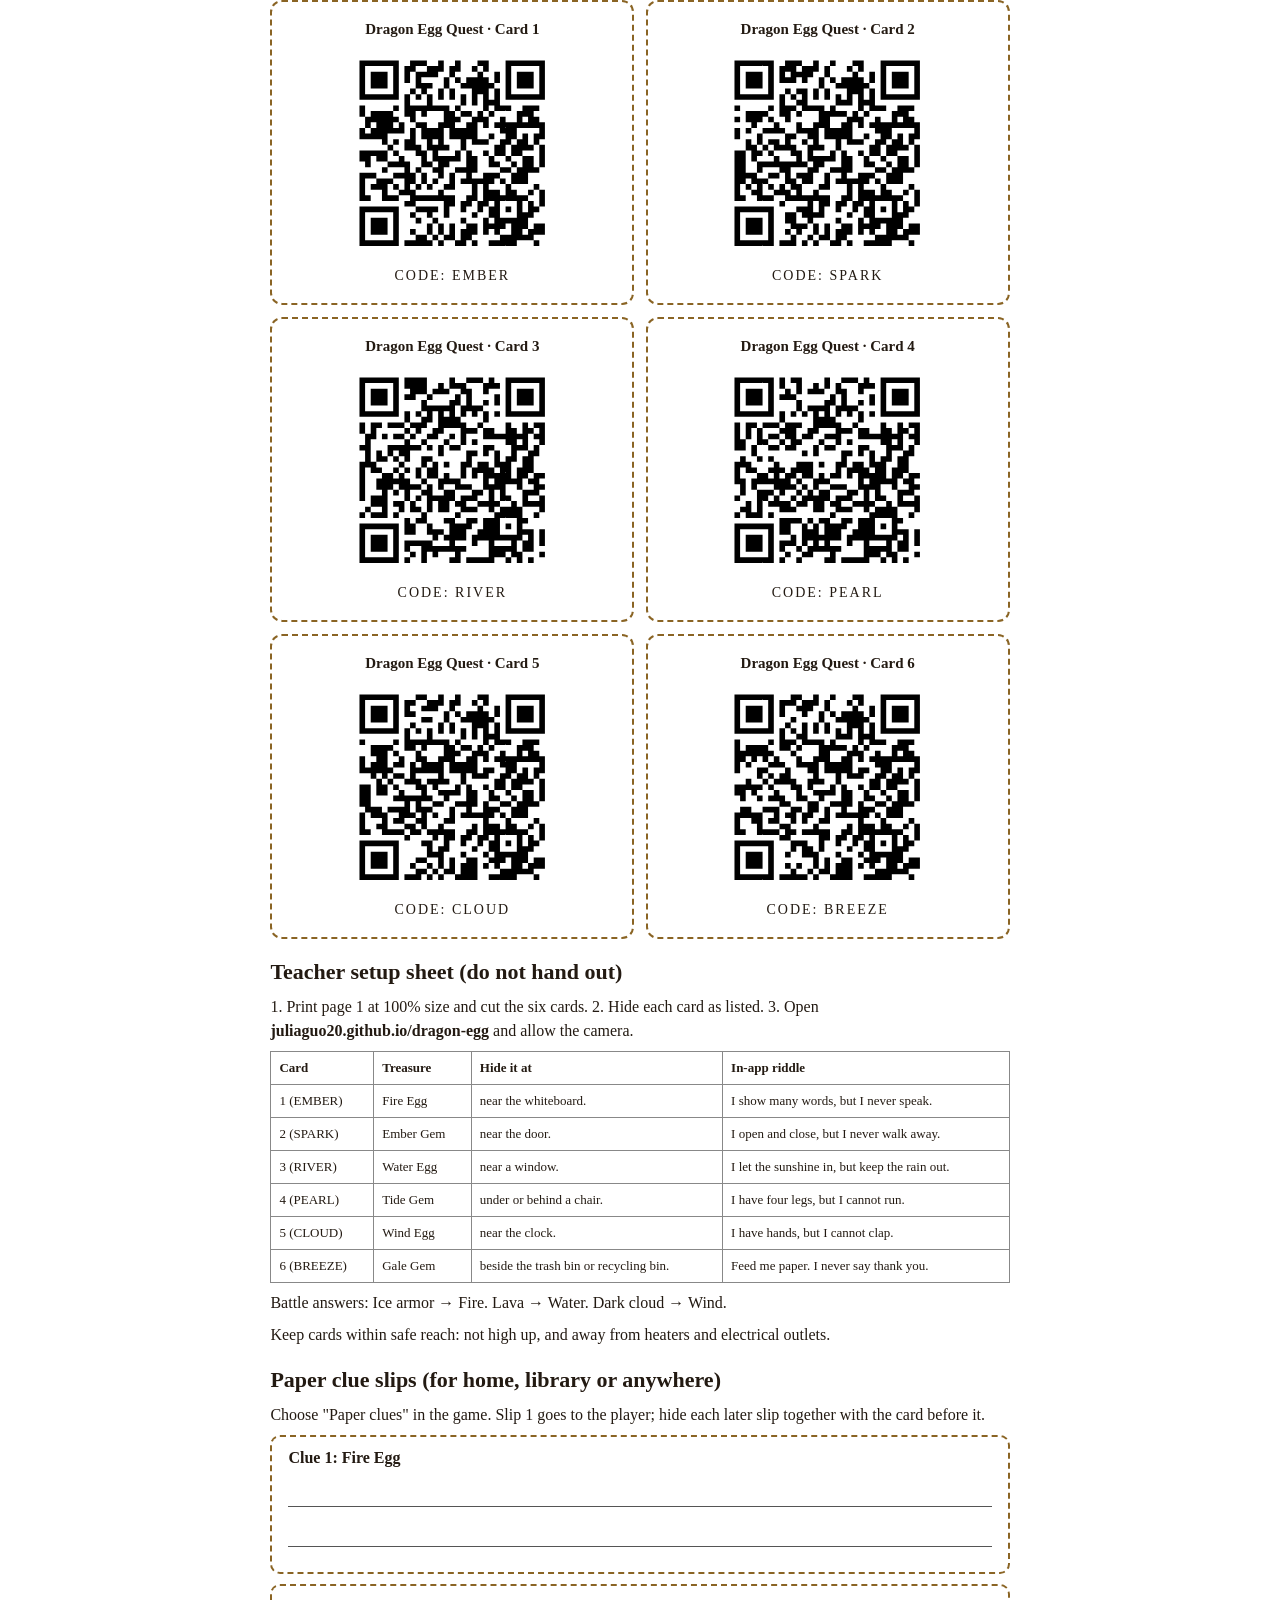
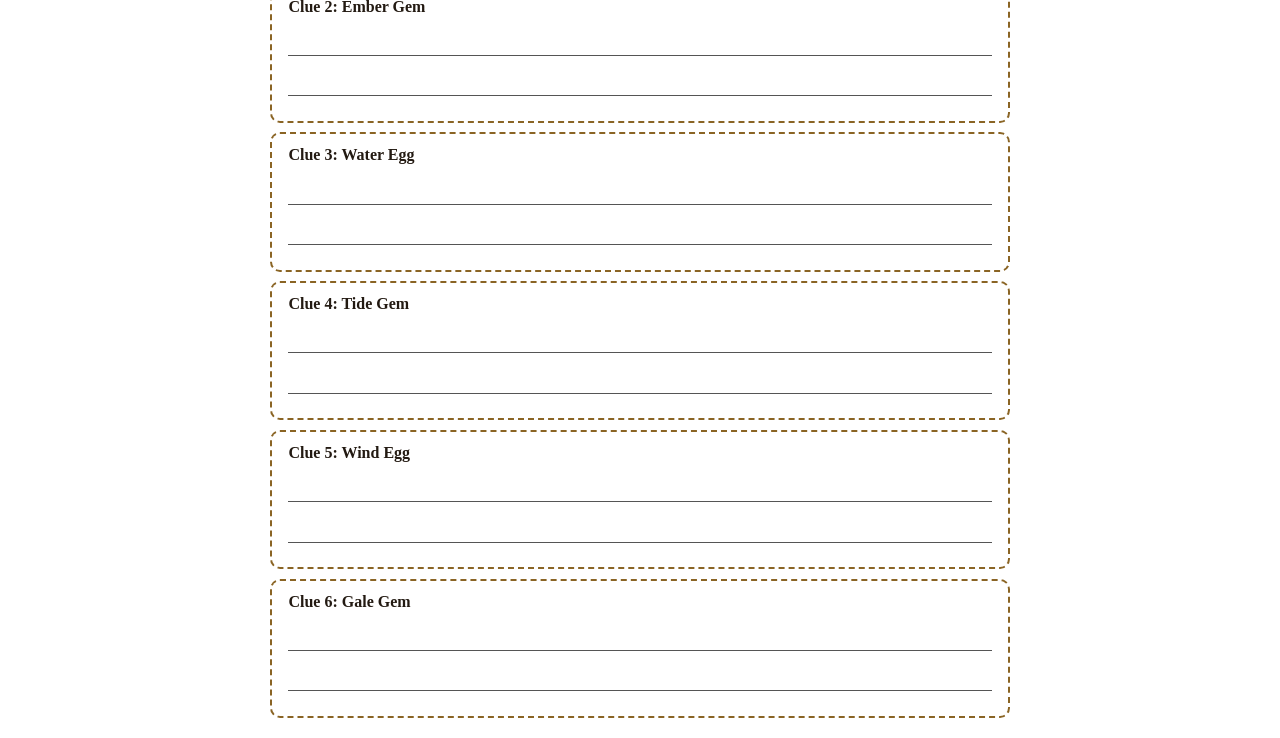
==== cards.html @ 5ba1cb43 "Full Dragon Egg Quest: QR treasure hunt, three dragons, gems, battle and finale Co-Authored-By: Clau" ====
<!doctype html><html lang="en"><meta charset="utf-8"><meta name="viewport" content="width=device-width,initial-scale=1"><title>Dragon Egg Quest – printable cards</title>
<style>@page{size:letter;margin:.4in}*{box-sizing:border-box;margin:0}body{font-family:Georgia,serif;color:#231a12}
section{break-after:page;width:7.7in;margin:0 auto 20px}section:last-child{break-after:auto}
.grid{display:grid;grid-template-columns:1fr 1fr;gap:.12in}.card{border:2px dashed #8a6424;border-radius:12px;height:3.18in;display:flex;flex-direction:column;align-items:center;justify-content:center;break-inside:avoid}
.card svg{width:2.4in;height:2.4in}.card b{font-size:15px}.card span{font-size:14px;letter-spacing:2px}
h1{font-size:22px;margin-bottom:10px}p{margin:8px 0;line-height:1.5}table{width:100%;border-collapse:collapse;font-size:13px}td,th{border:1px solid #888;padding:8px;text-align:left;vertical-align:top}
.slip{border:2px dashed #8a6424;border-radius:10px;padding:12px 16px;height:1.45in;margin-bottom:.1in}.line{border-bottom:1px solid #555;height:.42in}</style>
<section><div class="grid"><div class="card"><b>Dragon Egg Quest · Card 1</b><svg version="1.1" xmlns="http://www.w3.org/2000/svg" viewBox="0 0 164 164"  preserveAspectRatio="xMinYMin meet"><rect width="100%" height="100%" fill="white" cx="0" cy="0"/><path d="M16,16l4,0 0,4 -4,0 0,-4z M20,16l4,0 0,4 -4,0 0,-4z M24,16l4,0 0,4 -4,0 0,-4z M28,16l4,0 0,4 -4,0 0,-4z M32,16l4,0 0,4 -4,0 0,-4z M36,16l4,0 0,4 -4,0 0,-4z M40,16l4,0 0,4 -4,0 0,-4z M52,16l4,0 0,4 -4,0 0,-4z M56,16l4,0 0,4 -4,0 0,-4z M60,16l4,0 0,4 -4,0 0,-4z M72,16l4,0 0,4 -4,0 0,-4z M84,16l4,0 0,4 -4,0 0,-4z M100,16l4,0 0,4 -4,0 0,-4z M104,16l4,0 0,4 -4,0 0,-4z M120,16l4,0 0,4 -4,0 0,-4z M124,16l4,0 0,4 -4,0 0,-4z M128,16l4,0 0,4 -4,0 0,-4z M132,16l4,0 0,4 -4,0 0,-4z M136,16l4,0 0,4 -4,0 0,-4z M140,16l4,0 0,4 -4,0 0,-4z M144,16l4,0 0,4 -4,0 0,-4z M16,20l4,0 0,4 -4,0 0,-4z M40,20l4,0 0,4 -4,0 0,-4z M48,20l4,0 0,4 -4,0 0,-4z M52,20l4,0 0,4 -4,0 0,-4z M64,20l4,0 0,4 -4,0 0,-4z M68,20l4,0 0,4 -4,0 0,-4z M72,20l4,0 0,4 -4,0 0,-4z M80,20l4,0 0,4 -4,0 0,-4z M84,20l4,0 0,4 -4,0 0,-4z M96,20l4,0 0,4 -4,0 0,-4z M104,20l4,0 0,4 -4,0 0,-4z M120,20l4,0 0,4 -4,0 0,-4z M144,20l4,0 0,4 -4,0 0,-4z M16,24l4,0 0,4 -4,0 0,-4z M24,24l4,0 0,4 -4,0 0,-4z M28,24l4,0 0,4 -4,0 0,-4z M32,24l4,0 0,4 -4,0 0,-4z M40,24l4,0 0,4 -4,0 0,-4z M48,24l4,0 0,4 -4,0 0,-4z M56,24l4,0 0,4 -4,0 0,-4z M60,24l4,0 0,4 -4,0 0,-4z M64,24l4,0 0,4 -4,0 0,-4z M68,24l4,0 0,4 -4,0 0,-4z M80,24l4,0 0,4 -4,0 0,-4z M100,24l4,0 0,4 -4,0 0,-4z M112,24l4,0 0,4 -4,0 0,-4z M120,24l4,0 0,4 -4,0 0,-4z M128,24l4,0 0,4 -4,0 0,-4z M132,24l4,0 0,4 -4,0 0,-4z M136,24l4,0 0,4 -4,0 0,-4z M144,24l4,0 0,4 -4,0 0,-4z M16,28l4,0 0,4 -4,0 0,-4z M24,28l4,0 0,4 -4,0 0,-4z M28,28l4,0 0,4 -4,0 0,-4z M32,28l4,0 0,4 -4,0 0,-4z M40,28l4,0 0,4 -4,0 0,-4z M48,28l4,0 0,4 -4,0 0,-4z M56,28l4,0 0,4 -4,0 0,-4z M76,28l4,0 0,4 -4,0 0,-4z M84,28l4,0 0,4 -4,0 0,-4z M92,28l4,0 0,4 -4,0 0,-4z M96,28l4,0 0,4 -4,0 0,-4z M100,28l4,0 0,4 -4,0 0,-4z M104,28l4,0 0,4 -4,0 0,-4z M112,28l4,0 0,4 -4,0 0,-4z M120,28l4,0 0,4 -4,0 0,-4z M128,28l4,0 0,4 -4,0 0,-4z M132,28l4,0 0,4 -4,0 0,-4z M136,28l4,0 0,4 -4,0 0,-4z M144,28l4,0 0,4 -4,0 0,-4z M16,32l4,0 0,4 -4,0 0,-4z M24,32l4,0 0,4 -4,0 0,-4z M28,32l4,0 0,4 -4,0 0,-4z M32,32l4,0 0,4 -4,0 0,-4z M40,32l4,0 0,4 -4,0 0,-4z M56,32l4,0 0,4 -4,0 0,-4z M60,32l4,0 0,4 -4,0 0,-4z M64,32l4,0 0,4 -4,0 0,-4z M76,32l4,0 0,4 -4,0 0,-4z M88,32l4,0 0,4 -4,0 0,-4z M92,32l4,0 0,4 -4,0 0,-4z M96,32l4,0 0,4 -4,0 0,-4z M100,32l4,0 0,4 -4,0 0,-4z M104,32l4,0 0,4 -4,0 0,-4z M108,32l4,0 0,4 -4,0 0,-4z M120,32l4,0 0,4 -4,0 0,-4z M128,32l4,0 0,4 -4,0 0,-4z M132,32l4,0 0,4 -4,0 0,-4z M136,32l4,0 0,4 -4,0 0,-4z M144,32l4,0 0,4 -4,0 0,-4z M16,36l4,0 0,4 -4,0 0,-4z M40,36l4,0 0,4 -4,0 0,-4z M52,36l4,0 0,4 -4,0 0,-4z M60,36l4,0 0,4 -4,0 0,-4z M72,36l4,0 0,4 -4,0 0,-4z M80,36l4,0 0,4 -4,0 0,-4z M96,36l4,0 0,4 -4,0 0,-4z M100,36l4,0 0,4 -4,0 0,-4z M104,36l4,0 0,4 -4,0 0,-4z M112,36l4,0 0,4 -4,0 0,-4z M120,36l4,0 0,4 -4,0 0,-4z M144,36l4,0 0,4 -4,0 0,-4z M16,40l4,0 0,4 -4,0 0,-4z M20,40l4,0 0,4 -4,0 0,-4z M24,40l4,0 0,4 -4,0 0,-4z M28,40l4,0 0,4 -4,0 0,-4z M32,40l4,0 0,4 -4,0 0,-4z M36,40l4,0 0,4 -4,0 0,-4z M40,40l4,0 0,4 -4,0 0,-4z M48,40l4,0 0,4 -4,0 0,-4z M56,40l4,0 0,4 -4,0 0,-4z M64,40l4,0 0,4 -4,0 0,-4z M72,40l4,0 0,4 -4,0 0,-4z M80,40l4,0 0,4 -4,0 0,-4z M88,40l4,0 0,4 -4,0 0,-4z M96,40l4,0 0,4 -4,0 0,-4z M104,40l4,0 0,4 -4,0 0,-4z M112,40l4,0 0,4 -4,0 0,-4z M120,40l4,0 0,4 -4,0 0,-4z M124,40l4,0 0,4 -4,0 0,-4z M128,40l4,0 0,4 -4,0 0,-4z M132,40l4,0 0,4 -4,0 0,-4z M136,40l4,0 0,4 -4,0 0,-4z M140,40l4,0 0,4 -4,0 0,-4z M144,40l4,0 0,4 -4,0 0,-4z M48,44l4,0 0,4 -4,0 0,-4z M64,44l4,0 0,4 -4,0 0,-4z M88,44l4,0 0,4 -4,0 0,-4z M96,44l4,0 0,4 -4,0 0,-4z M104,44l4,0 0,4 -4,0 0,-4z M108,44l4,0 0,4 -4,0 0,-4z M112,44l4,0 0,4 -4,0 0,-4z M16,48l4,0 0,4 -4,0 0,-4z M40,48l4,0 0,4 -4,0 0,-4z M48,48l4,0 0,4 -4,0 0,-4z M52,48l4,0 0,4 -4,0 0,-4z M56,48l4,0 0,4 -4,0 0,-4z M60,48l4,0 0,4 -4,0 0,-4z M64,48l4,0 0,4 -4,0 0,-4z M68,48l4,0 0,4 -4,0 0,-4z M72,48l4,0 0,4 -4,0 0,-4z M76,48l4,0 0,4 -4,0 0,-4z M84,48l4,0 0,4 -4,0 0,-4z M104,48l4,0 0,4 -4,0 0,-4z M112,48l4,0 0,4 -4,0 0,-4z M116,48l4,0 0,4 -4,0 0,-4z M120,48l4,0 0,4 -4,0 0,-4z M132,48l4,0 0,4 -4,0 0,-4z M136,48l4,0 0,4 -4,0 0,-4z M140,48l4,0 0,4 -4,0 0,-4z M16,52l4,0 0,4 -4,0 0,-4z M24,52l4,0 0,4 -4,0 0,-4z M28,52l4,0 0,4 -4,0 0,-4z M32,52l4,0 0,4 -4,0 0,-4z M36,52l4,0 0,4 -4,0 0,-4z M48,52l4,0 0,4 -4,0 0,-4z M52,52l4,0 0,4 -4,0 0,-4z M60,52l4,0 0,4 -4,0 0,-4z M76,52l4,0 0,4 -4,0 0,-4z M80,52l4,0 0,4 -4,0 0,-4z M88,52l4,0 0,4 -4,0 0,-4z M92,52l4,0 0,4 -4,0 0,-4z M100,52l4,0 0,4 -4,0 0,-4z M108,52l4,0 0,4 -4,0 0,-4z M128,52l4,0 0,4 -4,0 0,-4z M132,52l4,0 0,4 -4,0 0,-4z M136,52l4,0 0,4 -4,0 0,-4z M20,56l4,0 0,4 -4,0 0,-4z M24,56l4,0 0,4 -4,0 0,-4z M28,56l4,0 0,4 -4,0 0,-4z M32,56l4,0 0,4 -4,0 0,-4z M36,56l4,0 0,4 -4,0 0,-4z M40,56l4,0 0,4 -4,0 0,-4z M52,56l4,0 0,4 -4,0 0,-4z M76,56l4,0 0,4 -4,0 0,-4z M80,56l4,0 0,4 -4,0 0,-4z M84,56l4,0 0,4 -4,0 0,-4z M96,56l4,0 0,4 -4,0 0,-4z M100,56l4,0 0,4 -4,0 0,-4z M104,56l4,0 0,4 -4,0 0,-4z M116,56l4,0 0,4 -4,0 0,-4z M128,56l4,0 0,4 -4,0 0,-4z M136,56l4,0 0,4 -4,0 0,-4z M140,56l4,0 0,4 -4,0 0,-4z M20,60l4,0 0,4 -4,0 0,-4z M28,60l4,0 0,4 -4,0 0,-4z M32,60l4,0 0,4 -4,0 0,-4z M36,60l4,0 0,4 -4,0 0,-4z M44,60l4,0 0,4 -4,0 0,-4z M56,60l4,0 0,4 -4,0 0,-4z M60,60l4,0 0,4 -4,0 0,-4z M72,60l4,0 0,4 -4,0 0,-4z M76,60l4,0 0,4 -4,0 0,-4z M80,60l4,0 0,4 -4,0 0,-4z M92,60l4,0 0,4 -4,0 0,-4z M96,60l4,0 0,4 -4,0 0,-4z M104,60l4,0 0,4 -4,0 0,-4z M112,60l4,0 0,4 -4,0 0,-4z M116,60l4,0 0,4 -4,0 0,-4z M120,60l4,0 0,4 -4,0 0,-4z M124,60l4,0 0,4 -4,0 0,-4z M128,60l4,0 0,4 -4,0 0,-4z M132,60l4,0 0,4 -4,0 0,-4z M136,60l4,0 0,4 -4,0 0,-4z M140,60l4,0 0,4 -4,0 0,-4z M144,60l4,0 0,4 -4,0 0,-4z M16,64l4,0 0,4 -4,0 0,-4z M24,64l4,0 0,4 -4,0 0,-4z M28,64l4,0 0,4 -4,0 0,-4z M32,64l4,0 0,4 -4,0 0,-4z M36,64l4,0 0,4 -4,0 0,-4z M40,64l4,0 0,4 -4,0 0,-4z M44,64l4,0 0,4 -4,0 0,-4z M52,64l4,0 0,4 -4,0 0,-4z M60,64l4,0 0,4 -4,0 0,-4z M64,64l4,0 0,4 -4,0 0,-4z M68,64l4,0 0,4 -4,0 0,-4z M72,64l4,0 0,4 -4,0 0,-4z M80,64l4,0 0,4 -4,0 0,-4z M84,64l4,0 0,4 -4,0 0,-4z M88,64l4,0 0,4 -4,0 0,-4z M92,64l4,0 0,4 -4,0 0,-4z M96,64l4,0 0,4 -4,0 0,-4z M116,64l4,0 0,4 -4,0 0,-4z M120,64l4,0 0,4 -4,0 0,-4z M124,64l4,0 0,4 -4,0 0,-4z M144,64l4,0 0,4 -4,0 0,-4z M16,68l4,0 0,4 -4,0 0,-4z M20,68l4,0 0,4 -4,0 0,-4z M24,68l4,0 0,4 -4,0 0,-4z M28,68l4,0 0,4 -4,0 0,-4z M32,68l4,0 0,4 -4,0 0,-4z M52,68l4,0 0,4 -4,0 0,-4z M60,68l4,0 0,4 -4,0 0,-4z M64,68l4,0 0,4 -4,0 0,-4z M68,68l4,0 0,4 -4,0 0,-4z M72,68l4,0 0,4 -4,0 0,-4z M80,68l4,0 0,4 -4,0 0,-4z M84,68l4,0 0,4 -4,0 0,-4z M88,68l4,0 0,4 -4,0 0,-4z M92,68l4,0 0,4 -4,0 0,-4z M96,68l4,0 0,4 -4,0 0,-4z M108,68l4,0 0,4 -4,0 0,-4z M120,68l4,0 0,4 -4,0 0,-4z M124,68l4,0 0,4 -4,0 0,-4z M132,68l4,0 0,4 -4,0 0,-4z M140,68l4,0 0,4 -4,0 0,-4z M144,68l4,0 0,4 -4,0 0,-4z M32,72l4,0 0,4 -4,0 0,-4z M40,72l4,0 0,4 -4,0 0,-4z M48,72l4,0 0,4 -4,0 0,-4z M52,72l4,0 0,4 -4,0 0,-4z M64,72l4,0 0,4 -4,0 0,-4z M72,72l4,0 0,4 -4,0 0,-4z M88,72l4,0 0,4 -4,0 0,-4z M96,72l4,0 0,4 -4,0 0,-4z M100,72l4,0 0,4 -4,0 0,-4z M104,72l4,0 0,4 -4,0 0,-4z M116,72l4,0 0,4 -4,0 0,-4z M120,72l4,0 0,4 -4,0 0,-4z M128,72l4,0 0,4 -4,0 0,-4z M132,72l4,0 0,4 -4,0 0,-4z M140,72l4,0 0,4 -4,0 0,-4z M36,76l4,0 0,4 -4,0 0,-4z M48,76l4,0 0,4 -4,0 0,-4z M52,76l4,0 0,4 -4,0 0,-4z M56,76l4,0 0,4 -4,0 0,-4z M64,76l4,0 0,4 -4,0 0,-4z M68,76l4,0 0,4 -4,0 0,-4z M72,76l4,0 0,4 -4,0 0,-4z M76,76l4,0 0,4 -4,0 0,-4z M88,76l4,0 0,4 -4,0 0,-4z M112,76l4,0 0,4 -4,0 0,-4z M116,76l4,0 0,4 -4,0 0,-4z M124,76l4,0 0,4 -4,0 0,-4z M128,76l4,0 0,4 -4,0 0,-4z M132,76l4,0 0,4 -4,0 0,-4z M136,76l4,0 0,4 -4,0 0,-4z M144,76l4,0 0,4 -4,0 0,-4z M16,80l4,0 0,4 -4,0 0,-4z M20,80l4,0 0,4 -4,0 0,-4z M24,80l4,0 0,4 -4,0 0,-4z M28,80l4,0 0,4 -4,0 0,-4z M32,80l4,0 0,4 -4,0 0,-4z M40,80l4,0 0,4 -4,0 0,-4z M56,80l4,0 0,4 -4,0 0,-4z M60,80l4,0 0,4 -4,0 0,-4z M68,80l4,0 0,4 -4,0 0,-4z M84,80l4,0 0,4 -4,0 0,-4z M92,80l4,0 0,4 -4,0 0,-4z M104,80l4,0 0,4 -4,0 0,-4z M112,80l4,0 0,4 -4,0 0,-4z M116,80l4,0 0,4 -4,0 0,-4z M124,80l4,0 0,4 -4,0 0,-4z M128,80l4,0 0,4 -4,0 0,-4z M144,80l4,0 0,4 -4,0 0,-4z M16,84l4,0 0,4 -4,0 0,-4z M20,84l4,0 0,4 -4,0 0,-4z M28,84l4,0 0,4 -4,0 0,-4z M32,84l4,0 0,4 -4,0 0,-4z M44,84l4,0 0,4 -4,0 0,-4z M60,84l4,0 0,4 -4,0 0,-4z M68,84l4,0 0,4 -4,0 0,-4z M72,84l4,0 0,4 -4,0 0,-4z M76,84l4,0 0,4 -4,0 0,-4z M80,84l4,0 0,4 -4,0 0,-4z M84,84l4,0 0,4 -4,0 0,-4z M92,84l4,0 0,4 -4,0 0,-4z M96,84l4,0 0,4 -4,0 0,-4z M108,84l4,0 0,4 -4,0 0,-4z M120,84l4,0 0,4 -4,0 0,-4z M132,84l4,0 0,4 -4,0 0,-4z M136,84l4,0 0,4 -4,0 0,-4z M144,84l4,0 0,4 -4,0 0,-4z M20,88l4,0 0,4 -4,0 0,-4z M36,88l4,0 0,4 -4,0 0,-4z M40,88l4,0 0,4 -4,0 0,-4z M44,88l4,0 0,4 -4,0 0,-4z M48,88l4,0 0,4 -4,0 0,-4z M60,88l4,0 0,4 -4,0 0,-4z M64,88l4,0 0,4 -4,0 0,-4z M72,88l4,0 0,4 -4,0 0,-4z M76,88l4,0 0,4 -4,0 0,-4z M92,88l4,0 0,4 -4,0 0,-4z M96,88l4,0 0,4 -4,0 0,-4z M108,88l4,0 0,4 -4,0 0,-4z M112,88l4,0 0,4 -4,0 0,-4z M124,88l4,0 0,4 -4,0 0,-4z M132,88l4,0 0,4 -4,0 0,-4z M136,88l4,0 0,4 -4,0 0,-4z M144,88l4,0 0,4 -4,0 0,-4z M32,92l4,0 0,4 -4,0 0,-4z M48,92l4,0 0,4 -4,0 0,-4z M56,92l4,0 0,4 -4,0 0,-4z M68,92l4,0 0,4 -4,0 0,-4z M72,92l4,0 0,4 -4,0 0,-4z M84,92l4,0 0,4 -4,0 0,-4z M88,92l4,0 0,4 -4,0 0,-4z M92,92l4,0 0,4 -4,0 0,-4z M96,92l4,0 0,4 -4,0 0,-4z M116,92l4,0 0,4 -4,0 0,-4z M120,92l4,0 0,4 -4,0 0,-4z M128,92l4,0 0,4 -4,0 0,-4z M132,92l4,0 0,4 -4,0 0,-4z M136,92l4,0 0,4 -4,0 0,-4z M140,92l4,0 0,4 -4,0 0,-4z M16,96l4,0 0,4 -4,0 0,-4z M20,96l4,0 0,4 -4,0 0,-4z M24,96l4,0 0,4 -4,0 0,-4z M40,96l4,0 0,4 -4,0 0,-4z M44,96l4,0 0,4 -4,0 0,-4z M48,96l4,0 0,4 -4,0 0,-4z M52,96l4,0 0,4 -4,0 0,-4z M60,96l4,0 0,4 -4,0 0,-4z M72,96l4,0 0,4 -4,0 0,-4z M80,96l4,0 0,4 -4,0 0,-4z M92,96l4,0 0,4 -4,0 0,-4z M104,96l4,0 0,4 -4,0 0,-4z M108,96l4,0 0,4 -4,0 0,-4z M112,96l4,0 0,4 -4,0 0,-4z M124,96l4,0 0,4 -4,0 0,-4z M128,96l4,0 0,4 -4,0 0,-4z M132,96l4,0 0,4 -4,0 0,-4z M16,100l4,0 0,4 -4,0 0,-4z M28,100l4,0 0,4 -4,0 0,-4z M32,100l4,0 0,4 -4,0 0,-4z M36,100l4,0 0,4 -4,0 0,-4z M48,100l4,0 0,4 -4,0 0,-4z M52,100l4,0 0,4 -4,0 0,-4z M60,100l4,0 0,4 -4,0 0,-4z M68,100l4,0 0,4 -4,0 0,-4z M80,100l4,0 0,4 -4,0 0,-4z M88,100l4,0 0,4 -4,0 0,-4z M92,100l4,0 0,4 -4,0 0,-4z M96,100l4,0 0,4 -4,0 0,-4z M100,100l4,0 0,4 -4,0 0,-4z M104,100l4,0 0,4 -4,0 0,-4z M108,100l4,0 0,4 -4,0 0,-4z M116,100l4,0 0,4 -4,0 0,-4z M124,100l4,0 0,4 -4,0 0,-4z M128,100l4,0 0,4 -4,0 0,-4z M132,100l4,0 0,4 -4,0 0,-4z M16,104l4,0 0,4 -4,0 0,-4z M24,104l4,0 0,4 -4,0 0,-4z M28,104l4,0 0,4 -4,0 0,-4z M32,104l4,0 0,4 -4,0 0,-4z M40,104l4,0 0,4 -4,0 0,-4z M48,104l4,0 0,4 -4,0 0,-4z M56,104l4,0 0,4 -4,0 0,-4z M64,104l4,0 0,4 -4,0 0,-4z M76,104l4,0 0,4 -4,0 0,-4z M80,104l4,0 0,4 -4,0 0,-4z M96,104l4,0 0,4 -4,0 0,-4z M104,104l4,0 0,4 -4,0 0,-4z M120,104l4,0 0,4 -4,0 0,-4z M140,104l4,0 0,4 -4,0 0,-4z M16,108l4,0 0,4 -4,0 0,-4z M32,108l4,0 0,4 -4,0 0,-4z M44,108l4,0 0,4 -4,0 0,-4z M48,108l4,0 0,4 -4,0 0,-4z M52,108l4,0 0,4 -4,0 0,-4z M72,108l4,0 0,4 -4,0 0,-4z M96,108l4,0 0,4 -4,0 0,-4z M104,108l4,0 0,4 -4,0 0,-4z M108,108l4,0 0,4 -4,0 0,-4z M112,108l4,0 0,4 -4,0 0,-4z M120,108l4,0 0,4 -4,0 0,-4z M124,108l4,0 0,4 -4,0 0,-4z M136,108l4,0 0,4 -4,0 0,-4z M144,108l4,0 0,4 -4,0 0,-4z M16,112l4,0 0,4 -4,0 0,-4z M20,112l4,0 0,4 -4,0 0,-4z M32,112l4,0 0,4 -4,0 0,-4z M36,112l4,0 0,4 -4,0 0,-4z M40,112l4,0 0,4 -4,0 0,-4z M52,112l4,0 0,4 -4,0 0,-4z M56,112l4,0 0,4 -4,0 0,-4z M60,112l4,0 0,4 -4,0 0,-4z M64,112l4,0 0,4 -4,0 0,-4z M68,112l4,0 0,4 -4,0 0,-4z M72,112l4,0 0,4 -4,0 0,-4z M76,112l4,0 0,4 -4,0 0,-4z M80,112l4,0 0,4 -4,0 0,-4z M92,112l4,0 0,4 -4,0 0,-4z M96,112l4,0 0,4 -4,0 0,-4z M104,112l4,0 0,4 -4,0 0,-4z M108,112l4,0 0,4 -4,0 0,-4z M112,112l4,0 0,4 -4,0 0,-4z M116,112l4,0 0,4 -4,0 0,-4z M120,112l4,0 0,4 -4,0 0,-4z M124,112l4,0 0,4 -4,0 0,-4z M128,112l4,0 0,4 -4,0 0,-4z M132,112l4,0 0,4 -4,0 0,-4z M144,112l4,0 0,4 -4,0 0,-4z M48,116l4,0 0,4 -4,0 0,-4z M52,116l4,0 0,4 -4,0 0,-4z M76,116l4,0 0,4 -4,0 0,-4z M80,116l4,0 0,4 -4,0 0,-4z M88,116l4,0 0,4 -4,0 0,-4z M92,116l4,0 0,4 -4,0 0,-4z M100,116l4,0 0,4 -4,0 0,-4z M104,116l4,0 0,4 -4,0 0,-4z M112,116l4,0 0,4 -4,0 0,-4z M128,116l4,0 0,4 -4,0 0,-4z M136,116l4,0 0,4 -4,0 0,-4z M144,116l4,0 0,4 -4,0 0,-4z M16,120l4,0 0,4 -4,0 0,-4z M20,120l4,0 0,4 -4,0 0,-4z M24,120l4,0 0,4 -4,0 0,-4z M28,120l4,0 0,4 -4,0 0,-4z M32,120l4,0 0,4 -4,0 0,-4z M36,120l4,0 0,4 -4,0 0,-4z M40,120l4,0 0,4 -4,0 0,-4z M56,120l4,0 0,4 -4,0 0,-4z M60,120l4,0 0,4 -4,0 0,-4z M64,120l4,0 0,4 -4,0 0,-4z M68,120l4,0 0,4 -4,0 0,-4z M76,120l4,0 0,4 -4,0 0,-4z M88,120l4,0 0,4 -4,0 0,-4z M100,120l4,0 0,4 -4,0 0,-4z M108,120l4,0 0,4 -4,0 0,-4z M112,120l4,0 0,4 -4,0 0,-4z M120,120l4,0 0,4 -4,0 0,-4z M128,120l4,0 0,4 -4,0 0,-4z M136,120l4,0 0,4 -4,0 0,-4z M140,120l4,0 0,4 -4,0 0,-4z M16,124l4,0 0,4 -4,0 0,-4z M40,124l4,0 0,4 -4,0 0,-4z M52,124l4,0 0,4 -4,0 0,-4z M64,124l4,0 0,4 -4,0 0,-4z M76,124l4,0 0,4 -4,0 0,-4z M96,124l4,0 0,4 -4,0 0,-4z M108,124l4,0 0,4 -4,0 0,-4z M112,124l4,0 0,4 -4,0 0,-4z M128,124l4,0 0,4 -4,0 0,-4z M132,124l4,0 0,4 -4,0 0,-4z M136,124l4,0 0,4 -4,0 0,-4z M16,128l4,0 0,4 -4,0 0,-4z M24,128l4,0 0,4 -4,0 0,-4z M28,128l4,0 0,4 -4,0 0,-4z M32,128l4,0 0,4 -4,0 0,-4z M40,128l4,0 0,4 -4,0 0,-4z M56,128l4,0 0,4 -4,0 0,-4z M68,128l4,0 0,4 -4,0 0,-4z M88,128l4,0 0,4 -4,0 0,-4z M104,128l4,0 0,4 -4,0 0,-4z M112,128l4,0 0,4 -4,0 0,-4z M116,128l4,0 0,4 -4,0 0,-4z M120,128l4,0 0,4 -4,0 0,-4z M124,128l4,0 0,4 -4,0 0,-4z M128,128l4,0 0,4 -4,0 0,-4z M132,128l4,0 0,4 -4,0 0,-4z M16,132l4,0 0,4 -4,0 0,-4z M24,132l4,0 0,4 -4,0 0,-4z M28,132l4,0 0,4 -4,0 0,-4z M32,132l4,0 0,4 -4,0 0,-4z M40,132l4,0 0,4 -4,0 0,-4z M64,132l4,0 0,4 -4,0 0,-4z M72,132l4,0 0,4 -4,0 0,-4z M80,132l4,0 0,4 -4,0 0,-4z M92,132l4,0 0,4 -4,0 0,-4z M96,132l4,0 0,4 -4,0 0,-4z M104,132l4,0 0,4 -4,0 0,-4z M108,132l4,0 0,4 -4,0 0,-4z M112,132l4,0 0,4 -4,0 0,-4z M116,132l4,0 0,4 -4,0 0,-4z M124,132l4,0 0,4 -4,0 0,-4z M128,132l4,0 0,4 -4,0 0,-4z M132,132l4,0 0,4 -4,0 0,-4z M140,132l4,0 0,4 -4,0 0,-4z M144,132l4,0 0,4 -4,0 0,-4z M16,136l4,0 0,4 -4,0 0,-4z M24,136l4,0 0,4 -4,0 0,-4z M28,136l4,0 0,4 -4,0 0,-4z M32,136l4,0 0,4 -4,0 0,-4z M40,136l4,0 0,4 -4,0 0,-4z M52,136l4,0 0,4 -4,0 0,-4z M64,136l4,0 0,4 -4,0 0,-4z M72,136l4,0 0,4 -4,0 0,-4z M80,136l4,0 0,4 -4,0 0,-4z M88,136l4,0 0,4 -4,0 0,-4z M92,136l4,0 0,4 -4,0 0,-4z M96,136l4,0 0,4 -4,0 0,-4z M104,136l4,0 0,4 -4,0 0,-4z M112,136l4,0 0,4 -4,0 0,-4z M124,136l4,0 0,4 -4,0 0,-4z M128,136l4,0 0,4 -4,0 0,-4z M136,136l4,0 0,4 -4,0 0,-4z M140,136l4,0 0,4 -4,0 0,-4z M144,136l4,0 0,4 -4,0 0,-4z M16,140l4,0 0,4 -4,0 0,-4z M40,140l4,0 0,4 -4,0 0,-4z M56,140l4,0 0,4 -4,0 0,-4z M60,140l4,0 0,4 -4,0 0,-4z M68,140l4,0 0,4 -4,0 0,-4z M76,140l4,0 0,4 -4,0 0,-4z M80,140l4,0 0,4 -4,0 0,-4z M88,140l4,0 0,4 -4,0 0,-4z M92,140l4,0 0,4 -4,0 0,-4z M116,140l4,0 0,4 -4,0 0,-4z M120,140l4,0 0,4 -4,0 0,-4z M124,140l4,0 0,4 -4,0 0,-4z M128,140l4,0 0,4 -4,0 0,-4z M132,140l4,0 0,4 -4,0 0,-4z M136,140l4,0 0,4 -4,0 0,-4z M16,144l4,0 0,4 -4,0 0,-4z M20,144l4,0 0,4 -4,0 0,-4z M24,144l4,0 0,4 -4,0 0,-4z M28,144l4,0 0,4 -4,0 0,-4z M32,144l4,0 0,4 -4,0 0,-4z M36,144l4,0 0,4 -4,0 0,-4z M40,144l4,0 0,4 -4,0 0,-4z M48,144l4,0 0,4 -4,0 0,-4z M52,144l4,0 0,4 -4,0 0,-4z M56,144l4,0 0,4 -4,0 0,-4z M60,144l4,0 0,4 -4,0 0,-4z M64,144l4,0 0,4 -4,0 0,-4z M72,144l4,0 0,4 -4,0 0,-4z M84,144l4,0 0,4 -4,0 0,-4z M88,144l4,0 0,4 -4,0 0,-4z M96,144l4,0 0,4 -4,0 0,-4z M108,144l4,0 0,4 -4,0 0,-4z M112,144l4,0 0,4 -4,0 0,-4z M116,144l4,0 0,4 -4,0 0,-4z M120,144l4,0 0,4 -4,0 0,-4z M124,144l4,0 0,4 -4,0 0,-4z M140,144l4,0 0,4 -4,0 0,-4z " stroke="transparent" fill="black"/></svg><span>CODE: EMBER</span></div><div class="card"><b>Dragon Egg Quest · Card 2</b><svg version="1.1" xmlns="http://www.w3.org/2000/svg" viewBox="0 0 164 164"  preserveAspectRatio="xMinYMin meet"><rect width="100%" height="100%" fill="white" cx="0" cy="0"/><path d="M16,16l4,0 0,4 -4,0 0,-4z M20,16l4,0 0,4 -4,0 0,-4z M24,16l4,0 0,4 -4,0 0,-4z M28,16l4,0 0,4 -4,0 0,-4z M32,16l4,0 0,4 -4,0 0,-4z M36,16l4,0 0,4 -4,0 0,-4z M40,16l4,0 0,4 -4,0 0,-4z M52,16l4,0 0,4 -4,0 0,-4z M56,16l4,0 0,4 -4,0 0,-4z M60,16l4,0 0,4 -4,0 0,-4z M72,16l4,0 0,4 -4,0 0,-4z M84,16l4,0 0,4 -4,0 0,-4z M100,16l4,0 0,4 -4,0 0,-4z M104,16l4,0 0,4 -4,0 0,-4z M120,16l4,0 0,4 -4,0 0,-4z M124,16l4,0 0,4 -4,0 0,-4z M128,16l4,0 0,4 -4,0 0,-4z M132,16l4,0 0,4 -4,0 0,-4z M136,16l4,0 0,4 -4,0 0,-4z M140,16l4,0 0,4 -4,0 0,-4z M144,16l4,0 0,4 -4,0 0,-4z M16,20l4,0 0,4 -4,0 0,-4z M40,20l4,0 0,4 -4,0 0,-4z M48,20l4,0 0,4 -4,0 0,-4z M52,20l4,0 0,4 -4,0 0,-4z M56,20l4,0 0,4 -4,0 0,-4z M64,20l4,0 0,4 -4,0 0,-4z M68,20l4,0 0,4 -4,0 0,-4z M72,20l4,0 0,4 -4,0 0,-4z M80,20l4,0 0,4 -4,0 0,-4z M96,20l4,0 0,4 -4,0 0,-4z M104,20l4,0 0,4 -4,0 0,-4z M120,20l4,0 0,4 -4,0 0,-4z M144,20l4,0 0,4 -4,0 0,-4z M16,24l4,0 0,4 -4,0 0,-4z M24,24l4,0 0,4 -4,0 0,-4z M28,24l4,0 0,4 -4,0 0,-4z M32,24l4,0 0,4 -4,0 0,-4z M40,24l4,0 0,4 -4,0 0,-4z M48,24l4,0 0,4 -4,0 0,-4z M56,24l4,0 0,4 -4,0 0,-4z M60,24l4,0 0,4 -4,0 0,-4z M64,24l4,0 0,4 -4,0 0,-4z M68,24l4,0 0,4 -4,0 0,-4z M80,24l4,0 0,4 -4,0 0,-4z M100,24l4,0 0,4 -4,0 0,-4z M112,24l4,0 0,4 -4,0 0,-4z M120,24l4,0 0,4 -4,0 0,-4z M128,24l4,0 0,4 -4,0 0,-4z M132,24l4,0 0,4 -4,0 0,-4z M136,24l4,0 0,4 -4,0 0,-4z M144,24l4,0 0,4 -4,0 0,-4z M16,28l4,0 0,4 -4,0 0,-4z M24,28l4,0 0,4 -4,0 0,-4z M28,28l4,0 0,4 -4,0 0,-4z M32,28l4,0 0,4 -4,0 0,-4z M40,28l4,0 0,4 -4,0 0,-4z M48,28l4,0 0,4 -4,0 0,-4z M52,28l4,0 0,4 -4,0 0,-4z M56,28l4,0 0,4 -4,0 0,-4z M64,28l4,0 0,4 -4,0 0,-4z M76,28l4,0 0,4 -4,0 0,-4z M84,28l4,0 0,4 -4,0 0,-4z M92,28l4,0 0,4 -4,0 0,-4z M96,28l4,0 0,4 -4,0 0,-4z M100,28l4,0 0,4 -4,0 0,-4z M104,28l4,0 0,4 -4,0 0,-4z M112,28l4,0 0,4 -4,0 0,-4z M120,28l4,0 0,4 -4,0 0,-4z M128,28l4,0 0,4 -4,0 0,-4z M132,28l4,0 0,4 -4,0 0,-4z M136,28l4,0 0,4 -4,0 0,-4z M144,28l4,0 0,4 -4,0 0,-4z M16,32l4,0 0,4 -4,0 0,-4z M24,32l4,0 0,4 -4,0 0,-4z M28,32l4,0 0,4 -4,0 0,-4z M32,32l4,0 0,4 -4,0 0,-4z M40,32l4,0 0,4 -4,0 0,-4z M76,32l4,0 0,4 -4,0 0,-4z M88,32l4,0 0,4 -4,0 0,-4z M92,32l4,0 0,4 -4,0 0,-4z M96,32l4,0 0,4 -4,0 0,-4z M100,32l4,0 0,4 -4,0 0,-4z M104,32l4,0 0,4 -4,0 0,-4z M108,32l4,0 0,4 -4,0 0,-4z M120,32l4,0 0,4 -4,0 0,-4z M128,32l4,0 0,4 -4,0 0,-4z M132,32l4,0 0,4 -4,0 0,-4z M136,32l4,0 0,4 -4,0 0,-4z M144,32l4,0 0,4 -4,0 0,-4z M16,36l4,0 0,4 -4,0 0,-4z M40,36l4,0 0,4 -4,0 0,-4z M52,36l4,0 0,4 -4,0 0,-4z M60,36l4,0 0,4 -4,0 0,-4z M64,36l4,0 0,4 -4,0 0,-4z M72,36l4,0 0,4 -4,0 0,-4z M80,36l4,0 0,4 -4,0 0,-4z M96,36l4,0 0,4 -4,0 0,-4z M100,36l4,0 0,4 -4,0 0,-4z M104,36l4,0 0,4 -4,0 0,-4z M112,36l4,0 0,4 -4,0 0,-4z M120,36l4,0 0,4 -4,0 0,-4z M144,36l4,0 0,4 -4,0 0,-4z M16,40l4,0 0,4 -4,0 0,-4z M20,40l4,0 0,4 -4,0 0,-4z M24,40l4,0 0,4 -4,0 0,-4z M28,40l4,0 0,4 -4,0 0,-4z M32,40l4,0 0,4 -4,0 0,-4z M36,40l4,0 0,4 -4,0 0,-4z M40,40l4,0 0,4 -4,0 0,-4z M48,40l4,0 0,4 -4,0 0,-4z M56,40l4,0 0,4 -4,0 0,-4z M64,40l4,0 0,4 -4,0 0,-4z M72,40l4,0 0,4 -4,0 0,-4z M80,40l4,0 0,4 -4,0 0,-4z M88,40l4,0 0,4 -4,0 0,-4z M96,40l4,0 0,4 -4,0 0,-4z M104,40l4,0 0,4 -4,0 0,-4z M112,40l4,0 0,4 -4,0 0,-4z M120,40l4,0 0,4 -4,0 0,-4z M124,40l4,0 0,4 -4,0 0,-4z M128,40l4,0 0,4 -4,0 0,-4z M132,40l4,0 0,4 -4,0 0,-4z M136,40l4,0 0,4 -4,0 0,-4z M140,40l4,0 0,4 -4,0 0,-4z M144,40l4,0 0,4 -4,0 0,-4z M48,44l4,0 0,4 -4,0 0,-4z M60,44l4,0 0,4 -4,0 0,-4z M64,44l4,0 0,4 -4,0 0,-4z M88,44l4,0 0,4 -4,0 0,-4z M92,44l4,0 0,4 -4,0 0,-4z M96,44l4,0 0,4 -4,0 0,-4z M104,44l4,0 0,4 -4,0 0,-4z M108,44l4,0 0,4 -4,0 0,-4z M112,44l4,0 0,4 -4,0 0,-4z M16,48l4,0 0,4 -4,0 0,-4z M40,48l4,0 0,4 -4,0 0,-4z M48,48l4,0 0,4 -4,0 0,-4z M52,48l4,0 0,4 -4,0 0,-4z M56,48l4,0 0,4 -4,0 0,-4z M64,48l4,0 0,4 -4,0 0,-4z M68,48l4,0 0,4 -4,0 0,-4z M72,48l4,0 0,4 -4,0 0,-4z M76,48l4,0 0,4 -4,0 0,-4z M84,48l4,0 0,4 -4,0 0,-4z M104,48l4,0 0,4 -4,0 0,-4z M112,48l4,0 0,4 -4,0 0,-4z M116,48l4,0 0,4 -4,0 0,-4z M120,48l4,0 0,4 -4,0 0,-4z M132,48l4,0 0,4 -4,0 0,-4z M136,48l4,0 0,4 -4,0 0,-4z M140,48l4,0 0,4 -4,0 0,-4z M24,52l4,0 0,4 -4,0 0,-4z M28,52l4,0 0,4 -4,0 0,-4z M32,52l4,0 0,4 -4,0 0,-4z M36,52l4,0 0,4 -4,0 0,-4z M48,52l4,0 0,4 -4,0 0,-4z M52,52l4,0 0,4 -4,0 0,-4z M60,52l4,0 0,4 -4,0 0,-4z M76,52l4,0 0,4 -4,0 0,-4z M80,52l4,0 0,4 -4,0 0,-4z M84,52l4,0 0,4 -4,0 0,-4z M88,52l4,0 0,4 -4,0 0,-4z M92,52l4,0 0,4 -4,0 0,-4z M100,52l4,0 0,4 -4,0 0,-4z M108,52l4,0 0,4 -4,0 0,-4z M128,52l4,0 0,4 -4,0 0,-4z M132,52l4,0 0,4 -4,0 0,-4z M136,52l4,0 0,4 -4,0 0,-4z M16,56l4,0 0,4 -4,0 0,-4z M24,56l4,0 0,4 -4,0 0,-4z M28,56l4,0 0,4 -4,0 0,-4z M32,56l4,0 0,4 -4,0 0,-4z M40,56l4,0 0,4 -4,0 0,-4z M52,56l4,0 0,4 -4,0 0,-4z M76,56l4,0 0,4 -4,0 0,-4z M80,56l4,0 0,4 -4,0 0,-4z M96,56l4,0 0,4 -4,0 0,-4z M100,56l4,0 0,4 -4,0 0,-4z M104,56l4,0 0,4 -4,0 0,-4z M116,56l4,0 0,4 -4,0 0,-4z M128,56l4,0 0,4 -4,0 0,-4z M136,56l4,0 0,4 -4,0 0,-4z M140,56l4,0 0,4 -4,0 0,-4z M28,60l4,0 0,4 -4,0 0,-4z M44,60l4,0 0,4 -4,0 0,-4z M60,60l4,0 0,4 -4,0 0,-4z M72,60l4,0 0,4 -4,0 0,-4z M76,60l4,0 0,4 -4,0 0,-4z M80,60l4,0 0,4 -4,0 0,-4z M92,60l4,0 0,4 -4,0 0,-4z M96,60l4,0 0,4 -4,0 0,-4z M104,60l4,0 0,4 -4,0 0,-4z M112,60l4,0 0,4 -4,0 0,-4z M116,60l4,0 0,4 -4,0 0,-4z M120,60l4,0 0,4 -4,0 0,-4z M124,60l4,0 0,4 -4,0 0,-4z M128,60l4,0 0,4 -4,0 0,-4z M132,60l4,0 0,4 -4,0 0,-4z M136,60l4,0 0,4 -4,0 0,-4z M140,60l4,0 0,4 -4,0 0,-4z M144,60l4,0 0,4 -4,0 0,-4z M16,64l4,0 0,4 -4,0 0,-4z M24,64l4,0 0,4 -4,0 0,-4z M36,64l4,0 0,4 -4,0 0,-4z M40,64l4,0 0,4 -4,0 0,-4z M44,64l4,0 0,4 -4,0 0,-4z M48,64l4,0 0,4 -4,0 0,-4z M60,64l4,0 0,4 -4,0 0,-4z M64,64l4,0 0,4 -4,0 0,-4z M68,64l4,0 0,4 -4,0 0,-4z M72,64l4,0 0,4 -4,0 0,-4z M80,64l4,0 0,4 -4,0 0,-4z M84,64l4,0 0,4 -4,0 0,-4z M88,64l4,0 0,4 -4,0 0,-4z M92,64l4,0 0,4 -4,0 0,-4z M96,64l4,0 0,4 -4,0 0,-4z M116,64l4,0 0,4 -4,0 0,-4z M120,64l4,0 0,4 -4,0 0,-4z M124,64l4,0 0,4 -4,0 0,-4z M144,64l4,0 0,4 -4,0 0,-4z M16,68l4,0 0,4 -4,0 0,-4z M32,68l4,0 0,4 -4,0 0,-4z M52,68l4,0 0,4 -4,0 0,-4z M56,68l4,0 0,4 -4,0 0,-4z M68,68l4,0 0,4 -4,0 0,-4z M72,68l4,0 0,4 -4,0 0,-4z M80,68l4,0 0,4 -4,0 0,-4z M84,68l4,0 0,4 -4,0 0,-4z M88,68l4,0 0,4 -4,0 0,-4z M92,68l4,0 0,4 -4,0 0,-4z M96,68l4,0 0,4 -4,0 0,-4z M108,68l4,0 0,4 -4,0 0,-4z M120,68l4,0 0,4 -4,0 0,-4z M124,68l4,0 0,4 -4,0 0,-4z M132,68l4,0 0,4 -4,0 0,-4z M140,68l4,0 0,4 -4,0 0,-4z M144,68l4,0 0,4 -4,0 0,-4z M24,72l4,0 0,4 -4,0 0,-4z M32,72l4,0 0,4 -4,0 0,-4z M40,72l4,0 0,4 -4,0 0,-4z M44,72l4,0 0,4 -4,0 0,-4z M52,72l4,0 0,4 -4,0 0,-4z M64,72l4,0 0,4 -4,0 0,-4z M72,72l4,0 0,4 -4,0 0,-4z M88,72l4,0 0,4 -4,0 0,-4z M96,72l4,0 0,4 -4,0 0,-4z M100,72l4,0 0,4 -4,0 0,-4z M104,72l4,0 0,4 -4,0 0,-4z M116,72l4,0 0,4 -4,0 0,-4z M120,72l4,0 0,4 -4,0 0,-4z M128,72l4,0 0,4 -4,0 0,-4z M132,72l4,0 0,4 -4,0 0,-4z M140,72l4,0 0,4 -4,0 0,-4z M24,76l4,0 0,4 -4,0 0,-4z M28,76l4,0 0,4 -4,0 0,-4z M36,76l4,0 0,4 -4,0 0,-4z M44,76l4,0 0,4 -4,0 0,-4z M48,76l4,0 0,4 -4,0 0,-4z M52,76l4,0 0,4 -4,0 0,-4z M56,76l4,0 0,4 -4,0 0,-4z M68,76l4,0 0,4 -4,0 0,-4z M72,76l4,0 0,4 -4,0 0,-4z M76,76l4,0 0,4 -4,0 0,-4z M88,76l4,0 0,4 -4,0 0,-4z M112,76l4,0 0,4 -4,0 0,-4z M116,76l4,0 0,4 -4,0 0,-4z M124,76l4,0 0,4 -4,0 0,-4z M128,76l4,0 0,4 -4,0 0,-4z M132,76l4,0 0,4 -4,0 0,-4z M136,76l4,0 0,4 -4,0 0,-4z M144,76l4,0 0,4 -4,0 0,-4z M16,80l4,0 0,4 -4,0 0,-4z M20,80l4,0 0,4 -4,0 0,-4z M28,80l4,0 0,4 -4,0 0,-4z M32,80l4,0 0,4 -4,0 0,-4z M40,80l4,0 0,4 -4,0 0,-4z M56,80l4,0 0,4 -4,0 0,-4z M60,80l4,0 0,4 -4,0 0,-4z M68,80l4,0 0,4 -4,0 0,-4z M84,80l4,0 0,4 -4,0 0,-4z M92,80l4,0 0,4 -4,0 0,-4z M104,80l4,0 0,4 -4,0 0,-4z M112,80l4,0 0,4 -4,0 0,-4z M116,80l4,0 0,4 -4,0 0,-4z M124,80l4,0 0,4 -4,0 0,-4z M128,80l4,0 0,4 -4,0 0,-4z M144,80l4,0 0,4 -4,0 0,-4z M16,84l4,0 0,4 -4,0 0,-4z M20,84l4,0 0,4 -4,0 0,-4z M28,84l4,0 0,4 -4,0 0,-4z M44,84l4,0 0,4 -4,0 0,-4z M60,84l4,0 0,4 -4,0 0,-4z M68,84l4,0 0,4 -4,0 0,-4z M72,84l4,0 0,4 -4,0 0,-4z M76,84l4,0 0,4 -4,0 0,-4z M80,84l4,0 0,4 -4,0 0,-4z M84,84l4,0 0,4 -4,0 0,-4z M92,84l4,0 0,4 -4,0 0,-4z M96,84l4,0 0,4 -4,0 0,-4z M108,84l4,0 0,4 -4,0 0,-4z M120,84l4,0 0,4 -4,0 0,-4z M132,84l4,0 0,4 -4,0 0,-4z M136,84l4,0 0,4 -4,0 0,-4z M144,84l4,0 0,4 -4,0 0,-4z M16,88l4,0 0,4 -4,0 0,-4z M20,88l4,0 0,4 -4,0 0,-4z M32,88l4,0 0,4 -4,0 0,-4z M36,88l4,0 0,4 -4,0 0,-4z M40,88l4,0 0,4 -4,0 0,-4z M44,88l4,0 0,4 -4,0 0,-4z M48,88l4,0 0,4 -4,0 0,-4z M52,88l4,0 0,4 -4,0 0,-4z M56,88l4,0 0,4 -4,0 0,-4z M60,88l4,0 0,4 -4,0 0,-4z M64,88l4,0 0,4 -4,0 0,-4z M72,88l4,0 0,4 -4,0 0,-4z M76,88l4,0 0,4 -4,0 0,-4z M92,88l4,0 0,4 -4,0 0,-4z M96,88l4,0 0,4 -4,0 0,-4z M108,88l4,0 0,4 -4,0 0,-4z M112,88l4,0 0,4 -4,0 0,-4z M124,88l4,0 0,4 -4,0 0,-4z M132,88l4,0 0,4 -4,0 0,-4z M136,88l4,0 0,4 -4,0 0,-4z M144,88l4,0 0,4 -4,0 0,-4z M16,92l4,0 0,4 -4,0 0,-4z M20,92l4,0 0,4 -4,0 0,-4z M32,92l4,0 0,4 -4,0 0,-4z M48,92l4,0 0,4 -4,0 0,-4z M52,92l4,0 0,4 -4,0 0,-4z M68,92l4,0 0,4 -4,0 0,-4z M72,92l4,0 0,4 -4,0 0,-4z M84,92l4,0 0,4 -4,0 0,-4z M88,92l4,0 0,4 -4,0 0,-4z M92,92l4,0 0,4 -4,0 0,-4z M96,92l4,0 0,4 -4,0 0,-4z M116,92l4,0 0,4 -4,0 0,-4z M120,92l4,0 0,4 -4,0 0,-4z M128,92l4,0 0,4 -4,0 0,-4z M132,92l4,0 0,4 -4,0 0,-4z M136,92l4,0 0,4 -4,0 0,-4z M140,92l4,0 0,4 -4,0 0,-4z M16,96l4,0 0,4 -4,0 0,-4z M20,96l4,0 0,4 -4,0 0,-4z M24,96l4,0 0,4 -4,0 0,-4z M28,96l4,0 0,4 -4,0 0,-4z M40,96l4,0 0,4 -4,0 0,-4z M44,96l4,0 0,4 -4,0 0,-4z M52,96l4,0 0,4 -4,0 0,-4z M60,96l4,0 0,4 -4,0 0,-4z M64,96l4,0 0,4 -4,0 0,-4z M68,96l4,0 0,4 -4,0 0,-4z M80,96l4,0 0,4 -4,0 0,-4z M92,96l4,0 0,4 -4,0 0,-4z M104,96l4,0 0,4 -4,0 0,-4z M108,96l4,0 0,4 -4,0 0,-4z M112,96l4,0 0,4 -4,0 0,-4z M124,96l4,0 0,4 -4,0 0,-4z M128,96l4,0 0,4 -4,0 0,-4z M132,96l4,0 0,4 -4,0 0,-4z M16,100l4,0 0,4 -4,0 0,-4z M20,100l4,0 0,4 -4,0 0,-4z M28,100l4,0 0,4 -4,0 0,-4z M32,100l4,0 0,4 -4,0 0,-4z M36,100l4,0 0,4 -4,0 0,-4z M52,100l4,0 0,4 -4,0 0,-4z M56,100l4,0 0,4 -4,0 0,-4z M64,100l4,0 0,4 -4,0 0,-4z M68,100l4,0 0,4 -4,0 0,-4z M80,100l4,0 0,4 -4,0 0,-4z M88,100l4,0 0,4 -4,0 0,-4z M92,100l4,0 0,4 -4,0 0,-4z M96,100l4,0 0,4 -4,0 0,-4z M100,100l4,0 0,4 -4,0 0,-4z M104,100l4,0 0,4 -4,0 0,-4z M108,100l4,0 0,4 -4,0 0,-4z M116,100l4,0 0,4 -4,0 0,-4z M124,100l4,0 0,4 -4,0 0,-4z M128,100l4,0 0,4 -4,0 0,-4z M132,100l4,0 0,4 -4,0 0,-4z M16,104l4,0 0,4 -4,0 0,-4z M24,104l4,0 0,4 -4,0 0,-4z M32,104l4,0 0,4 -4,0 0,-4z M40,104l4,0 0,4 -4,0 0,-4z M48,104l4,0 0,4 -4,0 0,-4z M56,104l4,0 0,4 -4,0 0,-4z M60,104l4,0 0,4 -4,0 0,-4z M76,104l4,0 0,4 -4,0 0,-4z M80,104l4,0 0,4 -4,0 0,-4z M96,104l4,0 0,4 -4,0 0,-4z M104,104l4,0 0,4 -4,0 0,-4z M120,104l4,0 0,4 -4,0 0,-4z M140,104l4,0 0,4 -4,0 0,-4z M16,108l4,0 0,4 -4,0 0,-4z M28,108l4,0 0,4 -4,0 0,-4z M32,108l4,0 0,4 -4,0 0,-4z M44,108l4,0 0,4 -4,0 0,-4z M48,108l4,0 0,4 -4,0 0,-4z M52,108l4,0 0,4 -4,0 0,-4z M60,108l4,0 0,4 -4,0 0,-4z M72,108l4,0 0,4 -4,0 0,-4z M96,108l4,0 0,4 -4,0 0,-4z M104,108l4,0 0,4 -4,0 0,-4z M108,108l4,0 0,4 -4,0 0,-4z M112,108l4,0 0,4 -4,0 0,-4z M120,108l4,0 0,4 -4,0 0,-4z M124,108l4,0 0,4 -4,0 0,-4z M136,108l4,0 0,4 -4,0 0,-4z M144,108l4,0 0,4 -4,0 0,-4z M16,112l4,0 0,4 -4,0 0,-4z M20,112l4,0 0,4 -4,0 0,-4z M32,112l4,0 0,4 -4,0 0,-4z M36,112l4,0 0,4 -4,0 0,-4z M40,112l4,0 0,4 -4,0 0,-4z M52,112l4,0 0,4 -4,0 0,-4z M56,112l4,0 0,4 -4,0 0,-4z M60,112l4,0 0,4 -4,0 0,-4z M64,112l4,0 0,4 -4,0 0,-4z M68,112l4,0 0,4 -4,0 0,-4z M72,112l4,0 0,4 -4,0 0,-4z M76,112l4,0 0,4 -4,0 0,-4z M80,112l4,0 0,4 -4,0 0,-4z M92,112l4,0 0,4 -4,0 0,-4z M96,112l4,0 0,4 -4,0 0,-4z M104,112l4,0 0,4 -4,0 0,-4z M108,112l4,0 0,4 -4,0 0,-4z M112,112l4,0 0,4 -4,0 0,-4z M116,112l4,0 0,4 -4,0 0,-4z M120,112l4,0 0,4 -4,0 0,-4z M124,112l4,0 0,4 -4,0 0,-4z M128,112l4,0 0,4 -4,0 0,-4z M132,112l4,0 0,4 -4,0 0,-4z M144,112l4,0 0,4 -4,0 0,-4z M48,116l4,0 0,4 -4,0 0,-4z M68,116l4,0 0,4 -4,0 0,-4z M76,116l4,0 0,4 -4,0 0,-4z M80,116l4,0 0,4 -4,0 0,-4z M88,116l4,0 0,4 -4,0 0,-4z M92,116l4,0 0,4 -4,0 0,-4z M100,116l4,0 0,4 -4,0 0,-4z M104,116l4,0 0,4 -4,0 0,-4z M112,116l4,0 0,4 -4,0 0,-4z M128,116l4,0 0,4 -4,0 0,-4z M136,116l4,0 0,4 -4,0 0,-4z M144,116l4,0 0,4 -4,0 0,-4z M16,120l4,0 0,4 -4,0 0,-4z M20,120l4,0 0,4 -4,0 0,-4z M24,120l4,0 0,4 -4,0 0,-4z M28,120l4,0 0,4 -4,0 0,-4z M32,120l4,0 0,4 -4,0 0,-4z M36,120l4,0 0,4 -4,0 0,-4z M40,120l4,0 0,4 -4,0 0,-4z M60,120l4,0 0,4 -4,0 0,-4z M64,120l4,0 0,4 -4,0 0,-4z M68,120l4,0 0,4 -4,0 0,-4z M76,120l4,0 0,4 -4,0 0,-4z M88,120l4,0 0,4 -4,0 0,-4z M100,120l4,0 0,4 -4,0 0,-4z M108,120l4,0 0,4 -4,0 0,-4z M112,120l4,0 0,4 -4,0 0,-4z M120,120l4,0 0,4 -4,0 0,-4z M128,120l4,0 0,4 -4,0 0,-4z M136,120l4,0 0,4 -4,0 0,-4z M140,120l4,0 0,4 -4,0 0,-4z M16,124l4,0 0,4 -4,0 0,-4z M40,124l4,0 0,4 -4,0 0,-4z M52,124l4,0 0,4 -4,0 0,-4z M56,124l4,0 0,4 -4,0 0,-4z M64,124l4,0 0,4 -4,0 0,-4z M68,124l4,0 0,4 -4,0 0,-4z M72,124l4,0 0,4 -4,0 0,-4z M76,124l4,0 0,4 -4,0 0,-4z M96,124l4,0 0,4 -4,0 0,-4z M108,124l4,0 0,4 -4,0 0,-4z M112,124l4,0 0,4 -4,0 0,-4z M128,124l4,0 0,4 -4,0 0,-4z M132,124l4,0 0,4 -4,0 0,-4z M136,124l4,0 0,4 -4,0 0,-4z M16,128l4,0 0,4 -4,0 0,-4z M24,128l4,0 0,4 -4,0 0,-4z M28,128l4,0 0,4 -4,0 0,-4z M32,128l4,0 0,4 -4,0 0,-4z M40,128l4,0 0,4 -4,0 0,-4z M52,128l4,0 0,4 -4,0 0,-4z M56,128l4,0 0,4 -4,0 0,-4z M68,128l4,0 0,4 -4,0 0,-4z M88,128l4,0 0,4 -4,0 0,-4z M104,128l4,0 0,4 -4,0 0,-4z M112,128l4,0 0,4 -4,0 0,-4z M116,128l4,0 0,4 -4,0 0,-4z M120,128l4,0 0,4 -4,0 0,-4z M124,128l4,0 0,4 -4,0 0,-4z M128,128l4,0 0,4 -4,0 0,-4z M132,128l4,0 0,4 -4,0 0,-4z M16,132l4,0 0,4 -4,0 0,-4z M24,132l4,0 0,4 -4,0 0,-4z M28,132l4,0 0,4 -4,0 0,-4z M32,132l4,0 0,4 -4,0 0,-4z M40,132l4,0 0,4 -4,0 0,-4z M56,132l4,0 0,4 -4,0 0,-4z M60,132l4,0 0,4 -4,0 0,-4z M64,132l4,0 0,4 -4,0 0,-4z M72,132l4,0 0,4 -4,0 0,-4z M80,132l4,0 0,4 -4,0 0,-4z M92,132l4,0 0,4 -4,0 0,-4z M96,132l4,0 0,4 -4,0 0,-4z M104,132l4,0 0,4 -4,0 0,-4z M108,132l4,0 0,4 -4,0 0,-4z M112,132l4,0 0,4 -4,0 0,-4z M116,132l4,0 0,4 -4,0 0,-4z M124,132l4,0 0,4 -4,0 0,-4z M128,132l4,0 0,4 -4,0 0,-4z M132,132l4,0 0,4 -4,0 0,-4z M140,132l4,0 0,4 -4,0 0,-4z M144,132l4,0 0,4 -4,0 0,-4z M16,136l4,0 0,4 -4,0 0,-4z M24,136l4,0 0,4 -4,0 0,-4z M28,136l4,0 0,4 -4,0 0,-4z M32,136l4,0 0,4 -4,0 0,-4z M40,136l4,0 0,4 -4,0 0,-4z M52,136l4,0 0,4 -4,0 0,-4z M60,136l4,0 0,4 -4,0 0,-4z M72,136l4,0 0,4 -4,0 0,-4z M80,136l4,0 0,4 -4,0 0,-4z M88,136l4,0 0,4 -4,0 0,-4z M92,136l4,0 0,4 -4,0 0,-4z M96,136l4,0 0,4 -4,0 0,-4z M104,136l4,0 0,4 -4,0 0,-4z M112,136l4,0 0,4 -4,0 0,-4z M124,136l4,0 0,4 -4,0 0,-4z M128,136l4,0 0,4 -4,0 0,-4z M136,136l4,0 0,4 -4,0 0,-4z M140,136l4,0 0,4 -4,0 0,-4z M144,136l4,0 0,4 -4,0 0,-4z M16,140l4,0 0,4 -4,0 0,-4z M40,140l4,0 0,4 -4,0 0,-4z M56,140l4,0 0,4 -4,0 0,-4z M68,140l4,0 0,4 -4,0 0,-4z M76,140l4,0 0,4 -4,0 0,-4z M80,140l4,0 0,4 -4,0 0,-4z M88,140l4,0 0,4 -4,0 0,-4z M92,140l4,0 0,4 -4,0 0,-4z M116,140l4,0 0,4 -4,0 0,-4z M120,140l4,0 0,4 -4,0 0,-4z M124,140l4,0 0,4 -4,0 0,-4z M128,140l4,0 0,4 -4,0 0,-4z M132,140l4,0 0,4 -4,0 0,-4z M136,140l4,0 0,4 -4,0 0,-4z M16,144l4,0 0,4 -4,0 0,-4z M20,144l4,0 0,4 -4,0 0,-4z M24,144l4,0 0,4 -4,0 0,-4z M28,144l4,0 0,4 -4,0 0,-4z M32,144l4,0 0,4 -4,0 0,-4z M36,144l4,0 0,4 -4,0 0,-4z M40,144l4,0 0,4 -4,0 0,-4z M48,144l4,0 0,4 -4,0 0,-4z M52,144l4,0 0,4 -4,0 0,-4z M56,144l4,0 0,4 -4,0 0,-4z M64,144l4,0 0,4 -4,0 0,-4z M72,144l4,0 0,4 -4,0 0,-4z M84,144l4,0 0,4 -4,0 0,-4z M88,144l4,0 0,4 -4,0 0,-4z M96,144l4,0 0,4 -4,0 0,-4z M108,144l4,0 0,4 -4,0 0,-4z M112,144l4,0 0,4 -4,0 0,-4z M116,144l4,0 0,4 -4,0 0,-4z M120,144l4,0 0,4 -4,0 0,-4z M124,144l4,0 0,4 -4,0 0,-4z M140,144l4,0 0,4 -4,0 0,-4z " stroke="transparent" fill="black"/></svg><span>CODE: SPARK</span></div><div class="card"><b>Dragon Egg Quest · Card 3</b><svg version="1.1" xmlns="http://www.w3.org/2000/svg" viewBox="0 0 164 164"  preserveAspectRatio="xMinYMin meet"><rect width="100%" height="100%" fill="white" cx="0" cy="0"/><path d="M16,16l4,0 0,4 -4,0 0,-4z M20,16l4,0 0,4 -4,0 0,-4z M24,16l4,0 0,4 -4,0 0,-4z M28,16l4,0 0,4 -4,0 0,-4z M32,16l4,0 0,4 -4,0 0,-4z M36,16l4,0 0,4 -4,0 0,-4z M40,16l4,0 0,4 -4,0 0,-4z M48,16l4,0 0,4 -4,0 0,-4z M52,16l4,0 0,4 -4,0 0,-4z M56,16l4,0 0,4 -4,0 0,-4z M60,16l4,0 0,4 -4,0 0,-4z M80,16l4,0 0,4 -4,0 0,-4z M92,16l4,0 0,4 -4,0 0,-4z M96,16l4,0 0,4 -4,0 0,-4z M100,16l4,0 0,4 -4,0 0,-4z M108,16l4,0 0,4 -4,0 0,-4z M120,16l4,0 0,4 -4,0 0,-4z M124,16l4,0 0,4 -4,0 0,-4z M128,16l4,0 0,4 -4,0 0,-4z M132,16l4,0 0,4 -4,0 0,-4z M136,16l4,0 0,4 -4,0 0,-4z M140,16l4,0 0,4 -4,0 0,-4z M144,16l4,0 0,4 -4,0 0,-4z M16,20l4,0 0,4 -4,0 0,-4z M40,20l4,0 0,4 -4,0 0,-4z M48,20l4,0 0,4 -4,0 0,-4z M52,20l4,0 0,4 -4,0 0,-4z M56,20l4,0 0,4 -4,0 0,-4z M60,20l4,0 0,4 -4,0 0,-4z M72,20l4,0 0,4 -4,0 0,-4z M80,20l4,0 0,4 -4,0 0,-4z M84,20l4,0 0,4 -4,0 0,-4z M88,20l4,0 0,4 -4,0 0,-4z M104,20l4,0 0,4 -4,0 0,-4z M108,20l4,0 0,4 -4,0 0,-4z M112,20l4,0 0,4 -4,0 0,-4z M120,20l4,0 0,4 -4,0 0,-4z M144,20l4,0 0,4 -4,0 0,-4z M16,24l4,0 0,4 -4,0 0,-4z M24,24l4,0 0,4 -4,0 0,-4z M28,24l4,0 0,4 -4,0 0,-4z M32,24l4,0 0,4 -4,0 0,-4z M40,24l4,0 0,4 -4,0 0,-4z M52,24l4,0 0,4 -4,0 0,-4z M56,24l4,0 0,4 -4,0 0,-4z M60,24l4,0 0,4 -4,0 0,-4z M68,24l4,0 0,4 -4,0 0,-4z M72,24l4,0 0,4 -4,0 0,-4z M76,24l4,0 0,4 -4,0 0,-4z M88,24l4,0 0,4 -4,0 0,-4z M92,24l4,0 0,4 -4,0 0,-4z M104,24l4,0 0,4 -4,0 0,-4z M120,24l4,0 0,4 -4,0 0,-4z M128,24l4,0 0,4 -4,0 0,-4z M132,24l4,0 0,4 -4,0 0,-4z M136,24l4,0 0,4 -4,0 0,-4z M144,24l4,0 0,4 -4,0 0,-4z M16,28l4,0 0,4 -4,0 0,-4z M24,28l4,0 0,4 -4,0 0,-4z M28,28l4,0 0,4 -4,0 0,-4z M32,28l4,0 0,4 -4,0 0,-4z M40,28l4,0 0,4 -4,0 0,-4z M48,28l4,0 0,4 -4,0 0,-4z M52,28l4,0 0,4 -4,0 0,-4z M64,28l4,0 0,4 -4,0 0,-4z M84,28l4,0 0,4 -4,0 0,-4z M92,28l4,0 0,4 -4,0 0,-4z M112,28l4,0 0,4 -4,0 0,-4z M120,28l4,0 0,4 -4,0 0,-4z M128,28l4,0 0,4 -4,0 0,-4z M132,28l4,0 0,4 -4,0 0,-4z M136,28l4,0 0,4 -4,0 0,-4z M144,28l4,0 0,4 -4,0 0,-4z M16,32l4,0 0,4 -4,0 0,-4z M24,32l4,0 0,4 -4,0 0,-4z M28,32l4,0 0,4 -4,0 0,-4z M32,32l4,0 0,4 -4,0 0,-4z M40,32l4,0 0,4 -4,0 0,-4z M60,32l4,0 0,4 -4,0 0,-4z M80,32l4,0 0,4 -4,0 0,-4z M84,32l4,0 0,4 -4,0 0,-4z M92,32l4,0 0,4 -4,0 0,-4z M104,32l4,0 0,4 -4,0 0,-4z M112,32l4,0 0,4 -4,0 0,-4z M120,32l4,0 0,4 -4,0 0,-4z M128,32l4,0 0,4 -4,0 0,-4z M132,32l4,0 0,4 -4,0 0,-4z M136,32l4,0 0,4 -4,0 0,-4z M144,32l4,0 0,4 -4,0 0,-4z M16,36l4,0 0,4 -4,0 0,-4z M40,36l4,0 0,4 -4,0 0,-4z M60,36l4,0 0,4 -4,0 0,-4z M64,36l4,0 0,4 -4,0 0,-4z M68,36l4,0 0,4 -4,0 0,-4z M72,36l4,0 0,4 -4,0 0,-4z M76,36l4,0 0,4 -4,0 0,-4z M80,36l4,0 0,4 -4,0 0,-4z M88,36l4,0 0,4 -4,0 0,-4z M92,36l4,0 0,4 -4,0 0,-4z M96,36l4,0 0,4 -4,0 0,-4z M100,36l4,0 0,4 -4,0 0,-4z M120,36l4,0 0,4 -4,0 0,-4z M144,36l4,0 0,4 -4,0 0,-4z M16,40l4,0 0,4 -4,0 0,-4z M20,40l4,0 0,4 -4,0 0,-4z M24,40l4,0 0,4 -4,0 0,-4z M28,40l4,0 0,4 -4,0 0,-4z M32,40l4,0 0,4 -4,0 0,-4z M36,40l4,0 0,4 -4,0 0,-4z M40,40l4,0 0,4 -4,0 0,-4z M48,40l4,0 0,4 -4,0 0,-4z M56,40l4,0 0,4 -4,0 0,-4z M64,40l4,0 0,4 -4,0 0,-4z M72,40l4,0 0,4 -4,0 0,-4z M80,40l4,0 0,4 -4,0 0,-4z M88,40l4,0 0,4 -4,0 0,-4z M96,40l4,0 0,4 -4,0 0,-4z M104,40l4,0 0,4 -4,0 0,-4z M112,40l4,0 0,4 -4,0 0,-4z M120,40l4,0 0,4 -4,0 0,-4z M124,40l4,0 0,4 -4,0 0,-4z M128,40l4,0 0,4 -4,0 0,-4z M132,40l4,0 0,4 -4,0 0,-4z M136,40l4,0 0,4 -4,0 0,-4z M140,40l4,0 0,4 -4,0 0,-4z M144,40l4,0 0,4 -4,0 0,-4z M48,44l4,0 0,4 -4,0 0,-4z M60,44l4,0 0,4 -4,0 0,-4z M64,44l4,0 0,4 -4,0 0,-4z M72,44l4,0 0,4 -4,0 0,-4z M76,44l4,0 0,4 -4,0 0,-4z M80,44l4,0 0,4 -4,0 0,-4z M84,44l4,0 0,4 -4,0 0,-4z M104,44l4,0 0,4 -4,0 0,-4z M16,48l4,0 0,4 -4,0 0,-4z M24,48l4,0 0,4 -4,0 0,-4z M28,48l4,0 0,4 -4,0 0,-4z M36,48l4,0 0,4 -4,0 0,-4z M40,48l4,0 0,4 -4,0 0,-4z M44,48l4,0 0,4 -4,0 0,-4z M52,48l4,0 0,4 -4,0 0,-4z M56,48l4,0 0,4 -4,0 0,-4z M60,48l4,0 0,4 -4,0 0,-4z M72,48l4,0 0,4 -4,0 0,-4z M76,48l4,0 0,4 -4,0 0,-4z M80,48l4,0 0,4 -4,0 0,-4z M84,48l4,0 0,4 -4,0 0,-4z M88,48l4,0 0,4 -4,0 0,-4z M100,48l4,0 0,4 -4,0 0,-4z M120,48l4,0 0,4 -4,0 0,-4z M132,48l4,0 0,4 -4,0 0,-4z M140,48l4,0 0,4 -4,0 0,-4z M144,48l4,0 0,4 -4,0 0,-4z M16,52l4,0 0,4 -4,0 0,-4z M24,52l4,0 0,4 -4,0 0,-4z M48,52l4,0 0,4 -4,0 0,-4z M56,52l4,0 0,4 -4,0 0,-4z M68,52l4,0 0,4 -4,0 0,-4z M72,52l4,0 0,4 -4,0 0,-4z M88,52l4,0 0,4 -4,0 0,-4z M92,52l4,0 0,4 -4,0 0,-4z M96,52l4,0 0,4 -4,0 0,-4z M104,52l4,0 0,4 -4,0 0,-4z M108,52l4,0 0,4 -4,0 0,-4z M120,52l4,0 0,4 -4,0 0,-4z M124,52l4,0 0,4 -4,0 0,-4z M132,52l4,0 0,4 -4,0 0,-4z M136,52l4,0 0,4 -4,0 0,-4z M144,52l4,0 0,4 -4,0 0,-4z M20,56l4,0 0,4 -4,0 0,-4z M24,56l4,0 0,4 -4,0 0,-4z M32,56l4,0 0,4 -4,0 0,-4z M40,56l4,0 0,4 -4,0 0,-4z M44,56l4,0 0,4 -4,0 0,-4z M52,56l4,0 0,4 -4,0 0,-4z M64,56l4,0 0,4 -4,0 0,-4z M68,56l4,0 0,4 -4,0 0,-4z M80,56l4,0 0,4 -4,0 0,-4z M88,56l4,0 0,4 -4,0 0,-4z M104,56l4,0 0,4 -4,0 0,-4z M108,56l4,0 0,4 -4,0 0,-4z M112,56l4,0 0,4 -4,0 0,-4z M116,56l4,0 0,4 -4,0 0,-4z M120,56l4,0 0,4 -4,0 0,-4z M124,56l4,0 0,4 -4,0 0,-4z M128,56l4,0 0,4 -4,0 0,-4z M132,56l4,0 0,4 -4,0 0,-4z M140,56l4,0 0,4 -4,0 0,-4z M144,56l4,0 0,4 -4,0 0,-4z M20,60l4,0 0,4 -4,0 0,-4z M48,60l4,0 0,4 -4,0 0,-4z M60,60l4,0 0,4 -4,0 0,-4z M76,60l4,0 0,4 -4,0 0,-4z M88,60l4,0 0,4 -4,0 0,-4z M96,60l4,0 0,4 -4,0 0,-4z M120,60l4,0 0,4 -4,0 0,-4z M124,60l4,0 0,4 -4,0 0,-4z M132,60l4,0 0,4 -4,0 0,-4z M144,60l4,0 0,4 -4,0 0,-4z M16,64l4,0 0,4 -4,0 0,-4z M20,64l4,0 0,4 -4,0 0,-4z M36,64l4,0 0,4 -4,0 0,-4z M40,64l4,0 0,4 -4,0 0,-4z M44,64l4,0 0,4 -4,0 0,-4z M48,64l4,0 0,4 -4,0 0,-4z M52,64l4,0 0,4 -4,0 0,-4z M56,64l4,0 0,4 -4,0 0,-4z M64,64l4,0 0,4 -4,0 0,-4z M72,64l4,0 0,4 -4,0 0,-4z M80,64l4,0 0,4 -4,0 0,-4z M84,64l4,0 0,4 -4,0 0,-4z M104,64l4,0 0,4 -4,0 0,-4z M108,64l4,0 0,4 -4,0 0,-4z M124,64l4,0 0,4 -4,0 0,-4z M128,64l4,0 0,4 -4,0 0,-4z M132,64l4,0 0,4 -4,0 0,-4z M140,64l4,0 0,4 -4,0 0,-4z M20,68l4,0 0,4 -4,0 0,-4z M28,68l4,0 0,4 -4,0 0,-4z M36,68l4,0 0,4 -4,0 0,-4z M44,68l4,0 0,4 -4,0 0,-4z M48,68l4,0 0,4 -4,0 0,-4z M72,68l4,0 0,4 -4,0 0,-4z M92,68l4,0 0,4 -4,0 0,-4z M96,68l4,0 0,4 -4,0 0,-4z M104,68l4,0 0,4 -4,0 0,-4z M112,68l4,0 0,4 -4,0 0,-4z M124,68l4,0 0,4 -4,0 0,-4z M136,68l4,0 0,4 -4,0 0,-4z M140,68l4,0 0,4 -4,0 0,-4z M20,72l4,0 0,4 -4,0 0,-4z M28,72l4,0 0,4 -4,0 0,-4z M32,72l4,0 0,4 -4,0 0,-4z M40,72l4,0 0,4 -4,0 0,-4z M48,72l4,0 0,4 -4,0 0,-4z M60,72l4,0 0,4 -4,0 0,-4z M64,72l4,0 0,4 -4,0 0,-4z M92,72l4,0 0,4 -4,0 0,-4z M112,72l4,0 0,4 -4,0 0,-4z M120,72l4,0 0,4 -4,0 0,-4z M124,72l4,0 0,4 -4,0 0,-4z M132,72l4,0 0,4 -4,0 0,-4z M136,72l4,0 0,4 -4,0 0,-4z M16,76l4,0 0,4 -4,0 0,-4z M20,76l4,0 0,4 -4,0 0,-4z M24,76l4,0 0,4 -4,0 0,-4z M44,76l4,0 0,4 -4,0 0,-4z M60,76l4,0 0,4 -4,0 0,-4z M68,76l4,0 0,4 -4,0 0,-4z M76,76l4,0 0,4 -4,0 0,-4z M88,76l4,0 0,4 -4,0 0,-4z M92,76l4,0 0,4 -4,0 0,-4z M100,76l4,0 0,4 -4,0 0,-4z M104,76l4,0 0,4 -4,0 0,-4z M112,76l4,0 0,4 -4,0 0,-4z M116,76l4,0 0,4 -4,0 0,-4z M120,76l4,0 0,4 -4,0 0,-4z M132,76l4,0 0,4 -4,0 0,-4z M136,76l4,0 0,4 -4,0 0,-4z M16,80l4,0 0,4 -4,0 0,-4z M24,80l4,0 0,4 -4,0 0,-4z M28,80l4,0 0,4 -4,0 0,-4z M40,80l4,0 0,4 -4,0 0,-4z M48,80l4,0 0,4 -4,0 0,-4z M56,80l4,0 0,4 -4,0 0,-4z M64,80l4,0 0,4 -4,0 0,-4z M68,80l4,0 0,4 -4,0 0,-4z M88,80l4,0 0,4 -4,0 0,-4z M96,80l4,0 0,4 -4,0 0,-4z M100,80l4,0 0,4 -4,0 0,-4z M104,80l4,0 0,4 -4,0 0,-4z M108,80l4,0 0,4 -4,0 0,-4z M116,80l4,0 0,4 -4,0 0,-4z M120,80l4,0 0,4 -4,0 0,-4z M128,80l4,0 0,4 -4,0 0,-4z M132,80l4,0 0,4 -4,0 0,-4z M136,80l4,0 0,4 -4,0 0,-4z M16,84l4,0 0,4 -4,0 0,-4z M32,84l4,0 0,4 -4,0 0,-4z M36,84l4,0 0,4 -4,0 0,-4z M44,84l4,0 0,4 -4,0 0,-4z M56,84l4,0 0,4 -4,0 0,-4z M64,84l4,0 0,4 -4,0 0,-4z M68,84l4,0 0,4 -4,0 0,-4z M76,84l4,0 0,4 -4,0 0,-4z M88,84l4,0 0,4 -4,0 0,-4z M96,84l4,0 0,4 -4,0 0,-4z M104,84l4,0 0,4 -4,0 0,-4z M108,84l4,0 0,4 -4,0 0,-4z M112,84l4,0 0,4 -4,0 0,-4z M116,84l4,0 0,4 -4,0 0,-4z M120,84l4,0 0,4 -4,0 0,-4z M128,84l4,0 0,4 -4,0 0,-4z M132,84l4,0 0,4 -4,0 0,-4z M140,84l4,0 0,4 -4,0 0,-4z M144,84l4,0 0,4 -4,0 0,-4z M16,88l4,0 0,4 -4,0 0,-4z M28,88l4,0 0,4 -4,0 0,-4z M32,88l4,0 0,4 -4,0 0,-4z M36,88l4,0 0,4 -4,0 0,-4z M40,88l4,0 0,4 -4,0 0,-4z M44,88l4,0 0,4 -4,0 0,-4z M48,88l4,0 0,4 -4,0 0,-4z M60,88l4,0 0,4 -4,0 0,-4z M72,88l4,0 0,4 -4,0 0,-4z M76,88l4,0 0,4 -4,0 0,-4z M80,88l4,0 0,4 -4,0 0,-4z M84,88l4,0 0,4 -4,0 0,-4z M104,88l4,0 0,4 -4,0 0,-4z M112,88l4,0 0,4 -4,0 0,-4z M116,88l4,0 0,4 -4,0 0,-4z M120,88l4,0 0,4 -4,0 0,-4z M124,88l4,0 0,4 -4,0 0,-4z M128,88l4,0 0,4 -4,0 0,-4z M136,88l4,0 0,4 -4,0 0,-4z M140,88l4,0 0,4 -4,0 0,-4z M16,92l4,0 0,4 -4,0 0,-4z M28,92l4,0 0,4 -4,0 0,-4z M32,92l4,0 0,4 -4,0 0,-4z M36,92l4,0 0,4 -4,0 0,-4z M44,92l4,0 0,4 -4,0 0,-4z M48,92l4,0 0,4 -4,0 0,-4z M52,92l4,0 0,4 -4,0 0,-4z M56,92l4,0 0,4 -4,0 0,-4z M64,92l4,0 0,4 -4,0 0,-4z M72,92l4,0 0,4 -4,0 0,-4z M84,92l4,0 0,4 -4,0 0,-4z M88,92l4,0 0,4 -4,0 0,-4z M92,92l4,0 0,4 -4,0 0,-4z M104,92l4,0 0,4 -4,0 0,-4z M108,92l4,0 0,4 -4,0 0,-4z M112,92l4,0 0,4 -4,0 0,-4z M116,92l4,0 0,4 -4,0 0,-4z M128,92l4,0 0,4 -4,0 0,-4z M140,92l4,0 0,4 -4,0 0,-4z M144,92l4,0 0,4 -4,0 0,-4z M16,96l4,0 0,4 -4,0 0,-4z M32,96l4,0 0,4 -4,0 0,-4z M40,96l4,0 0,4 -4,0 0,-4z M48,96l4,0 0,4 -4,0 0,-4z M60,96l4,0 0,4 -4,0 0,-4z M64,96l4,0 0,4 -4,0 0,-4z M76,96l4,0 0,4 -4,0 0,-4z M80,96l4,0 0,4 -4,0 0,-4z M96,96l4,0 0,4 -4,0 0,-4z M100,96l4,0 0,4 -4,0 0,-4z M108,96l4,0 0,4 -4,0 0,-4z M116,96l4,0 0,4 -4,0 0,-4z M132,96l4,0 0,4 -4,0 0,-4z M136,96l4,0 0,4 -4,0 0,-4z M140,96l4,0 0,4 -4,0 0,-4z M16,100l4,0 0,4 -4,0 0,-4z M24,100l4,0 0,4 -4,0 0,-4z M28,100l4,0 0,4 -4,0 0,-4z M32,100l4,0 0,4 -4,0 0,-4z M48,100l4,0 0,4 -4,0 0,-4z M56,100l4,0 0,4 -4,0 0,-4z M64,100l4,0 0,4 -4,0 0,-4z M68,100l4,0 0,4 -4,0 0,-4z M72,100l4,0 0,4 -4,0 0,-4z M76,100l4,0 0,4 -4,0 0,-4z M80,100l4,0 0,4 -4,0 0,-4z M88,100l4,0 0,4 -4,0 0,-4z M92,100l4,0 0,4 -4,0 0,-4z M96,100l4,0 0,4 -4,0 0,-4z M108,100l4,0 0,4 -4,0 0,-4z M116,100l4,0 0,4 -4,0 0,-4z M120,100l4,0 0,4 -4,0 0,-4z M132,100l4,0 0,4 -4,0 0,-4z M144,100l4,0 0,4 -4,0 0,-4z M24,104l4,0 0,4 -4,0 0,-4z M28,104l4,0 0,4 -4,0 0,-4z M32,104l4,0 0,4 -4,0 0,-4z M40,104l4,0 0,4 -4,0 0,-4z M44,104l4,0 0,4 -4,0 0,-4z M52,104l4,0 0,4 -4,0 0,-4z M64,104l4,0 0,4 -4,0 0,-4z M72,104l4,0 0,4 -4,0 0,-4z M76,104l4,0 0,4 -4,0 0,-4z M84,104l4,0 0,4 -4,0 0,-4z M88,104l4,0 0,4 -4,0 0,-4z M100,104l4,0 0,4 -4,0 0,-4z M104,104l4,0 0,4 -4,0 0,-4z M108,104l4,0 0,4 -4,0 0,-4z M112,104l4,0 0,4 -4,0 0,-4z M124,104l4,0 0,4 -4,0 0,-4z M132,104l4,0 0,4 -4,0 0,-4z M136,104l4,0 0,4 -4,0 0,-4z M140,104l4,0 0,4 -4,0 0,-4z M144,104l4,0 0,4 -4,0 0,-4z M20,108l4,0 0,4 -4,0 0,-4z M32,108l4,0 0,4 -4,0 0,-4z M44,108l4,0 0,4 -4,0 0,-4z M52,108l4,0 0,4 -4,0 0,-4z M56,108l4,0 0,4 -4,0 0,-4z M64,108l4,0 0,4 -4,0 0,-4z M72,108l4,0 0,4 -4,0 0,-4z M76,108l4,0 0,4 -4,0 0,-4z M88,108l4,0 0,4 -4,0 0,-4z M92,108l4,0 0,4 -4,0 0,-4z M96,108l4,0 0,4 -4,0 0,-4z M108,108l4,0 0,4 -4,0 0,-4z M116,108l4,0 0,4 -4,0 0,-4z M120,108l4,0 0,4 -4,0 0,-4z M124,108l4,0 0,4 -4,0 0,-4z M128,108l4,0 0,4 -4,0 0,-4z M144,108l4,0 0,4 -4,0 0,-4z M16,112l4,0 0,4 -4,0 0,-4z M24,112l4,0 0,4 -4,0 0,-4z M28,112l4,0 0,4 -4,0 0,-4z M32,112l4,0 0,4 -4,0 0,-4z M40,112l4,0 0,4 -4,0 0,-4z M60,112l4,0 0,4 -4,0 0,-4z M84,112l4,0 0,4 -4,0 0,-4z M112,112l4,0 0,4 -4,0 0,-4z M116,112l4,0 0,4 -4,0 0,-4z M120,112l4,0 0,4 -4,0 0,-4z M124,112l4,0 0,4 -4,0 0,-4z M128,112l4,0 0,4 -4,0 0,-4z M140,112l4,0 0,4 -4,0 0,-4z M48,116l4,0 0,4 -4,0 0,-4z M56,116l4,0 0,4 -4,0 0,-4z M60,116l4,0 0,4 -4,0 0,-4z M76,116l4,0 0,4 -4,0 0,-4z M80,116l4,0 0,4 -4,0 0,-4z M92,116l4,0 0,4 -4,0 0,-4z M96,116l4,0 0,4 -4,0 0,-4z M104,116l4,0 0,4 -4,0 0,-4z M108,116l4,0 0,4 -4,0 0,-4z M112,116l4,0 0,4 -4,0 0,-4z M128,116l4,0 0,4 -4,0 0,-4z M132,116l4,0 0,4 -4,0 0,-4z M16,120l4,0 0,4 -4,0 0,-4z M20,120l4,0 0,4 -4,0 0,-4z M24,120l4,0 0,4 -4,0 0,-4z M28,120l4,0 0,4 -4,0 0,-4z M32,120l4,0 0,4 -4,0 0,-4z M36,120l4,0 0,4 -4,0 0,-4z M40,120l4,0 0,4 -4,0 0,-4z M48,120l4,0 0,4 -4,0 0,-4z M52,120l4,0 0,4 -4,0 0,-4z M64,120l4,0 0,4 -4,0 0,-4z M80,120l4,0 0,4 -4,0 0,-4z M84,120l4,0 0,4 -4,0 0,-4z M88,120l4,0 0,4 -4,0 0,-4z M92,120l4,0 0,4 -4,0 0,-4z M104,120l4,0 0,4 -4,0 0,-4z M108,120l4,0 0,4 -4,0 0,-4z M112,120l4,0 0,4 -4,0 0,-4z M120,120l4,0 0,4 -4,0 0,-4z M128,120l4,0 0,4 -4,0 0,-4z M16,124l4,0 0,4 -4,0 0,-4z M40,124l4,0 0,4 -4,0 0,-4z M48,124l4,0 0,4 -4,0 0,-4z M52,124l4,0 0,4 -4,0 0,-4z M64,124l4,0 0,4 -4,0 0,-4z M68,124l4,0 0,4 -4,0 0,-4z M72,124l4,0 0,4 -4,0 0,-4z M80,124l4,0 0,4 -4,0 0,-4z M84,124l4,0 0,4 -4,0 0,-4z M88,124l4,0 0,4 -4,0 0,-4z M100,124l4,0 0,4 -4,0 0,-4z M104,124l4,0 0,4 -4,0 0,-4z M108,124l4,0 0,4 -4,0 0,-4z M112,124l4,0 0,4 -4,0 0,-4z M128,124l4,0 0,4 -4,0 0,-4z M132,124l4,0 0,4 -4,0 0,-4z M136,124l4,0 0,4 -4,0 0,-4z M144,124l4,0 0,4 -4,0 0,-4z M16,128l4,0 0,4 -4,0 0,-4z M24,128l4,0 0,4 -4,0 0,-4z M28,128l4,0 0,4 -4,0 0,-4z M32,128l4,0 0,4 -4,0 0,-4z M40,128l4,0 0,4 -4,0 0,-4z M68,128l4,0 0,4 -4,0 0,-4z M76,128l4,0 0,4 -4,0 0,-4z M80,128l4,0 0,4 -4,0 0,-4z M84,128l4,0 0,4 -4,0 0,-4z M88,128l4,0 0,4 -4,0 0,-4z M96,128l4,0 0,4 -4,0 0,-4z M100,128l4,0 0,4 -4,0 0,-4z M104,128l4,0 0,4 -4,0 0,-4z M108,128l4,0 0,4 -4,0 0,-4z M112,128l4,0 0,4 -4,0 0,-4z M116,128l4,0 0,4 -4,0 0,-4z M120,128l4,0 0,4 -4,0 0,-4z M124,128l4,0 0,4 -4,0 0,-4z M128,128l4,0 0,4 -4,0 0,-4z M136,128l4,0 0,4 -4,0 0,-4z M144,128l4,0 0,4 -4,0 0,-4z M16,132l4,0 0,4 -4,0 0,-4z M24,132l4,0 0,4 -4,0 0,-4z M28,132l4,0 0,4 -4,0 0,-4z M32,132l4,0 0,4 -4,0 0,-4z M40,132l4,0 0,4 -4,0 0,-4z M48,132l4,0 0,4 -4,0 0,-4z M52,132l4,0 0,4 -4,0 0,-4z M56,132l4,0 0,4 -4,0 0,-4z M60,132l4,0 0,4 -4,0 0,-4z M64,132l4,0 0,4 -4,0 0,-4z M80,132l4,0 0,4 -4,0 0,-4z M96,132l4,0 0,4 -4,0 0,-4z M108,132l4,0 0,4 -4,0 0,-4z M124,132l4,0 0,4 -4,0 0,-4z M132,132l4,0 0,4 -4,0 0,-4z M136,132l4,0 0,4 -4,0 0,-4z M144,132l4,0 0,4 -4,0 0,-4z M16,136l4,0 0,4 -4,0 0,-4z M24,136l4,0 0,4 -4,0 0,-4z M28,136l4,0 0,4 -4,0 0,-4z M32,136l4,0 0,4 -4,0 0,-4z M40,136l4,0 0,4 -4,0 0,-4z M48,136l4,0 0,4 -4,0 0,-4z M60,136l4,0 0,4 -4,0 0,-4z M64,136l4,0 0,4 -4,0 0,-4z M68,136l4,0 0,4 -4,0 0,-4z M72,136l4,0 0,4 -4,0 0,-4z M76,136l4,0 0,4 -4,0 0,-4z M80,136l4,0 0,4 -4,0 0,-4z M84,136l4,0 0,4 -4,0 0,-4z M88,136l4,0 0,4 -4,0 0,-4z M108,136l4,0 0,4 -4,0 0,-4z M112,136l4,0 0,4 -4,0 0,-4z M116,136l4,0 0,4 -4,0 0,-4z M120,136l4,0 0,4 -4,0 0,-4z M124,136l4,0 0,4 -4,0 0,-4z M132,136l4,0 0,4 -4,0 0,-4z M136,136l4,0 0,4 -4,0 0,-4z M16,140l4,0 0,4 -4,0 0,-4z M40,140l4,0 0,4 -4,0 0,-4z M52,140l4,0 0,4 -4,0 0,-4z M60,140l4,0 0,4 -4,0 0,-4z M68,140l4,0 0,4 -4,0 0,-4z M84,140l4,0 0,4 -4,0 0,-4z M108,140l4,0 0,4 -4,0 0,-4z M112,140l4,0 0,4 -4,0 0,-4z M116,140l4,0 0,4 -4,0 0,-4z M124,140l4,0 0,4 -4,0 0,-4z M128,140l4,0 0,4 -4,0 0,-4z M144,140l4,0 0,4 -4,0 0,-4z M16,144l4,0 0,4 -4,0 0,-4z M20,144l4,0 0,4 -4,0 0,-4z M24,144l4,0 0,4 -4,0 0,-4z M28,144l4,0 0,4 -4,0 0,-4z M32,144l4,0 0,4 -4,0 0,-4z M36,144l4,0 0,4 -4,0 0,-4z M40,144l4,0 0,4 -4,0 0,-4z M48,144l4,0 0,4 -4,0 0,-4z M60,144l4,0 0,4 -4,0 0,-4z M80,144l4,0 0,4 -4,0 0,-4z M84,144l4,0 0,4 -4,0 0,-4z M92,144l4,0 0,4 -4,0 0,-4z M96,144l4,0 0,4 -4,0 0,-4z M100,144l4,0 0,4 -4,0 0,-4z M104,144l4,0 0,4 -4,0 0,-4z M108,144l4,0 0,4 -4,0 0,-4z M120,144l4,0 0,4 -4,0 0,-4z M128,144l4,0 0,4 -4,0 0,-4z M136,144l4,0 0,4 -4,0 0,-4z " stroke="transparent" fill="black"/></svg><span>CODE: RIVER</span></div><div class="card"><b>Dragon Egg Quest · Card 4</b><svg version="1.1" xmlns="http://www.w3.org/2000/svg" viewBox="0 0 164 164"  preserveAspectRatio="xMinYMin meet"><rect width="100%" height="100%" fill="white" cx="0" cy="0"/><path d="M16,16l4,0 0,4 -4,0 0,-4z M20,16l4,0 0,4 -4,0 0,-4z M24,16l4,0 0,4 -4,0 0,-4z M28,16l4,0 0,4 -4,0 0,-4z M32,16l4,0 0,4 -4,0 0,-4z M36,16l4,0 0,4 -4,0 0,-4z M40,16l4,0 0,4 -4,0 0,-4z M48,16l4,0 0,4 -4,0 0,-4z M56,16l4,0 0,4 -4,0 0,-4z M60,16l4,0 0,4 -4,0 0,-4z M80,16l4,0 0,4 -4,0 0,-4z M92,16l4,0 0,4 -4,0 0,-4z M96,16l4,0 0,4 -4,0 0,-4z M100,16l4,0 0,4 -4,0 0,-4z M108,16l4,0 0,4 -4,0 0,-4z M120,16l4,0 0,4 -4,0 0,-4z M124,16l4,0 0,4 -4,0 0,-4z M128,16l4,0 0,4 -4,0 0,-4z M132,16l4,0 0,4 -4,0 0,-4z M136,16l4,0 0,4 -4,0 0,-4z M140,16l4,0 0,4 -4,0 0,-4z M144,16l4,0 0,4 -4,0 0,-4z M16,20l4,0 0,4 -4,0 0,-4z M40,20l4,0 0,4 -4,0 0,-4z M48,20l4,0 0,4 -4,0 0,-4z M60,20l4,0 0,4 -4,0 0,-4z M72,20l4,0 0,4 -4,0 0,-4z M80,20l4,0 0,4 -4,0 0,-4z M88,20l4,0 0,4 -4,0 0,-4z M104,20l4,0 0,4 -4,0 0,-4z M108,20l4,0 0,4 -4,0 0,-4z M112,20l4,0 0,4 -4,0 0,-4z M120,20l4,0 0,4 -4,0 0,-4z M144,20l4,0 0,4 -4,0 0,-4z M16,24l4,0 0,4 -4,0 0,-4z M24,24l4,0 0,4 -4,0 0,-4z M28,24l4,0 0,4 -4,0 0,-4z M32,24l4,0 0,4 -4,0 0,-4z M40,24l4,0 0,4 -4,0 0,-4z M52,24l4,0 0,4 -4,0 0,-4z M60,24l4,0 0,4 -4,0 0,-4z M68,24l4,0 0,4 -4,0 0,-4z M72,24l4,0 0,4 -4,0 0,-4z M76,24l4,0 0,4 -4,0 0,-4z M88,24l4,0 0,4 -4,0 0,-4z M92,24l4,0 0,4 -4,0 0,-4z M104,24l4,0 0,4 -4,0 0,-4z M120,24l4,0 0,4 -4,0 0,-4z M128,24l4,0 0,4 -4,0 0,-4z M132,24l4,0 0,4 -4,0 0,-4z M136,24l4,0 0,4 -4,0 0,-4z M144,24l4,0 0,4 -4,0 0,-4z M16,28l4,0 0,4 -4,0 0,-4z M24,28l4,0 0,4 -4,0 0,-4z M28,28l4,0 0,4 -4,0 0,-4z M32,28l4,0 0,4 -4,0 0,-4z M40,28l4,0 0,4 -4,0 0,-4z M48,28l4,0 0,4 -4,0 0,-4z M52,28l4,0 0,4 -4,0 0,-4z M56,28l4,0 0,4 -4,0 0,-4z M84,28l4,0 0,4 -4,0 0,-4z M92,28l4,0 0,4 -4,0 0,-4z M112,28l4,0 0,4 -4,0 0,-4z M120,28l4,0 0,4 -4,0 0,-4z M128,28l4,0 0,4 -4,0 0,-4z M132,28l4,0 0,4 -4,0 0,-4z M136,28l4,0 0,4 -4,0 0,-4z M144,28l4,0 0,4 -4,0 0,-4z M16,32l4,0 0,4 -4,0 0,-4z M24,32l4,0 0,4 -4,0 0,-4z M28,32l4,0 0,4 -4,0 0,-4z M32,32l4,0 0,4 -4,0 0,-4z M40,32l4,0 0,4 -4,0 0,-4z M60,32l4,0 0,4 -4,0 0,-4z M80,32l4,0 0,4 -4,0 0,-4z M84,32l4,0 0,4 -4,0 0,-4z M92,32l4,0 0,4 -4,0 0,-4z M104,32l4,0 0,4 -4,0 0,-4z M112,32l4,0 0,4 -4,0 0,-4z M120,32l4,0 0,4 -4,0 0,-4z M128,32l4,0 0,4 -4,0 0,-4z M132,32l4,0 0,4 -4,0 0,-4z M136,32l4,0 0,4 -4,0 0,-4z M144,32l4,0 0,4 -4,0 0,-4z M16,36l4,0 0,4 -4,0 0,-4z M40,36l4,0 0,4 -4,0 0,-4z M60,36l4,0 0,4 -4,0 0,-4z M68,36l4,0 0,4 -4,0 0,-4z M72,36l4,0 0,4 -4,0 0,-4z M76,36l4,0 0,4 -4,0 0,-4z M80,36l4,0 0,4 -4,0 0,-4z M88,36l4,0 0,4 -4,0 0,-4z M92,36l4,0 0,4 -4,0 0,-4z M96,36l4,0 0,4 -4,0 0,-4z M100,36l4,0 0,4 -4,0 0,-4z M120,36l4,0 0,4 -4,0 0,-4z M144,36l4,0 0,4 -4,0 0,-4z M16,40l4,0 0,4 -4,0 0,-4z M20,40l4,0 0,4 -4,0 0,-4z M24,40l4,0 0,4 -4,0 0,-4z M28,40l4,0 0,4 -4,0 0,-4z M32,40l4,0 0,4 -4,0 0,-4z M36,40l4,0 0,4 -4,0 0,-4z M40,40l4,0 0,4 -4,0 0,-4z M48,40l4,0 0,4 -4,0 0,-4z M56,40l4,0 0,4 -4,0 0,-4z M64,40l4,0 0,4 -4,0 0,-4z M72,40l4,0 0,4 -4,0 0,-4z M80,40l4,0 0,4 -4,0 0,-4z M88,40l4,0 0,4 -4,0 0,-4z M96,40l4,0 0,4 -4,0 0,-4z M104,40l4,0 0,4 -4,0 0,-4z M112,40l4,0 0,4 -4,0 0,-4z M120,40l4,0 0,4 -4,0 0,-4z M124,40l4,0 0,4 -4,0 0,-4z M128,40l4,0 0,4 -4,0 0,-4z M132,40l4,0 0,4 -4,0 0,-4z M136,40l4,0 0,4 -4,0 0,-4z M140,40l4,0 0,4 -4,0 0,-4z M144,40l4,0 0,4 -4,0 0,-4z M48,44l4,0 0,4 -4,0 0,-4z M72,44l4,0 0,4 -4,0 0,-4z M76,44l4,0 0,4 -4,0 0,-4z M80,44l4,0 0,4 -4,0 0,-4z M84,44l4,0 0,4 -4,0 0,-4z M104,44l4,0 0,4 -4,0 0,-4z M16,48l4,0 0,4 -4,0 0,-4z M24,48l4,0 0,4 -4,0 0,-4z M28,48l4,0 0,4 -4,0 0,-4z M36,48l4,0 0,4 -4,0 0,-4z M40,48l4,0 0,4 -4,0 0,-4z M44,48l4,0 0,4 -4,0 0,-4z M52,48l4,0 0,4 -4,0 0,-4z M56,48l4,0 0,4 -4,0 0,-4z M60,48l4,0 0,4 -4,0 0,-4z M72,48l4,0 0,4 -4,0 0,-4z M76,48l4,0 0,4 -4,0 0,-4z M80,48l4,0 0,4 -4,0 0,-4z M84,48l4,0 0,4 -4,0 0,-4z M88,48l4,0 0,4 -4,0 0,-4z M100,48l4,0 0,4 -4,0 0,-4z M120,48l4,0 0,4 -4,0 0,-4z M132,48l4,0 0,4 -4,0 0,-4z M140,48l4,0 0,4 -4,0 0,-4z M144,48l4,0 0,4 -4,0 0,-4z M16,52l4,0 0,4 -4,0 0,-4z M24,52l4,0 0,4 -4,0 0,-4z M32,52l4,0 0,4 -4,0 0,-4z M48,52l4,0 0,4 -4,0 0,-4z M52,52l4,0 0,4 -4,0 0,-4z M56,52l4,0 0,4 -4,0 0,-4z M68,52l4,0 0,4 -4,0 0,-4z M72,52l4,0 0,4 -4,0 0,-4z M88,52l4,0 0,4 -4,0 0,-4z M92,52l4,0 0,4 -4,0 0,-4z M96,52l4,0 0,4 -4,0 0,-4z M104,52l4,0 0,4 -4,0 0,-4z M108,52l4,0 0,4 -4,0 0,-4z M120,52l4,0 0,4 -4,0 0,-4z M124,52l4,0 0,4 -4,0 0,-4z M132,52l4,0 0,4 -4,0 0,-4z M136,52l4,0 0,4 -4,0 0,-4z M144,52l4,0 0,4 -4,0 0,-4z M16,56l4,0 0,4 -4,0 0,-4z M24,56l4,0 0,4 -4,0 0,-4z M32,56l4,0 0,4 -4,0 0,-4z M40,56l4,0 0,4 -4,0 0,-4z M44,56l4,0 0,4 -4,0 0,-4z M52,56l4,0 0,4 -4,0 0,-4z M56,56l4,0 0,4 -4,0 0,-4z M64,56l4,0 0,4 -4,0 0,-4z M68,56l4,0 0,4 -4,0 0,-4z M80,56l4,0 0,4 -4,0 0,-4z M84,56l4,0 0,4 -4,0 0,-4z M88,56l4,0 0,4 -4,0 0,-4z M104,56l4,0 0,4 -4,0 0,-4z M108,56l4,0 0,4 -4,0 0,-4z M112,56l4,0 0,4 -4,0 0,-4z M116,56l4,0 0,4 -4,0 0,-4z M120,56l4,0 0,4 -4,0 0,-4z M124,56l4,0 0,4 -4,0 0,-4z M128,56l4,0 0,4 -4,0 0,-4z M132,56l4,0 0,4 -4,0 0,-4z M140,56l4,0 0,4 -4,0 0,-4z M144,56l4,0 0,4 -4,0 0,-4z M16,60l4,0 0,4 -4,0 0,-4z M20,60l4,0 0,4 -4,0 0,-4z M32,60l4,0 0,4 -4,0 0,-4z M36,60l4,0 0,4 -4,0 0,-4z M48,60l4,0 0,4 -4,0 0,-4z M56,60l4,0 0,4 -4,0 0,-4z M60,60l4,0 0,4 -4,0 0,-4z M76,60l4,0 0,4 -4,0 0,-4z M88,60l4,0 0,4 -4,0 0,-4z M96,60l4,0 0,4 -4,0 0,-4z M120,60l4,0 0,4 -4,0 0,-4z M124,60l4,0 0,4 -4,0 0,-4z M132,60l4,0 0,4 -4,0 0,-4z M144,60l4,0 0,4 -4,0 0,-4z M16,64l4,0 0,4 -4,0 0,-4z M20,64l4,0 0,4 -4,0 0,-4z M28,64l4,0 0,4 -4,0 0,-4z M40,64l4,0 0,4 -4,0 0,-4z M44,64l4,0 0,4 -4,0 0,-4z M52,64l4,0 0,4 -4,0 0,-4z M56,64l4,0 0,4 -4,0 0,-4z M72,64l4,0 0,4 -4,0 0,-4z M80,64l4,0 0,4 -4,0 0,-4z M84,64l4,0 0,4 -4,0 0,-4z M104,64l4,0 0,4 -4,0 0,-4z M108,64l4,0 0,4 -4,0 0,-4z M124,64l4,0 0,4 -4,0 0,-4z M128,64l4,0 0,4 -4,0 0,-4z M132,64l4,0 0,4 -4,0 0,-4z M140,64l4,0 0,4 -4,0 0,-4z M28,68l4,0 0,4 -4,0 0,-4z M64,68l4,0 0,4 -4,0 0,-4z M72,68l4,0 0,4 -4,0 0,-4z M92,68l4,0 0,4 -4,0 0,-4z M96,68l4,0 0,4 -4,0 0,-4z M104,68l4,0 0,4 -4,0 0,-4z M112,68l4,0 0,4 -4,0 0,-4z M124,68l4,0 0,4 -4,0 0,-4z M136,68l4,0 0,4 -4,0 0,-4z M140,68l4,0 0,4 -4,0 0,-4z M20,72l4,0 0,4 -4,0 0,-4z M32,72l4,0 0,4 -4,0 0,-4z M40,72l4,0 0,4 -4,0 0,-4z M92,72l4,0 0,4 -4,0 0,-4z M112,72l4,0 0,4 -4,0 0,-4z M120,72l4,0 0,4 -4,0 0,-4z M124,72l4,0 0,4 -4,0 0,-4z M132,72l4,0 0,4 -4,0 0,-4z M136,72l4,0 0,4 -4,0 0,-4z M16,76l4,0 0,4 -4,0 0,-4z M20,76l4,0 0,4 -4,0 0,-4z M24,76l4,0 0,4 -4,0 0,-4z M44,76l4,0 0,4 -4,0 0,-4z M60,76l4,0 0,4 -4,0 0,-4z M64,76l4,0 0,4 -4,0 0,-4z M68,76l4,0 0,4 -4,0 0,-4z M76,76l4,0 0,4 -4,0 0,-4z M88,76l4,0 0,4 -4,0 0,-4z M92,76l4,0 0,4 -4,0 0,-4z M100,76l4,0 0,4 -4,0 0,-4z M104,76l4,0 0,4 -4,0 0,-4z M112,76l4,0 0,4 -4,0 0,-4z M116,76l4,0 0,4 -4,0 0,-4z M120,76l4,0 0,4 -4,0 0,-4z M132,76l4,0 0,4 -4,0 0,-4z M136,76l4,0 0,4 -4,0 0,-4z M16,80l4,0 0,4 -4,0 0,-4z M24,80l4,0 0,4 -4,0 0,-4z M28,80l4,0 0,4 -4,0 0,-4z M40,80l4,0 0,4 -4,0 0,-4z M44,80l4,0 0,4 -4,0 0,-4z M48,80l4,0 0,4 -4,0 0,-4z M56,80l4,0 0,4 -4,0 0,-4z M60,80l4,0 0,4 -4,0 0,-4z M64,80l4,0 0,4 -4,0 0,-4z M68,80l4,0 0,4 -4,0 0,-4z M88,80l4,0 0,4 -4,0 0,-4z M96,80l4,0 0,4 -4,0 0,-4z M100,80l4,0 0,4 -4,0 0,-4z M104,80l4,0 0,4 -4,0 0,-4z M108,80l4,0 0,4 -4,0 0,-4z M116,80l4,0 0,4 -4,0 0,-4z M120,80l4,0 0,4 -4,0 0,-4z M128,80l4,0 0,4 -4,0 0,-4z M132,80l4,0 0,4 -4,0 0,-4z M136,80l4,0 0,4 -4,0 0,-4z M16,84l4,0 0,4 -4,0 0,-4z M32,84l4,0 0,4 -4,0 0,-4z M36,84l4,0 0,4 -4,0 0,-4z M44,84l4,0 0,4 -4,0 0,-4z M52,84l4,0 0,4 -4,0 0,-4z M56,84l4,0 0,4 -4,0 0,-4z M64,84l4,0 0,4 -4,0 0,-4z M68,84l4,0 0,4 -4,0 0,-4z M76,84l4,0 0,4 -4,0 0,-4z M84,84l4,0 0,4 -4,0 0,-4z M88,84l4,0 0,4 -4,0 0,-4z M96,84l4,0 0,4 -4,0 0,-4z M104,84l4,0 0,4 -4,0 0,-4z M108,84l4,0 0,4 -4,0 0,-4z M112,84l4,0 0,4 -4,0 0,-4z M116,84l4,0 0,4 -4,0 0,-4z M120,84l4,0 0,4 -4,0 0,-4z M128,84l4,0 0,4 -4,0 0,-4z M132,84l4,0 0,4 -4,0 0,-4z M140,84l4,0 0,4 -4,0 0,-4z M144,84l4,0 0,4 -4,0 0,-4z M16,88l4,0 0,4 -4,0 0,-4z M20,88l4,0 0,4 -4,0 0,-4z M28,88l4,0 0,4 -4,0 0,-4z M32,88l4,0 0,4 -4,0 0,-4z M36,88l4,0 0,4 -4,0 0,-4z M40,88l4,0 0,4 -4,0 0,-4z M44,88l4,0 0,4 -4,0 0,-4z M48,88l4,0 0,4 -4,0 0,-4z M52,88l4,0 0,4 -4,0 0,-4z M60,88l4,0 0,4 -4,0 0,-4z M72,88l4,0 0,4 -4,0 0,-4z M76,88l4,0 0,4 -4,0 0,-4z M80,88l4,0 0,4 -4,0 0,-4z M104,88l4,0 0,4 -4,0 0,-4z M112,88l4,0 0,4 -4,0 0,-4z M116,88l4,0 0,4 -4,0 0,-4z M120,88l4,0 0,4 -4,0 0,-4z M124,88l4,0 0,4 -4,0 0,-4z M128,88l4,0 0,4 -4,0 0,-4z M136,88l4,0 0,4 -4,0 0,-4z M140,88l4,0 0,4 -4,0 0,-4z M20,92l4,0 0,4 -4,0 0,-4z M28,92l4,0 0,4 -4,0 0,-4z M44,92l4,0 0,4 -4,0 0,-4z M48,92l4,0 0,4 -4,0 0,-4z M52,92l4,0 0,4 -4,0 0,-4z M56,92l4,0 0,4 -4,0 0,-4z M64,92l4,0 0,4 -4,0 0,-4z M72,92l4,0 0,4 -4,0 0,-4z M84,92l4,0 0,4 -4,0 0,-4z M88,92l4,0 0,4 -4,0 0,-4z M92,92l4,0 0,4 -4,0 0,-4z M104,92l4,0 0,4 -4,0 0,-4z M108,92l4,0 0,4 -4,0 0,-4z M112,92l4,0 0,4 -4,0 0,-4z M116,92l4,0 0,4 -4,0 0,-4z M128,92l4,0 0,4 -4,0 0,-4z M140,92l4,0 0,4 -4,0 0,-4z M144,92l4,0 0,4 -4,0 0,-4z M20,96l4,0 0,4 -4,0 0,-4z M32,96l4,0 0,4 -4,0 0,-4z M36,96l4,0 0,4 -4,0 0,-4z M40,96l4,0 0,4 -4,0 0,-4z M48,96l4,0 0,4 -4,0 0,-4z M60,96l4,0 0,4 -4,0 0,-4z M68,96l4,0 0,4 -4,0 0,-4z M76,96l4,0 0,4 -4,0 0,-4z M80,96l4,0 0,4 -4,0 0,-4z M96,96l4,0 0,4 -4,0 0,-4z M100,96l4,0 0,4 -4,0 0,-4z M108,96l4,0 0,4 -4,0 0,-4z M116,96l4,0 0,4 -4,0 0,-4z M132,96l4,0 0,4 -4,0 0,-4z M136,96l4,0 0,4 -4,0 0,-4z M140,96l4,0 0,4 -4,0 0,-4z M16,100l4,0 0,4 -4,0 0,-4z M32,100l4,0 0,4 -4,0 0,-4z M36,100l4,0 0,4 -4,0 0,-4z M44,100l4,0 0,4 -4,0 0,-4z M56,100l4,0 0,4 -4,0 0,-4z M64,100l4,0 0,4 -4,0 0,-4z M68,100l4,0 0,4 -4,0 0,-4z M72,100l4,0 0,4 -4,0 0,-4z M76,100l4,0 0,4 -4,0 0,-4z M80,100l4,0 0,4 -4,0 0,-4z M88,100l4,0 0,4 -4,0 0,-4z M92,100l4,0 0,4 -4,0 0,-4z M96,100l4,0 0,4 -4,0 0,-4z M108,100l4,0 0,4 -4,0 0,-4z M116,100l4,0 0,4 -4,0 0,-4z M120,100l4,0 0,4 -4,0 0,-4z M132,100l4,0 0,4 -4,0 0,-4z M144,100l4,0 0,4 -4,0 0,-4z M24,104l4,0 0,4 -4,0 0,-4z M32,104l4,0 0,4 -4,0 0,-4z M40,104l4,0 0,4 -4,0 0,-4z M44,104l4,0 0,4 -4,0 0,-4z M48,104l4,0 0,4 -4,0 0,-4z M52,104l4,0 0,4 -4,0 0,-4z M60,104l4,0 0,4 -4,0 0,-4z M64,104l4,0 0,4 -4,0 0,-4z M72,104l4,0 0,4 -4,0 0,-4z M76,104l4,0 0,4 -4,0 0,-4z M84,104l4,0 0,4 -4,0 0,-4z M88,104l4,0 0,4 -4,0 0,-4z M100,104l4,0 0,4 -4,0 0,-4z M104,104l4,0 0,4 -4,0 0,-4z M108,104l4,0 0,4 -4,0 0,-4z M112,104l4,0 0,4 -4,0 0,-4z M124,104l4,0 0,4 -4,0 0,-4z M132,104l4,0 0,4 -4,0 0,-4z M136,104l4,0 0,4 -4,0 0,-4z M140,104l4,0 0,4 -4,0 0,-4z M144,104l4,0 0,4 -4,0 0,-4z M20,108l4,0 0,4 -4,0 0,-4z M24,108l4,0 0,4 -4,0 0,-4z M32,108l4,0 0,4 -4,0 0,-4z M48,108l4,0 0,4 -4,0 0,-4z M52,108l4,0 0,4 -4,0 0,-4z M56,108l4,0 0,4 -4,0 0,-4z M72,108l4,0 0,4 -4,0 0,-4z M76,108l4,0 0,4 -4,0 0,-4z M88,108l4,0 0,4 -4,0 0,-4z M92,108l4,0 0,4 -4,0 0,-4z M96,108l4,0 0,4 -4,0 0,-4z M108,108l4,0 0,4 -4,0 0,-4z M116,108l4,0 0,4 -4,0 0,-4z M120,108l4,0 0,4 -4,0 0,-4z M124,108l4,0 0,4 -4,0 0,-4z M128,108l4,0 0,4 -4,0 0,-4z M144,108l4,0 0,4 -4,0 0,-4z M16,112l4,0 0,4 -4,0 0,-4z M24,112l4,0 0,4 -4,0 0,-4z M28,112l4,0 0,4 -4,0 0,-4z M32,112l4,0 0,4 -4,0 0,-4z M40,112l4,0 0,4 -4,0 0,-4z M84,112l4,0 0,4 -4,0 0,-4z M112,112l4,0 0,4 -4,0 0,-4z M116,112l4,0 0,4 -4,0 0,-4z M120,112l4,0 0,4 -4,0 0,-4z M124,112l4,0 0,4 -4,0 0,-4z M128,112l4,0 0,4 -4,0 0,-4z M140,112l4,0 0,4 -4,0 0,-4z M48,116l4,0 0,4 -4,0 0,-4z M52,116l4,0 0,4 -4,0 0,-4z M56,116l4,0 0,4 -4,0 0,-4z M60,116l4,0 0,4 -4,0 0,-4z M68,116l4,0 0,4 -4,0 0,-4z M76,116l4,0 0,4 -4,0 0,-4z M80,116l4,0 0,4 -4,0 0,-4z M92,116l4,0 0,4 -4,0 0,-4z M96,116l4,0 0,4 -4,0 0,-4z M104,116l4,0 0,4 -4,0 0,-4z M108,116l4,0 0,4 -4,0 0,-4z M112,116l4,0 0,4 -4,0 0,-4z M128,116l4,0 0,4 -4,0 0,-4z M132,116l4,0 0,4 -4,0 0,-4z M16,120l4,0 0,4 -4,0 0,-4z M20,120l4,0 0,4 -4,0 0,-4z M24,120l4,0 0,4 -4,0 0,-4z M28,120l4,0 0,4 -4,0 0,-4z M32,120l4,0 0,4 -4,0 0,-4z M36,120l4,0 0,4 -4,0 0,-4z M40,120l4,0 0,4 -4,0 0,-4z M48,120l4,0 0,4 -4,0 0,-4z M52,120l4,0 0,4 -4,0 0,-4z M64,120l4,0 0,4 -4,0 0,-4z M72,120l4,0 0,4 -4,0 0,-4z M80,120l4,0 0,4 -4,0 0,-4z M84,120l4,0 0,4 -4,0 0,-4z M88,120l4,0 0,4 -4,0 0,-4z M92,120l4,0 0,4 -4,0 0,-4z M104,120l4,0 0,4 -4,0 0,-4z M108,120l4,0 0,4 -4,0 0,-4z M112,120l4,0 0,4 -4,0 0,-4z M120,120l4,0 0,4 -4,0 0,-4z M128,120l4,0 0,4 -4,0 0,-4z M16,124l4,0 0,4 -4,0 0,-4z M40,124l4,0 0,4 -4,0 0,-4z M48,124l4,0 0,4 -4,0 0,-4z M52,124l4,0 0,4 -4,0 0,-4z M64,124l4,0 0,4 -4,0 0,-4z M68,124l4,0 0,4 -4,0 0,-4z M72,124l4,0 0,4 -4,0 0,-4z M80,124l4,0 0,4 -4,0 0,-4z M84,124l4,0 0,4 -4,0 0,-4z M88,124l4,0 0,4 -4,0 0,-4z M100,124l4,0 0,4 -4,0 0,-4z M104,124l4,0 0,4 -4,0 0,-4z M108,124l4,0 0,4 -4,0 0,-4z M112,124l4,0 0,4 -4,0 0,-4z M128,124l4,0 0,4 -4,0 0,-4z M132,124l4,0 0,4 -4,0 0,-4z M136,124l4,0 0,4 -4,0 0,-4z M144,124l4,0 0,4 -4,0 0,-4z M16,128l4,0 0,4 -4,0 0,-4z M24,128l4,0 0,4 -4,0 0,-4z M28,128l4,0 0,4 -4,0 0,-4z M32,128l4,0 0,4 -4,0 0,-4z M40,128l4,0 0,4 -4,0 0,-4z M56,128l4,0 0,4 -4,0 0,-4z M64,128l4,0 0,4 -4,0 0,-4z M68,128l4,0 0,4 -4,0 0,-4z M72,128l4,0 0,4 -4,0 0,-4z M76,128l4,0 0,4 -4,0 0,-4z M80,128l4,0 0,4 -4,0 0,-4z M84,128l4,0 0,4 -4,0 0,-4z M88,128l4,0 0,4 -4,0 0,-4z M96,128l4,0 0,4 -4,0 0,-4z M100,128l4,0 0,4 -4,0 0,-4z M104,128l4,0 0,4 -4,0 0,-4z M108,128l4,0 0,4 -4,0 0,-4z M112,128l4,0 0,4 -4,0 0,-4z M116,128l4,0 0,4 -4,0 0,-4z M120,128l4,0 0,4 -4,0 0,-4z M124,128l4,0 0,4 -4,0 0,-4z M128,128l4,0 0,4 -4,0 0,-4z M136,128l4,0 0,4 -4,0 0,-4z M144,128l4,0 0,4 -4,0 0,-4z M16,132l4,0 0,4 -4,0 0,-4z M24,132l4,0 0,4 -4,0 0,-4z M28,132l4,0 0,4 -4,0 0,-4z M32,132l4,0 0,4 -4,0 0,-4z M40,132l4,0 0,4 -4,0 0,-4z M48,132l4,0 0,4 -4,0 0,-4z M52,132l4,0 0,4 -4,0 0,-4z M56,132l4,0 0,4 -4,0 0,-4z M64,132l4,0 0,4 -4,0 0,-4z M72,132l4,0 0,4 -4,0 0,-4z M80,132l4,0 0,4 -4,0 0,-4z M96,132l4,0 0,4 -4,0 0,-4z M108,132l4,0 0,4 -4,0 0,-4z M124,132l4,0 0,4 -4,0 0,-4z M132,132l4,0 0,4 -4,0 0,-4z M136,132l4,0 0,4 -4,0 0,-4z M144,132l4,0 0,4 -4,0 0,-4z M16,136l4,0 0,4 -4,0 0,-4z M24,136l4,0 0,4 -4,0 0,-4z M28,136l4,0 0,4 -4,0 0,-4z M32,136l4,0 0,4 -4,0 0,-4z M40,136l4,0 0,4 -4,0 0,-4z M48,136l4,0 0,4 -4,0 0,-4z M60,136l4,0 0,4 -4,0 0,-4z M68,136l4,0 0,4 -4,0 0,-4z M72,136l4,0 0,4 -4,0 0,-4z M76,136l4,0 0,4 -4,0 0,-4z M80,136l4,0 0,4 -4,0 0,-4z M84,136l4,0 0,4 -4,0 0,-4z M88,136l4,0 0,4 -4,0 0,-4z M108,136l4,0 0,4 -4,0 0,-4z M112,136l4,0 0,4 -4,0 0,-4z M116,136l4,0 0,4 -4,0 0,-4z M120,136l4,0 0,4 -4,0 0,-4z M124,136l4,0 0,4 -4,0 0,-4z M132,136l4,0 0,4 -4,0 0,-4z M136,136l4,0 0,4 -4,0 0,-4z M16,140l4,0 0,4 -4,0 0,-4z M40,140l4,0 0,4 -4,0 0,-4z M52,140l4,0 0,4 -4,0 0,-4z M64,140l4,0 0,4 -4,0 0,-4z M68,140l4,0 0,4 -4,0 0,-4z M84,140l4,0 0,4 -4,0 0,-4z M108,140l4,0 0,4 -4,0 0,-4z M112,140l4,0 0,4 -4,0 0,-4z M116,140l4,0 0,4 -4,0 0,-4z M124,140l4,0 0,4 -4,0 0,-4z M128,140l4,0 0,4 -4,0 0,-4z M144,140l4,0 0,4 -4,0 0,-4z M16,144l4,0 0,4 -4,0 0,-4z M20,144l4,0 0,4 -4,0 0,-4z M24,144l4,0 0,4 -4,0 0,-4z M28,144l4,0 0,4 -4,0 0,-4z M32,144l4,0 0,4 -4,0 0,-4z M36,144l4,0 0,4 -4,0 0,-4z M40,144l4,0 0,4 -4,0 0,-4z M48,144l4,0 0,4 -4,0 0,-4z M60,144l4,0 0,4 -4,0 0,-4z M80,144l4,0 0,4 -4,0 0,-4z M84,144l4,0 0,4 -4,0 0,-4z M92,144l4,0 0,4 -4,0 0,-4z M96,144l4,0 0,4 -4,0 0,-4z M100,144l4,0 0,4 -4,0 0,-4z M104,144l4,0 0,4 -4,0 0,-4z M108,144l4,0 0,4 -4,0 0,-4z M120,144l4,0 0,4 -4,0 0,-4z M128,144l4,0 0,4 -4,0 0,-4z M136,144l4,0 0,4 -4,0 0,-4z " stroke="transparent" fill="black"/></svg><span>CODE: PEARL</span></div><div class="card"><b>Dragon Egg Quest · Card 5</b><svg version="1.1" xmlns="http://www.w3.org/2000/svg" viewBox="0 0 164 164"  preserveAspectRatio="xMinYMin meet"><rect width="100%" height="100%" fill="white" cx="0" cy="0"/><path d="M16,16l4,0 0,4 -4,0 0,-4z M20,16l4,0 0,4 -4,0 0,-4z M24,16l4,0 0,4 -4,0 0,-4z M28,16l4,0 0,4 -4,0 0,-4z M32,16l4,0 0,4 -4,0 0,-4z M36,16l4,0 0,4 -4,0 0,-4z M40,16l4,0 0,4 -4,0 0,-4z M56,16l4,0 0,4 -4,0 0,-4z M60,16l4,0 0,4 -4,0 0,-4z M72,16l4,0 0,4 -4,0 0,-4z M84,16l4,0 0,4 -4,0 0,-4z M100,16l4,0 0,4 -4,0 0,-4z M104,16l4,0 0,4 -4,0 0,-4z M120,16l4,0 0,4 -4,0 0,-4z M124,16l4,0 0,4 -4,0 0,-4z M128,16l4,0 0,4 -4,0 0,-4z M132,16l4,0 0,4 -4,0 0,-4z M136,16l4,0 0,4 -4,0 0,-4z M140,16l4,0 0,4 -4,0 0,-4z M144,16l4,0 0,4 -4,0 0,-4z M16,20l4,0 0,4 -4,0 0,-4z M40,20l4,0 0,4 -4,0 0,-4z M48,20l4,0 0,4 -4,0 0,-4z M52,20l4,0 0,4 -4,0 0,-4z M64,20l4,0 0,4 -4,0 0,-4z M68,20l4,0 0,4 -4,0 0,-4z M72,20l4,0 0,4 -4,0 0,-4z M80,20l4,0 0,4 -4,0 0,-4z M84,20l4,0 0,4 -4,0 0,-4z M96,20l4,0 0,4 -4,0 0,-4z M104,20l4,0 0,4 -4,0 0,-4z M120,20l4,0 0,4 -4,0 0,-4z M144,20l4,0 0,4 -4,0 0,-4z M16,24l4,0 0,4 -4,0 0,-4z M24,24l4,0 0,4 -4,0 0,-4z M28,24l4,0 0,4 -4,0 0,-4z M32,24l4,0 0,4 -4,0 0,-4z M40,24l4,0 0,4 -4,0 0,-4z M48,24l4,0 0,4 -4,0 0,-4z M60,24l4,0 0,4 -4,0 0,-4z M64,24l4,0 0,4 -4,0 0,-4z M68,24l4,0 0,4 -4,0 0,-4z M80,24l4,0 0,4 -4,0 0,-4z M100,24l4,0 0,4 -4,0 0,-4z M112,24l4,0 0,4 -4,0 0,-4z M120,24l4,0 0,4 -4,0 0,-4z M128,24l4,0 0,4 -4,0 0,-4z M132,24l4,0 0,4 -4,0 0,-4z M136,24l4,0 0,4 -4,0 0,-4z M144,24l4,0 0,4 -4,0 0,-4z M16,28l4,0 0,4 -4,0 0,-4z M24,28l4,0 0,4 -4,0 0,-4z M28,28l4,0 0,4 -4,0 0,-4z M32,28l4,0 0,4 -4,0 0,-4z M40,28l4,0 0,4 -4,0 0,-4z M48,28l4,0 0,4 -4,0 0,-4z M52,28l4,0 0,4 -4,0 0,-4z M76,28l4,0 0,4 -4,0 0,-4z M84,28l4,0 0,4 -4,0 0,-4z M92,28l4,0 0,4 -4,0 0,-4z M96,28l4,0 0,4 -4,0 0,-4z M100,28l4,0 0,4 -4,0 0,-4z M104,28l4,0 0,4 -4,0 0,-4z M112,28l4,0 0,4 -4,0 0,-4z M120,28l4,0 0,4 -4,0 0,-4z M128,28l4,0 0,4 -4,0 0,-4z M132,28l4,0 0,4 -4,0 0,-4z M136,28l4,0 0,4 -4,0 0,-4z M144,28l4,0 0,4 -4,0 0,-4z M16,32l4,0 0,4 -4,0 0,-4z M24,32l4,0 0,4 -4,0 0,-4z M28,32l4,0 0,4 -4,0 0,-4z M32,32l4,0 0,4 -4,0 0,-4z M40,32l4,0 0,4 -4,0 0,-4z M60,32l4,0 0,4 -4,0 0,-4z M64,32l4,0 0,4 -4,0 0,-4z M76,32l4,0 0,4 -4,0 0,-4z M88,32l4,0 0,4 -4,0 0,-4z M92,32l4,0 0,4 -4,0 0,-4z M96,32l4,0 0,4 -4,0 0,-4z M100,32l4,0 0,4 -4,0 0,-4z M104,32l4,0 0,4 -4,0 0,-4z M108,32l4,0 0,4 -4,0 0,-4z M120,32l4,0 0,4 -4,0 0,-4z M128,32l4,0 0,4 -4,0 0,-4z M132,32l4,0 0,4 -4,0 0,-4z M136,32l4,0 0,4 -4,0 0,-4z M144,32l4,0 0,4 -4,0 0,-4z M16,36l4,0 0,4 -4,0 0,-4z M40,36l4,0 0,4 -4,0 0,-4z M52,36l4,0 0,4 -4,0 0,-4z M72,36l4,0 0,4 -4,0 0,-4z M80,36l4,0 0,4 -4,0 0,-4z M96,36l4,0 0,4 -4,0 0,-4z M100,36l4,0 0,4 -4,0 0,-4z M104,36l4,0 0,4 -4,0 0,-4z M112,36l4,0 0,4 -4,0 0,-4z M120,36l4,0 0,4 -4,0 0,-4z M144,36l4,0 0,4 -4,0 0,-4z M16,40l4,0 0,4 -4,0 0,-4z M20,40l4,0 0,4 -4,0 0,-4z M24,40l4,0 0,4 -4,0 0,-4z M28,40l4,0 0,4 -4,0 0,-4z M32,40l4,0 0,4 -4,0 0,-4z M36,40l4,0 0,4 -4,0 0,-4z M40,40l4,0 0,4 -4,0 0,-4z M48,40l4,0 0,4 -4,0 0,-4z M56,40l4,0 0,4 -4,0 0,-4z M64,40l4,0 0,4 -4,0 0,-4z M72,40l4,0 0,4 -4,0 0,-4z M80,40l4,0 0,4 -4,0 0,-4z M88,40l4,0 0,4 -4,0 0,-4z M96,40l4,0 0,4 -4,0 0,-4z M104,40l4,0 0,4 -4,0 0,-4z M112,40l4,0 0,4 -4,0 0,-4z M120,40l4,0 0,4 -4,0 0,-4z M124,40l4,0 0,4 -4,0 0,-4z M128,40l4,0 0,4 -4,0 0,-4z M132,40l4,0 0,4 -4,0 0,-4z M136,40l4,0 0,4 -4,0 0,-4z M140,40l4,0 0,4 -4,0 0,-4z M144,40l4,0 0,4 -4,0 0,-4z M48,44l4,0 0,4 -4,0 0,-4z M64,44l4,0 0,4 -4,0 0,-4z M88,44l4,0 0,4 -4,0 0,-4z M96,44l4,0 0,4 -4,0 0,-4z M104,44l4,0 0,4 -4,0 0,-4z M108,44l4,0 0,4 -4,0 0,-4z M112,44l4,0 0,4 -4,0 0,-4z M16,48l4,0 0,4 -4,0 0,-4z M40,48l4,0 0,4 -4,0 0,-4z M48,48l4,0 0,4 -4,0 0,-4z M52,48l4,0 0,4 -4,0 0,-4z M56,48l4,0 0,4 -4,0 0,-4z M60,48l4,0 0,4 -4,0 0,-4z M64,48l4,0 0,4 -4,0 0,-4z M68,48l4,0 0,4 -4,0 0,-4z M72,48l4,0 0,4 -4,0 0,-4z M76,48l4,0 0,4 -4,0 0,-4z M84,48l4,0 0,4 -4,0 0,-4z M104,48l4,0 0,4 -4,0 0,-4z M112,48l4,0 0,4 -4,0 0,-4z M116,48l4,0 0,4 -4,0 0,-4z M120,48l4,0 0,4 -4,0 0,-4z M132,48l4,0 0,4 -4,0 0,-4z M136,48l4,0 0,4 -4,0 0,-4z M140,48l4,0 0,4 -4,0 0,-4z M24,52l4,0 0,4 -4,0 0,-4z M28,52l4,0 0,4 -4,0 0,-4z M32,52l4,0 0,4 -4,0 0,-4z M36,52l4,0 0,4 -4,0 0,-4z M48,52l4,0 0,4 -4,0 0,-4z M52,52l4,0 0,4 -4,0 0,-4z M60,52l4,0 0,4 -4,0 0,-4z M76,52l4,0 0,4 -4,0 0,-4z M80,52l4,0 0,4 -4,0 0,-4z M88,52l4,0 0,4 -4,0 0,-4z M92,52l4,0 0,4 -4,0 0,-4z M100,52l4,0 0,4 -4,0 0,-4z M108,52l4,0 0,4 -4,0 0,-4z M128,52l4,0 0,4 -4,0 0,-4z M132,52l4,0 0,4 -4,0 0,-4z M136,52l4,0 0,4 -4,0 0,-4z M24,56l4,0 0,4 -4,0 0,-4z M28,56l4,0 0,4 -4,0 0,-4z M32,56l4,0 0,4 -4,0 0,-4z M40,56l4,0 0,4 -4,0 0,-4z M56,56l4,0 0,4 -4,0 0,-4z M76,56l4,0 0,4 -4,0 0,-4z M80,56l4,0 0,4 -4,0 0,-4z M84,56l4,0 0,4 -4,0 0,-4z M96,56l4,0 0,4 -4,0 0,-4z M100,56l4,0 0,4 -4,0 0,-4z M104,56l4,0 0,4 -4,0 0,-4z M116,56l4,0 0,4 -4,0 0,-4z M128,56l4,0 0,4 -4,0 0,-4z M136,56l4,0 0,4 -4,0 0,-4z M140,56l4,0 0,4 -4,0 0,-4z M16,60l4,0 0,4 -4,0 0,-4z M28,60l4,0 0,4 -4,0 0,-4z M32,60l4,0 0,4 -4,0 0,-4z M44,60l4,0 0,4 -4,0 0,-4z M56,60l4,0 0,4 -4,0 0,-4z M60,60l4,0 0,4 -4,0 0,-4z M72,60l4,0 0,4 -4,0 0,-4z M76,60l4,0 0,4 -4,0 0,-4z M80,60l4,0 0,4 -4,0 0,-4z M92,60l4,0 0,4 -4,0 0,-4z M96,60l4,0 0,4 -4,0 0,-4z M104,60l4,0 0,4 -4,0 0,-4z M112,60l4,0 0,4 -4,0 0,-4z M116,60l4,0 0,4 -4,0 0,-4z M120,60l4,0 0,4 -4,0 0,-4z M124,60l4,0 0,4 -4,0 0,-4z M128,60l4,0 0,4 -4,0 0,-4z M132,60l4,0 0,4 -4,0 0,-4z M136,60l4,0 0,4 -4,0 0,-4z M140,60l4,0 0,4 -4,0 0,-4z M144,60l4,0 0,4 -4,0 0,-4z M16,64l4,0 0,4 -4,0 0,-4z M24,64l4,0 0,4 -4,0 0,-4z M28,64l4,0 0,4 -4,0 0,-4z M32,64l4,0 0,4 -4,0 0,-4z M40,64l4,0 0,4 -4,0 0,-4z M44,64l4,0 0,4 -4,0 0,-4z M52,64l4,0 0,4 -4,0 0,-4z M60,64l4,0 0,4 -4,0 0,-4z M64,64l4,0 0,4 -4,0 0,-4z M68,64l4,0 0,4 -4,0 0,-4z M72,64l4,0 0,4 -4,0 0,-4z M80,64l4,0 0,4 -4,0 0,-4z M84,64l4,0 0,4 -4,0 0,-4z M88,64l4,0 0,4 -4,0 0,-4z M92,64l4,0 0,4 -4,0 0,-4z M96,64l4,0 0,4 -4,0 0,-4z M116,64l4,0 0,4 -4,0 0,-4z M120,64l4,0 0,4 -4,0 0,-4z M124,64l4,0 0,4 -4,0 0,-4z M144,64l4,0 0,4 -4,0 0,-4z M16,68l4,0 0,4 -4,0 0,-4z M20,68l4,0 0,4 -4,0 0,-4z M24,68l4,0 0,4 -4,0 0,-4z M28,68l4,0 0,4 -4,0 0,-4z M32,68l4,0 0,4 -4,0 0,-4z M36,68l4,0 0,4 -4,0 0,-4z M52,68l4,0 0,4 -4,0 0,-4z M56,68l4,0 0,4 -4,0 0,-4z M60,68l4,0 0,4 -4,0 0,-4z M64,68l4,0 0,4 -4,0 0,-4z M68,68l4,0 0,4 -4,0 0,-4z M72,68l4,0 0,4 -4,0 0,-4z M80,68l4,0 0,4 -4,0 0,-4z M84,68l4,0 0,4 -4,0 0,-4z M88,68l4,0 0,4 -4,0 0,-4z M92,68l4,0 0,4 -4,0 0,-4z M96,68l4,0 0,4 -4,0 0,-4z M104,68l4,0 0,4 -4,0 0,-4z M108,68l4,0 0,4 -4,0 0,-4z M120,68l4,0 0,4 -4,0 0,-4z M124,68l4,0 0,4 -4,0 0,-4z M132,68l4,0 0,4 -4,0 0,-4z M140,68l4,0 0,4 -4,0 0,-4z M144,68l4,0 0,4 -4,0 0,-4z M24,72l4,0 0,4 -4,0 0,-4z M32,72l4,0 0,4 -4,0 0,-4z M40,72l4,0 0,4 -4,0 0,-4z M44,72l4,0 0,4 -4,0 0,-4z M52,72l4,0 0,4 -4,0 0,-4z M72,72l4,0 0,4 -4,0 0,-4z M88,72l4,0 0,4 -4,0 0,-4z M96,72l4,0 0,4 -4,0 0,-4z M100,72l4,0 0,4 -4,0 0,-4z M104,72l4,0 0,4 -4,0 0,-4z M116,72l4,0 0,4 -4,0 0,-4z M120,72l4,0 0,4 -4,0 0,-4z M128,72l4,0 0,4 -4,0 0,-4z M132,72l4,0 0,4 -4,0 0,-4z M140,72l4,0 0,4 -4,0 0,-4z M28,76l4,0 0,4 -4,0 0,-4z M36,76l4,0 0,4 -4,0 0,-4z M48,76l4,0 0,4 -4,0 0,-4z M52,76l4,0 0,4 -4,0 0,-4z M56,76l4,0 0,4 -4,0 0,-4z M64,76l4,0 0,4 -4,0 0,-4z M68,76l4,0 0,4 -4,0 0,-4z M72,76l4,0 0,4 -4,0 0,-4z M76,76l4,0 0,4 -4,0 0,-4z M88,76l4,0 0,4 -4,0 0,-4z M112,76l4,0 0,4 -4,0 0,-4z M116,76l4,0 0,4 -4,0 0,-4z M124,76l4,0 0,4 -4,0 0,-4z M128,76l4,0 0,4 -4,0 0,-4z M132,76l4,0 0,4 -4,0 0,-4z M136,76l4,0 0,4 -4,0 0,-4z M144,76l4,0 0,4 -4,0 0,-4z M16,80l4,0 0,4 -4,0 0,-4z M20,80l4,0 0,4 -4,0 0,-4z M28,80l4,0 0,4 -4,0 0,-4z M32,80l4,0 0,4 -4,0 0,-4z M40,80l4,0 0,4 -4,0 0,-4z M56,80l4,0 0,4 -4,0 0,-4z M60,80l4,0 0,4 -4,0 0,-4z M68,80l4,0 0,4 -4,0 0,-4z M84,80l4,0 0,4 -4,0 0,-4z M92,80l4,0 0,4 -4,0 0,-4z M104,80l4,0 0,4 -4,0 0,-4z M112,80l4,0 0,4 -4,0 0,-4z M116,80l4,0 0,4 -4,0 0,-4z M124,80l4,0 0,4 -4,0 0,-4z M128,80l4,0 0,4 -4,0 0,-4z M144,80l4,0 0,4 -4,0 0,-4z M16,84l4,0 0,4 -4,0 0,-4z M20,84l4,0 0,4 -4,0 0,-4z M28,84l4,0 0,4 -4,0 0,-4z M32,84l4,0 0,4 -4,0 0,-4z M44,84l4,0 0,4 -4,0 0,-4z M60,84l4,0 0,4 -4,0 0,-4z M72,84l4,0 0,4 -4,0 0,-4z M76,84l4,0 0,4 -4,0 0,-4z M80,84l4,0 0,4 -4,0 0,-4z M84,84l4,0 0,4 -4,0 0,-4z M92,84l4,0 0,4 -4,0 0,-4z M96,84l4,0 0,4 -4,0 0,-4z M108,84l4,0 0,4 -4,0 0,-4z M120,84l4,0 0,4 -4,0 0,-4z M132,84l4,0 0,4 -4,0 0,-4z M136,84l4,0 0,4 -4,0 0,-4z M144,84l4,0 0,4 -4,0 0,-4z M16,88l4,0 0,4 -4,0 0,-4z M20,88l4,0 0,4 -4,0 0,-4z M40,88l4,0 0,4 -4,0 0,-4z M44,88l4,0 0,4 -4,0 0,-4z M48,88l4,0 0,4 -4,0 0,-4z M52,88l4,0 0,4 -4,0 0,-4z M56,88l4,0 0,4 -4,0 0,-4z M60,88l4,0 0,4 -4,0 0,-4z M64,88l4,0 0,4 -4,0 0,-4z M76,88l4,0 0,4 -4,0 0,-4z M92,88l4,0 0,4 -4,0 0,-4z M96,88l4,0 0,4 -4,0 0,-4z M108,88l4,0 0,4 -4,0 0,-4z M112,88l4,0 0,4 -4,0 0,-4z M124,88l4,0 0,4 -4,0 0,-4z M132,88l4,0 0,4 -4,0 0,-4z M136,88l4,0 0,4 -4,0 0,-4z M144,88l4,0 0,4 -4,0 0,-4z M16,92l4,0 0,4 -4,0 0,-4z M20,92l4,0 0,4 -4,0 0,-4z M48,92l4,0 0,4 -4,0 0,-4z M56,92l4,0 0,4 -4,0 0,-4z M68,92l4,0 0,4 -4,0 0,-4z M72,92l4,0 0,4 -4,0 0,-4z M84,92l4,0 0,4 -4,0 0,-4z M88,92l4,0 0,4 -4,0 0,-4z M92,92l4,0 0,4 -4,0 0,-4z M96,92l4,0 0,4 -4,0 0,-4z M104,92l4,0 0,4 -4,0 0,-4z M116,92l4,0 0,4 -4,0 0,-4z M120,92l4,0 0,4 -4,0 0,-4z M128,92l4,0 0,4 -4,0 0,-4z M132,92l4,0 0,4 -4,0 0,-4z M136,92l4,0 0,4 -4,0 0,-4z M140,92l4,0 0,4 -4,0 0,-4z M20,96l4,0 0,4 -4,0 0,-4z M24,96l4,0 0,4 -4,0 0,-4z M28,96l4,0 0,4 -4,0 0,-4z M36,96l4,0 0,4 -4,0 0,-4z M40,96l4,0 0,4 -4,0 0,-4z M44,96l4,0 0,4 -4,0 0,-4z M48,96l4,0 0,4 -4,0 0,-4z M56,96l4,0 0,4 -4,0 0,-4z M60,96l4,0 0,4 -4,0 0,-4z M64,96l4,0 0,4 -4,0 0,-4z M80,96l4,0 0,4 -4,0 0,-4z M92,96l4,0 0,4 -4,0 0,-4z M104,96l4,0 0,4 -4,0 0,-4z M108,96l4,0 0,4 -4,0 0,-4z M112,96l4,0 0,4 -4,0 0,-4z M124,96l4,0 0,4 -4,0 0,-4z M128,96l4,0 0,4 -4,0 0,-4z M132,96l4,0 0,4 -4,0 0,-4z M16,100l4,0 0,4 -4,0 0,-4z M24,100l4,0 0,4 -4,0 0,-4z M28,100l4,0 0,4 -4,0 0,-4z M32,100l4,0 0,4 -4,0 0,-4z M44,100l4,0 0,4 -4,0 0,-4z M48,100l4,0 0,4 -4,0 0,-4z M52,100l4,0 0,4 -4,0 0,-4z M60,100l4,0 0,4 -4,0 0,-4z M68,100l4,0 0,4 -4,0 0,-4z M80,100l4,0 0,4 -4,0 0,-4z M88,100l4,0 0,4 -4,0 0,-4z M92,100l4,0 0,4 -4,0 0,-4z M96,100l4,0 0,4 -4,0 0,-4z M100,100l4,0 0,4 -4,0 0,-4z M104,100l4,0 0,4 -4,0 0,-4z M108,100l4,0 0,4 -4,0 0,-4z M116,100l4,0 0,4 -4,0 0,-4z M124,100l4,0 0,4 -4,0 0,-4z M128,100l4,0 0,4 -4,0 0,-4z M132,100l4,0 0,4 -4,0 0,-4z M16,104l4,0 0,4 -4,0 0,-4z M32,104l4,0 0,4 -4,0 0,-4z M40,104l4,0 0,4 -4,0 0,-4z M44,104l4,0 0,4 -4,0 0,-4z M56,104l4,0 0,4 -4,0 0,-4z M60,104l4,0 0,4 -4,0 0,-4z M76,104l4,0 0,4 -4,0 0,-4z M80,104l4,0 0,4 -4,0 0,-4z M104,104l4,0 0,4 -4,0 0,-4z M120,104l4,0 0,4 -4,0 0,-4z M140,104l4,0 0,4 -4,0 0,-4z M16,108l4,0 0,4 -4,0 0,-4z M28,108l4,0 0,4 -4,0 0,-4z M32,108l4,0 0,4 -4,0 0,-4z M48,108l4,0 0,4 -4,0 0,-4z M52,108l4,0 0,4 -4,0 0,-4z M60,108l4,0 0,4 -4,0 0,-4z M72,108l4,0 0,4 -4,0 0,-4z M96,108l4,0 0,4 -4,0 0,-4z M104,108l4,0 0,4 -4,0 0,-4z M108,108l4,0 0,4 -4,0 0,-4z M112,108l4,0 0,4 -4,0 0,-4z M120,108l4,0 0,4 -4,0 0,-4z M124,108l4,0 0,4 -4,0 0,-4z M136,108l4,0 0,4 -4,0 0,-4z M144,108l4,0 0,4 -4,0 0,-4z M16,112l4,0 0,4 -4,0 0,-4z M20,112l4,0 0,4 -4,0 0,-4z M32,112l4,0 0,4 -4,0 0,-4z M36,112l4,0 0,4 -4,0 0,-4z M40,112l4,0 0,4 -4,0 0,-4z M44,112l4,0 0,4 -4,0 0,-4z M52,112l4,0 0,4 -4,0 0,-4z M56,112l4,0 0,4 -4,0 0,-4z M64,112l4,0 0,4 -4,0 0,-4z M68,112l4,0 0,4 -4,0 0,-4z M72,112l4,0 0,4 -4,0 0,-4z M76,112l4,0 0,4 -4,0 0,-4z M80,112l4,0 0,4 -4,0 0,-4z M92,112l4,0 0,4 -4,0 0,-4z M96,112l4,0 0,4 -4,0 0,-4z M104,112l4,0 0,4 -4,0 0,-4z M108,112l4,0 0,4 -4,0 0,-4z M112,112l4,0 0,4 -4,0 0,-4z M116,112l4,0 0,4 -4,0 0,-4z M120,112l4,0 0,4 -4,0 0,-4z M124,112l4,0 0,4 -4,0 0,-4z M128,112l4,0 0,4 -4,0 0,-4z M132,112l4,0 0,4 -4,0 0,-4z M144,112l4,0 0,4 -4,0 0,-4z M48,116l4,0 0,4 -4,0 0,-4z M68,116l4,0 0,4 -4,0 0,-4z M76,116l4,0 0,4 -4,0 0,-4z M80,116l4,0 0,4 -4,0 0,-4z M88,116l4,0 0,4 -4,0 0,-4z M92,116l4,0 0,4 -4,0 0,-4z M100,116l4,0 0,4 -4,0 0,-4z M104,116l4,0 0,4 -4,0 0,-4z M112,116l4,0 0,4 -4,0 0,-4z M128,116l4,0 0,4 -4,0 0,-4z M136,116l4,0 0,4 -4,0 0,-4z M144,116l4,0 0,4 -4,0 0,-4z M16,120l4,0 0,4 -4,0 0,-4z M20,120l4,0 0,4 -4,0 0,-4z M24,120l4,0 0,4 -4,0 0,-4z M28,120l4,0 0,4 -4,0 0,-4z M32,120l4,0 0,4 -4,0 0,-4z M36,120l4,0 0,4 -4,0 0,-4z M40,120l4,0 0,4 -4,0 0,-4z M60,120l4,0 0,4 -4,0 0,-4z M64,120l4,0 0,4 -4,0 0,-4z M76,120l4,0 0,4 -4,0 0,-4z M88,120l4,0 0,4 -4,0 0,-4z M100,120l4,0 0,4 -4,0 0,-4z M108,120l4,0 0,4 -4,0 0,-4z M112,120l4,0 0,4 -4,0 0,-4z M120,120l4,0 0,4 -4,0 0,-4z M128,120l4,0 0,4 -4,0 0,-4z M136,120l4,0 0,4 -4,0 0,-4z M140,120l4,0 0,4 -4,0 0,-4z M16,124l4,0 0,4 -4,0 0,-4z M40,124l4,0 0,4 -4,0 0,-4z M64,124l4,0 0,4 -4,0 0,-4z M72,124l4,0 0,4 -4,0 0,-4z M76,124l4,0 0,4 -4,0 0,-4z M96,124l4,0 0,4 -4,0 0,-4z M108,124l4,0 0,4 -4,0 0,-4z M112,124l4,0 0,4 -4,0 0,-4z M128,124l4,0 0,4 -4,0 0,-4z M132,124l4,0 0,4 -4,0 0,-4z M136,124l4,0 0,4 -4,0 0,-4z M16,128l4,0 0,4 -4,0 0,-4z M24,128l4,0 0,4 -4,0 0,-4z M28,128l4,0 0,4 -4,0 0,-4z M32,128l4,0 0,4 -4,0 0,-4z M40,128l4,0 0,4 -4,0 0,-4z M64,128l4,0 0,4 -4,0 0,-4z M68,128l4,0 0,4 -4,0 0,-4z M72,128l4,0 0,4 -4,0 0,-4z M88,128l4,0 0,4 -4,0 0,-4z M104,128l4,0 0,4 -4,0 0,-4z M112,128l4,0 0,4 -4,0 0,-4z M116,128l4,0 0,4 -4,0 0,-4z M120,128l4,0 0,4 -4,0 0,-4z M124,128l4,0 0,4 -4,0 0,-4z M128,128l4,0 0,4 -4,0 0,-4z M132,128l4,0 0,4 -4,0 0,-4z M16,132l4,0 0,4 -4,0 0,-4z M24,132l4,0 0,4 -4,0 0,-4z M28,132l4,0 0,4 -4,0 0,-4z M32,132l4,0 0,4 -4,0 0,-4z M40,132l4,0 0,4 -4,0 0,-4z M56,132l4,0 0,4 -4,0 0,-4z M60,132l4,0 0,4 -4,0 0,-4z M72,132l4,0 0,4 -4,0 0,-4z M80,132l4,0 0,4 -4,0 0,-4z M92,132l4,0 0,4 -4,0 0,-4z M96,132l4,0 0,4 -4,0 0,-4z M108,132l4,0 0,4 -4,0 0,-4z M112,132l4,0 0,4 -4,0 0,-4z M116,132l4,0 0,4 -4,0 0,-4z M124,132l4,0 0,4 -4,0 0,-4z M128,132l4,0 0,4 -4,0 0,-4z M132,132l4,0 0,4 -4,0 0,-4z M140,132l4,0 0,4 -4,0 0,-4z M144,132l4,0 0,4 -4,0 0,-4z M16,136l4,0 0,4 -4,0 0,-4z M24,136l4,0 0,4 -4,0 0,-4z M28,136l4,0 0,4 -4,0 0,-4z M32,136l4,0 0,4 -4,0 0,-4z M40,136l4,0 0,4 -4,0 0,-4z M52,136l4,0 0,4 -4,0 0,-4z M64,136l4,0 0,4 -4,0 0,-4z M72,136l4,0 0,4 -4,0 0,-4z M80,136l4,0 0,4 -4,0 0,-4z M88,136l4,0 0,4 -4,0 0,-4z M92,136l4,0 0,4 -4,0 0,-4z M96,136l4,0 0,4 -4,0 0,-4z M104,136l4,0 0,4 -4,0 0,-4z M112,136l4,0 0,4 -4,0 0,-4z M124,136l4,0 0,4 -4,0 0,-4z M128,136l4,0 0,4 -4,0 0,-4z M136,136l4,0 0,4 -4,0 0,-4z M140,136l4,0 0,4 -4,0 0,-4z M144,136l4,0 0,4 -4,0 0,-4z M16,140l4,0 0,4 -4,0 0,-4z M40,140l4,0 0,4 -4,0 0,-4z M56,140l4,0 0,4 -4,0 0,-4z M60,140l4,0 0,4 -4,0 0,-4z M68,140l4,0 0,4 -4,0 0,-4z M76,140l4,0 0,4 -4,0 0,-4z M80,140l4,0 0,4 -4,0 0,-4z M88,140l4,0 0,4 -4,0 0,-4z M92,140l4,0 0,4 -4,0 0,-4z M96,140l4,0 0,4 -4,0 0,-4z M116,140l4,0 0,4 -4,0 0,-4z M120,140l4,0 0,4 -4,0 0,-4z M124,140l4,0 0,4 -4,0 0,-4z M128,140l4,0 0,4 -4,0 0,-4z M132,140l4,0 0,4 -4,0 0,-4z M136,140l4,0 0,4 -4,0 0,-4z M16,144l4,0 0,4 -4,0 0,-4z M20,144l4,0 0,4 -4,0 0,-4z M24,144l4,0 0,4 -4,0 0,-4z M28,144l4,0 0,4 -4,0 0,-4z M32,144l4,0 0,4 -4,0 0,-4z M36,144l4,0 0,4 -4,0 0,-4z M40,144l4,0 0,4 -4,0 0,-4z M48,144l4,0 0,4 -4,0 0,-4z M52,144l4,0 0,4 -4,0 0,-4z M56,144l4,0 0,4 -4,0 0,-4z M64,144l4,0 0,4 -4,0 0,-4z M72,144l4,0 0,4 -4,0 0,-4z M84,144l4,0 0,4 -4,0 0,-4z M88,144l4,0 0,4 -4,0 0,-4z M92,144l4,0 0,4 -4,0 0,-4z M96,144l4,0 0,4 -4,0 0,-4z M108,144l4,0 0,4 -4,0 0,-4z M112,144l4,0 0,4 -4,0 0,-4z M116,144l4,0 0,4 -4,0 0,-4z M120,144l4,0 0,4 -4,0 0,-4z M124,144l4,0 0,4 -4,0 0,-4z M140,144l4,0 0,4 -4,0 0,-4z " stroke="transparent" fill="black"/></svg><span>CODE: CLOUD</span></div><div class="card"><b>Dragon Egg Quest · Card 6</b><svg version="1.1" xmlns="http://www.w3.org/2000/svg" viewBox="0 0 164 164"  preserveAspectRatio="xMinYMin meet"><rect width="100%" height="100%" fill="white" cx="0" cy="0"/><path d="M16,16l4,0 0,4 -4,0 0,-4z M20,16l4,0 0,4 -4,0 0,-4z M24,16l4,0 0,4 -4,0 0,-4z M28,16l4,0 0,4 -4,0 0,-4z M32,16l4,0 0,4 -4,0 0,-4z M36,16l4,0 0,4 -4,0 0,-4z M40,16l4,0 0,4 -4,0 0,-4z M56,16l4,0 0,4 -4,0 0,-4z M60,16l4,0 0,4 -4,0 0,-4z M72,16l4,0 0,4 -4,0 0,-4z M84,16l4,0 0,4 -4,0 0,-4z M100,16l4,0 0,4 -4,0 0,-4z M104,16l4,0 0,4 -4,0 0,-4z M120,16l4,0 0,4 -4,0 0,-4z M124,16l4,0 0,4 -4,0 0,-4z M128,16l4,0 0,4 -4,0 0,-4z M132,16l4,0 0,4 -4,0 0,-4z M136,16l4,0 0,4 -4,0 0,-4z M140,16l4,0 0,4 -4,0 0,-4z M144,16l4,0 0,4 -4,0 0,-4z M16,20l4,0 0,4 -4,0 0,-4z M40,20l4,0 0,4 -4,0 0,-4z M48,20l4,0 0,4 -4,0 0,-4z M52,20l4,0 0,4 -4,0 0,-4z M56,20l4,0 0,4 -4,0 0,-4z M64,20l4,0 0,4 -4,0 0,-4z M68,20l4,0 0,4 -4,0 0,-4z M72,20l4,0 0,4 -4,0 0,-4z M80,20l4,0 0,4 -4,0 0,-4z M96,20l4,0 0,4 -4,0 0,-4z M104,20l4,0 0,4 -4,0 0,-4z M120,20l4,0 0,4 -4,0 0,-4z M144,20l4,0 0,4 -4,0 0,-4z M16,24l4,0 0,4 -4,0 0,-4z M24,24l4,0 0,4 -4,0 0,-4z M28,24l4,0 0,4 -4,0 0,-4z M32,24l4,0 0,4 -4,0 0,-4z M40,24l4,0 0,4 -4,0 0,-4z M48,24l4,0 0,4 -4,0 0,-4z M60,24l4,0 0,4 -4,0 0,-4z M64,24l4,0 0,4 -4,0 0,-4z M68,24l4,0 0,4 -4,0 0,-4z M80,24l4,0 0,4 -4,0 0,-4z M100,24l4,0 0,4 -4,0 0,-4z M112,24l4,0 0,4 -4,0 0,-4z M120,24l4,0 0,4 -4,0 0,-4z M128,24l4,0 0,4 -4,0 0,-4z M132,24l4,0 0,4 -4,0 0,-4z M136,24l4,0 0,4 -4,0 0,-4z M144,24l4,0 0,4 -4,0 0,-4z M16,28l4,0 0,4 -4,0 0,-4z M24,28l4,0 0,4 -4,0 0,-4z M28,28l4,0 0,4 -4,0 0,-4z M32,28l4,0 0,4 -4,0 0,-4z M40,28l4,0 0,4 -4,0 0,-4z M48,28l4,0 0,4 -4,0 0,-4z M64,28l4,0 0,4 -4,0 0,-4z M76,28l4,0 0,4 -4,0 0,-4z M84,28l4,0 0,4 -4,0 0,-4z M92,28l4,0 0,4 -4,0 0,-4z M96,28l4,0 0,4 -4,0 0,-4z M100,28l4,0 0,4 -4,0 0,-4z M104,28l4,0 0,4 -4,0 0,-4z M112,28l4,0 0,4 -4,0 0,-4z M120,28l4,0 0,4 -4,0 0,-4z M128,28l4,0 0,4 -4,0 0,-4z M132,28l4,0 0,4 -4,0 0,-4z M136,28l4,0 0,4 -4,0 0,-4z M144,28l4,0 0,4 -4,0 0,-4z M16,32l4,0 0,4 -4,0 0,-4z M24,32l4,0 0,4 -4,0 0,-4z M28,32l4,0 0,4 -4,0 0,-4z M32,32l4,0 0,4 -4,0 0,-4z M40,32l4,0 0,4 -4,0 0,-4z M56,32l4,0 0,4 -4,0 0,-4z M76,32l4,0 0,4 -4,0 0,-4z M88,32l4,0 0,4 -4,0 0,-4z M92,32l4,0 0,4 -4,0 0,-4z M96,32l4,0 0,4 -4,0 0,-4z M100,32l4,0 0,4 -4,0 0,-4z M104,32l4,0 0,4 -4,0 0,-4z M108,32l4,0 0,4 -4,0 0,-4z M120,32l4,0 0,4 -4,0 0,-4z M128,32l4,0 0,4 -4,0 0,-4z M132,32l4,0 0,4 -4,0 0,-4z M136,32l4,0 0,4 -4,0 0,-4z M144,32l4,0 0,4 -4,0 0,-4z M16,36l4,0 0,4 -4,0 0,-4z M40,36l4,0 0,4 -4,0 0,-4z M52,36l4,0 0,4 -4,0 0,-4z M64,36l4,0 0,4 -4,0 0,-4z M72,36l4,0 0,4 -4,0 0,-4z M80,36l4,0 0,4 -4,0 0,-4z M96,36l4,0 0,4 -4,0 0,-4z M100,36l4,0 0,4 -4,0 0,-4z M104,36l4,0 0,4 -4,0 0,-4z M112,36l4,0 0,4 -4,0 0,-4z M120,36l4,0 0,4 -4,0 0,-4z M144,36l4,0 0,4 -4,0 0,-4z M16,40l4,0 0,4 -4,0 0,-4z M20,40l4,0 0,4 -4,0 0,-4z M24,40l4,0 0,4 -4,0 0,-4z M28,40l4,0 0,4 -4,0 0,-4z M32,40l4,0 0,4 -4,0 0,-4z M36,40l4,0 0,4 -4,0 0,-4z M40,40l4,0 0,4 -4,0 0,-4z M48,40l4,0 0,4 -4,0 0,-4z M56,40l4,0 0,4 -4,0 0,-4z M64,40l4,0 0,4 -4,0 0,-4z M72,40l4,0 0,4 -4,0 0,-4z M80,40l4,0 0,4 -4,0 0,-4z M88,40l4,0 0,4 -4,0 0,-4z M96,40l4,0 0,4 -4,0 0,-4z M104,40l4,0 0,4 -4,0 0,-4z M112,40l4,0 0,4 -4,0 0,-4z M120,40l4,0 0,4 -4,0 0,-4z M124,40l4,0 0,4 -4,0 0,-4z M128,40l4,0 0,4 -4,0 0,-4z M132,40l4,0 0,4 -4,0 0,-4z M136,40l4,0 0,4 -4,0 0,-4z M140,40l4,0 0,4 -4,0 0,-4z M144,40l4,0 0,4 -4,0 0,-4z M48,44l4,0 0,4 -4,0 0,-4z M60,44l4,0 0,4 -4,0 0,-4z M64,44l4,0 0,4 -4,0 0,-4z M88,44l4,0 0,4 -4,0 0,-4z M92,44l4,0 0,4 -4,0 0,-4z M96,44l4,0 0,4 -4,0 0,-4z M104,44l4,0 0,4 -4,0 0,-4z M108,44l4,0 0,4 -4,0 0,-4z M112,44l4,0 0,4 -4,0 0,-4z M16,48l4,0 0,4 -4,0 0,-4z M40,48l4,0 0,4 -4,0 0,-4z M48,48l4,0 0,4 -4,0 0,-4z M52,48l4,0 0,4 -4,0 0,-4z M56,48l4,0 0,4 -4,0 0,-4z M64,48l4,0 0,4 -4,0 0,-4z M68,48l4,0 0,4 -4,0 0,-4z M72,48l4,0 0,4 -4,0 0,-4z M76,48l4,0 0,4 -4,0 0,-4z M84,48l4,0 0,4 -4,0 0,-4z M104,48l4,0 0,4 -4,0 0,-4z M112,48l4,0 0,4 -4,0 0,-4z M116,48l4,0 0,4 -4,0 0,-4z M120,48l4,0 0,4 -4,0 0,-4z M132,48l4,0 0,4 -4,0 0,-4z M136,48l4,0 0,4 -4,0 0,-4z M140,48l4,0 0,4 -4,0 0,-4z M16,52l4,0 0,4 -4,0 0,-4z M24,52l4,0 0,4 -4,0 0,-4z M28,52l4,0 0,4 -4,0 0,-4z M32,52l4,0 0,4 -4,0 0,-4z M36,52l4,0 0,4 -4,0 0,-4z M48,52l4,0 0,4 -4,0 0,-4z M52,52l4,0 0,4 -4,0 0,-4z M60,52l4,0 0,4 -4,0 0,-4z M76,52l4,0 0,4 -4,0 0,-4z M80,52l4,0 0,4 -4,0 0,-4z M84,52l4,0 0,4 -4,0 0,-4z M88,52l4,0 0,4 -4,0 0,-4z M92,52l4,0 0,4 -4,0 0,-4z M100,52l4,0 0,4 -4,0 0,-4z M108,52l4,0 0,4 -4,0 0,-4z M128,52l4,0 0,4 -4,0 0,-4z M132,52l4,0 0,4 -4,0 0,-4z M136,52l4,0 0,4 -4,0 0,-4z M16,56l4,0 0,4 -4,0 0,-4z M20,56l4,0 0,4 -4,0 0,-4z M24,56l4,0 0,4 -4,0 0,-4z M28,56l4,0 0,4 -4,0 0,-4z M32,56l4,0 0,4 -4,0 0,-4z M36,56l4,0 0,4 -4,0 0,-4z M40,56l4,0 0,4 -4,0 0,-4z M56,56l4,0 0,4 -4,0 0,-4z M76,56l4,0 0,4 -4,0 0,-4z M80,56l4,0 0,4 -4,0 0,-4z M96,56l4,0 0,4 -4,0 0,-4z M100,56l4,0 0,4 -4,0 0,-4z M104,56l4,0 0,4 -4,0 0,-4z M116,56l4,0 0,4 -4,0 0,-4z M128,56l4,0 0,4 -4,0 0,-4z M136,56l4,0 0,4 -4,0 0,-4z M140,56l4,0 0,4 -4,0 0,-4z M16,60l4,0 0,4 -4,0 0,-4z M20,60l4,0 0,4 -4,0 0,-4z M28,60l4,0 0,4 -4,0 0,-4z M36,60l4,0 0,4 -4,0 0,-4z M44,60l4,0 0,4 -4,0 0,-4z M60,60l4,0 0,4 -4,0 0,-4z M72,60l4,0 0,4 -4,0 0,-4z M76,60l4,0 0,4 -4,0 0,-4z M80,60l4,0 0,4 -4,0 0,-4z M92,60l4,0 0,4 -4,0 0,-4z M96,60l4,0 0,4 -4,0 0,-4z M104,60l4,0 0,4 -4,0 0,-4z M112,60l4,0 0,4 -4,0 0,-4z M116,60l4,0 0,4 -4,0 0,-4z M120,60l4,0 0,4 -4,0 0,-4z M124,60l4,0 0,4 -4,0 0,-4z M128,60l4,0 0,4 -4,0 0,-4z M132,60l4,0 0,4 -4,0 0,-4z M136,60l4,0 0,4 -4,0 0,-4z M140,60l4,0 0,4 -4,0 0,-4z M144,60l4,0 0,4 -4,0 0,-4z M16,64l4,0 0,4 -4,0 0,-4z M24,64l4,0 0,4 -4,0 0,-4z M40,64l4,0 0,4 -4,0 0,-4z M44,64l4,0 0,4 -4,0 0,-4z M48,64l4,0 0,4 -4,0 0,-4z M60,64l4,0 0,4 -4,0 0,-4z M64,64l4,0 0,4 -4,0 0,-4z M68,64l4,0 0,4 -4,0 0,-4z M72,64l4,0 0,4 -4,0 0,-4z M80,64l4,0 0,4 -4,0 0,-4z M84,64l4,0 0,4 -4,0 0,-4z M88,64l4,0 0,4 -4,0 0,-4z M92,64l4,0 0,4 -4,0 0,-4z M96,64l4,0 0,4 -4,0 0,-4z M116,64l4,0 0,4 -4,0 0,-4z M120,64l4,0 0,4 -4,0 0,-4z M124,64l4,0 0,4 -4,0 0,-4z M144,64l4,0 0,4 -4,0 0,-4z M16,68l4,0 0,4 -4,0 0,-4z M32,68l4,0 0,4 -4,0 0,-4z M36,68l4,0 0,4 -4,0 0,-4z M52,68l4,0 0,4 -4,0 0,-4z M68,68l4,0 0,4 -4,0 0,-4z M72,68l4,0 0,4 -4,0 0,-4z M80,68l4,0 0,4 -4,0 0,-4z M84,68l4,0 0,4 -4,0 0,-4z M88,68l4,0 0,4 -4,0 0,-4z M92,68l4,0 0,4 -4,0 0,-4z M96,68l4,0 0,4 -4,0 0,-4z M104,68l4,0 0,4 -4,0 0,-4z M108,68l4,0 0,4 -4,0 0,-4z M120,68l4,0 0,4 -4,0 0,-4z M124,68l4,0 0,4 -4,0 0,-4z M132,68l4,0 0,4 -4,0 0,-4z M140,68l4,0 0,4 -4,0 0,-4z M144,68l4,0 0,4 -4,0 0,-4z M32,72l4,0 0,4 -4,0 0,-4z M40,72l4,0 0,4 -4,0 0,-4z M48,72l4,0 0,4 -4,0 0,-4z M52,72l4,0 0,4 -4,0 0,-4z M72,72l4,0 0,4 -4,0 0,-4z M88,72l4,0 0,4 -4,0 0,-4z M96,72l4,0 0,4 -4,0 0,-4z M100,72l4,0 0,4 -4,0 0,-4z M104,72l4,0 0,4 -4,0 0,-4z M116,72l4,0 0,4 -4,0 0,-4z M120,72l4,0 0,4 -4,0 0,-4z M128,72l4,0 0,4 -4,0 0,-4z M132,72l4,0 0,4 -4,0 0,-4z M140,72l4,0 0,4 -4,0 0,-4z M24,76l4,0 0,4 -4,0 0,-4z M36,76l4,0 0,4 -4,0 0,-4z M44,76l4,0 0,4 -4,0 0,-4z M48,76l4,0 0,4 -4,0 0,-4z M52,76l4,0 0,4 -4,0 0,-4z M56,76l4,0 0,4 -4,0 0,-4z M68,76l4,0 0,4 -4,0 0,-4z M72,76l4,0 0,4 -4,0 0,-4z M76,76l4,0 0,4 -4,0 0,-4z M88,76l4,0 0,4 -4,0 0,-4z M112,76l4,0 0,4 -4,0 0,-4z M116,76l4,0 0,4 -4,0 0,-4z M124,76l4,0 0,4 -4,0 0,-4z M128,76l4,0 0,4 -4,0 0,-4z M132,76l4,0 0,4 -4,0 0,-4z M136,76l4,0 0,4 -4,0 0,-4z M144,76l4,0 0,4 -4,0 0,-4z M16,80l4,0 0,4 -4,0 0,-4z M20,80l4,0 0,4 -4,0 0,-4z M24,80l4,0 0,4 -4,0 0,-4z M28,80l4,0 0,4 -4,0 0,-4z M32,80l4,0 0,4 -4,0 0,-4z M40,80l4,0 0,4 -4,0 0,-4z M56,80l4,0 0,4 -4,0 0,-4z M60,80l4,0 0,4 -4,0 0,-4z M68,80l4,0 0,4 -4,0 0,-4z M84,80l4,0 0,4 -4,0 0,-4z M92,80l4,0 0,4 -4,0 0,-4z M104,80l4,0 0,4 -4,0 0,-4z M112,80l4,0 0,4 -4,0 0,-4z M116,80l4,0 0,4 -4,0 0,-4z M124,80l4,0 0,4 -4,0 0,-4z M128,80l4,0 0,4 -4,0 0,-4z M144,80l4,0 0,4 -4,0 0,-4z M16,84l4,0 0,4 -4,0 0,-4z M20,84l4,0 0,4 -4,0 0,-4z M28,84l4,0 0,4 -4,0 0,-4z M44,84l4,0 0,4 -4,0 0,-4z M60,84l4,0 0,4 -4,0 0,-4z M72,84l4,0 0,4 -4,0 0,-4z M76,84l4,0 0,4 -4,0 0,-4z M80,84l4,0 0,4 -4,0 0,-4z M84,84l4,0 0,4 -4,0 0,-4z M92,84l4,0 0,4 -4,0 0,-4z M96,84l4,0 0,4 -4,0 0,-4z M108,84l4,0 0,4 -4,0 0,-4z M120,84l4,0 0,4 -4,0 0,-4z M132,84l4,0 0,4 -4,0 0,-4z M136,84l4,0 0,4 -4,0 0,-4z M144,84l4,0 0,4 -4,0 0,-4z M20,88l4,0 0,4 -4,0 0,-4z M32,88l4,0 0,4 -4,0 0,-4z M40,88l4,0 0,4 -4,0 0,-4z M44,88l4,0 0,4 -4,0 0,-4z M48,88l4,0 0,4 -4,0 0,-4z M60,88l4,0 0,4 -4,0 0,-4z M64,88l4,0 0,4 -4,0 0,-4z M76,88l4,0 0,4 -4,0 0,-4z M92,88l4,0 0,4 -4,0 0,-4z M96,88l4,0 0,4 -4,0 0,-4z M108,88l4,0 0,4 -4,0 0,-4z M112,88l4,0 0,4 -4,0 0,-4z M124,88l4,0 0,4 -4,0 0,-4z M132,88l4,0 0,4 -4,0 0,-4z M136,88l4,0 0,4 -4,0 0,-4z M144,88l4,0 0,4 -4,0 0,-4z M48,92l4,0 0,4 -4,0 0,-4z M52,92l4,0 0,4 -4,0 0,-4z M68,92l4,0 0,4 -4,0 0,-4z M72,92l4,0 0,4 -4,0 0,-4z M84,92l4,0 0,4 -4,0 0,-4z M88,92l4,0 0,4 -4,0 0,-4z M92,92l4,0 0,4 -4,0 0,-4z M96,92l4,0 0,4 -4,0 0,-4z M104,92l4,0 0,4 -4,0 0,-4z M116,92l4,0 0,4 -4,0 0,-4z M120,92l4,0 0,4 -4,0 0,-4z M128,92l4,0 0,4 -4,0 0,-4z M132,92l4,0 0,4 -4,0 0,-4z M136,92l4,0 0,4 -4,0 0,-4z M140,92l4,0 0,4 -4,0 0,-4z M20,96l4,0 0,4 -4,0 0,-4z M24,96l4,0 0,4 -4,0 0,-4z M36,96l4,0 0,4 -4,0 0,-4z M40,96l4,0 0,4 -4,0 0,-4z M44,96l4,0 0,4 -4,0 0,-4z M56,96l4,0 0,4 -4,0 0,-4z M60,96l4,0 0,4 -4,0 0,-4z M68,96l4,0 0,4 -4,0 0,-4z M72,96l4,0 0,4 -4,0 0,-4z M80,96l4,0 0,4 -4,0 0,-4z M92,96l4,0 0,4 -4,0 0,-4z M104,96l4,0 0,4 -4,0 0,-4z M108,96l4,0 0,4 -4,0 0,-4z M112,96l4,0 0,4 -4,0 0,-4z M124,96l4,0 0,4 -4,0 0,-4z M128,96l4,0 0,4 -4,0 0,-4z M132,96l4,0 0,4 -4,0 0,-4z M16,100l4,0 0,4 -4,0 0,-4z M20,100l4,0 0,4 -4,0 0,-4z M24,100l4,0 0,4 -4,0 0,-4z M28,100l4,0 0,4 -4,0 0,-4z M32,100l4,0 0,4 -4,0 0,-4z M44,100l4,0 0,4 -4,0 0,-4z M52,100l4,0 0,4 -4,0 0,-4z M56,100l4,0 0,4 -4,0 0,-4z M64,100l4,0 0,4 -4,0 0,-4z M68,100l4,0 0,4 -4,0 0,-4z M80,100l4,0 0,4 -4,0 0,-4z M88,100l4,0 0,4 -4,0 0,-4z M92,100l4,0 0,4 -4,0 0,-4z M96,100l4,0 0,4 -4,0 0,-4z M100,100l4,0 0,4 -4,0 0,-4z M104,100l4,0 0,4 -4,0 0,-4z M108,100l4,0 0,4 -4,0 0,-4z M116,100l4,0 0,4 -4,0 0,-4z M124,100l4,0 0,4 -4,0 0,-4z M128,100l4,0 0,4 -4,0 0,-4z M132,100l4,0 0,4 -4,0 0,-4z M16,104l4,0 0,4 -4,0 0,-4z M28,104l4,0 0,4 -4,0 0,-4z M32,104l4,0 0,4 -4,0 0,-4z M40,104l4,0 0,4 -4,0 0,-4z M44,104l4,0 0,4 -4,0 0,-4z M56,104l4,0 0,4 -4,0 0,-4z M64,104l4,0 0,4 -4,0 0,-4z M76,104l4,0 0,4 -4,0 0,-4z M80,104l4,0 0,4 -4,0 0,-4z M104,104l4,0 0,4 -4,0 0,-4z M120,104l4,0 0,4 -4,0 0,-4z M140,104l4,0 0,4 -4,0 0,-4z M16,108l4,0 0,4 -4,0 0,-4z M32,108l4,0 0,4 -4,0 0,-4z M48,108l4,0 0,4 -4,0 0,-4z M52,108l4,0 0,4 -4,0 0,-4z M72,108l4,0 0,4 -4,0 0,-4z M96,108l4,0 0,4 -4,0 0,-4z M104,108l4,0 0,4 -4,0 0,-4z M108,108l4,0 0,4 -4,0 0,-4z M112,108l4,0 0,4 -4,0 0,-4z M120,108l4,0 0,4 -4,0 0,-4z M124,108l4,0 0,4 -4,0 0,-4z M136,108l4,0 0,4 -4,0 0,-4z M144,108l4,0 0,4 -4,0 0,-4z M16,112l4,0 0,4 -4,0 0,-4z M20,112l4,0 0,4 -4,0 0,-4z M32,112l4,0 0,4 -4,0 0,-4z M36,112l4,0 0,4 -4,0 0,-4z M40,112l4,0 0,4 -4,0 0,-4z M44,112l4,0 0,4 -4,0 0,-4z M52,112l4,0 0,4 -4,0 0,-4z M56,112l4,0 0,4 -4,0 0,-4z M64,112l4,0 0,4 -4,0 0,-4z M68,112l4,0 0,4 -4,0 0,-4z M72,112l4,0 0,4 -4,0 0,-4z M76,112l4,0 0,4 -4,0 0,-4z M80,112l4,0 0,4 -4,0 0,-4z M92,112l4,0 0,4 -4,0 0,-4z M96,112l4,0 0,4 -4,0 0,-4z M104,112l4,0 0,4 -4,0 0,-4z M108,112l4,0 0,4 -4,0 0,-4z M112,112l4,0 0,4 -4,0 0,-4z M116,112l4,0 0,4 -4,0 0,-4z M120,112l4,0 0,4 -4,0 0,-4z M124,112l4,0 0,4 -4,0 0,-4z M128,112l4,0 0,4 -4,0 0,-4z M132,112l4,0 0,4 -4,0 0,-4z M144,112l4,0 0,4 -4,0 0,-4z M48,116l4,0 0,4 -4,0 0,-4z M52,116l4,0 0,4 -4,0 0,-4z M76,116l4,0 0,4 -4,0 0,-4z M80,116l4,0 0,4 -4,0 0,-4z M88,116l4,0 0,4 -4,0 0,-4z M92,116l4,0 0,4 -4,0 0,-4z M100,116l4,0 0,4 -4,0 0,-4z M104,116l4,0 0,4 -4,0 0,-4z M112,116l4,0 0,4 -4,0 0,-4z M128,116l4,0 0,4 -4,0 0,-4z M136,116l4,0 0,4 -4,0 0,-4z M144,116l4,0 0,4 -4,0 0,-4z M16,120l4,0 0,4 -4,0 0,-4z M20,120l4,0 0,4 -4,0 0,-4z M24,120l4,0 0,4 -4,0 0,-4z M28,120l4,0 0,4 -4,0 0,-4z M32,120l4,0 0,4 -4,0 0,-4z M36,120l4,0 0,4 -4,0 0,-4z M40,120l4,0 0,4 -4,0 0,-4z M56,120l4,0 0,4 -4,0 0,-4z M60,120l4,0 0,4 -4,0 0,-4z M64,120l4,0 0,4 -4,0 0,-4z M76,120l4,0 0,4 -4,0 0,-4z M88,120l4,0 0,4 -4,0 0,-4z M100,120l4,0 0,4 -4,0 0,-4z M108,120l4,0 0,4 -4,0 0,-4z M112,120l4,0 0,4 -4,0 0,-4z M120,120l4,0 0,4 -4,0 0,-4z M128,120l4,0 0,4 -4,0 0,-4z M136,120l4,0 0,4 -4,0 0,-4z M140,120l4,0 0,4 -4,0 0,-4z M16,124l4,0 0,4 -4,0 0,-4z M40,124l4,0 0,4 -4,0 0,-4z M56,124l4,0 0,4 -4,0 0,-4z M64,124l4,0 0,4 -4,0 0,-4z M68,124l4,0 0,4 -4,0 0,-4z M76,124l4,0 0,4 -4,0 0,-4z M96,124l4,0 0,4 -4,0 0,-4z M108,124l4,0 0,4 -4,0 0,-4z M112,124l4,0 0,4 -4,0 0,-4z M128,124l4,0 0,4 -4,0 0,-4z M132,124l4,0 0,4 -4,0 0,-4z M136,124l4,0 0,4 -4,0 0,-4z M16,128l4,0 0,4 -4,0 0,-4z M24,128l4,0 0,4 -4,0 0,-4z M28,128l4,0 0,4 -4,0 0,-4z M32,128l4,0 0,4 -4,0 0,-4z M40,128l4,0 0,4 -4,0 0,-4z M52,128l4,0 0,4 -4,0 0,-4z M64,128l4,0 0,4 -4,0 0,-4z M68,128l4,0 0,4 -4,0 0,-4z M72,128l4,0 0,4 -4,0 0,-4z M88,128l4,0 0,4 -4,0 0,-4z M104,128l4,0 0,4 -4,0 0,-4z M112,128l4,0 0,4 -4,0 0,-4z M116,128l4,0 0,4 -4,0 0,-4z M120,128l4,0 0,4 -4,0 0,-4z M124,128l4,0 0,4 -4,0 0,-4z M128,128l4,0 0,4 -4,0 0,-4z M132,128l4,0 0,4 -4,0 0,-4z M16,132l4,0 0,4 -4,0 0,-4z M24,132l4,0 0,4 -4,0 0,-4z M28,132l4,0 0,4 -4,0 0,-4z M32,132l4,0 0,4 -4,0 0,-4z M40,132l4,0 0,4 -4,0 0,-4z M72,132l4,0 0,4 -4,0 0,-4z M80,132l4,0 0,4 -4,0 0,-4z M92,132l4,0 0,4 -4,0 0,-4z M96,132l4,0 0,4 -4,0 0,-4z M108,132l4,0 0,4 -4,0 0,-4z M112,132l4,0 0,4 -4,0 0,-4z M116,132l4,0 0,4 -4,0 0,-4z M124,132l4,0 0,4 -4,0 0,-4z M128,132l4,0 0,4 -4,0 0,-4z M132,132l4,0 0,4 -4,0 0,-4z M140,132l4,0 0,4 -4,0 0,-4z M144,132l4,0 0,4 -4,0 0,-4z M16,136l4,0 0,4 -4,0 0,-4z M24,136l4,0 0,4 -4,0 0,-4z M28,136l4,0 0,4 -4,0 0,-4z M32,136l4,0 0,4 -4,0 0,-4z M40,136l4,0 0,4 -4,0 0,-4z M52,136l4,0 0,4 -4,0 0,-4z M60,136l4,0 0,4 -4,0 0,-4z M72,136l4,0 0,4 -4,0 0,-4z M80,136l4,0 0,4 -4,0 0,-4z M88,136l4,0 0,4 -4,0 0,-4z M92,136l4,0 0,4 -4,0 0,-4z M96,136l4,0 0,4 -4,0 0,-4z M104,136l4,0 0,4 -4,0 0,-4z M112,136l4,0 0,4 -4,0 0,-4z M124,136l4,0 0,4 -4,0 0,-4z M128,136l4,0 0,4 -4,0 0,-4z M136,136l4,0 0,4 -4,0 0,-4z M140,136l4,0 0,4 -4,0 0,-4z M144,136l4,0 0,4 -4,0 0,-4z M16,140l4,0 0,4 -4,0 0,-4z M40,140l4,0 0,4 -4,0 0,-4z M56,140l4,0 0,4 -4,0 0,-4z M68,140l4,0 0,4 -4,0 0,-4z M76,140l4,0 0,4 -4,0 0,-4z M80,140l4,0 0,4 -4,0 0,-4z M88,140l4,0 0,4 -4,0 0,-4z M92,140l4,0 0,4 -4,0 0,-4z M96,140l4,0 0,4 -4,0 0,-4z M116,140l4,0 0,4 -4,0 0,-4z M120,140l4,0 0,4 -4,0 0,-4z M124,140l4,0 0,4 -4,0 0,-4z M128,140l4,0 0,4 -4,0 0,-4z M132,140l4,0 0,4 -4,0 0,-4z M136,140l4,0 0,4 -4,0 0,-4z M16,144l4,0 0,4 -4,0 0,-4z M20,144l4,0 0,4 -4,0 0,-4z M24,144l4,0 0,4 -4,0 0,-4z M28,144l4,0 0,4 -4,0 0,-4z M32,144l4,0 0,4 -4,0 0,-4z M36,144l4,0 0,4 -4,0 0,-4z M40,144l4,0 0,4 -4,0 0,-4z M48,144l4,0 0,4 -4,0 0,-4z M52,144l4,0 0,4 -4,0 0,-4z M56,144l4,0 0,4 -4,0 0,-4z M60,144l4,0 0,4 -4,0 0,-4z M64,144l4,0 0,4 -4,0 0,-4z M72,144l4,0 0,4 -4,0 0,-4z M84,144l4,0 0,4 -4,0 0,-4z M88,144l4,0 0,4 -4,0 0,-4z M92,144l4,0 0,4 -4,0 0,-4z M96,144l4,0 0,4 -4,0 0,-4z M108,144l4,0 0,4 -4,0 0,-4z M112,144l4,0 0,4 -4,0 0,-4z M116,144l4,0 0,4 -4,0 0,-4z M120,144l4,0 0,4 -4,0 0,-4z M124,144l4,0 0,4 -4,0 0,-4z M140,144l4,0 0,4 -4,0 0,-4z " stroke="transparent" fill="black"/></svg><span>CODE: BREEZE</span></div></div></section>
<section><h1>Teacher setup sheet (do not hand out)</h1><p>1. Print page 1 at 100% size and cut the six cards. 2. Hide each card as listed. 3. Open <b>juliaguo20.github.io/dragon-egg</b> and allow the camera.</p>
<table><tr><th>Card</th><th>Treasure</th><th>Hide it at</th><th>In-app riddle</th></tr><tr><td>1 (EMBER)</td><td>Fire Egg</td><td>near the whiteboard.</td><td>I show many words, but I never speak.</td></tr><tr><td>2 (SPARK)</td><td>Ember Gem</td><td>near the door.</td><td>I open and close, but I never walk away.</td></tr><tr><td>3 (RIVER)</td><td>Water Egg</td><td>near a window.</td><td>I let the sunshine in, but keep the rain out.</td></tr><tr><td>4 (PEARL)</td><td>Tide Gem</td><td>under or behind a chair.</td><td>I have four legs, but I cannot run.</td></tr><tr><td>5 (CLOUD)</td><td>Wind Egg</td><td>near the clock.</td><td>I have hands, but I cannot clap.</td></tr><tr><td>6 (BREEZE)</td><td>Gale Gem</td><td>beside the trash bin or recycling bin.</td><td>Feed me paper. I never say thank you.</td></tr></table>
<p>Battle answers: Ice armor → Fire. Lava → Water. Dark cloud → Wind.</p><p>Keep cards within safe reach: not high up, and away from heaters and electrical outlets.</p></section>
<section><h1>Paper clue slips (for home, library or anywhere)</h1><p>Choose "Paper clues" in the game. Slip 1 goes to the player; hide each later slip together with the card before it.</p>
<div class="slip"><b>Clue 1: Fire Egg</b><div class="line"></div><div class="line"></div></div><div class="slip"><b>Clue 2: Ember Gem</b><div class="line"></div><div class="line"></div></div><div class="slip"><b>Clue 3: Water Egg</b><div class="line"></div><div class="line"></div></div><div class="slip"><b>Clue 4: Tide Gem</b><div class="line"></div><div class="line"></div></div><div class="slip"><b>Clue 5: Wind Egg</b><div class="line"></div><div class="line"></div></div><div class="slip"><b>Clue 6: Gale Gem</b><div class="line"></div><div class="line"></div></div></section></html>
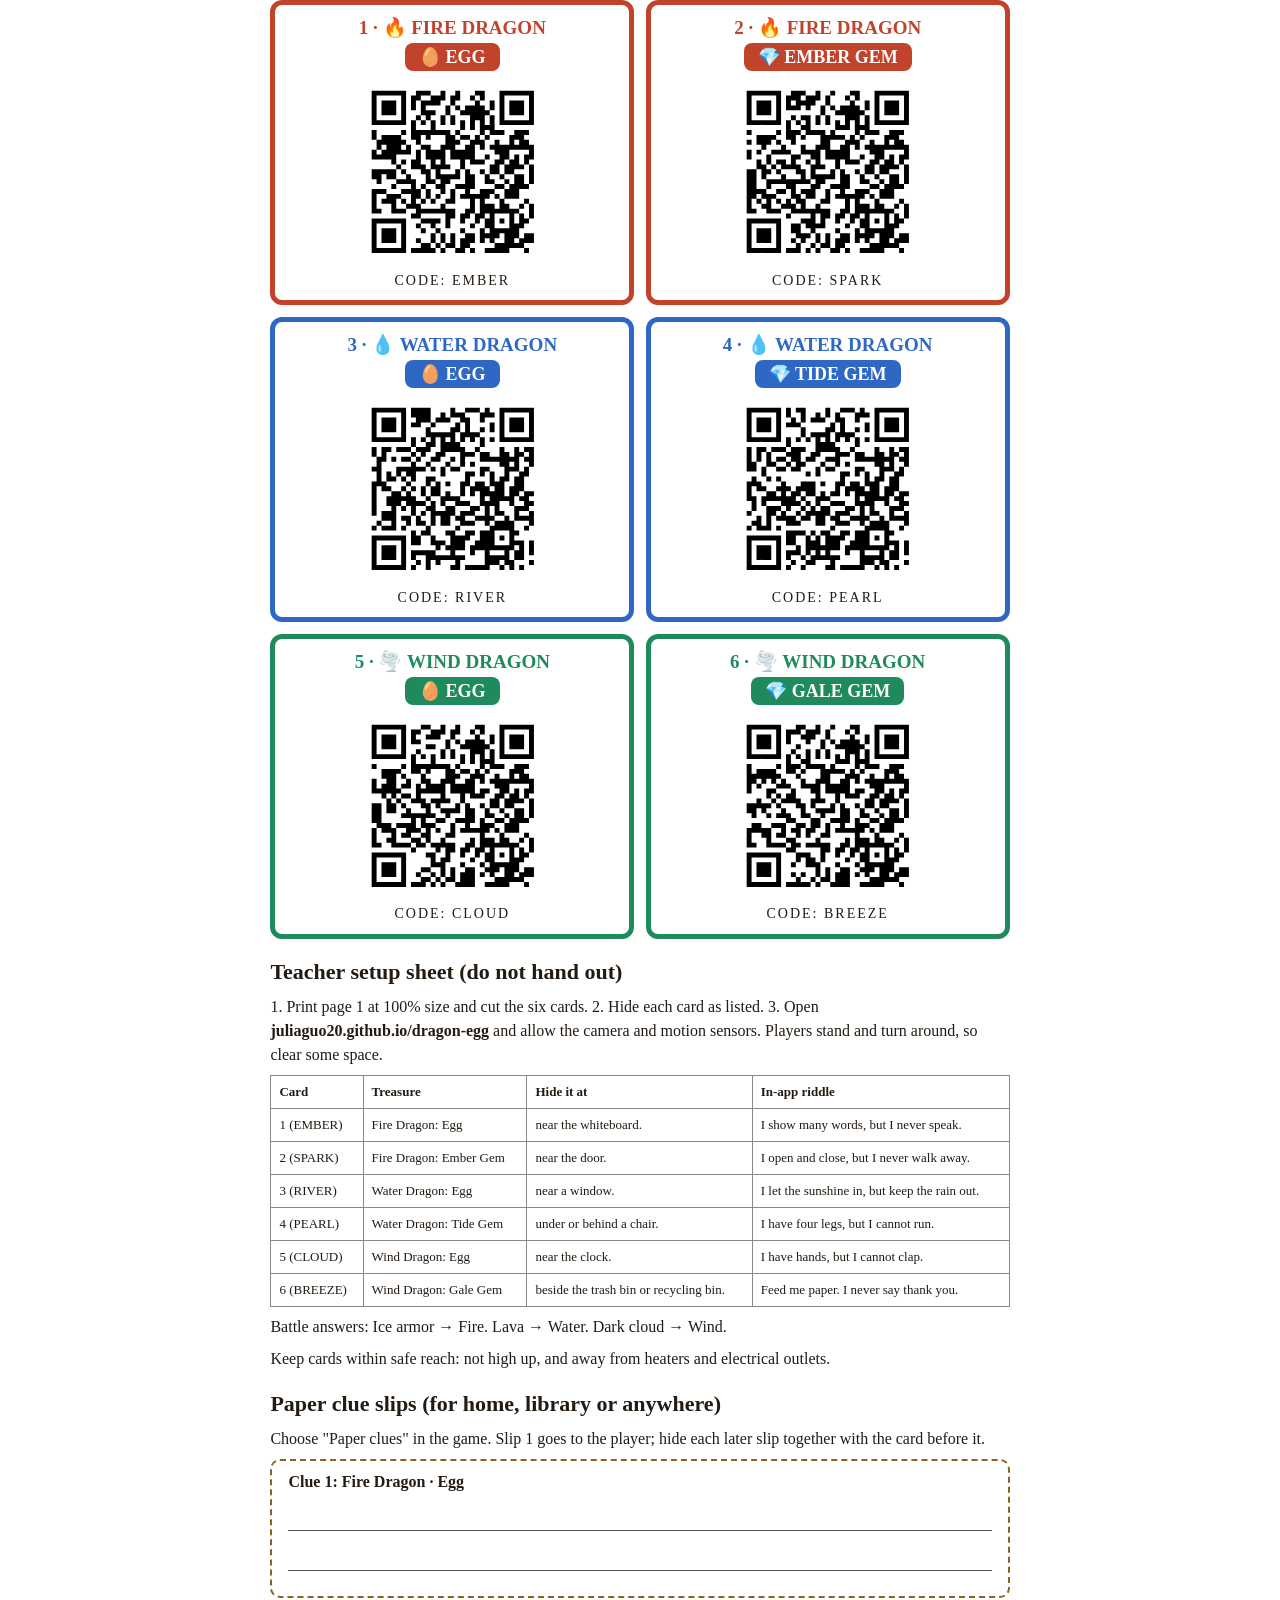
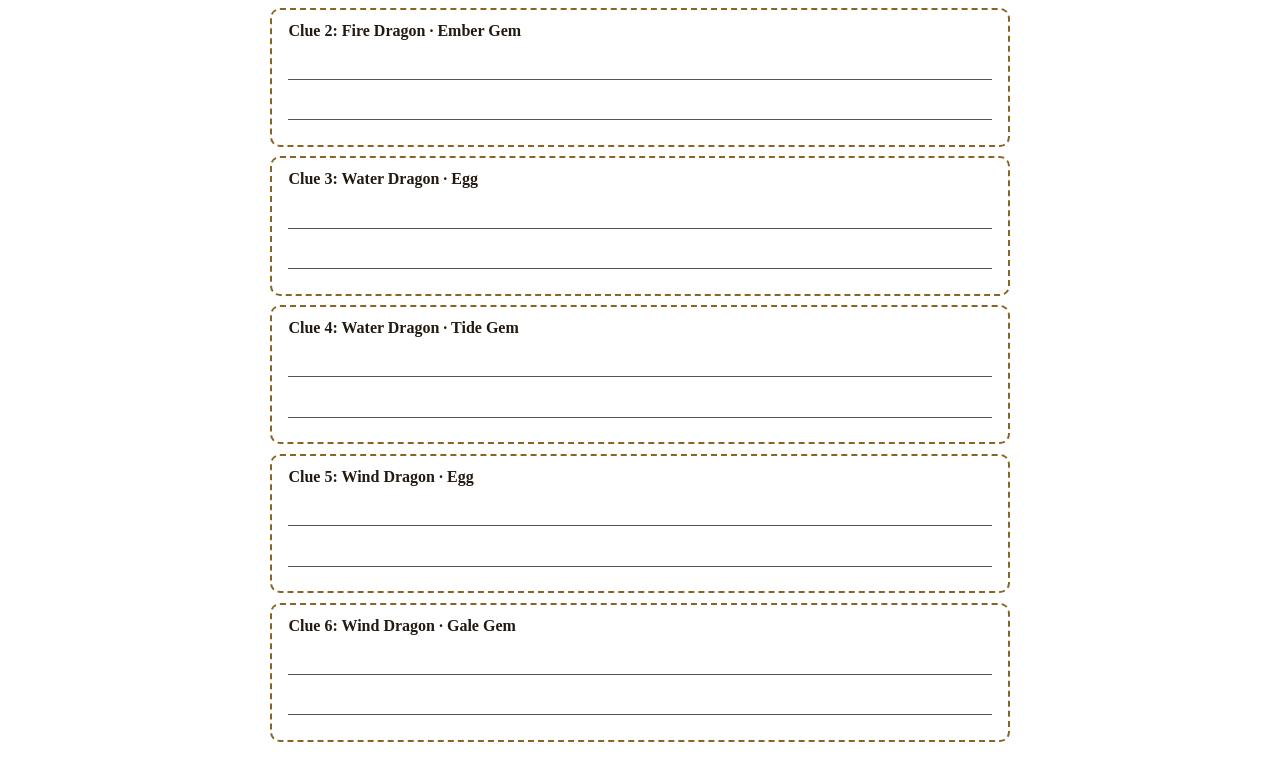
==== commit 5e5ff7c6: "Look-around AR: dragons fly around the player; clearer printed QR cards Co-Authored-By: Claude Sonne" ====
--- a/cards.html
+++ b/cards.html
@@ -2,12 +2,12 @@
 <style>@page{size:letter;margin:.4in}*{box-sizing:border-box;margin:0}body{font-family:Georgia,serif;color:#231a12}
 section{break-after:page;width:7.7in;margin:0 auto 20px}section:last-child{break-after:auto}
 .grid{display:grid;grid-template-columns:1fr 1fr;gap:.12in}.card{border:2px dashed #8a6424;border-radius:12px;height:3.18in;display:flex;flex-direction:column;align-items:center;justify-content:center;break-inside:avoid}
-.card svg{width:2.4in;height:2.4in}.card b{font-size:15px}.card span{font-size:14px;letter-spacing:2px}
+.card svg{width:2.1in;height:2.1in}.card b{font-size:19px}.card i{font-style:normal;font-weight:bold;font-size:18px;color:#fff;border-radius:8px;padding:3px 14px;margin-top:4px}.card span{font-size:14px;letter-spacing:2px}
 h1{font-size:22px;margin-bottom:10px}p{margin:8px 0;line-height:1.5}table{width:100%;border-collapse:collapse;font-size:13px}td,th{border:1px solid #888;padding:8px;text-align:left;vertical-align:top}
 .slip{border:2px dashed #8a6424;border-radius:10px;padding:12px 16px;height:1.45in;margin-bottom:.1in}.line{border-bottom:1px solid #555;height:.42in}</style>
-<section><div class="grid"><div class="card"><b>Dragon Egg Quest · Card 1</b><svg version="1.1" xmlns="http://www.w3.org/2000/svg" viewBox="0 0 164 164"  preserveAspectRatio="xMinYMin meet"><rect width="100%" height="100%" fill="white" cx="0" cy="0"/><path d="M16,16l4,0 0,4 -4,0 0,-4z M20,16l4,0 0,4 -4,0 0,-4z M24,16l4,0 0,4 -4,0 0,-4z M28,16l4,0 0,4 -4,0 0,-4z M32,16l4,0 0,4 -4,0 0,-4z M36,16l4,0 0,4 -4,0 0,-4z M40,16l4,0 0,4 -4,0 0,-4z M52,16l4,0 0,4 -4,0 0,-4z M56,16l4,0 0,4 -4,0 0,-4z M60,16l4,0 0,4 -4,0 0,-4z M72,16l4,0 0,4 -4,0 0,-4z M84,16l4,0 0,4 -4,0 0,-4z M100,16l4,0 0,4 -4,0 0,-4z M104,16l4,0 0,4 -4,0 0,-4z M120,16l4,0 0,4 -4,0 0,-4z M124,16l4,0 0,4 -4,0 0,-4z M128,16l4,0 0,4 -4,0 0,-4z M132,16l4,0 0,4 -4,0 0,-4z M136,16l4,0 0,4 -4,0 0,-4z M140,16l4,0 0,4 -4,0 0,-4z M144,16l4,0 0,4 -4,0 0,-4z M16,20l4,0 0,4 -4,0 0,-4z M40,20l4,0 0,4 -4,0 0,-4z M48,20l4,0 0,4 -4,0 0,-4z M52,20l4,0 0,4 -4,0 0,-4z M64,20l4,0 0,4 -4,0 0,-4z M68,20l4,0 0,4 -4,0 0,-4z M72,20l4,0 0,4 -4,0 0,-4z M80,20l4,0 0,4 -4,0 0,-4z M84,20l4,0 0,4 -4,0 0,-4z M96,20l4,0 0,4 -4,0 0,-4z M104,20l4,0 0,4 -4,0 0,-4z M120,20l4,0 0,4 -4,0 0,-4z M144,20l4,0 0,4 -4,0 0,-4z M16,24l4,0 0,4 -4,0 0,-4z M24,24l4,0 0,4 -4,0 0,-4z M28,24l4,0 0,4 -4,0 0,-4z M32,24l4,0 0,4 -4,0 0,-4z M40,24l4,0 0,4 -4,0 0,-4z M48,24l4,0 0,4 -4,0 0,-4z M56,24l4,0 0,4 -4,0 0,-4z M60,24l4,0 0,4 -4,0 0,-4z M64,24l4,0 0,4 -4,0 0,-4z M68,24l4,0 0,4 -4,0 0,-4z M80,24l4,0 0,4 -4,0 0,-4z M100,24l4,0 0,4 -4,0 0,-4z M112,24l4,0 0,4 -4,0 0,-4z M120,24l4,0 0,4 -4,0 0,-4z M128,24l4,0 0,4 -4,0 0,-4z M132,24l4,0 0,4 -4,0 0,-4z M136,24l4,0 0,4 -4,0 0,-4z M144,24l4,0 0,4 -4,0 0,-4z M16,28l4,0 0,4 -4,0 0,-4z M24,28l4,0 0,4 -4,0 0,-4z M28,28l4,0 0,4 -4,0 0,-4z M32,28l4,0 0,4 -4,0 0,-4z M40,28l4,0 0,4 -4,0 0,-4z M48,28l4,0 0,4 -4,0 0,-4z M56,28l4,0 0,4 -4,0 0,-4z M76,28l4,0 0,4 -4,0 0,-4z M84,28l4,0 0,4 -4,0 0,-4z M92,28l4,0 0,4 -4,0 0,-4z M96,28l4,0 0,4 -4,0 0,-4z M100,28l4,0 0,4 -4,0 0,-4z M104,28l4,0 0,4 -4,0 0,-4z M112,28l4,0 0,4 -4,0 0,-4z M120,28l4,0 0,4 -4,0 0,-4z M128,28l4,0 0,4 -4,0 0,-4z M132,28l4,0 0,4 -4,0 0,-4z M136,28l4,0 0,4 -4,0 0,-4z M144,28l4,0 0,4 -4,0 0,-4z M16,32l4,0 0,4 -4,0 0,-4z M24,32l4,0 0,4 -4,0 0,-4z M28,32l4,0 0,4 -4,0 0,-4z M32,32l4,0 0,4 -4,0 0,-4z M40,32l4,0 0,4 -4,0 0,-4z M56,32l4,0 0,4 -4,0 0,-4z M60,32l4,0 0,4 -4,0 0,-4z M64,32l4,0 0,4 -4,0 0,-4z M76,32l4,0 0,4 -4,0 0,-4z M88,32l4,0 0,4 -4,0 0,-4z M92,32l4,0 0,4 -4,0 0,-4z M96,32l4,0 0,4 -4,0 0,-4z M100,32l4,0 0,4 -4,0 0,-4z M104,32l4,0 0,4 -4,0 0,-4z M108,32l4,0 0,4 -4,0 0,-4z M120,32l4,0 0,4 -4,0 0,-4z M128,32l4,0 0,4 -4,0 0,-4z M132,32l4,0 0,4 -4,0 0,-4z M136,32l4,0 0,4 -4,0 0,-4z M144,32l4,0 0,4 -4,0 0,-4z M16,36l4,0 0,4 -4,0 0,-4z M40,36l4,0 0,4 -4,0 0,-4z M52,36l4,0 0,4 -4,0 0,-4z M60,36l4,0 0,4 -4,0 0,-4z M72,36l4,0 0,4 -4,0 0,-4z M80,36l4,0 0,4 -4,0 0,-4z M96,36l4,0 0,4 -4,0 0,-4z M100,36l4,0 0,4 -4,0 0,-4z M104,36l4,0 0,4 -4,0 0,-4z M112,36l4,0 0,4 -4,0 0,-4z M120,36l4,0 0,4 -4,0 0,-4z M144,36l4,0 0,4 -4,0 0,-4z M16,40l4,0 0,4 -4,0 0,-4z M20,40l4,0 0,4 -4,0 0,-4z M24,40l4,0 0,4 -4,0 0,-4z M28,40l4,0 0,4 -4,0 0,-4z M32,40l4,0 0,4 -4,0 0,-4z M36,40l4,0 0,4 -4,0 0,-4z M40,40l4,0 0,4 -4,0 0,-4z M48,40l4,0 0,4 -4,0 0,-4z M56,40l4,0 0,4 -4,0 0,-4z M64,40l4,0 0,4 -4,0 0,-4z M72,40l4,0 0,4 -4,0 0,-4z M80,40l4,0 0,4 -4,0 0,-4z M88,40l4,0 0,4 -4,0 0,-4z M96,40l4,0 0,4 -4,0 0,-4z M104,40l4,0 0,4 -4,0 0,-4z M112,40l4,0 0,4 -4,0 0,-4z M120,40l4,0 0,4 -4,0 0,-4z M124,40l4,0 0,4 -4,0 0,-4z M128,40l4,0 0,4 -4,0 0,-4z M132,40l4,0 0,4 -4,0 0,-4z M136,40l4,0 0,4 -4,0 0,-4z M140,40l4,0 0,4 -4,0 0,-4z M144,40l4,0 0,4 -4,0 0,-4z M48,44l4,0 0,4 -4,0 0,-4z M64,44l4,0 0,4 -4,0 0,-4z M88,44l4,0 0,4 -4,0 0,-4z M96,44l4,0 0,4 -4,0 0,-4z M104,44l4,0 0,4 -4,0 0,-4z M108,44l4,0 0,4 -4,0 0,-4z M112,44l4,0 0,4 -4,0 0,-4z M16,48l4,0 0,4 -4,0 0,-4z M40,48l4,0 0,4 -4,0 0,-4z M48,48l4,0 0,4 -4,0 0,-4z M52,48l4,0 0,4 -4,0 0,-4z M56,48l4,0 0,4 -4,0 0,-4z M60,48l4,0 0,4 -4,0 0,-4z M64,48l4,0 0,4 -4,0 0,-4z M68,48l4,0 0,4 -4,0 0,-4z M72,48l4,0 0,4 -4,0 0,-4z M76,48l4,0 0,4 -4,0 0,-4z M84,48l4,0 0,4 -4,0 0,-4z M104,48l4,0 0,4 -4,0 0,-4z M112,48l4,0 0,4 -4,0 0,-4z M116,48l4,0 0,4 -4,0 0,-4z M120,48l4,0 0,4 -4,0 0,-4z M132,48l4,0 0,4 -4,0 0,-4z M136,48l4,0 0,4 -4,0 0,-4z M140,48l4,0 0,4 -4,0 0,-4z M16,52l4,0 0,4 -4,0 0,-4z M24,52l4,0 0,4 -4,0 0,-4z M28,52l4,0 0,4 -4,0 0,-4z M32,52l4,0 0,4 -4,0 0,-4z M36,52l4,0 0,4 -4,0 0,-4z M48,52l4,0 0,4 -4,0 0,-4z M52,52l4,0 0,4 -4,0 0,-4z M60,52l4,0 0,4 -4,0 0,-4z M76,52l4,0 0,4 -4,0 0,-4z M80,52l4,0 0,4 -4,0 0,-4z M88,52l4,0 0,4 -4,0 0,-4z M92,52l4,0 0,4 -4,0 0,-4z M100,52l4,0 0,4 -4,0 0,-4z M108,52l4,0 0,4 -4,0 0,-4z M128,52l4,0 0,4 -4,0 0,-4z M132,52l4,0 0,4 -4,0 0,-4z M136,52l4,0 0,4 -4,0 0,-4z M20,56l4,0 0,4 -4,0 0,-4z M24,56l4,0 0,4 -4,0 0,-4z M28,56l4,0 0,4 -4,0 0,-4z M32,56l4,0 0,4 -4,0 0,-4z M36,56l4,0 0,4 -4,0 0,-4z M40,56l4,0 0,4 -4,0 0,-4z M52,56l4,0 0,4 -4,0 0,-4z M76,56l4,0 0,4 -4,0 0,-4z M80,56l4,0 0,4 -4,0 0,-4z M84,56l4,0 0,4 -4,0 0,-4z M96,56l4,0 0,4 -4,0 0,-4z M100,56l4,0 0,4 -4,0 0,-4z M104,56l4,0 0,4 -4,0 0,-4z M116,56l4,0 0,4 -4,0 0,-4z M128,56l4,0 0,4 -4,0 0,-4z M136,56l4,0 0,4 -4,0 0,-4z M140,56l4,0 0,4 -4,0 0,-4z M20,60l4,0 0,4 -4,0 0,-4z M28,60l4,0 0,4 -4,0 0,-4z M32,60l4,0 0,4 -4,0 0,-4z M36,60l4,0 0,4 -4,0 0,-4z M44,60l4,0 0,4 -4,0 0,-4z M56,60l4,0 0,4 -4,0 0,-4z M60,60l4,0 0,4 -4,0 0,-4z M72,60l4,0 0,4 -4,0 0,-4z M76,60l4,0 0,4 -4,0 0,-4z M80,60l4,0 0,4 -4,0 0,-4z M92,60l4,0 0,4 -4,0 0,-4z M96,60l4,0 0,4 -4,0 0,-4z M104,60l4,0 0,4 -4,0 0,-4z M112,60l4,0 0,4 -4,0 0,-4z M116,60l4,0 0,4 -4,0 0,-4z M120,60l4,0 0,4 -4,0 0,-4z M124,60l4,0 0,4 -4,0 0,-4z M128,60l4,0 0,4 -4,0 0,-4z M132,60l4,0 0,4 -4,0 0,-4z M136,60l4,0 0,4 -4,0 0,-4z M140,60l4,0 0,4 -4,0 0,-4z M144,60l4,0 0,4 -4,0 0,-4z M16,64l4,0 0,4 -4,0 0,-4z M24,64l4,0 0,4 -4,0 0,-4z M28,64l4,0 0,4 -4,0 0,-4z M32,64l4,0 0,4 -4,0 0,-4z M36,64l4,0 0,4 -4,0 0,-4z M40,64l4,0 0,4 -4,0 0,-4z M44,64l4,0 0,4 -4,0 0,-4z M52,64l4,0 0,4 -4,0 0,-4z M60,64l4,0 0,4 -4,0 0,-4z M64,64l4,0 0,4 -4,0 0,-4z M68,64l4,0 0,4 -4,0 0,-4z M72,64l4,0 0,4 -4,0 0,-4z M80,64l4,0 0,4 -4,0 0,-4z M84,64l4,0 0,4 -4,0 0,-4z M88,64l4,0 0,4 -4,0 0,-4z M92,64l4,0 0,4 -4,0 0,-4z M96,64l4,0 0,4 -4,0 0,-4z M116,64l4,0 0,4 -4,0 0,-4z M120,64l4,0 0,4 -4,0 0,-4z M124,64l4,0 0,4 -4,0 0,-4z M144,64l4,0 0,4 -4,0 0,-4z M16,68l4,0 0,4 -4,0 0,-4z M20,68l4,0 0,4 -4,0 0,-4z M24,68l4,0 0,4 -4,0 0,-4z M28,68l4,0 0,4 -4,0 0,-4z M32,68l4,0 0,4 -4,0 0,-4z M52,68l4,0 0,4 -4,0 0,-4z M60,68l4,0 0,4 -4,0 0,-4z M64,68l4,0 0,4 -4,0 0,-4z M68,68l4,0 0,4 -4,0 0,-4z M72,68l4,0 0,4 -4,0 0,-4z M80,68l4,0 0,4 -4,0 0,-4z M84,68l4,0 0,4 -4,0 0,-4z M88,68l4,0 0,4 -4,0 0,-4z M92,68l4,0 0,4 -4,0 0,-4z M96,68l4,0 0,4 -4,0 0,-4z M108,68l4,0 0,4 -4,0 0,-4z M120,68l4,0 0,4 -4,0 0,-4z M124,68l4,0 0,4 -4,0 0,-4z M132,68l4,0 0,4 -4,0 0,-4z M140,68l4,0 0,4 -4,0 0,-4z M144,68l4,0 0,4 -4,0 0,-4z M32,72l4,0 0,4 -4,0 0,-4z M40,72l4,0 0,4 -4,0 0,-4z M48,72l4,0 0,4 -4,0 0,-4z M52,72l4,0 0,4 -4,0 0,-4z M64,72l4,0 0,4 -4,0 0,-4z M72,72l4,0 0,4 -4,0 0,-4z M88,72l4,0 0,4 -4,0 0,-4z M96,72l4,0 0,4 -4,0 0,-4z M100,72l4,0 0,4 -4,0 0,-4z M104,72l4,0 0,4 -4,0 0,-4z M116,72l4,0 0,4 -4,0 0,-4z M120,72l4,0 0,4 -4,0 0,-4z M128,72l4,0 0,4 -4,0 0,-4z M132,72l4,0 0,4 -4,0 0,-4z M140,72l4,0 0,4 -4,0 0,-4z M36,76l4,0 0,4 -4,0 0,-4z M48,76l4,0 0,4 -4,0 0,-4z M52,76l4,0 0,4 -4,0 0,-4z M56,76l4,0 0,4 -4,0 0,-4z M64,76l4,0 0,4 -4,0 0,-4z M68,76l4,0 0,4 -4,0 0,-4z M72,76l4,0 0,4 -4,0 0,-4z M76,76l4,0 0,4 -4,0 0,-4z M88,76l4,0 0,4 -4,0 0,-4z M112,76l4,0 0,4 -4,0 0,-4z M116,76l4,0 0,4 -4,0 0,-4z M124,76l4,0 0,4 -4,0 0,-4z M128,76l4,0 0,4 -4,0 0,-4z M132,76l4,0 0,4 -4,0 0,-4z M136,76l4,0 0,4 -4,0 0,-4z M144,76l4,0 0,4 -4,0 0,-4z M16,80l4,0 0,4 -4,0 0,-4z M20,80l4,0 0,4 -4,0 0,-4z M24,80l4,0 0,4 -4,0 0,-4z M28,80l4,0 0,4 -4,0 0,-4z M32,80l4,0 0,4 -4,0 0,-4z M40,80l4,0 0,4 -4,0 0,-4z M56,80l4,0 0,4 -4,0 0,-4z M60,80l4,0 0,4 -4,0 0,-4z M68,80l4,0 0,4 -4,0 0,-4z M84,80l4,0 0,4 -4,0 0,-4z M92,80l4,0 0,4 -4,0 0,-4z M104,80l4,0 0,4 -4,0 0,-4z M112,80l4,0 0,4 -4,0 0,-4z M116,80l4,0 0,4 -4,0 0,-4z M124,80l4,0 0,4 -4,0 0,-4z M128,80l4,0 0,4 -4,0 0,-4z M144,80l4,0 0,4 -4,0 0,-4z M16,84l4,0 0,4 -4,0 0,-4z M20,84l4,0 0,4 -4,0 0,-4z M28,84l4,0 0,4 -4,0 0,-4z M32,84l4,0 0,4 -4,0 0,-4z M44,84l4,0 0,4 -4,0 0,-4z M60,84l4,0 0,4 -4,0 0,-4z M68,84l4,0 0,4 -4,0 0,-4z M72,84l4,0 0,4 -4,0 0,-4z M76,84l4,0 0,4 -4,0 0,-4z M80,84l4,0 0,4 -4,0 0,-4z M84,84l4,0 0,4 -4,0 0,-4z M92,84l4,0 0,4 -4,0 0,-4z M96,84l4,0 0,4 -4,0 0,-4z M108,84l4,0 0,4 -4,0 0,-4z M120,84l4,0 0,4 -4,0 0,-4z M132,84l4,0 0,4 -4,0 0,-4z M136,84l4,0 0,4 -4,0 0,-4z M144,84l4,0 0,4 -4,0 0,-4z M20,88l4,0 0,4 -4,0 0,-4z M36,88l4,0 0,4 -4,0 0,-4z M40,88l4,0 0,4 -4,0 0,-4z M44,88l4,0 0,4 -4,0 0,-4z M48,88l4,0 0,4 -4,0 0,-4z M60,88l4,0 0,4 -4,0 0,-4z M64,88l4,0 0,4 -4,0 0,-4z M72,88l4,0 0,4 -4,0 0,-4z M76,88l4,0 0,4 -4,0 0,-4z M92,88l4,0 0,4 -4,0 0,-4z M96,88l4,0 0,4 -4,0 0,-4z M108,88l4,0 0,4 -4,0 0,-4z M112,88l4,0 0,4 -4,0 0,-4z M124,88l4,0 0,4 -4,0 0,-4z M132,88l4,0 0,4 -4,0 0,-4z M136,88l4,0 0,4 -4,0 0,-4z M144,88l4,0 0,4 -4,0 0,-4z M32,92l4,0 0,4 -4,0 0,-4z M48,92l4,0 0,4 -4,0 0,-4z M56,92l4,0 0,4 -4,0 0,-4z M68,92l4,0 0,4 -4,0 0,-4z M72,92l4,0 0,4 -4,0 0,-4z M84,92l4,0 0,4 -4,0 0,-4z M88,92l4,0 0,4 -4,0 0,-4z M92,92l4,0 0,4 -4,0 0,-4z M96,92l4,0 0,4 -4,0 0,-4z M116,92l4,0 0,4 -4,0 0,-4z M120,92l4,0 0,4 -4,0 0,-4z M128,92l4,0 0,4 -4,0 0,-4z M132,92l4,0 0,4 -4,0 0,-4z M136,92l4,0 0,4 -4,0 0,-4z M140,92l4,0 0,4 -4,0 0,-4z M16,96l4,0 0,4 -4,0 0,-4z M20,96l4,0 0,4 -4,0 0,-4z M24,96l4,0 0,4 -4,0 0,-4z M40,96l4,0 0,4 -4,0 0,-4z M44,96l4,0 0,4 -4,0 0,-4z M48,96l4,0 0,4 -4,0 0,-4z M52,96l4,0 0,4 -4,0 0,-4z M60,96l4,0 0,4 -4,0 0,-4z M72,96l4,0 0,4 -4,0 0,-4z M80,96l4,0 0,4 -4,0 0,-4z M92,96l4,0 0,4 -4,0 0,-4z M104,96l4,0 0,4 -4,0 0,-4z M108,96l4,0 0,4 -4,0 0,-4z M112,96l4,0 0,4 -4,0 0,-4z M124,96l4,0 0,4 -4,0 0,-4z M128,96l4,0 0,4 -4,0 0,-4z M132,96l4,0 0,4 -4,0 0,-4z M16,100l4,0 0,4 -4,0 0,-4z M28,100l4,0 0,4 -4,0 0,-4z M32,100l4,0 0,4 -4,0 0,-4z M36,100l4,0 0,4 -4,0 0,-4z M48,100l4,0 0,4 -4,0 0,-4z M52,100l4,0 0,4 -4,0 0,-4z M60,100l4,0 0,4 -4,0 0,-4z M68,100l4,0 0,4 -4,0 0,-4z M80,100l4,0 0,4 -4,0 0,-4z M88,100l4,0 0,4 -4,0 0,-4z M92,100l4,0 0,4 -4,0 0,-4z M96,100l4,0 0,4 -4,0 0,-4z M100,100l4,0 0,4 -4,0 0,-4z M104,100l4,0 0,4 -4,0 0,-4z M108,100l4,0 0,4 -4,0 0,-4z M116,100l4,0 0,4 -4,0 0,-4z M124,100l4,0 0,4 -4,0 0,-4z M128,100l4,0 0,4 -4,0 0,-4z M132,100l4,0 0,4 -4,0 0,-4z M16,104l4,0 0,4 -4,0 0,-4z M24,104l4,0 0,4 -4,0 0,-4z M28,104l4,0 0,4 -4,0 0,-4z M32,104l4,0 0,4 -4,0 0,-4z M40,104l4,0 0,4 -4,0 0,-4z M48,104l4,0 0,4 -4,0 0,-4z M56,104l4,0 0,4 -4,0 0,-4z M64,104l4,0 0,4 -4,0 0,-4z M76,104l4,0 0,4 -4,0 0,-4z M80,104l4,0 0,4 -4,0 0,-4z M96,104l4,0 0,4 -4,0 0,-4z M104,104l4,0 0,4 -4,0 0,-4z M120,104l4,0 0,4 -4,0 0,-4z M140,104l4,0 0,4 -4,0 0,-4z M16,108l4,0 0,4 -4,0 0,-4z M32,108l4,0 0,4 -4,0 0,-4z M44,108l4,0 0,4 -4,0 0,-4z M48,108l4,0 0,4 -4,0 0,-4z M52,108l4,0 0,4 -4,0 0,-4z M72,108l4,0 0,4 -4,0 0,-4z M96,108l4,0 0,4 -4,0 0,-4z M104,108l4,0 0,4 -4,0 0,-4z M108,108l4,0 0,4 -4,0 0,-4z M112,108l4,0 0,4 -4,0 0,-4z M120,108l4,0 0,4 -4,0 0,-4z M124,108l4,0 0,4 -4,0 0,-4z M136,108l4,0 0,4 -4,0 0,-4z M144,108l4,0 0,4 -4,0 0,-4z M16,112l4,0 0,4 -4,0 0,-4z M20,112l4,0 0,4 -4,0 0,-4z M32,112l4,0 0,4 -4,0 0,-4z M36,112l4,0 0,4 -4,0 0,-4z M40,112l4,0 0,4 -4,0 0,-4z M52,112l4,0 0,4 -4,0 0,-4z M56,112l4,0 0,4 -4,0 0,-4z M60,112l4,0 0,4 -4,0 0,-4z M64,112l4,0 0,4 -4,0 0,-4z M68,112l4,0 0,4 -4,0 0,-4z M72,112l4,0 0,4 -4,0 0,-4z M76,112l4,0 0,4 -4,0 0,-4z M80,112l4,0 0,4 -4,0 0,-4z M92,112l4,0 0,4 -4,0 0,-4z M96,112l4,0 0,4 -4,0 0,-4z M104,112l4,0 0,4 -4,0 0,-4z M108,112l4,0 0,4 -4,0 0,-4z M112,112l4,0 0,4 -4,0 0,-4z M116,112l4,0 0,4 -4,0 0,-4z M120,112l4,0 0,4 -4,0 0,-4z M124,112l4,0 0,4 -4,0 0,-4z M128,112l4,0 0,4 -4,0 0,-4z M132,112l4,0 0,4 -4,0 0,-4z M144,112l4,0 0,4 -4,0 0,-4z M48,116l4,0 0,4 -4,0 0,-4z M52,116l4,0 0,4 -4,0 0,-4z M76,116l4,0 0,4 -4,0 0,-4z M80,116l4,0 0,4 -4,0 0,-4z M88,116l4,0 0,4 -4,0 0,-4z M92,116l4,0 0,4 -4,0 0,-4z M100,116l4,0 0,4 -4,0 0,-4z M104,116l4,0 0,4 -4,0 0,-4z M112,116l4,0 0,4 -4,0 0,-4z M128,116l4,0 0,4 -4,0 0,-4z M136,116l4,0 0,4 -4,0 0,-4z M144,116l4,0 0,4 -4,0 0,-4z M16,120l4,0 0,4 -4,0 0,-4z M20,120l4,0 0,4 -4,0 0,-4z M24,120l4,0 0,4 -4,0 0,-4z M28,120l4,0 0,4 -4,0 0,-4z M32,120l4,0 0,4 -4,0 0,-4z M36,120l4,0 0,4 -4,0 0,-4z M40,120l4,0 0,4 -4,0 0,-4z M56,120l4,0 0,4 -4,0 0,-4z M60,120l4,0 0,4 -4,0 0,-4z M64,120l4,0 0,4 -4,0 0,-4z M68,120l4,0 0,4 -4,0 0,-4z M76,120l4,0 0,4 -4,0 0,-4z M88,120l4,0 0,4 -4,0 0,-4z M100,120l4,0 0,4 -4,0 0,-4z M108,120l4,0 0,4 -4,0 0,-4z M112,120l4,0 0,4 -4,0 0,-4z M120,120l4,0 0,4 -4,0 0,-4z M128,120l4,0 0,4 -4,0 0,-4z M136,120l4,0 0,4 -4,0 0,-4z M140,120l4,0 0,4 -4,0 0,-4z M16,124l4,0 0,4 -4,0 0,-4z M40,124l4,0 0,4 -4,0 0,-4z M52,124l4,0 0,4 -4,0 0,-4z M64,124l4,0 0,4 -4,0 0,-4z M76,124l4,0 0,4 -4,0 0,-4z M96,124l4,0 0,4 -4,0 0,-4z M108,124l4,0 0,4 -4,0 0,-4z M112,124l4,0 0,4 -4,0 0,-4z M128,124l4,0 0,4 -4,0 0,-4z M132,124l4,0 0,4 -4,0 0,-4z M136,124l4,0 0,4 -4,0 0,-4z M16,128l4,0 0,4 -4,0 0,-4z M24,128l4,0 0,4 -4,0 0,-4z M28,128l4,0 0,4 -4,0 0,-4z M32,128l4,0 0,4 -4,0 0,-4z M40,128l4,0 0,4 -4,0 0,-4z M56,128l4,0 0,4 -4,0 0,-4z M68,128l4,0 0,4 -4,0 0,-4z M88,128l4,0 0,4 -4,0 0,-4z M104,128l4,0 0,4 -4,0 0,-4z M112,128l4,0 0,4 -4,0 0,-4z M116,128l4,0 0,4 -4,0 0,-4z M120,128l4,0 0,4 -4,0 0,-4z M124,128l4,0 0,4 -4,0 0,-4z M128,128l4,0 0,4 -4,0 0,-4z M132,128l4,0 0,4 -4,0 0,-4z M16,132l4,0 0,4 -4,0 0,-4z M24,132l4,0 0,4 -4,0 0,-4z M28,132l4,0 0,4 -4,0 0,-4z M32,132l4,0 0,4 -4,0 0,-4z M40,132l4,0 0,4 -4,0 0,-4z M64,132l4,0 0,4 -4,0 0,-4z M72,132l4,0 0,4 -4,0 0,-4z M80,132l4,0 0,4 -4,0 0,-4z M92,132l4,0 0,4 -4,0 0,-4z M96,132l4,0 0,4 -4,0 0,-4z M104,132l4,0 0,4 -4,0 0,-4z M108,132l4,0 0,4 -4,0 0,-4z M112,132l4,0 0,4 -4,0 0,-4z M116,132l4,0 0,4 -4,0 0,-4z M124,132l4,0 0,4 -4,0 0,-4z M128,132l4,0 0,4 -4,0 0,-4z M132,132l4,0 0,4 -4,0 0,-4z M140,132l4,0 0,4 -4,0 0,-4z M144,132l4,0 0,4 -4,0 0,-4z M16,136l4,0 0,4 -4,0 0,-4z M24,136l4,0 0,4 -4,0 0,-4z M28,136l4,0 0,4 -4,0 0,-4z M32,136l4,0 0,4 -4,0 0,-4z M40,136l4,0 0,4 -4,0 0,-4z M52,136l4,0 0,4 -4,0 0,-4z M64,136l4,0 0,4 -4,0 0,-4z M72,136l4,0 0,4 -4,0 0,-4z M80,136l4,0 0,4 -4,0 0,-4z M88,136l4,0 0,4 -4,0 0,-4z M92,136l4,0 0,4 -4,0 0,-4z M96,136l4,0 0,4 -4,0 0,-4z M104,136l4,0 0,4 -4,0 0,-4z M112,136l4,0 0,4 -4,0 0,-4z M124,136l4,0 0,4 -4,0 0,-4z M128,136l4,0 0,4 -4,0 0,-4z M136,136l4,0 0,4 -4,0 0,-4z M140,136l4,0 0,4 -4,0 0,-4z M144,136l4,0 0,4 -4,0 0,-4z M16,140l4,0 0,4 -4,0 0,-4z M40,140l4,0 0,4 -4,0 0,-4z M56,140l4,0 0,4 -4,0 0,-4z M60,140l4,0 0,4 -4,0 0,-4z M68,140l4,0 0,4 -4,0 0,-4z M76,140l4,0 0,4 -4,0 0,-4z M80,140l4,0 0,4 -4,0 0,-4z M88,140l4,0 0,4 -4,0 0,-4z M92,140l4,0 0,4 -4,0 0,-4z M116,140l4,0 0,4 -4,0 0,-4z M120,140l4,0 0,4 -4,0 0,-4z M124,140l4,0 0,4 -4,0 0,-4z M128,140l4,0 0,4 -4,0 0,-4z M132,140l4,0 0,4 -4,0 0,-4z M136,140l4,0 0,4 -4,0 0,-4z M16,144l4,0 0,4 -4,0 0,-4z M20,144l4,0 0,4 -4,0 0,-4z M24,144l4,0 0,4 -4,0 0,-4z M28,144l4,0 0,4 -4,0 0,-4z M32,144l4,0 0,4 -4,0 0,-4z M36,144l4,0 0,4 -4,0 0,-4z M40,144l4,0 0,4 -4,0 0,-4z M48,144l4,0 0,4 -4,0 0,-4z M52,144l4,0 0,4 -4,0 0,-4z M56,144l4,0 0,4 -4,0 0,-4z M60,144l4,0 0,4 -4,0 0,-4z M64,144l4,0 0,4 -4,0 0,-4z M72,144l4,0 0,4 -4,0 0,-4z M84,144l4,0 0,4 -4,0 0,-4z M88,144l4,0 0,4 -4,0 0,-4z M96,144l4,0 0,4 -4,0 0,-4z M108,144l4,0 0,4 -4,0 0,-4z M112,144l4,0 0,4 -4,0 0,-4z M116,144l4,0 0,4 -4,0 0,-4z M120,144l4,0 0,4 -4,0 0,-4z M124,144l4,0 0,4 -4,0 0,-4z M140,144l4,0 0,4 -4,0 0,-4z " stroke="transparent" fill="black"/></svg><span>CODE: EMBER</span></div><div class="card"><b>Dragon Egg Quest · Card 2</b><svg version="1.1" xmlns="http://www.w3.org/2000/svg" viewBox="0 0 164 164"  preserveAspectRatio="xMinYMin meet"><rect width="100%" height="100%" fill="white" cx="0" cy="0"/><path d="M16,16l4,0 0,4 -4,0 0,-4z M20,16l4,0 0,4 -4,0 0,-4z M24,16l4,0 0,4 -4,0 0,-4z M28,16l4,0 0,4 -4,0 0,-4z M32,16l4,0 0,4 -4,0 0,-4z M36,16l4,0 0,4 -4,0 0,-4z M40,16l4,0 0,4 -4,0 0,-4z M52,16l4,0 0,4 -4,0 0,-4z M56,16l4,0 0,4 -4,0 0,-4z M60,16l4,0 0,4 -4,0 0,-4z M72,16l4,0 0,4 -4,0 0,-4z M84,16l4,0 0,4 -4,0 0,-4z M100,16l4,0 0,4 -4,0 0,-4z M104,16l4,0 0,4 -4,0 0,-4z M120,16l4,0 0,4 -4,0 0,-4z M124,16l4,0 0,4 -4,0 0,-4z M128,16l4,0 0,4 -4,0 0,-4z M132,16l4,0 0,4 -4,0 0,-4z M136,16l4,0 0,4 -4,0 0,-4z M140,16l4,0 0,4 -4,0 0,-4z M144,16l4,0 0,4 -4,0 0,-4z M16,20l4,0 0,4 -4,0 0,-4z M40,20l4,0 0,4 -4,0 0,-4z M48,20l4,0 0,4 -4,0 0,-4z M52,20l4,0 0,4 -4,0 0,-4z M56,20l4,0 0,4 -4,0 0,-4z M64,20l4,0 0,4 -4,0 0,-4z M68,20l4,0 0,4 -4,0 0,-4z M72,20l4,0 0,4 -4,0 0,-4z M80,20l4,0 0,4 -4,0 0,-4z M96,20l4,0 0,4 -4,0 0,-4z M104,20l4,0 0,4 -4,0 0,-4z M120,20l4,0 0,4 -4,0 0,-4z M144,20l4,0 0,4 -4,0 0,-4z M16,24l4,0 0,4 -4,0 0,-4z M24,24l4,0 0,4 -4,0 0,-4z M28,24l4,0 0,4 -4,0 0,-4z M32,24l4,0 0,4 -4,0 0,-4z M40,24l4,0 0,4 -4,0 0,-4z M48,24l4,0 0,4 -4,0 0,-4z M56,24l4,0 0,4 -4,0 0,-4z M60,24l4,0 0,4 -4,0 0,-4z M64,24l4,0 0,4 -4,0 0,-4z M68,24l4,0 0,4 -4,0 0,-4z M80,24l4,0 0,4 -4,0 0,-4z M100,24l4,0 0,4 -4,0 0,-4z M112,24l4,0 0,4 -4,0 0,-4z M120,24l4,0 0,4 -4,0 0,-4z M128,24l4,0 0,4 -4,0 0,-4z M132,24l4,0 0,4 -4,0 0,-4z M136,24l4,0 0,4 -4,0 0,-4z M144,24l4,0 0,4 -4,0 0,-4z M16,28l4,0 0,4 -4,0 0,-4z M24,28l4,0 0,4 -4,0 0,-4z M28,28l4,0 0,4 -4,0 0,-4z M32,28l4,0 0,4 -4,0 0,-4z M40,28l4,0 0,4 -4,0 0,-4z M48,28l4,0 0,4 -4,0 0,-4z M52,28l4,0 0,4 -4,0 0,-4z M56,28l4,0 0,4 -4,0 0,-4z M64,28l4,0 0,4 -4,0 0,-4z M76,28l4,0 0,4 -4,0 0,-4z M84,28l4,0 0,4 -4,0 0,-4z M92,28l4,0 0,4 -4,0 0,-4z M96,28l4,0 0,4 -4,0 0,-4z M100,28l4,0 0,4 -4,0 0,-4z M104,28l4,0 0,4 -4,0 0,-4z M112,28l4,0 0,4 -4,0 0,-4z M120,28l4,0 0,4 -4,0 0,-4z M128,28l4,0 0,4 -4,0 0,-4z M132,28l4,0 0,4 -4,0 0,-4z M136,28l4,0 0,4 -4,0 0,-4z M144,28l4,0 0,4 -4,0 0,-4z M16,32l4,0 0,4 -4,0 0,-4z M24,32l4,0 0,4 -4,0 0,-4z M28,32l4,0 0,4 -4,0 0,-4z M32,32l4,0 0,4 -4,0 0,-4z M40,32l4,0 0,4 -4,0 0,-4z M76,32l4,0 0,4 -4,0 0,-4z M88,32l4,0 0,4 -4,0 0,-4z M92,32l4,0 0,4 -4,0 0,-4z M96,32l4,0 0,4 -4,0 0,-4z M100,32l4,0 0,4 -4,0 0,-4z M104,32l4,0 0,4 -4,0 0,-4z M108,32l4,0 0,4 -4,0 0,-4z M120,32l4,0 0,4 -4,0 0,-4z M128,32l4,0 0,4 -4,0 0,-4z M132,32l4,0 0,4 -4,0 0,-4z M136,32l4,0 0,4 -4,0 0,-4z M144,32l4,0 0,4 -4,0 0,-4z M16,36l4,0 0,4 -4,0 0,-4z M40,36l4,0 0,4 -4,0 0,-4z M52,36l4,0 0,4 -4,0 0,-4z M60,36l4,0 0,4 -4,0 0,-4z M64,36l4,0 0,4 -4,0 0,-4z M72,36l4,0 0,4 -4,0 0,-4z M80,36l4,0 0,4 -4,0 0,-4z M96,36l4,0 0,4 -4,0 0,-4z M100,36l4,0 0,4 -4,0 0,-4z M104,36l4,0 0,4 -4,0 0,-4z M112,36l4,0 0,4 -4,0 0,-4z M120,36l4,0 0,4 -4,0 0,-4z M144,36l4,0 0,4 -4,0 0,-4z M16,40l4,0 0,4 -4,0 0,-4z M20,40l4,0 0,4 -4,0 0,-4z M24,40l4,0 0,4 -4,0 0,-4z M28,40l4,0 0,4 -4,0 0,-4z M32,40l4,0 0,4 -4,0 0,-4z M36,40l4,0 0,4 -4,0 0,-4z M40,40l4,0 0,4 -4,0 0,-4z M48,40l4,0 0,4 -4,0 0,-4z M56,40l4,0 0,4 -4,0 0,-4z M64,40l4,0 0,4 -4,0 0,-4z M72,40l4,0 0,4 -4,0 0,-4z M80,40l4,0 0,4 -4,0 0,-4z M88,40l4,0 0,4 -4,0 0,-4z M96,40l4,0 0,4 -4,0 0,-4z M104,40l4,0 0,4 -4,0 0,-4z M112,40l4,0 0,4 -4,0 0,-4z M120,40l4,0 0,4 -4,0 0,-4z M124,40l4,0 0,4 -4,0 0,-4z M128,40l4,0 0,4 -4,0 0,-4z M132,40l4,0 0,4 -4,0 0,-4z M136,40l4,0 0,4 -4,0 0,-4z M140,40l4,0 0,4 -4,0 0,-4z M144,40l4,0 0,4 -4,0 0,-4z M48,44l4,0 0,4 -4,0 0,-4z M60,44l4,0 0,4 -4,0 0,-4z M64,44l4,0 0,4 -4,0 0,-4z M88,44l4,0 0,4 -4,0 0,-4z M92,44l4,0 0,4 -4,0 0,-4z M96,44l4,0 0,4 -4,0 0,-4z M104,44l4,0 0,4 -4,0 0,-4z M108,44l4,0 0,4 -4,0 0,-4z M112,44l4,0 0,4 -4,0 0,-4z M16,48l4,0 0,4 -4,0 0,-4z M40,48l4,0 0,4 -4,0 0,-4z M48,48l4,0 0,4 -4,0 0,-4z M52,48l4,0 0,4 -4,0 0,-4z M56,48l4,0 0,4 -4,0 0,-4z M64,48l4,0 0,4 -4,0 0,-4z M68,48l4,0 0,4 -4,0 0,-4z M72,48l4,0 0,4 -4,0 0,-4z M76,48l4,0 0,4 -4,0 0,-4z M84,48l4,0 0,4 -4,0 0,-4z M104,48l4,0 0,4 -4,0 0,-4z M112,48l4,0 0,4 -4,0 0,-4z M116,48l4,0 0,4 -4,0 0,-4z M120,48l4,0 0,4 -4,0 0,-4z M132,48l4,0 0,4 -4,0 0,-4z M136,48l4,0 0,4 -4,0 0,-4z M140,48l4,0 0,4 -4,0 0,-4z M24,52l4,0 0,4 -4,0 0,-4z M28,52l4,0 0,4 -4,0 0,-4z M32,52l4,0 0,4 -4,0 0,-4z M36,52l4,0 0,4 -4,0 0,-4z M48,52l4,0 0,4 -4,0 0,-4z M52,52l4,0 0,4 -4,0 0,-4z M60,52l4,0 0,4 -4,0 0,-4z M76,52l4,0 0,4 -4,0 0,-4z M80,52l4,0 0,4 -4,0 0,-4z M84,52l4,0 0,4 -4,0 0,-4z M88,52l4,0 0,4 -4,0 0,-4z M92,52l4,0 0,4 -4,0 0,-4z M100,52l4,0 0,4 -4,0 0,-4z M108,52l4,0 0,4 -4,0 0,-4z M128,52l4,0 0,4 -4,0 0,-4z M132,52l4,0 0,4 -4,0 0,-4z M136,52l4,0 0,4 -4,0 0,-4z M16,56l4,0 0,4 -4,0 0,-4z M24,56l4,0 0,4 -4,0 0,-4z M28,56l4,0 0,4 -4,0 0,-4z M32,56l4,0 0,4 -4,0 0,-4z M40,56l4,0 0,4 -4,0 0,-4z M52,56l4,0 0,4 -4,0 0,-4z M76,56l4,0 0,4 -4,0 0,-4z M80,56l4,0 0,4 -4,0 0,-4z M96,56l4,0 0,4 -4,0 0,-4z M100,56l4,0 0,4 -4,0 0,-4z M104,56l4,0 0,4 -4,0 0,-4z M116,56l4,0 0,4 -4,0 0,-4z M128,56l4,0 0,4 -4,0 0,-4z M136,56l4,0 0,4 -4,0 0,-4z M140,56l4,0 0,4 -4,0 0,-4z M28,60l4,0 0,4 -4,0 0,-4z M44,60l4,0 0,4 -4,0 0,-4z M60,60l4,0 0,4 -4,0 0,-4z M72,60l4,0 0,4 -4,0 0,-4z M76,60l4,0 0,4 -4,0 0,-4z M80,60l4,0 0,4 -4,0 0,-4z M92,60l4,0 0,4 -4,0 0,-4z M96,60l4,0 0,4 -4,0 0,-4z M104,60l4,0 0,4 -4,0 0,-4z M112,60l4,0 0,4 -4,0 0,-4z M116,60l4,0 0,4 -4,0 0,-4z M120,60l4,0 0,4 -4,0 0,-4z M124,60l4,0 0,4 -4,0 0,-4z M128,60l4,0 0,4 -4,0 0,-4z M132,60l4,0 0,4 -4,0 0,-4z M136,60l4,0 0,4 -4,0 0,-4z M140,60l4,0 0,4 -4,0 0,-4z M144,60l4,0 0,4 -4,0 0,-4z M16,64l4,0 0,4 -4,0 0,-4z M24,64l4,0 0,4 -4,0 0,-4z M36,64l4,0 0,4 -4,0 0,-4z M40,64l4,0 0,4 -4,0 0,-4z M44,64l4,0 0,4 -4,0 0,-4z M48,64l4,0 0,4 -4,0 0,-4z M60,64l4,0 0,4 -4,0 0,-4z M64,64l4,0 0,4 -4,0 0,-4z M68,64l4,0 0,4 -4,0 0,-4z M72,64l4,0 0,4 -4,0 0,-4z M80,64l4,0 0,4 -4,0 0,-4z M84,64l4,0 0,4 -4,0 0,-4z M88,64l4,0 0,4 -4,0 0,-4z M92,64l4,0 0,4 -4,0 0,-4z M96,64l4,0 0,4 -4,0 0,-4z M116,64l4,0 0,4 -4,0 0,-4z M120,64l4,0 0,4 -4,0 0,-4z M124,64l4,0 0,4 -4,0 0,-4z M144,64l4,0 0,4 -4,0 0,-4z M16,68l4,0 0,4 -4,0 0,-4z M32,68l4,0 0,4 -4,0 0,-4z M52,68l4,0 0,4 -4,0 0,-4z M56,68l4,0 0,4 -4,0 0,-4z M68,68l4,0 0,4 -4,0 0,-4z M72,68l4,0 0,4 -4,0 0,-4z M80,68l4,0 0,4 -4,0 0,-4z M84,68l4,0 0,4 -4,0 0,-4z M88,68l4,0 0,4 -4,0 0,-4z M92,68l4,0 0,4 -4,0 0,-4z M96,68l4,0 0,4 -4,0 0,-4z M108,68l4,0 0,4 -4,0 0,-4z M120,68l4,0 0,4 -4,0 0,-4z M124,68l4,0 0,4 -4,0 0,-4z M132,68l4,0 0,4 -4,0 0,-4z M140,68l4,0 0,4 -4,0 0,-4z M144,68l4,0 0,4 -4,0 0,-4z M24,72l4,0 0,4 -4,0 0,-4z M32,72l4,0 0,4 -4,0 0,-4z M40,72l4,0 0,4 -4,0 0,-4z M44,72l4,0 0,4 -4,0 0,-4z M52,72l4,0 0,4 -4,0 0,-4z M64,72l4,0 0,4 -4,0 0,-4z M72,72l4,0 0,4 -4,0 0,-4z M88,72l4,0 0,4 -4,0 0,-4z M96,72l4,0 0,4 -4,0 0,-4z M100,72l4,0 0,4 -4,0 0,-4z M104,72l4,0 0,4 -4,0 0,-4z M116,72l4,0 0,4 -4,0 0,-4z M120,72l4,0 0,4 -4,0 0,-4z M128,72l4,0 0,4 -4,0 0,-4z M132,72l4,0 0,4 -4,0 0,-4z M140,72l4,0 0,4 -4,0 0,-4z M24,76l4,0 0,4 -4,0 0,-4z M28,76l4,0 0,4 -4,0 0,-4z M36,76l4,0 0,4 -4,0 0,-4z M44,76l4,0 0,4 -4,0 0,-4z M48,76l4,0 0,4 -4,0 0,-4z M52,76l4,0 0,4 -4,0 0,-4z M56,76l4,0 0,4 -4,0 0,-4z M68,76l4,0 0,4 -4,0 0,-4z M72,76l4,0 0,4 -4,0 0,-4z M76,76l4,0 0,4 -4,0 0,-4z M88,76l4,0 0,4 -4,0 0,-4z M112,76l4,0 0,4 -4,0 0,-4z M116,76l4,0 0,4 -4,0 0,-4z M124,76l4,0 0,4 -4,0 0,-4z M128,76l4,0 0,4 -4,0 0,-4z M132,76l4,0 0,4 -4,0 0,-4z M136,76l4,0 0,4 -4,0 0,-4z M144,76l4,0 0,4 -4,0 0,-4z M16,80l4,0 0,4 -4,0 0,-4z M20,80l4,0 0,4 -4,0 0,-4z M28,80l4,0 0,4 -4,0 0,-4z M32,80l4,0 0,4 -4,0 0,-4z M40,80l4,0 0,4 -4,0 0,-4z M56,80l4,0 0,4 -4,0 0,-4z M60,80l4,0 0,4 -4,0 0,-4z M68,80l4,0 0,4 -4,0 0,-4z M84,80l4,0 0,4 -4,0 0,-4z M92,80l4,0 0,4 -4,0 0,-4z M104,80l4,0 0,4 -4,0 0,-4z M112,80l4,0 0,4 -4,0 0,-4z M116,80l4,0 0,4 -4,0 0,-4z M124,80l4,0 0,4 -4,0 0,-4z M128,80l4,0 0,4 -4,0 0,-4z M144,80l4,0 0,4 -4,0 0,-4z M16,84l4,0 0,4 -4,0 0,-4z M20,84l4,0 0,4 -4,0 0,-4z M28,84l4,0 0,4 -4,0 0,-4z M44,84l4,0 0,4 -4,0 0,-4z M60,84l4,0 0,4 -4,0 0,-4z M68,84l4,0 0,4 -4,0 0,-4z M72,84l4,0 0,4 -4,0 0,-4z M76,84l4,0 0,4 -4,0 0,-4z M80,84l4,0 0,4 -4,0 0,-4z M84,84l4,0 0,4 -4,0 0,-4z M92,84l4,0 0,4 -4,0 0,-4z M96,84l4,0 0,4 -4,0 0,-4z M108,84l4,0 0,4 -4,0 0,-4z M120,84l4,0 0,4 -4,0 0,-4z M132,84l4,0 0,4 -4,0 0,-4z M136,84l4,0 0,4 -4,0 0,-4z M144,84l4,0 0,4 -4,0 0,-4z M16,88l4,0 0,4 -4,0 0,-4z M20,88l4,0 0,4 -4,0 0,-4z M32,88l4,0 0,4 -4,0 0,-4z M36,88l4,0 0,4 -4,0 0,-4z M40,88l4,0 0,4 -4,0 0,-4z M44,88l4,0 0,4 -4,0 0,-4z M48,88l4,0 0,4 -4,0 0,-4z M52,88l4,0 0,4 -4,0 0,-4z M56,88l4,0 0,4 -4,0 0,-4z M60,88l4,0 0,4 -4,0 0,-4z M64,88l4,0 0,4 -4,0 0,-4z M72,88l4,0 0,4 -4,0 0,-4z M76,88l4,0 0,4 -4,0 0,-4z M92,88l4,0 0,4 -4,0 0,-4z M96,88l4,0 0,4 -4,0 0,-4z M108,88l4,0 0,4 -4,0 0,-4z M112,88l4,0 0,4 -4,0 0,-4z M124,88l4,0 0,4 -4,0 0,-4z M132,88l4,0 0,4 -4,0 0,-4z M136,88l4,0 0,4 -4,0 0,-4z M144,88l4,0 0,4 -4,0 0,-4z M16,92l4,0 0,4 -4,0 0,-4z M20,92l4,0 0,4 -4,0 0,-4z M32,92l4,0 0,4 -4,0 0,-4z M48,92l4,0 0,4 -4,0 0,-4z M52,92l4,0 0,4 -4,0 0,-4z M68,92l4,0 0,4 -4,0 0,-4z M72,92l4,0 0,4 -4,0 0,-4z M84,92l4,0 0,4 -4,0 0,-4z M88,92l4,0 0,4 -4,0 0,-4z M92,92l4,0 0,4 -4,0 0,-4z M96,92l4,0 0,4 -4,0 0,-4z M116,92l4,0 0,4 -4,0 0,-4z M120,92l4,0 0,4 -4,0 0,-4z M128,92l4,0 0,4 -4,0 0,-4z M132,92l4,0 0,4 -4,0 0,-4z M136,92l4,0 0,4 -4,0 0,-4z M140,92l4,0 0,4 -4,0 0,-4z M16,96l4,0 0,4 -4,0 0,-4z M20,96l4,0 0,4 -4,0 0,-4z M24,96l4,0 0,4 -4,0 0,-4z M28,96l4,0 0,4 -4,0 0,-4z M40,96l4,0 0,4 -4,0 0,-4z M44,96l4,0 0,4 -4,0 0,-4z M52,96l4,0 0,4 -4,0 0,-4z M60,96l4,0 0,4 -4,0 0,-4z M64,96l4,0 0,4 -4,0 0,-4z M68,96l4,0 0,4 -4,0 0,-4z M80,96l4,0 0,4 -4,0 0,-4z M92,96l4,0 0,4 -4,0 0,-4z M104,96l4,0 0,4 -4,0 0,-4z M108,96l4,0 0,4 -4,0 0,-4z M112,96l4,0 0,4 -4,0 0,-4z M124,96l4,0 0,4 -4,0 0,-4z M128,96l4,0 0,4 -4,0 0,-4z M132,96l4,0 0,4 -4,0 0,-4z M16,100l4,0 0,4 -4,0 0,-4z M20,100l4,0 0,4 -4,0 0,-4z M28,100l4,0 0,4 -4,0 0,-4z M32,100l4,0 0,4 -4,0 0,-4z M36,100l4,0 0,4 -4,0 0,-4z M52,100l4,0 0,4 -4,0 0,-4z M56,100l4,0 0,4 -4,0 0,-4z M64,100l4,0 0,4 -4,0 0,-4z M68,100l4,0 0,4 -4,0 0,-4z M80,100l4,0 0,4 -4,0 0,-4z M88,100l4,0 0,4 -4,0 0,-4z M92,100l4,0 0,4 -4,0 0,-4z M96,100l4,0 0,4 -4,0 0,-4z M100,100l4,0 0,4 -4,0 0,-4z M104,100l4,0 0,4 -4,0 0,-4z M108,100l4,0 0,4 -4,0 0,-4z M116,100l4,0 0,4 -4,0 0,-4z M124,100l4,0 0,4 -4,0 0,-4z M128,100l4,0 0,4 -4,0 0,-4z M132,100l4,0 0,4 -4,0 0,-4z M16,104l4,0 0,4 -4,0 0,-4z M24,104l4,0 0,4 -4,0 0,-4z M32,104l4,0 0,4 -4,0 0,-4z M40,104l4,0 0,4 -4,0 0,-4z M48,104l4,0 0,4 -4,0 0,-4z M56,104l4,0 0,4 -4,0 0,-4z M60,104l4,0 0,4 -4,0 0,-4z M76,104l4,0 0,4 -4,0 0,-4z M80,104l4,0 0,4 -4,0 0,-4z M96,104l4,0 0,4 -4,0 0,-4z M104,104l4,0 0,4 -4,0 0,-4z M120,104l4,0 0,4 -4,0 0,-4z M140,104l4,0 0,4 -4,0 0,-4z M16,108l4,0 0,4 -4,0 0,-4z M28,108l4,0 0,4 -4,0 0,-4z M32,108l4,0 0,4 -4,0 0,-4z M44,108l4,0 0,4 -4,0 0,-4z M48,108l4,0 0,4 -4,0 0,-4z M52,108l4,0 0,4 -4,0 0,-4z M60,108l4,0 0,4 -4,0 0,-4z M72,108l4,0 0,4 -4,0 0,-4z M96,108l4,0 0,4 -4,0 0,-4z M104,108l4,0 0,4 -4,0 0,-4z M108,108l4,0 0,4 -4,0 0,-4z M112,108l4,0 0,4 -4,0 0,-4z M120,108l4,0 0,4 -4,0 0,-4z M124,108l4,0 0,4 -4,0 0,-4z M136,108l4,0 0,4 -4,0 0,-4z M144,108l4,0 0,4 -4,0 0,-4z M16,112l4,0 0,4 -4,0 0,-4z M20,112l4,0 0,4 -4,0 0,-4z M32,112l4,0 0,4 -4,0 0,-4z M36,112l4,0 0,4 -4,0 0,-4z M40,112l4,0 0,4 -4,0 0,-4z M52,112l4,0 0,4 -4,0 0,-4z M56,112l4,0 0,4 -4,0 0,-4z M60,112l4,0 0,4 -4,0 0,-4z M64,112l4,0 0,4 -4,0 0,-4z M68,112l4,0 0,4 -4,0 0,-4z M72,112l4,0 0,4 -4,0 0,-4z M76,112l4,0 0,4 -4,0 0,-4z M80,112l4,0 0,4 -4,0 0,-4z M92,112l4,0 0,4 -4,0 0,-4z M96,112l4,0 0,4 -4,0 0,-4z M104,112l4,0 0,4 -4,0 0,-4z M108,112l4,0 0,4 -4,0 0,-4z M112,112l4,0 0,4 -4,0 0,-4z M116,112l4,0 0,4 -4,0 0,-4z M120,112l4,0 0,4 -4,0 0,-4z M124,112l4,0 0,4 -4,0 0,-4z M128,112l4,0 0,4 -4,0 0,-4z M132,112l4,0 0,4 -4,0 0,-4z M144,112l4,0 0,4 -4,0 0,-4z M48,116l4,0 0,4 -4,0 0,-4z M68,116l4,0 0,4 -4,0 0,-4z M76,116l4,0 0,4 -4,0 0,-4z M80,116l4,0 0,4 -4,0 0,-4z M88,116l4,0 0,4 -4,0 0,-4z M92,116l4,0 0,4 -4,0 0,-4z M100,116l4,0 0,4 -4,0 0,-4z M104,116l4,0 0,4 -4,0 0,-4z M112,116l4,0 0,4 -4,0 0,-4z M128,116l4,0 0,4 -4,0 0,-4z M136,116l4,0 0,4 -4,0 0,-4z M144,116l4,0 0,4 -4,0 0,-4z M16,120l4,0 0,4 -4,0 0,-4z M20,120l4,0 0,4 -4,0 0,-4z M24,120l4,0 0,4 -4,0 0,-4z M28,120l4,0 0,4 -4,0 0,-4z M32,120l4,0 0,4 -4,0 0,-4z M36,120l4,0 0,4 -4,0 0,-4z M40,120l4,0 0,4 -4,0 0,-4z M60,120l4,0 0,4 -4,0 0,-4z M64,120l4,0 0,4 -4,0 0,-4z M68,120l4,0 0,4 -4,0 0,-4z M76,120l4,0 0,4 -4,0 0,-4z M88,120l4,0 0,4 -4,0 0,-4z M100,120l4,0 0,4 -4,0 0,-4z M108,120l4,0 0,4 -4,0 0,-4z M112,120l4,0 0,4 -4,0 0,-4z M120,120l4,0 0,4 -4,0 0,-4z M128,120l4,0 0,4 -4,0 0,-4z M136,120l4,0 0,4 -4,0 0,-4z M140,120l4,0 0,4 -4,0 0,-4z M16,124l4,0 0,4 -4,0 0,-4z M40,124l4,0 0,4 -4,0 0,-4z M52,124l4,0 0,4 -4,0 0,-4z M56,124l4,0 0,4 -4,0 0,-4z M64,124l4,0 0,4 -4,0 0,-4z M68,124l4,0 0,4 -4,0 0,-4z M72,124l4,0 0,4 -4,0 0,-4z M76,124l4,0 0,4 -4,0 0,-4z M96,124l4,0 0,4 -4,0 0,-4z M108,124l4,0 0,4 -4,0 0,-4z M112,124l4,0 0,4 -4,0 0,-4z M128,124l4,0 0,4 -4,0 0,-4z M132,124l4,0 0,4 -4,0 0,-4z M136,124l4,0 0,4 -4,0 0,-4z M16,128l4,0 0,4 -4,0 0,-4z M24,128l4,0 0,4 -4,0 0,-4z M28,128l4,0 0,4 -4,0 0,-4z M32,128l4,0 0,4 -4,0 0,-4z M40,128l4,0 0,4 -4,0 0,-4z M52,128l4,0 0,4 -4,0 0,-4z M56,128l4,0 0,4 -4,0 0,-4z M68,128l4,0 0,4 -4,0 0,-4z M88,128l4,0 0,4 -4,0 0,-4z M104,128l4,0 0,4 -4,0 0,-4z M112,128l4,0 0,4 -4,0 0,-4z M116,128l4,0 0,4 -4,0 0,-4z M120,128l4,0 0,4 -4,0 0,-4z M124,128l4,0 0,4 -4,0 0,-4z M128,128l4,0 0,4 -4,0 0,-4z M132,128l4,0 0,4 -4,0 0,-4z M16,132l4,0 0,4 -4,0 0,-4z M24,132l4,0 0,4 -4,0 0,-4z M28,132l4,0 0,4 -4,0 0,-4z M32,132l4,0 0,4 -4,0 0,-4z M40,132l4,0 0,4 -4,0 0,-4z M56,132l4,0 0,4 -4,0 0,-4z M60,132l4,0 0,4 -4,0 0,-4z M64,132l4,0 0,4 -4,0 0,-4z M72,132l4,0 0,4 -4,0 0,-4z M80,132l4,0 0,4 -4,0 0,-4z M92,132l4,0 0,4 -4,0 0,-4z M96,132l4,0 0,4 -4,0 0,-4z M104,132l4,0 0,4 -4,0 0,-4z M108,132l4,0 0,4 -4,0 0,-4z M112,132l4,0 0,4 -4,0 0,-4z M116,132l4,0 0,4 -4,0 0,-4z M124,132l4,0 0,4 -4,0 0,-4z M128,132l4,0 0,4 -4,0 0,-4z M132,132l4,0 0,4 -4,0 0,-4z M140,132l4,0 0,4 -4,0 0,-4z M144,132l4,0 0,4 -4,0 0,-4z M16,136l4,0 0,4 -4,0 0,-4z M24,136l4,0 0,4 -4,0 0,-4z M28,136l4,0 0,4 -4,0 0,-4z M32,136l4,0 0,4 -4,0 0,-4z M40,136l4,0 0,4 -4,0 0,-4z M52,136l4,0 0,4 -4,0 0,-4z M60,136l4,0 0,4 -4,0 0,-4z M72,136l4,0 0,4 -4,0 0,-4z M80,136l4,0 0,4 -4,0 0,-4z M88,136l4,0 0,4 -4,0 0,-4z M92,136l4,0 0,4 -4,0 0,-4z M96,136l4,0 0,4 -4,0 0,-4z M104,136l4,0 0,4 -4,0 0,-4z M112,136l4,0 0,4 -4,0 0,-4z M124,136l4,0 0,4 -4,0 0,-4z M128,136l4,0 0,4 -4,0 0,-4z M136,136l4,0 0,4 -4,0 0,-4z M140,136l4,0 0,4 -4,0 0,-4z M144,136l4,0 0,4 -4,0 0,-4z M16,140l4,0 0,4 -4,0 0,-4z M40,140l4,0 0,4 -4,0 0,-4z M56,140l4,0 0,4 -4,0 0,-4z M68,140l4,0 0,4 -4,0 0,-4z M76,140l4,0 0,4 -4,0 0,-4z M80,140l4,0 0,4 -4,0 0,-4z M88,140l4,0 0,4 -4,0 0,-4z M92,140l4,0 0,4 -4,0 0,-4z M116,140l4,0 0,4 -4,0 0,-4z M120,140l4,0 0,4 -4,0 0,-4z M124,140l4,0 0,4 -4,0 0,-4z M128,140l4,0 0,4 -4,0 0,-4z M132,140l4,0 0,4 -4,0 0,-4z M136,140l4,0 0,4 -4,0 0,-4z M16,144l4,0 0,4 -4,0 0,-4z M20,144l4,0 0,4 -4,0 0,-4z M24,144l4,0 0,4 -4,0 0,-4z M28,144l4,0 0,4 -4,0 0,-4z M32,144l4,0 0,4 -4,0 0,-4z M36,144l4,0 0,4 -4,0 0,-4z M40,144l4,0 0,4 -4,0 0,-4z M48,144l4,0 0,4 -4,0 0,-4z M52,144l4,0 0,4 -4,0 0,-4z M56,144l4,0 0,4 -4,0 0,-4z M64,144l4,0 0,4 -4,0 0,-4z M72,144l4,0 0,4 -4,0 0,-4z M84,144l4,0 0,4 -4,0 0,-4z M88,144l4,0 0,4 -4,0 0,-4z M96,144l4,0 0,4 -4,0 0,-4z M108,144l4,0 0,4 -4,0 0,-4z M112,144l4,0 0,4 -4,0 0,-4z M116,144l4,0 0,4 -4,0 0,-4z M120,144l4,0 0,4 -4,0 0,-4z M124,144l4,0 0,4 -4,0 0,-4z M140,144l4,0 0,4 -4,0 0,-4z " stroke="transparent" fill="black"/></svg><span>CODE: SPARK</span></div><div class="card"><b>Dragon Egg Quest · Card 3</b><svg version="1.1" xmlns="http://www.w3.org/2000/svg" viewBox="0 0 164 164"  preserveAspectRatio="xMinYMin meet"><rect width="100%" height="100%" fill="white" cx="0" cy="0"/><path d="M16,16l4,0 0,4 -4,0 0,-4z M20,16l4,0 0,4 -4,0 0,-4z M24,16l4,0 0,4 -4,0 0,-4z M28,16l4,0 0,4 -4,0 0,-4z M32,16l4,0 0,4 -4,0 0,-4z M36,16l4,0 0,4 -4,0 0,-4z M40,16l4,0 0,4 -4,0 0,-4z M48,16l4,0 0,4 -4,0 0,-4z M52,16l4,0 0,4 -4,0 0,-4z M56,16l4,0 0,4 -4,0 0,-4z M60,16l4,0 0,4 -4,0 0,-4z M80,16l4,0 0,4 -4,0 0,-4z M92,16l4,0 0,4 -4,0 0,-4z M96,16l4,0 0,4 -4,0 0,-4z M100,16l4,0 0,4 -4,0 0,-4z M108,16l4,0 0,4 -4,0 0,-4z M120,16l4,0 0,4 -4,0 0,-4z M124,16l4,0 0,4 -4,0 0,-4z M128,16l4,0 0,4 -4,0 0,-4z M132,16l4,0 0,4 -4,0 0,-4z M136,16l4,0 0,4 -4,0 0,-4z M140,16l4,0 0,4 -4,0 0,-4z M144,16l4,0 0,4 -4,0 0,-4z M16,20l4,0 0,4 -4,0 0,-4z M40,20l4,0 0,4 -4,0 0,-4z M48,20l4,0 0,4 -4,0 0,-4z M52,20l4,0 0,4 -4,0 0,-4z M56,20l4,0 0,4 -4,0 0,-4z M60,20l4,0 0,4 -4,0 0,-4z M72,20l4,0 0,4 -4,0 0,-4z M80,20l4,0 0,4 -4,0 0,-4z M84,20l4,0 0,4 -4,0 0,-4z M88,20l4,0 0,4 -4,0 0,-4z M104,20l4,0 0,4 -4,0 0,-4z M108,20l4,0 0,4 -4,0 0,-4z M112,20l4,0 0,4 -4,0 0,-4z M120,20l4,0 0,4 -4,0 0,-4z M144,20l4,0 0,4 -4,0 0,-4z M16,24l4,0 0,4 -4,0 0,-4z M24,24l4,0 0,4 -4,0 0,-4z M28,24l4,0 0,4 -4,0 0,-4z M32,24l4,0 0,4 -4,0 0,-4z M40,24l4,0 0,4 -4,0 0,-4z M52,24l4,0 0,4 -4,0 0,-4z M56,24l4,0 0,4 -4,0 0,-4z M60,24l4,0 0,4 -4,0 0,-4z M68,24l4,0 0,4 -4,0 0,-4z M72,24l4,0 0,4 -4,0 0,-4z M76,24l4,0 0,4 -4,0 0,-4z M88,24l4,0 0,4 -4,0 0,-4z M92,24l4,0 0,4 -4,0 0,-4z M104,24l4,0 0,4 -4,0 0,-4z M120,24l4,0 0,4 -4,0 0,-4z M128,24l4,0 0,4 -4,0 0,-4z M132,24l4,0 0,4 -4,0 0,-4z M136,24l4,0 0,4 -4,0 0,-4z M144,24l4,0 0,4 -4,0 0,-4z M16,28l4,0 0,4 -4,0 0,-4z M24,28l4,0 0,4 -4,0 0,-4z M28,28l4,0 0,4 -4,0 0,-4z M32,28l4,0 0,4 -4,0 0,-4z M40,28l4,0 0,4 -4,0 0,-4z M48,28l4,0 0,4 -4,0 0,-4z M52,28l4,0 0,4 -4,0 0,-4z M64,28l4,0 0,4 -4,0 0,-4z M84,28l4,0 0,4 -4,0 0,-4z M92,28l4,0 0,4 -4,0 0,-4z M112,28l4,0 0,4 -4,0 0,-4z M120,28l4,0 0,4 -4,0 0,-4z M128,28l4,0 0,4 -4,0 0,-4z M132,28l4,0 0,4 -4,0 0,-4z M136,28l4,0 0,4 -4,0 0,-4z M144,28l4,0 0,4 -4,0 0,-4z M16,32l4,0 0,4 -4,0 0,-4z M24,32l4,0 0,4 -4,0 0,-4z M28,32l4,0 0,4 -4,0 0,-4z M32,32l4,0 0,4 -4,0 0,-4z M40,32l4,0 0,4 -4,0 0,-4z M60,32l4,0 0,4 -4,0 0,-4z M80,32l4,0 0,4 -4,0 0,-4z M84,32l4,0 0,4 -4,0 0,-4z M92,32l4,0 0,4 -4,0 0,-4z M104,32l4,0 0,4 -4,0 0,-4z M112,32l4,0 0,4 -4,0 0,-4z M120,32l4,0 0,4 -4,0 0,-4z M128,32l4,0 0,4 -4,0 0,-4z M132,32l4,0 0,4 -4,0 0,-4z M136,32l4,0 0,4 -4,0 0,-4z M144,32l4,0 0,4 -4,0 0,-4z M16,36l4,0 0,4 -4,0 0,-4z M40,36l4,0 0,4 -4,0 0,-4z M60,36l4,0 0,4 -4,0 0,-4z M64,36l4,0 0,4 -4,0 0,-4z M68,36l4,0 0,4 -4,0 0,-4z M72,36l4,0 0,4 -4,0 0,-4z M76,36l4,0 0,4 -4,0 0,-4z M80,36l4,0 0,4 -4,0 0,-4z M88,36l4,0 0,4 -4,0 0,-4z M92,36l4,0 0,4 -4,0 0,-4z M96,36l4,0 0,4 -4,0 0,-4z M100,36l4,0 0,4 -4,0 0,-4z M120,36l4,0 0,4 -4,0 0,-4z M144,36l4,0 0,4 -4,0 0,-4z M16,40l4,0 0,4 -4,0 0,-4z M20,40l4,0 0,4 -4,0 0,-4z M24,40l4,0 0,4 -4,0 0,-4z M28,40l4,0 0,4 -4,0 0,-4z M32,40l4,0 0,4 -4,0 0,-4z M36,40l4,0 0,4 -4,0 0,-4z M40,40l4,0 0,4 -4,0 0,-4z M48,40l4,0 0,4 -4,0 0,-4z M56,40l4,0 0,4 -4,0 0,-4z M64,40l4,0 0,4 -4,0 0,-4z M72,40l4,0 0,4 -4,0 0,-4z M80,40l4,0 0,4 -4,0 0,-4z M88,40l4,0 0,4 -4,0 0,-4z M96,40l4,0 0,4 -4,0 0,-4z M104,40l4,0 0,4 -4,0 0,-4z M112,40l4,0 0,4 -4,0 0,-4z M120,40l4,0 0,4 -4,0 0,-4z M124,40l4,0 0,4 -4,0 0,-4z M128,40l4,0 0,4 -4,0 0,-4z M132,40l4,0 0,4 -4,0 0,-4z M136,40l4,0 0,4 -4,0 0,-4z M140,40l4,0 0,4 -4,0 0,-4z M144,40l4,0 0,4 -4,0 0,-4z M48,44l4,0 0,4 -4,0 0,-4z M60,44l4,0 0,4 -4,0 0,-4z M64,44l4,0 0,4 -4,0 0,-4z M72,44l4,0 0,4 -4,0 0,-4z M76,44l4,0 0,4 -4,0 0,-4z M80,44l4,0 0,4 -4,0 0,-4z M84,44l4,0 0,4 -4,0 0,-4z M104,44l4,0 0,4 -4,0 0,-4z M16,48l4,0 0,4 -4,0 0,-4z M24,48l4,0 0,4 -4,0 0,-4z M28,48l4,0 0,4 -4,0 0,-4z M36,48l4,0 0,4 -4,0 0,-4z M40,48l4,0 0,4 -4,0 0,-4z M44,48l4,0 0,4 -4,0 0,-4z M52,48l4,0 0,4 -4,0 0,-4z M56,48l4,0 0,4 -4,0 0,-4z M60,48l4,0 0,4 -4,0 0,-4z M72,48l4,0 0,4 -4,0 0,-4z M76,48l4,0 0,4 -4,0 0,-4z M80,48l4,0 0,4 -4,0 0,-4z M84,48l4,0 0,4 -4,0 0,-4z M88,48l4,0 0,4 -4,0 0,-4z M100,48l4,0 0,4 -4,0 0,-4z M120,48l4,0 0,4 -4,0 0,-4z M132,48l4,0 0,4 -4,0 0,-4z M140,48l4,0 0,4 -4,0 0,-4z M144,48l4,0 0,4 -4,0 0,-4z M16,52l4,0 0,4 -4,0 0,-4z M24,52l4,0 0,4 -4,0 0,-4z M48,52l4,0 0,4 -4,0 0,-4z M56,52l4,0 0,4 -4,0 0,-4z M68,52l4,0 0,4 -4,0 0,-4z M72,52l4,0 0,4 -4,0 0,-4z M88,52l4,0 0,4 -4,0 0,-4z M92,52l4,0 0,4 -4,0 0,-4z M96,52l4,0 0,4 -4,0 0,-4z M104,52l4,0 0,4 -4,0 0,-4z M108,52l4,0 0,4 -4,0 0,-4z M120,52l4,0 0,4 -4,0 0,-4z M124,52l4,0 0,4 -4,0 0,-4z M132,52l4,0 0,4 -4,0 0,-4z M136,52l4,0 0,4 -4,0 0,-4z M144,52l4,0 0,4 -4,0 0,-4z M20,56l4,0 0,4 -4,0 0,-4z M24,56l4,0 0,4 -4,0 0,-4z M32,56l4,0 0,4 -4,0 0,-4z M40,56l4,0 0,4 -4,0 0,-4z M44,56l4,0 0,4 -4,0 0,-4z M52,56l4,0 0,4 -4,0 0,-4z M64,56l4,0 0,4 -4,0 0,-4z M68,56l4,0 0,4 -4,0 0,-4z M80,56l4,0 0,4 -4,0 0,-4z M88,56l4,0 0,4 -4,0 0,-4z M104,56l4,0 0,4 -4,0 0,-4z M108,56l4,0 0,4 -4,0 0,-4z M112,56l4,0 0,4 -4,0 0,-4z M116,56l4,0 0,4 -4,0 0,-4z M120,56l4,0 0,4 -4,0 0,-4z M124,56l4,0 0,4 -4,0 0,-4z M128,56l4,0 0,4 -4,0 0,-4z M132,56l4,0 0,4 -4,0 0,-4z M140,56l4,0 0,4 -4,0 0,-4z M144,56l4,0 0,4 -4,0 0,-4z M20,60l4,0 0,4 -4,0 0,-4z M48,60l4,0 0,4 -4,0 0,-4z M60,60l4,0 0,4 -4,0 0,-4z M76,60l4,0 0,4 -4,0 0,-4z M88,60l4,0 0,4 -4,0 0,-4z M96,60l4,0 0,4 -4,0 0,-4z M120,60l4,0 0,4 -4,0 0,-4z M124,60l4,0 0,4 -4,0 0,-4z M132,60l4,0 0,4 -4,0 0,-4z M144,60l4,0 0,4 -4,0 0,-4z M16,64l4,0 0,4 -4,0 0,-4z M20,64l4,0 0,4 -4,0 0,-4z M36,64l4,0 0,4 -4,0 0,-4z M40,64l4,0 0,4 -4,0 0,-4z M44,64l4,0 0,4 -4,0 0,-4z M48,64l4,0 0,4 -4,0 0,-4z M52,64l4,0 0,4 -4,0 0,-4z M56,64l4,0 0,4 -4,0 0,-4z M64,64l4,0 0,4 -4,0 0,-4z M72,64l4,0 0,4 -4,0 0,-4z M80,64l4,0 0,4 -4,0 0,-4z M84,64l4,0 0,4 -4,0 0,-4z M104,64l4,0 0,4 -4,0 0,-4z M108,64l4,0 0,4 -4,0 0,-4z M124,64l4,0 0,4 -4,0 0,-4z M128,64l4,0 0,4 -4,0 0,-4z M132,64l4,0 0,4 -4,0 0,-4z M140,64l4,0 0,4 -4,0 0,-4z M20,68l4,0 0,4 -4,0 0,-4z M28,68l4,0 0,4 -4,0 0,-4z M36,68l4,0 0,4 -4,0 0,-4z M44,68l4,0 0,4 -4,0 0,-4z M48,68l4,0 0,4 -4,0 0,-4z M72,68l4,0 0,4 -4,0 0,-4z M92,68l4,0 0,4 -4,0 0,-4z M96,68l4,0 0,4 -4,0 0,-4z M104,68l4,0 0,4 -4,0 0,-4z M112,68l4,0 0,4 -4,0 0,-4z M124,68l4,0 0,4 -4,0 0,-4z M136,68l4,0 0,4 -4,0 0,-4z M140,68l4,0 0,4 -4,0 0,-4z M20,72l4,0 0,4 -4,0 0,-4z M28,72l4,0 0,4 -4,0 0,-4z M32,72l4,0 0,4 -4,0 0,-4z M40,72l4,0 0,4 -4,0 0,-4z M48,72l4,0 0,4 -4,0 0,-4z M60,72l4,0 0,4 -4,0 0,-4z M64,72l4,0 0,4 -4,0 0,-4z M92,72l4,0 0,4 -4,0 0,-4z M112,72l4,0 0,4 -4,0 0,-4z M120,72l4,0 0,4 -4,0 0,-4z M124,72l4,0 0,4 -4,0 0,-4z M132,72l4,0 0,4 -4,0 0,-4z M136,72l4,0 0,4 -4,0 0,-4z M16,76l4,0 0,4 -4,0 0,-4z M20,76l4,0 0,4 -4,0 0,-4z M24,76l4,0 0,4 -4,0 0,-4z M44,76l4,0 0,4 -4,0 0,-4z M60,76l4,0 0,4 -4,0 0,-4z M68,76l4,0 0,4 -4,0 0,-4z M76,76l4,0 0,4 -4,0 0,-4z M88,76l4,0 0,4 -4,0 0,-4z M92,76l4,0 0,4 -4,0 0,-4z M100,76l4,0 0,4 -4,0 0,-4z M104,76l4,0 0,4 -4,0 0,-4z M112,76l4,0 0,4 -4,0 0,-4z M116,76l4,0 0,4 -4,0 0,-4z M120,76l4,0 0,4 -4,0 0,-4z M132,76l4,0 0,4 -4,0 0,-4z M136,76l4,0 0,4 -4,0 0,-4z M16,80l4,0 0,4 -4,0 0,-4z M24,80l4,0 0,4 -4,0 0,-4z M28,80l4,0 0,4 -4,0 0,-4z M40,80l4,0 0,4 -4,0 0,-4z M48,80l4,0 0,4 -4,0 0,-4z M56,80l4,0 0,4 -4,0 0,-4z M64,80l4,0 0,4 -4,0 0,-4z M68,80l4,0 0,4 -4,0 0,-4z M88,80l4,0 0,4 -4,0 0,-4z M96,80l4,0 0,4 -4,0 0,-4z M100,80l4,0 0,4 -4,0 0,-4z M104,80l4,0 0,4 -4,0 0,-4z M108,80l4,0 0,4 -4,0 0,-4z M116,80l4,0 0,4 -4,0 0,-4z M120,80l4,0 0,4 -4,0 0,-4z M128,80l4,0 0,4 -4,0 0,-4z M132,80l4,0 0,4 -4,0 0,-4z M136,80l4,0 0,4 -4,0 0,-4z M16,84l4,0 0,4 -4,0 0,-4z M32,84l4,0 0,4 -4,0 0,-4z M36,84l4,0 0,4 -4,0 0,-4z M44,84l4,0 0,4 -4,0 0,-4z M56,84l4,0 0,4 -4,0 0,-4z M64,84l4,0 0,4 -4,0 0,-4z M68,84l4,0 0,4 -4,0 0,-4z M76,84l4,0 0,4 -4,0 0,-4z M88,84l4,0 0,4 -4,0 0,-4z M96,84l4,0 0,4 -4,0 0,-4z M104,84l4,0 0,4 -4,0 0,-4z M108,84l4,0 0,4 -4,0 0,-4z M112,84l4,0 0,4 -4,0 0,-4z M116,84l4,0 0,4 -4,0 0,-4z M120,84l4,0 0,4 -4,0 0,-4z M128,84l4,0 0,4 -4,0 0,-4z M132,84l4,0 0,4 -4,0 0,-4z M140,84l4,0 0,4 -4,0 0,-4z M144,84l4,0 0,4 -4,0 0,-4z M16,88l4,0 0,4 -4,0 0,-4z M28,88l4,0 0,4 -4,0 0,-4z M32,88l4,0 0,4 -4,0 0,-4z M36,88l4,0 0,4 -4,0 0,-4z M40,88l4,0 0,4 -4,0 0,-4z M44,88l4,0 0,4 -4,0 0,-4z M48,88l4,0 0,4 -4,0 0,-4z M60,88l4,0 0,4 -4,0 0,-4z M72,88l4,0 0,4 -4,0 0,-4z M76,88l4,0 0,4 -4,0 0,-4z M80,88l4,0 0,4 -4,0 0,-4z M84,88l4,0 0,4 -4,0 0,-4z M104,88l4,0 0,4 -4,0 0,-4z M112,88l4,0 0,4 -4,0 0,-4z M116,88l4,0 0,4 -4,0 0,-4z M120,88l4,0 0,4 -4,0 0,-4z M124,88l4,0 0,4 -4,0 0,-4z M128,88l4,0 0,4 -4,0 0,-4z M136,88l4,0 0,4 -4,0 0,-4z M140,88l4,0 0,4 -4,0 0,-4z M16,92l4,0 0,4 -4,0 0,-4z M28,92l4,0 0,4 -4,0 0,-4z M32,92l4,0 0,4 -4,0 0,-4z M36,92l4,0 0,4 -4,0 0,-4z M44,92l4,0 0,4 -4,0 0,-4z M48,92l4,0 0,4 -4,0 0,-4z M52,92l4,0 0,4 -4,0 0,-4z M56,92l4,0 0,4 -4,0 0,-4z M64,92l4,0 0,4 -4,0 0,-4z M72,92l4,0 0,4 -4,0 0,-4z M84,92l4,0 0,4 -4,0 0,-4z M88,92l4,0 0,4 -4,0 0,-4z M92,92l4,0 0,4 -4,0 0,-4z M104,92l4,0 0,4 -4,0 0,-4z M108,92l4,0 0,4 -4,0 0,-4z M112,92l4,0 0,4 -4,0 0,-4z M116,92l4,0 0,4 -4,0 0,-4z M128,92l4,0 0,4 -4,0 0,-4z M140,92l4,0 0,4 -4,0 0,-4z M144,92l4,0 0,4 -4,0 0,-4z M16,96l4,0 0,4 -4,0 0,-4z M32,96l4,0 0,4 -4,0 0,-4z M40,96l4,0 0,4 -4,0 0,-4z M48,96l4,0 0,4 -4,0 0,-4z M60,96l4,0 0,4 -4,0 0,-4z M64,96l4,0 0,4 -4,0 0,-4z M76,96l4,0 0,4 -4,0 0,-4z M80,96l4,0 0,4 -4,0 0,-4z M96,96l4,0 0,4 -4,0 0,-4z M100,96l4,0 0,4 -4,0 0,-4z M108,96l4,0 0,4 -4,0 0,-4z M116,96l4,0 0,4 -4,0 0,-4z M132,96l4,0 0,4 -4,0 0,-4z M136,96l4,0 0,4 -4,0 0,-4z M140,96l4,0 0,4 -4,0 0,-4z M16,100l4,0 0,4 -4,0 0,-4z M24,100l4,0 0,4 -4,0 0,-4z M28,100l4,0 0,4 -4,0 0,-4z M32,100l4,0 0,4 -4,0 0,-4z M48,100l4,0 0,4 -4,0 0,-4z M56,100l4,0 0,4 -4,0 0,-4z M64,100l4,0 0,4 -4,0 0,-4z M68,100l4,0 0,4 -4,0 0,-4z M72,100l4,0 0,4 -4,0 0,-4z M76,100l4,0 0,4 -4,0 0,-4z M80,100l4,0 0,4 -4,0 0,-4z M88,100l4,0 0,4 -4,0 0,-4z M92,100l4,0 0,4 -4,0 0,-4z M96,100l4,0 0,4 -4,0 0,-4z M108,100l4,0 0,4 -4,0 0,-4z M116,100l4,0 0,4 -4,0 0,-4z M120,100l4,0 0,4 -4,0 0,-4z M132,100l4,0 0,4 -4,0 0,-4z M144,100l4,0 0,4 -4,0 0,-4z M24,104l4,0 0,4 -4,0 0,-4z M28,104l4,0 0,4 -4,0 0,-4z M32,104l4,0 0,4 -4,0 0,-4z M40,104l4,0 0,4 -4,0 0,-4z M44,104l4,0 0,4 -4,0 0,-4z M52,104l4,0 0,4 -4,0 0,-4z M64,104l4,0 0,4 -4,0 0,-4z M72,104l4,0 0,4 -4,0 0,-4z M76,104l4,0 0,4 -4,0 0,-4z M84,104l4,0 0,4 -4,0 0,-4z M88,104l4,0 0,4 -4,0 0,-4z M100,104l4,0 0,4 -4,0 0,-4z M104,104l4,0 0,4 -4,0 0,-4z M108,104l4,0 0,4 -4,0 0,-4z M112,104l4,0 0,4 -4,0 0,-4z M124,104l4,0 0,4 -4,0 0,-4z M132,104l4,0 0,4 -4,0 0,-4z M136,104l4,0 0,4 -4,0 0,-4z M140,104l4,0 0,4 -4,0 0,-4z M144,104l4,0 0,4 -4,0 0,-4z M20,108l4,0 0,4 -4,0 0,-4z M32,108l4,0 0,4 -4,0 0,-4z M44,108l4,0 0,4 -4,0 0,-4z M52,108l4,0 0,4 -4,0 0,-4z M56,108l4,0 0,4 -4,0 0,-4z M64,108l4,0 0,4 -4,0 0,-4z M72,108l4,0 0,4 -4,0 0,-4z M76,108l4,0 0,4 -4,0 0,-4z M88,108l4,0 0,4 -4,0 0,-4z M92,108l4,0 0,4 -4,0 0,-4z M96,108l4,0 0,4 -4,0 0,-4z M108,108l4,0 0,4 -4,0 0,-4z M116,108l4,0 0,4 -4,0 0,-4z M120,108l4,0 0,4 -4,0 0,-4z M124,108l4,0 0,4 -4,0 0,-4z M128,108l4,0 0,4 -4,0 0,-4z M144,108l4,0 0,4 -4,0 0,-4z M16,112l4,0 0,4 -4,0 0,-4z M24,112l4,0 0,4 -4,0 0,-4z M28,112l4,0 0,4 -4,0 0,-4z M32,112l4,0 0,4 -4,0 0,-4z M40,112l4,0 0,4 -4,0 0,-4z M60,112l4,0 0,4 -4,0 0,-4z M84,112l4,0 0,4 -4,0 0,-4z M112,112l4,0 0,4 -4,0 0,-4z M116,112l4,0 0,4 -4,0 0,-4z M120,112l4,0 0,4 -4,0 0,-4z M124,112l4,0 0,4 -4,0 0,-4z M128,112l4,0 0,4 -4,0 0,-4z M140,112l4,0 0,4 -4,0 0,-4z M48,116l4,0 0,4 -4,0 0,-4z M56,116l4,0 0,4 -4,0 0,-4z M60,116l4,0 0,4 -4,0 0,-4z M76,116l4,0 0,4 -4,0 0,-4z M80,116l4,0 0,4 -4,0 0,-4z M92,116l4,0 0,4 -4,0 0,-4z M96,116l4,0 0,4 -4,0 0,-4z M104,116l4,0 0,4 -4,0 0,-4z M108,116l4,0 0,4 -4,0 0,-4z M112,116l4,0 0,4 -4,0 0,-4z M128,116l4,0 0,4 -4,0 0,-4z M132,116l4,0 0,4 -4,0 0,-4z M16,120l4,0 0,4 -4,0 0,-4z M20,120l4,0 0,4 -4,0 0,-4z M24,120l4,0 0,4 -4,0 0,-4z M28,120l4,0 0,4 -4,0 0,-4z M32,120l4,0 0,4 -4,0 0,-4z M36,120l4,0 0,4 -4,0 0,-4z M40,120l4,0 0,4 -4,0 0,-4z M48,120l4,0 0,4 -4,0 0,-4z M52,120l4,0 0,4 -4,0 0,-4z M64,120l4,0 0,4 -4,0 0,-4z M80,120l4,0 0,4 -4,0 0,-4z M84,120l4,0 0,4 -4,0 0,-4z M88,120l4,0 0,4 -4,0 0,-4z M92,120l4,0 0,4 -4,0 0,-4z M104,120l4,0 0,4 -4,0 0,-4z M108,120l4,0 0,4 -4,0 0,-4z M112,120l4,0 0,4 -4,0 0,-4z M120,120l4,0 0,4 -4,0 0,-4z M128,120l4,0 0,4 -4,0 0,-4z M16,124l4,0 0,4 -4,0 0,-4z M40,124l4,0 0,4 -4,0 0,-4z M48,124l4,0 0,4 -4,0 0,-4z M52,124l4,0 0,4 -4,0 0,-4z M64,124l4,0 0,4 -4,0 0,-4z M68,124l4,0 0,4 -4,0 0,-4z M72,124l4,0 0,4 -4,0 0,-4z M80,124l4,0 0,4 -4,0 0,-4z M84,124l4,0 0,4 -4,0 0,-4z M88,124l4,0 0,4 -4,0 0,-4z M100,124l4,0 0,4 -4,0 0,-4z M104,124l4,0 0,4 -4,0 0,-4z M108,124l4,0 0,4 -4,0 0,-4z M112,124l4,0 0,4 -4,0 0,-4z M128,124l4,0 0,4 -4,0 0,-4z M132,124l4,0 0,4 -4,0 0,-4z M136,124l4,0 0,4 -4,0 0,-4z M144,124l4,0 0,4 -4,0 0,-4z M16,128l4,0 0,4 -4,0 0,-4z M24,128l4,0 0,4 -4,0 0,-4z M28,128l4,0 0,4 -4,0 0,-4z M32,128l4,0 0,4 -4,0 0,-4z M40,128l4,0 0,4 -4,0 0,-4z M68,128l4,0 0,4 -4,0 0,-4z M76,128l4,0 0,4 -4,0 0,-4z M80,128l4,0 0,4 -4,0 0,-4z M84,128l4,0 0,4 -4,0 0,-4z M88,128l4,0 0,4 -4,0 0,-4z M96,128l4,0 0,4 -4,0 0,-4z M100,128l4,0 0,4 -4,0 0,-4z M104,128l4,0 0,4 -4,0 0,-4z M108,128l4,0 0,4 -4,0 0,-4z M112,128l4,0 0,4 -4,0 0,-4z M116,128l4,0 0,4 -4,0 0,-4z M120,128l4,0 0,4 -4,0 0,-4z M124,128l4,0 0,4 -4,0 0,-4z M128,128l4,0 0,4 -4,0 0,-4z M136,128l4,0 0,4 -4,0 0,-4z M144,128l4,0 0,4 -4,0 0,-4z M16,132l4,0 0,4 -4,0 0,-4z M24,132l4,0 0,4 -4,0 0,-4z M28,132l4,0 0,4 -4,0 0,-4z M32,132l4,0 0,4 -4,0 0,-4z M40,132l4,0 0,4 -4,0 0,-4z M48,132l4,0 0,4 -4,0 0,-4z M52,132l4,0 0,4 -4,0 0,-4z M56,132l4,0 0,4 -4,0 0,-4z M60,132l4,0 0,4 -4,0 0,-4z M64,132l4,0 0,4 -4,0 0,-4z M80,132l4,0 0,4 -4,0 0,-4z M96,132l4,0 0,4 -4,0 0,-4z M108,132l4,0 0,4 -4,0 0,-4z M124,132l4,0 0,4 -4,0 0,-4z M132,132l4,0 0,4 -4,0 0,-4z M136,132l4,0 0,4 -4,0 0,-4z M144,132l4,0 0,4 -4,0 0,-4z M16,136l4,0 0,4 -4,0 0,-4z M24,136l4,0 0,4 -4,0 0,-4z M28,136l4,0 0,4 -4,0 0,-4z M32,136l4,0 0,4 -4,0 0,-4z M40,136l4,0 0,4 -4,0 0,-4z M48,136l4,0 0,4 -4,0 0,-4z M60,136l4,0 0,4 -4,0 0,-4z M64,136l4,0 0,4 -4,0 0,-4z M68,136l4,0 0,4 -4,0 0,-4z M72,136l4,0 0,4 -4,0 0,-4z M76,136l4,0 0,4 -4,0 0,-4z M80,136l4,0 0,4 -4,0 0,-4z M84,136l4,0 0,4 -4,0 0,-4z M88,136l4,0 0,4 -4,0 0,-4z M108,136l4,0 0,4 -4,0 0,-4z M112,136l4,0 0,4 -4,0 0,-4z M116,136l4,0 0,4 -4,0 0,-4z M120,136l4,0 0,4 -4,0 0,-4z M124,136l4,0 0,4 -4,0 0,-4z M132,136l4,0 0,4 -4,0 0,-4z M136,136l4,0 0,4 -4,0 0,-4z M16,140l4,0 0,4 -4,0 0,-4z M40,140l4,0 0,4 -4,0 0,-4z M52,140l4,0 0,4 -4,0 0,-4z M60,140l4,0 0,4 -4,0 0,-4z M68,140l4,0 0,4 -4,0 0,-4z M84,140l4,0 0,4 -4,0 0,-4z M108,140l4,0 0,4 -4,0 0,-4z M112,140l4,0 0,4 -4,0 0,-4z M116,140l4,0 0,4 -4,0 0,-4z M124,140l4,0 0,4 -4,0 0,-4z M128,140l4,0 0,4 -4,0 0,-4z M144,140l4,0 0,4 -4,0 0,-4z M16,144l4,0 0,4 -4,0 0,-4z M20,144l4,0 0,4 -4,0 0,-4z M24,144l4,0 0,4 -4,0 0,-4z M28,144l4,0 0,4 -4,0 0,-4z M32,144l4,0 0,4 -4,0 0,-4z M36,144l4,0 0,4 -4,0 0,-4z M40,144l4,0 0,4 -4,0 0,-4z M48,144l4,0 0,4 -4,0 0,-4z M60,144l4,0 0,4 -4,0 0,-4z M80,144l4,0 0,4 -4,0 0,-4z M84,144l4,0 0,4 -4,0 0,-4z M92,144l4,0 0,4 -4,0 0,-4z M96,144l4,0 0,4 -4,0 0,-4z M100,144l4,0 0,4 -4,0 0,-4z M104,144l4,0 0,4 -4,0 0,-4z M108,144l4,0 0,4 -4,0 0,-4z M120,144l4,0 0,4 -4,0 0,-4z M128,144l4,0 0,4 -4,0 0,-4z M136,144l4,0 0,4 -4,0 0,-4z " stroke="transparent" fill="black"/></svg><span>CODE: RIVER</span></div><div class="card"><b>Dragon Egg Quest · Card 4</b><svg version="1.1" xmlns="http://www.w3.org/2000/svg" viewBox="0 0 164 164"  preserveAspectRatio="xMinYMin meet"><rect width="100%" height="100%" fill="white" cx="0" cy="0"/><path d="M16,16l4,0 0,4 -4,0 0,-4z M20,16l4,0 0,4 -4,0 0,-4z M24,16l4,0 0,4 -4,0 0,-4z M28,16l4,0 0,4 -4,0 0,-4z M32,16l4,0 0,4 -4,0 0,-4z M36,16l4,0 0,4 -4,0 0,-4z M40,16l4,0 0,4 -4,0 0,-4z M48,16l4,0 0,4 -4,0 0,-4z M56,16l4,0 0,4 -4,0 0,-4z M60,16l4,0 0,4 -4,0 0,-4z M80,16l4,0 0,4 -4,0 0,-4z M92,16l4,0 0,4 -4,0 0,-4z M96,16l4,0 0,4 -4,0 0,-4z M100,16l4,0 0,4 -4,0 0,-4z M108,16l4,0 0,4 -4,0 0,-4z M120,16l4,0 0,4 -4,0 0,-4z M124,16l4,0 0,4 -4,0 0,-4z M128,16l4,0 0,4 -4,0 0,-4z M132,16l4,0 0,4 -4,0 0,-4z M136,16l4,0 0,4 -4,0 0,-4z M140,16l4,0 0,4 -4,0 0,-4z M144,16l4,0 0,4 -4,0 0,-4z M16,20l4,0 0,4 -4,0 0,-4z M40,20l4,0 0,4 -4,0 0,-4z M48,20l4,0 0,4 -4,0 0,-4z M60,20l4,0 0,4 -4,0 0,-4z M72,20l4,0 0,4 -4,0 0,-4z M80,20l4,0 0,4 -4,0 0,-4z M88,20l4,0 0,4 -4,0 0,-4z M104,20l4,0 0,4 -4,0 0,-4z M108,20l4,0 0,4 -4,0 0,-4z M112,20l4,0 0,4 -4,0 0,-4z M120,20l4,0 0,4 -4,0 0,-4z M144,20l4,0 0,4 -4,0 0,-4z M16,24l4,0 0,4 -4,0 0,-4z M24,24l4,0 0,4 -4,0 0,-4z M28,24l4,0 0,4 -4,0 0,-4z M32,24l4,0 0,4 -4,0 0,-4z M40,24l4,0 0,4 -4,0 0,-4z M52,24l4,0 0,4 -4,0 0,-4z M60,24l4,0 0,4 -4,0 0,-4z M68,24l4,0 0,4 -4,0 0,-4z M72,24l4,0 0,4 -4,0 0,-4z M76,24l4,0 0,4 -4,0 0,-4z M88,24l4,0 0,4 -4,0 0,-4z M92,24l4,0 0,4 -4,0 0,-4z M104,24l4,0 0,4 -4,0 0,-4z M120,24l4,0 0,4 -4,0 0,-4z M128,24l4,0 0,4 -4,0 0,-4z M132,24l4,0 0,4 -4,0 0,-4z M136,24l4,0 0,4 -4,0 0,-4z M144,24l4,0 0,4 -4,0 0,-4z M16,28l4,0 0,4 -4,0 0,-4z M24,28l4,0 0,4 -4,0 0,-4z M28,28l4,0 0,4 -4,0 0,-4z M32,28l4,0 0,4 -4,0 0,-4z M40,28l4,0 0,4 -4,0 0,-4z M48,28l4,0 0,4 -4,0 0,-4z M52,28l4,0 0,4 -4,0 0,-4z M56,28l4,0 0,4 -4,0 0,-4z M84,28l4,0 0,4 -4,0 0,-4z M92,28l4,0 0,4 -4,0 0,-4z M112,28l4,0 0,4 -4,0 0,-4z M120,28l4,0 0,4 -4,0 0,-4z M128,28l4,0 0,4 -4,0 0,-4z M132,28l4,0 0,4 -4,0 0,-4z M136,28l4,0 0,4 -4,0 0,-4z M144,28l4,0 0,4 -4,0 0,-4z M16,32l4,0 0,4 -4,0 0,-4z M24,32l4,0 0,4 -4,0 0,-4z M28,32l4,0 0,4 -4,0 0,-4z M32,32l4,0 0,4 -4,0 0,-4z M40,32l4,0 0,4 -4,0 0,-4z M60,32l4,0 0,4 -4,0 0,-4z M80,32l4,0 0,4 -4,0 0,-4z M84,32l4,0 0,4 -4,0 0,-4z M92,32l4,0 0,4 -4,0 0,-4z M104,32l4,0 0,4 -4,0 0,-4z M112,32l4,0 0,4 -4,0 0,-4z M120,32l4,0 0,4 -4,0 0,-4z M128,32l4,0 0,4 -4,0 0,-4z M132,32l4,0 0,4 -4,0 0,-4z M136,32l4,0 0,4 -4,0 0,-4z M144,32l4,0 0,4 -4,0 0,-4z M16,36l4,0 0,4 -4,0 0,-4z M40,36l4,0 0,4 -4,0 0,-4z M60,36l4,0 0,4 -4,0 0,-4z M68,36l4,0 0,4 -4,0 0,-4z M72,36l4,0 0,4 -4,0 0,-4z M76,36l4,0 0,4 -4,0 0,-4z M80,36l4,0 0,4 -4,0 0,-4z M88,36l4,0 0,4 -4,0 0,-4z M92,36l4,0 0,4 -4,0 0,-4z M96,36l4,0 0,4 -4,0 0,-4z M100,36l4,0 0,4 -4,0 0,-4z M120,36l4,0 0,4 -4,0 0,-4z M144,36l4,0 0,4 -4,0 0,-4z M16,40l4,0 0,4 -4,0 0,-4z M20,40l4,0 0,4 -4,0 0,-4z M24,40l4,0 0,4 -4,0 0,-4z M28,40l4,0 0,4 -4,0 0,-4z M32,40l4,0 0,4 -4,0 0,-4z M36,40l4,0 0,4 -4,0 0,-4z M40,40l4,0 0,4 -4,0 0,-4z M48,40l4,0 0,4 -4,0 0,-4z M56,40l4,0 0,4 -4,0 0,-4z M64,40l4,0 0,4 -4,0 0,-4z M72,40l4,0 0,4 -4,0 0,-4z M80,40l4,0 0,4 -4,0 0,-4z M88,40l4,0 0,4 -4,0 0,-4z M96,40l4,0 0,4 -4,0 0,-4z M104,40l4,0 0,4 -4,0 0,-4z M112,40l4,0 0,4 -4,0 0,-4z M120,40l4,0 0,4 -4,0 0,-4z M124,40l4,0 0,4 -4,0 0,-4z M128,40l4,0 0,4 -4,0 0,-4z M132,40l4,0 0,4 -4,0 0,-4z M136,40l4,0 0,4 -4,0 0,-4z M140,40l4,0 0,4 -4,0 0,-4z M144,40l4,0 0,4 -4,0 0,-4z M48,44l4,0 0,4 -4,0 0,-4z M72,44l4,0 0,4 -4,0 0,-4z M76,44l4,0 0,4 -4,0 0,-4z M80,44l4,0 0,4 -4,0 0,-4z M84,44l4,0 0,4 -4,0 0,-4z M104,44l4,0 0,4 -4,0 0,-4z M16,48l4,0 0,4 -4,0 0,-4z M24,48l4,0 0,4 -4,0 0,-4z M28,48l4,0 0,4 -4,0 0,-4z M36,48l4,0 0,4 -4,0 0,-4z M40,48l4,0 0,4 -4,0 0,-4z M44,48l4,0 0,4 -4,0 0,-4z M52,48l4,0 0,4 -4,0 0,-4z M56,48l4,0 0,4 -4,0 0,-4z M60,48l4,0 0,4 -4,0 0,-4z M72,48l4,0 0,4 -4,0 0,-4z M76,48l4,0 0,4 -4,0 0,-4z M80,48l4,0 0,4 -4,0 0,-4z M84,48l4,0 0,4 -4,0 0,-4z M88,48l4,0 0,4 -4,0 0,-4z M100,48l4,0 0,4 -4,0 0,-4z M120,48l4,0 0,4 -4,0 0,-4z M132,48l4,0 0,4 -4,0 0,-4z M140,48l4,0 0,4 -4,0 0,-4z M144,48l4,0 0,4 -4,0 0,-4z M16,52l4,0 0,4 -4,0 0,-4z M24,52l4,0 0,4 -4,0 0,-4z M32,52l4,0 0,4 -4,0 0,-4z M48,52l4,0 0,4 -4,0 0,-4z M52,52l4,0 0,4 -4,0 0,-4z M56,52l4,0 0,4 -4,0 0,-4z M68,52l4,0 0,4 -4,0 0,-4z M72,52l4,0 0,4 -4,0 0,-4z M88,52l4,0 0,4 -4,0 0,-4z M92,52l4,0 0,4 -4,0 0,-4z M96,52l4,0 0,4 -4,0 0,-4z M104,52l4,0 0,4 -4,0 0,-4z M108,52l4,0 0,4 -4,0 0,-4z M120,52l4,0 0,4 -4,0 0,-4z M124,52l4,0 0,4 -4,0 0,-4z M132,52l4,0 0,4 -4,0 0,-4z M136,52l4,0 0,4 -4,0 0,-4z M144,52l4,0 0,4 -4,0 0,-4z M16,56l4,0 0,4 -4,0 0,-4z M24,56l4,0 0,4 -4,0 0,-4z M32,56l4,0 0,4 -4,0 0,-4z M40,56l4,0 0,4 -4,0 0,-4z M44,56l4,0 0,4 -4,0 0,-4z M52,56l4,0 0,4 -4,0 0,-4z M56,56l4,0 0,4 -4,0 0,-4z M64,56l4,0 0,4 -4,0 0,-4z M68,56l4,0 0,4 -4,0 0,-4z M80,56l4,0 0,4 -4,0 0,-4z M84,56l4,0 0,4 -4,0 0,-4z M88,56l4,0 0,4 -4,0 0,-4z M104,56l4,0 0,4 -4,0 0,-4z M108,56l4,0 0,4 -4,0 0,-4z M112,56l4,0 0,4 -4,0 0,-4z M116,56l4,0 0,4 -4,0 0,-4z M120,56l4,0 0,4 -4,0 0,-4z M124,56l4,0 0,4 -4,0 0,-4z M128,56l4,0 0,4 -4,0 0,-4z M132,56l4,0 0,4 -4,0 0,-4z M140,56l4,0 0,4 -4,0 0,-4z M144,56l4,0 0,4 -4,0 0,-4z M16,60l4,0 0,4 -4,0 0,-4z M20,60l4,0 0,4 -4,0 0,-4z M32,60l4,0 0,4 -4,0 0,-4z M36,60l4,0 0,4 -4,0 0,-4z M48,60l4,0 0,4 -4,0 0,-4z M56,60l4,0 0,4 -4,0 0,-4z M60,60l4,0 0,4 -4,0 0,-4z M76,60l4,0 0,4 -4,0 0,-4z M88,60l4,0 0,4 -4,0 0,-4z M96,60l4,0 0,4 -4,0 0,-4z M120,60l4,0 0,4 -4,0 0,-4z M124,60l4,0 0,4 -4,0 0,-4z M132,60l4,0 0,4 -4,0 0,-4z M144,60l4,0 0,4 -4,0 0,-4z M16,64l4,0 0,4 -4,0 0,-4z M20,64l4,0 0,4 -4,0 0,-4z M28,64l4,0 0,4 -4,0 0,-4z M40,64l4,0 0,4 -4,0 0,-4z M44,64l4,0 0,4 -4,0 0,-4z M52,64l4,0 0,4 -4,0 0,-4z M56,64l4,0 0,4 -4,0 0,-4z M72,64l4,0 0,4 -4,0 0,-4z M80,64l4,0 0,4 -4,0 0,-4z M84,64l4,0 0,4 -4,0 0,-4z M104,64l4,0 0,4 -4,0 0,-4z M108,64l4,0 0,4 -4,0 0,-4z M124,64l4,0 0,4 -4,0 0,-4z M128,64l4,0 0,4 -4,0 0,-4z M132,64l4,0 0,4 -4,0 0,-4z M140,64l4,0 0,4 -4,0 0,-4z M28,68l4,0 0,4 -4,0 0,-4z M64,68l4,0 0,4 -4,0 0,-4z M72,68l4,0 0,4 -4,0 0,-4z M92,68l4,0 0,4 -4,0 0,-4z M96,68l4,0 0,4 -4,0 0,-4z M104,68l4,0 0,4 -4,0 0,-4z M112,68l4,0 0,4 -4,0 0,-4z M124,68l4,0 0,4 -4,0 0,-4z M136,68l4,0 0,4 -4,0 0,-4z M140,68l4,0 0,4 -4,0 0,-4z M20,72l4,0 0,4 -4,0 0,-4z M32,72l4,0 0,4 -4,0 0,-4z M40,72l4,0 0,4 -4,0 0,-4z M92,72l4,0 0,4 -4,0 0,-4z M112,72l4,0 0,4 -4,0 0,-4z M120,72l4,0 0,4 -4,0 0,-4z M124,72l4,0 0,4 -4,0 0,-4z M132,72l4,0 0,4 -4,0 0,-4z M136,72l4,0 0,4 -4,0 0,-4z M16,76l4,0 0,4 -4,0 0,-4z M20,76l4,0 0,4 -4,0 0,-4z M24,76l4,0 0,4 -4,0 0,-4z M44,76l4,0 0,4 -4,0 0,-4z M60,76l4,0 0,4 -4,0 0,-4z M64,76l4,0 0,4 -4,0 0,-4z M68,76l4,0 0,4 -4,0 0,-4z M76,76l4,0 0,4 -4,0 0,-4z M88,76l4,0 0,4 -4,0 0,-4z M92,76l4,0 0,4 -4,0 0,-4z M100,76l4,0 0,4 -4,0 0,-4z M104,76l4,0 0,4 -4,0 0,-4z M112,76l4,0 0,4 -4,0 0,-4z M116,76l4,0 0,4 -4,0 0,-4z M120,76l4,0 0,4 -4,0 0,-4z M132,76l4,0 0,4 -4,0 0,-4z M136,76l4,0 0,4 -4,0 0,-4z M16,80l4,0 0,4 -4,0 0,-4z M24,80l4,0 0,4 -4,0 0,-4z M28,80l4,0 0,4 -4,0 0,-4z M40,80l4,0 0,4 -4,0 0,-4z M44,80l4,0 0,4 -4,0 0,-4z M48,80l4,0 0,4 -4,0 0,-4z M56,80l4,0 0,4 -4,0 0,-4z M60,80l4,0 0,4 -4,0 0,-4z M64,80l4,0 0,4 -4,0 0,-4z M68,80l4,0 0,4 -4,0 0,-4z M88,80l4,0 0,4 -4,0 0,-4z M96,80l4,0 0,4 -4,0 0,-4z M100,80l4,0 0,4 -4,0 0,-4z M104,80l4,0 0,4 -4,0 0,-4z M108,80l4,0 0,4 -4,0 0,-4z M116,80l4,0 0,4 -4,0 0,-4z M120,80l4,0 0,4 -4,0 0,-4z M128,80l4,0 0,4 -4,0 0,-4z M132,80l4,0 0,4 -4,0 0,-4z M136,80l4,0 0,4 -4,0 0,-4z M16,84l4,0 0,4 -4,0 0,-4z M32,84l4,0 0,4 -4,0 0,-4z M36,84l4,0 0,4 -4,0 0,-4z M44,84l4,0 0,4 -4,0 0,-4z M52,84l4,0 0,4 -4,0 0,-4z M56,84l4,0 0,4 -4,0 0,-4z M64,84l4,0 0,4 -4,0 0,-4z M68,84l4,0 0,4 -4,0 0,-4z M76,84l4,0 0,4 -4,0 0,-4z M84,84l4,0 0,4 -4,0 0,-4z M88,84l4,0 0,4 -4,0 0,-4z M96,84l4,0 0,4 -4,0 0,-4z M104,84l4,0 0,4 -4,0 0,-4z M108,84l4,0 0,4 -4,0 0,-4z M112,84l4,0 0,4 -4,0 0,-4z M116,84l4,0 0,4 -4,0 0,-4z M120,84l4,0 0,4 -4,0 0,-4z M128,84l4,0 0,4 -4,0 0,-4z M132,84l4,0 0,4 -4,0 0,-4z M140,84l4,0 0,4 -4,0 0,-4z M144,84l4,0 0,4 -4,0 0,-4z M16,88l4,0 0,4 -4,0 0,-4z M20,88l4,0 0,4 -4,0 0,-4z M28,88l4,0 0,4 -4,0 0,-4z M32,88l4,0 0,4 -4,0 0,-4z M36,88l4,0 0,4 -4,0 0,-4z M40,88l4,0 0,4 -4,0 0,-4z M44,88l4,0 0,4 -4,0 0,-4z M48,88l4,0 0,4 -4,0 0,-4z M52,88l4,0 0,4 -4,0 0,-4z M60,88l4,0 0,4 -4,0 0,-4z M72,88l4,0 0,4 -4,0 0,-4z M76,88l4,0 0,4 -4,0 0,-4z M80,88l4,0 0,4 -4,0 0,-4z M104,88l4,0 0,4 -4,0 0,-4z M112,88l4,0 0,4 -4,0 0,-4z M116,88l4,0 0,4 -4,0 0,-4z M120,88l4,0 0,4 -4,0 0,-4z M124,88l4,0 0,4 -4,0 0,-4z M128,88l4,0 0,4 -4,0 0,-4z M136,88l4,0 0,4 -4,0 0,-4z M140,88l4,0 0,4 -4,0 0,-4z M20,92l4,0 0,4 -4,0 0,-4z M28,92l4,0 0,4 -4,0 0,-4z M44,92l4,0 0,4 -4,0 0,-4z M48,92l4,0 0,4 -4,0 0,-4z M52,92l4,0 0,4 -4,0 0,-4z M56,92l4,0 0,4 -4,0 0,-4z M64,92l4,0 0,4 -4,0 0,-4z M72,92l4,0 0,4 -4,0 0,-4z M84,92l4,0 0,4 -4,0 0,-4z M88,92l4,0 0,4 -4,0 0,-4z M92,92l4,0 0,4 -4,0 0,-4z M104,92l4,0 0,4 -4,0 0,-4z M108,92l4,0 0,4 -4,0 0,-4z M112,92l4,0 0,4 -4,0 0,-4z M116,92l4,0 0,4 -4,0 0,-4z M128,92l4,0 0,4 -4,0 0,-4z M140,92l4,0 0,4 -4,0 0,-4z M144,92l4,0 0,4 -4,0 0,-4z M20,96l4,0 0,4 -4,0 0,-4z M32,96l4,0 0,4 -4,0 0,-4z M36,96l4,0 0,4 -4,0 0,-4z M40,96l4,0 0,4 -4,0 0,-4z M48,96l4,0 0,4 -4,0 0,-4z M60,96l4,0 0,4 -4,0 0,-4z M68,96l4,0 0,4 -4,0 0,-4z M76,96l4,0 0,4 -4,0 0,-4z M80,96l4,0 0,4 -4,0 0,-4z M96,96l4,0 0,4 -4,0 0,-4z M100,96l4,0 0,4 -4,0 0,-4z M108,96l4,0 0,4 -4,0 0,-4z M116,96l4,0 0,4 -4,0 0,-4z M132,96l4,0 0,4 -4,0 0,-4z M136,96l4,0 0,4 -4,0 0,-4z M140,96l4,0 0,4 -4,0 0,-4z M16,100l4,0 0,4 -4,0 0,-4z M32,100l4,0 0,4 -4,0 0,-4z M36,100l4,0 0,4 -4,0 0,-4z M44,100l4,0 0,4 -4,0 0,-4z M56,100l4,0 0,4 -4,0 0,-4z M64,100l4,0 0,4 -4,0 0,-4z M68,100l4,0 0,4 -4,0 0,-4z M72,100l4,0 0,4 -4,0 0,-4z M76,100l4,0 0,4 -4,0 0,-4z M80,100l4,0 0,4 -4,0 0,-4z M88,100l4,0 0,4 -4,0 0,-4z M92,100l4,0 0,4 -4,0 0,-4z M96,100l4,0 0,4 -4,0 0,-4z M108,100l4,0 0,4 -4,0 0,-4z M116,100l4,0 0,4 -4,0 0,-4z M120,100l4,0 0,4 -4,0 0,-4z M132,100l4,0 0,4 -4,0 0,-4z M144,100l4,0 0,4 -4,0 0,-4z M24,104l4,0 0,4 -4,0 0,-4z M32,104l4,0 0,4 -4,0 0,-4z M40,104l4,0 0,4 -4,0 0,-4z M44,104l4,0 0,4 -4,0 0,-4z M48,104l4,0 0,4 -4,0 0,-4z M52,104l4,0 0,4 -4,0 0,-4z M60,104l4,0 0,4 -4,0 0,-4z M64,104l4,0 0,4 -4,0 0,-4z M72,104l4,0 0,4 -4,0 0,-4z M76,104l4,0 0,4 -4,0 0,-4z M84,104l4,0 0,4 -4,0 0,-4z M88,104l4,0 0,4 -4,0 0,-4z M100,104l4,0 0,4 -4,0 0,-4z M104,104l4,0 0,4 -4,0 0,-4z M108,104l4,0 0,4 -4,0 0,-4z M112,104l4,0 0,4 -4,0 0,-4z M124,104l4,0 0,4 -4,0 0,-4z M132,104l4,0 0,4 -4,0 0,-4z M136,104l4,0 0,4 -4,0 0,-4z M140,104l4,0 0,4 -4,0 0,-4z M144,104l4,0 0,4 -4,0 0,-4z M20,108l4,0 0,4 -4,0 0,-4z M24,108l4,0 0,4 -4,0 0,-4z M32,108l4,0 0,4 -4,0 0,-4z M48,108l4,0 0,4 -4,0 0,-4z M52,108l4,0 0,4 -4,0 0,-4z M56,108l4,0 0,4 -4,0 0,-4z M72,108l4,0 0,4 -4,0 0,-4z M76,108l4,0 0,4 -4,0 0,-4z M88,108l4,0 0,4 -4,0 0,-4z M92,108l4,0 0,4 -4,0 0,-4z M96,108l4,0 0,4 -4,0 0,-4z M108,108l4,0 0,4 -4,0 0,-4z M116,108l4,0 0,4 -4,0 0,-4z M120,108l4,0 0,4 -4,0 0,-4z M124,108l4,0 0,4 -4,0 0,-4z M128,108l4,0 0,4 -4,0 0,-4z M144,108l4,0 0,4 -4,0 0,-4z M16,112l4,0 0,4 -4,0 0,-4z M24,112l4,0 0,4 -4,0 0,-4z M28,112l4,0 0,4 -4,0 0,-4z M32,112l4,0 0,4 -4,0 0,-4z M40,112l4,0 0,4 -4,0 0,-4z M84,112l4,0 0,4 -4,0 0,-4z M112,112l4,0 0,4 -4,0 0,-4z M116,112l4,0 0,4 -4,0 0,-4z M120,112l4,0 0,4 -4,0 0,-4z M124,112l4,0 0,4 -4,0 0,-4z M128,112l4,0 0,4 -4,0 0,-4z M140,112l4,0 0,4 -4,0 0,-4z M48,116l4,0 0,4 -4,0 0,-4z M52,116l4,0 0,4 -4,0 0,-4z M56,116l4,0 0,4 -4,0 0,-4z M60,116l4,0 0,4 -4,0 0,-4z M68,116l4,0 0,4 -4,0 0,-4z M76,116l4,0 0,4 -4,0 0,-4z M80,116l4,0 0,4 -4,0 0,-4z M92,116l4,0 0,4 -4,0 0,-4z M96,116l4,0 0,4 -4,0 0,-4z M104,116l4,0 0,4 -4,0 0,-4z M108,116l4,0 0,4 -4,0 0,-4z M112,116l4,0 0,4 -4,0 0,-4z M128,116l4,0 0,4 -4,0 0,-4z M132,116l4,0 0,4 -4,0 0,-4z M16,120l4,0 0,4 -4,0 0,-4z M20,120l4,0 0,4 -4,0 0,-4z M24,120l4,0 0,4 -4,0 0,-4z M28,120l4,0 0,4 -4,0 0,-4z M32,120l4,0 0,4 -4,0 0,-4z M36,120l4,0 0,4 -4,0 0,-4z M40,120l4,0 0,4 -4,0 0,-4z M48,120l4,0 0,4 -4,0 0,-4z M52,120l4,0 0,4 -4,0 0,-4z M64,120l4,0 0,4 -4,0 0,-4z M72,120l4,0 0,4 -4,0 0,-4z M80,120l4,0 0,4 -4,0 0,-4z M84,120l4,0 0,4 -4,0 0,-4z M88,120l4,0 0,4 -4,0 0,-4z M92,120l4,0 0,4 -4,0 0,-4z M104,120l4,0 0,4 -4,0 0,-4z M108,120l4,0 0,4 -4,0 0,-4z M112,120l4,0 0,4 -4,0 0,-4z M120,120l4,0 0,4 -4,0 0,-4z M128,120l4,0 0,4 -4,0 0,-4z M16,124l4,0 0,4 -4,0 0,-4z M40,124l4,0 0,4 -4,0 0,-4z M48,124l4,0 0,4 -4,0 0,-4z M52,124l4,0 0,4 -4,0 0,-4z M64,124l4,0 0,4 -4,0 0,-4z M68,124l4,0 0,4 -4,0 0,-4z M72,124l4,0 0,4 -4,0 0,-4z M80,124l4,0 0,4 -4,0 0,-4z M84,124l4,0 0,4 -4,0 0,-4z M88,124l4,0 0,4 -4,0 0,-4z M100,124l4,0 0,4 -4,0 0,-4z M104,124l4,0 0,4 -4,0 0,-4z M108,124l4,0 0,4 -4,0 0,-4z M112,124l4,0 0,4 -4,0 0,-4z M128,124l4,0 0,4 -4,0 0,-4z M132,124l4,0 0,4 -4,0 0,-4z M136,124l4,0 0,4 -4,0 0,-4z M144,124l4,0 0,4 -4,0 0,-4z M16,128l4,0 0,4 -4,0 0,-4z M24,128l4,0 0,4 -4,0 0,-4z M28,128l4,0 0,4 -4,0 0,-4z M32,128l4,0 0,4 -4,0 0,-4z M40,128l4,0 0,4 -4,0 0,-4z M56,128l4,0 0,4 -4,0 0,-4z M64,128l4,0 0,4 -4,0 0,-4z M68,128l4,0 0,4 -4,0 0,-4z M72,128l4,0 0,4 -4,0 0,-4z M76,128l4,0 0,4 -4,0 0,-4z M80,128l4,0 0,4 -4,0 0,-4z M84,128l4,0 0,4 -4,0 0,-4z M88,128l4,0 0,4 -4,0 0,-4z M96,128l4,0 0,4 -4,0 0,-4z M100,128l4,0 0,4 -4,0 0,-4z M104,128l4,0 0,4 -4,0 0,-4z M108,128l4,0 0,4 -4,0 0,-4z M112,128l4,0 0,4 -4,0 0,-4z M116,128l4,0 0,4 -4,0 0,-4z M120,128l4,0 0,4 -4,0 0,-4z M124,128l4,0 0,4 -4,0 0,-4z M128,128l4,0 0,4 -4,0 0,-4z M136,128l4,0 0,4 -4,0 0,-4z M144,128l4,0 0,4 -4,0 0,-4z M16,132l4,0 0,4 -4,0 0,-4z M24,132l4,0 0,4 -4,0 0,-4z M28,132l4,0 0,4 -4,0 0,-4z M32,132l4,0 0,4 -4,0 0,-4z M40,132l4,0 0,4 -4,0 0,-4z M48,132l4,0 0,4 -4,0 0,-4z M52,132l4,0 0,4 -4,0 0,-4z M56,132l4,0 0,4 -4,0 0,-4z M64,132l4,0 0,4 -4,0 0,-4z M72,132l4,0 0,4 -4,0 0,-4z M80,132l4,0 0,4 -4,0 0,-4z M96,132l4,0 0,4 -4,0 0,-4z M108,132l4,0 0,4 -4,0 0,-4z M124,132l4,0 0,4 -4,0 0,-4z M132,132l4,0 0,4 -4,0 0,-4z M136,132l4,0 0,4 -4,0 0,-4z M144,132l4,0 0,4 -4,0 0,-4z M16,136l4,0 0,4 -4,0 0,-4z M24,136l4,0 0,4 -4,0 0,-4z M28,136l4,0 0,4 -4,0 0,-4z M32,136l4,0 0,4 -4,0 0,-4z M40,136l4,0 0,4 -4,0 0,-4z M48,136l4,0 0,4 -4,0 0,-4z M60,136l4,0 0,4 -4,0 0,-4z M68,136l4,0 0,4 -4,0 0,-4z M72,136l4,0 0,4 -4,0 0,-4z M76,136l4,0 0,4 -4,0 0,-4z M80,136l4,0 0,4 -4,0 0,-4z M84,136l4,0 0,4 -4,0 0,-4z M88,136l4,0 0,4 -4,0 0,-4z M108,136l4,0 0,4 -4,0 0,-4z M112,136l4,0 0,4 -4,0 0,-4z M116,136l4,0 0,4 -4,0 0,-4z M120,136l4,0 0,4 -4,0 0,-4z M124,136l4,0 0,4 -4,0 0,-4z M132,136l4,0 0,4 -4,0 0,-4z M136,136l4,0 0,4 -4,0 0,-4z M16,140l4,0 0,4 -4,0 0,-4z M40,140l4,0 0,4 -4,0 0,-4z M52,140l4,0 0,4 -4,0 0,-4z M64,140l4,0 0,4 -4,0 0,-4z M68,140l4,0 0,4 -4,0 0,-4z M84,140l4,0 0,4 -4,0 0,-4z M108,140l4,0 0,4 -4,0 0,-4z M112,140l4,0 0,4 -4,0 0,-4z M116,140l4,0 0,4 -4,0 0,-4z M124,140l4,0 0,4 -4,0 0,-4z M128,140l4,0 0,4 -4,0 0,-4z M144,140l4,0 0,4 -4,0 0,-4z M16,144l4,0 0,4 -4,0 0,-4z M20,144l4,0 0,4 -4,0 0,-4z M24,144l4,0 0,4 -4,0 0,-4z M28,144l4,0 0,4 -4,0 0,-4z M32,144l4,0 0,4 -4,0 0,-4z M36,144l4,0 0,4 -4,0 0,-4z M40,144l4,0 0,4 -4,0 0,-4z M48,144l4,0 0,4 -4,0 0,-4z M60,144l4,0 0,4 -4,0 0,-4z M80,144l4,0 0,4 -4,0 0,-4z M84,144l4,0 0,4 -4,0 0,-4z M92,144l4,0 0,4 -4,0 0,-4z M96,144l4,0 0,4 -4,0 0,-4z M100,144l4,0 0,4 -4,0 0,-4z M104,144l4,0 0,4 -4,0 0,-4z M108,144l4,0 0,4 -4,0 0,-4z M120,144l4,0 0,4 -4,0 0,-4z M128,144l4,0 0,4 -4,0 0,-4z M136,144l4,0 0,4 -4,0 0,-4z " stroke="transparent" fill="black"/></svg><span>CODE: PEARL</span></div><div class="card"><b>Dragon Egg Quest · Card 5</b><svg version="1.1" xmlns="http://www.w3.org/2000/svg" viewBox="0 0 164 164"  preserveAspectRatio="xMinYMin meet"><rect width="100%" height="100%" fill="white" cx="0" cy="0"/><path d="M16,16l4,0 0,4 -4,0 0,-4z M20,16l4,0 0,4 -4,0 0,-4z M24,16l4,0 0,4 -4,0 0,-4z M28,16l4,0 0,4 -4,0 0,-4z M32,16l4,0 0,4 -4,0 0,-4z M36,16l4,0 0,4 -4,0 0,-4z M40,16l4,0 0,4 -4,0 0,-4z M56,16l4,0 0,4 -4,0 0,-4z M60,16l4,0 0,4 -4,0 0,-4z M72,16l4,0 0,4 -4,0 0,-4z M84,16l4,0 0,4 -4,0 0,-4z M100,16l4,0 0,4 -4,0 0,-4z M104,16l4,0 0,4 -4,0 0,-4z M120,16l4,0 0,4 -4,0 0,-4z M124,16l4,0 0,4 -4,0 0,-4z M128,16l4,0 0,4 -4,0 0,-4z M132,16l4,0 0,4 -4,0 0,-4z M136,16l4,0 0,4 -4,0 0,-4z M140,16l4,0 0,4 -4,0 0,-4z M144,16l4,0 0,4 -4,0 0,-4z M16,20l4,0 0,4 -4,0 0,-4z M40,20l4,0 0,4 -4,0 0,-4z M48,20l4,0 0,4 -4,0 0,-4z M52,20l4,0 0,4 -4,0 0,-4z M64,20l4,0 0,4 -4,0 0,-4z M68,20l4,0 0,4 -4,0 0,-4z M72,20l4,0 0,4 -4,0 0,-4z M80,20l4,0 0,4 -4,0 0,-4z M84,20l4,0 0,4 -4,0 0,-4z M96,20l4,0 0,4 -4,0 0,-4z M104,20l4,0 0,4 -4,0 0,-4z M120,20l4,0 0,4 -4,0 0,-4z M144,20l4,0 0,4 -4,0 0,-4z M16,24l4,0 0,4 -4,0 0,-4z M24,24l4,0 0,4 -4,0 0,-4z M28,24l4,0 0,4 -4,0 0,-4z M32,24l4,0 0,4 -4,0 0,-4z M40,24l4,0 0,4 -4,0 0,-4z M48,24l4,0 0,4 -4,0 0,-4z M60,24l4,0 0,4 -4,0 0,-4z M64,24l4,0 0,4 -4,0 0,-4z M68,24l4,0 0,4 -4,0 0,-4z M80,24l4,0 0,4 -4,0 0,-4z M100,24l4,0 0,4 -4,0 0,-4z M112,24l4,0 0,4 -4,0 0,-4z M120,24l4,0 0,4 -4,0 0,-4z M128,24l4,0 0,4 -4,0 0,-4z M132,24l4,0 0,4 -4,0 0,-4z M136,24l4,0 0,4 -4,0 0,-4z M144,24l4,0 0,4 -4,0 0,-4z M16,28l4,0 0,4 -4,0 0,-4z M24,28l4,0 0,4 -4,0 0,-4z M28,28l4,0 0,4 -4,0 0,-4z M32,28l4,0 0,4 -4,0 0,-4z M40,28l4,0 0,4 -4,0 0,-4z M48,28l4,0 0,4 -4,0 0,-4z M52,28l4,0 0,4 -4,0 0,-4z M76,28l4,0 0,4 -4,0 0,-4z M84,28l4,0 0,4 -4,0 0,-4z M92,28l4,0 0,4 -4,0 0,-4z M96,28l4,0 0,4 -4,0 0,-4z M100,28l4,0 0,4 -4,0 0,-4z M104,28l4,0 0,4 -4,0 0,-4z M112,28l4,0 0,4 -4,0 0,-4z M120,28l4,0 0,4 -4,0 0,-4z M128,28l4,0 0,4 -4,0 0,-4z M132,28l4,0 0,4 -4,0 0,-4z M136,28l4,0 0,4 -4,0 0,-4z M144,28l4,0 0,4 -4,0 0,-4z M16,32l4,0 0,4 -4,0 0,-4z M24,32l4,0 0,4 -4,0 0,-4z M28,32l4,0 0,4 -4,0 0,-4z M32,32l4,0 0,4 -4,0 0,-4z M40,32l4,0 0,4 -4,0 0,-4z M60,32l4,0 0,4 -4,0 0,-4z M64,32l4,0 0,4 -4,0 0,-4z M76,32l4,0 0,4 -4,0 0,-4z M88,32l4,0 0,4 -4,0 0,-4z M92,32l4,0 0,4 -4,0 0,-4z M96,32l4,0 0,4 -4,0 0,-4z M100,32l4,0 0,4 -4,0 0,-4z M104,32l4,0 0,4 -4,0 0,-4z M108,32l4,0 0,4 -4,0 0,-4z M120,32l4,0 0,4 -4,0 0,-4z M128,32l4,0 0,4 -4,0 0,-4z M132,32l4,0 0,4 -4,0 0,-4z M136,32l4,0 0,4 -4,0 0,-4z M144,32l4,0 0,4 -4,0 0,-4z M16,36l4,0 0,4 -4,0 0,-4z M40,36l4,0 0,4 -4,0 0,-4z M52,36l4,0 0,4 -4,0 0,-4z M72,36l4,0 0,4 -4,0 0,-4z M80,36l4,0 0,4 -4,0 0,-4z M96,36l4,0 0,4 -4,0 0,-4z M100,36l4,0 0,4 -4,0 0,-4z M104,36l4,0 0,4 -4,0 0,-4z M112,36l4,0 0,4 -4,0 0,-4z M120,36l4,0 0,4 -4,0 0,-4z M144,36l4,0 0,4 -4,0 0,-4z M16,40l4,0 0,4 -4,0 0,-4z M20,40l4,0 0,4 -4,0 0,-4z M24,40l4,0 0,4 -4,0 0,-4z M28,40l4,0 0,4 -4,0 0,-4z M32,40l4,0 0,4 -4,0 0,-4z M36,40l4,0 0,4 -4,0 0,-4z M40,40l4,0 0,4 -4,0 0,-4z M48,40l4,0 0,4 -4,0 0,-4z M56,40l4,0 0,4 -4,0 0,-4z M64,40l4,0 0,4 -4,0 0,-4z M72,40l4,0 0,4 -4,0 0,-4z M80,40l4,0 0,4 -4,0 0,-4z M88,40l4,0 0,4 -4,0 0,-4z M96,40l4,0 0,4 -4,0 0,-4z M104,40l4,0 0,4 -4,0 0,-4z M112,40l4,0 0,4 -4,0 0,-4z M120,40l4,0 0,4 -4,0 0,-4z M124,40l4,0 0,4 -4,0 0,-4z M128,40l4,0 0,4 -4,0 0,-4z M132,40l4,0 0,4 -4,0 0,-4z M136,40l4,0 0,4 -4,0 0,-4z M140,40l4,0 0,4 -4,0 0,-4z M144,40l4,0 0,4 -4,0 0,-4z M48,44l4,0 0,4 -4,0 0,-4z M64,44l4,0 0,4 -4,0 0,-4z M88,44l4,0 0,4 -4,0 0,-4z M96,44l4,0 0,4 -4,0 0,-4z M104,44l4,0 0,4 -4,0 0,-4z M108,44l4,0 0,4 -4,0 0,-4z M112,44l4,0 0,4 -4,0 0,-4z M16,48l4,0 0,4 -4,0 0,-4z M40,48l4,0 0,4 -4,0 0,-4z M48,48l4,0 0,4 -4,0 0,-4z M52,48l4,0 0,4 -4,0 0,-4z M56,48l4,0 0,4 -4,0 0,-4z M60,48l4,0 0,4 -4,0 0,-4z M64,48l4,0 0,4 -4,0 0,-4z M68,48l4,0 0,4 -4,0 0,-4z M72,48l4,0 0,4 -4,0 0,-4z M76,48l4,0 0,4 -4,0 0,-4z M84,48l4,0 0,4 -4,0 0,-4z M104,48l4,0 0,4 -4,0 0,-4z M112,48l4,0 0,4 -4,0 0,-4z M116,48l4,0 0,4 -4,0 0,-4z M120,48l4,0 0,4 -4,0 0,-4z M132,48l4,0 0,4 -4,0 0,-4z M136,48l4,0 0,4 -4,0 0,-4z M140,48l4,0 0,4 -4,0 0,-4z M24,52l4,0 0,4 -4,0 0,-4z M28,52l4,0 0,4 -4,0 0,-4z M32,52l4,0 0,4 -4,0 0,-4z M36,52l4,0 0,4 -4,0 0,-4z M48,52l4,0 0,4 -4,0 0,-4z M52,52l4,0 0,4 -4,0 0,-4z M60,52l4,0 0,4 -4,0 0,-4z M76,52l4,0 0,4 -4,0 0,-4z M80,52l4,0 0,4 -4,0 0,-4z M88,52l4,0 0,4 -4,0 0,-4z M92,52l4,0 0,4 -4,0 0,-4z M100,52l4,0 0,4 -4,0 0,-4z M108,52l4,0 0,4 -4,0 0,-4z M128,52l4,0 0,4 -4,0 0,-4z M132,52l4,0 0,4 -4,0 0,-4z M136,52l4,0 0,4 -4,0 0,-4z M24,56l4,0 0,4 -4,0 0,-4z M28,56l4,0 0,4 -4,0 0,-4z M32,56l4,0 0,4 -4,0 0,-4z M40,56l4,0 0,4 -4,0 0,-4z M56,56l4,0 0,4 -4,0 0,-4z M76,56l4,0 0,4 -4,0 0,-4z M80,56l4,0 0,4 -4,0 0,-4z M84,56l4,0 0,4 -4,0 0,-4z M96,56l4,0 0,4 -4,0 0,-4z M100,56l4,0 0,4 -4,0 0,-4z M104,56l4,0 0,4 -4,0 0,-4z M116,56l4,0 0,4 -4,0 0,-4z M128,56l4,0 0,4 -4,0 0,-4z M136,56l4,0 0,4 -4,0 0,-4z M140,56l4,0 0,4 -4,0 0,-4z M16,60l4,0 0,4 -4,0 0,-4z M28,60l4,0 0,4 -4,0 0,-4z M32,60l4,0 0,4 -4,0 0,-4z M44,60l4,0 0,4 -4,0 0,-4z M56,60l4,0 0,4 -4,0 0,-4z M60,60l4,0 0,4 -4,0 0,-4z M72,60l4,0 0,4 -4,0 0,-4z M76,60l4,0 0,4 -4,0 0,-4z M80,60l4,0 0,4 -4,0 0,-4z M92,60l4,0 0,4 -4,0 0,-4z M96,60l4,0 0,4 -4,0 0,-4z M104,60l4,0 0,4 -4,0 0,-4z M112,60l4,0 0,4 -4,0 0,-4z M116,60l4,0 0,4 -4,0 0,-4z M120,60l4,0 0,4 -4,0 0,-4z M124,60l4,0 0,4 -4,0 0,-4z M128,60l4,0 0,4 -4,0 0,-4z M132,60l4,0 0,4 -4,0 0,-4z M136,60l4,0 0,4 -4,0 0,-4z M140,60l4,0 0,4 -4,0 0,-4z M144,60l4,0 0,4 -4,0 0,-4z M16,64l4,0 0,4 -4,0 0,-4z M24,64l4,0 0,4 -4,0 0,-4z M28,64l4,0 0,4 -4,0 0,-4z M32,64l4,0 0,4 -4,0 0,-4z M40,64l4,0 0,4 -4,0 0,-4z M44,64l4,0 0,4 -4,0 0,-4z M52,64l4,0 0,4 -4,0 0,-4z M60,64l4,0 0,4 -4,0 0,-4z M64,64l4,0 0,4 -4,0 0,-4z M68,64l4,0 0,4 -4,0 0,-4z M72,64l4,0 0,4 -4,0 0,-4z M80,64l4,0 0,4 -4,0 0,-4z M84,64l4,0 0,4 -4,0 0,-4z M88,64l4,0 0,4 -4,0 0,-4z M92,64l4,0 0,4 -4,0 0,-4z M96,64l4,0 0,4 -4,0 0,-4z M116,64l4,0 0,4 -4,0 0,-4z M120,64l4,0 0,4 -4,0 0,-4z M124,64l4,0 0,4 -4,0 0,-4z M144,64l4,0 0,4 -4,0 0,-4z M16,68l4,0 0,4 -4,0 0,-4z M20,68l4,0 0,4 -4,0 0,-4z M24,68l4,0 0,4 -4,0 0,-4z M28,68l4,0 0,4 -4,0 0,-4z M32,68l4,0 0,4 -4,0 0,-4z M36,68l4,0 0,4 -4,0 0,-4z M52,68l4,0 0,4 -4,0 0,-4z M56,68l4,0 0,4 -4,0 0,-4z M60,68l4,0 0,4 -4,0 0,-4z M64,68l4,0 0,4 -4,0 0,-4z M68,68l4,0 0,4 -4,0 0,-4z M72,68l4,0 0,4 -4,0 0,-4z M80,68l4,0 0,4 -4,0 0,-4z M84,68l4,0 0,4 -4,0 0,-4z M88,68l4,0 0,4 -4,0 0,-4z M92,68l4,0 0,4 -4,0 0,-4z M96,68l4,0 0,4 -4,0 0,-4z M104,68l4,0 0,4 -4,0 0,-4z M108,68l4,0 0,4 -4,0 0,-4z M120,68l4,0 0,4 -4,0 0,-4z M124,68l4,0 0,4 -4,0 0,-4z M132,68l4,0 0,4 -4,0 0,-4z M140,68l4,0 0,4 -4,0 0,-4z M144,68l4,0 0,4 -4,0 0,-4z M24,72l4,0 0,4 -4,0 0,-4z M32,72l4,0 0,4 -4,0 0,-4z M40,72l4,0 0,4 -4,0 0,-4z M44,72l4,0 0,4 -4,0 0,-4z M52,72l4,0 0,4 -4,0 0,-4z M72,72l4,0 0,4 -4,0 0,-4z M88,72l4,0 0,4 -4,0 0,-4z M96,72l4,0 0,4 -4,0 0,-4z M100,72l4,0 0,4 -4,0 0,-4z M104,72l4,0 0,4 -4,0 0,-4z M116,72l4,0 0,4 -4,0 0,-4z M120,72l4,0 0,4 -4,0 0,-4z M128,72l4,0 0,4 -4,0 0,-4z M132,72l4,0 0,4 -4,0 0,-4z M140,72l4,0 0,4 -4,0 0,-4z M28,76l4,0 0,4 -4,0 0,-4z M36,76l4,0 0,4 -4,0 0,-4z M48,76l4,0 0,4 -4,0 0,-4z M52,76l4,0 0,4 -4,0 0,-4z M56,76l4,0 0,4 -4,0 0,-4z M64,76l4,0 0,4 -4,0 0,-4z M68,76l4,0 0,4 -4,0 0,-4z M72,76l4,0 0,4 -4,0 0,-4z M76,76l4,0 0,4 -4,0 0,-4z M88,76l4,0 0,4 -4,0 0,-4z M112,76l4,0 0,4 -4,0 0,-4z M116,76l4,0 0,4 -4,0 0,-4z M124,76l4,0 0,4 -4,0 0,-4z M128,76l4,0 0,4 -4,0 0,-4z M132,76l4,0 0,4 -4,0 0,-4z M136,76l4,0 0,4 -4,0 0,-4z M144,76l4,0 0,4 -4,0 0,-4z M16,80l4,0 0,4 -4,0 0,-4z M20,80l4,0 0,4 -4,0 0,-4z M28,80l4,0 0,4 -4,0 0,-4z M32,80l4,0 0,4 -4,0 0,-4z M40,80l4,0 0,4 -4,0 0,-4z M56,80l4,0 0,4 -4,0 0,-4z M60,80l4,0 0,4 -4,0 0,-4z M68,80l4,0 0,4 -4,0 0,-4z M84,80l4,0 0,4 -4,0 0,-4z M92,80l4,0 0,4 -4,0 0,-4z M104,80l4,0 0,4 -4,0 0,-4z M112,80l4,0 0,4 -4,0 0,-4z M116,80l4,0 0,4 -4,0 0,-4z M124,80l4,0 0,4 -4,0 0,-4z M128,80l4,0 0,4 -4,0 0,-4z M144,80l4,0 0,4 -4,0 0,-4z M16,84l4,0 0,4 -4,0 0,-4z M20,84l4,0 0,4 -4,0 0,-4z M28,84l4,0 0,4 -4,0 0,-4z M32,84l4,0 0,4 -4,0 0,-4z M44,84l4,0 0,4 -4,0 0,-4z M60,84l4,0 0,4 -4,0 0,-4z M72,84l4,0 0,4 -4,0 0,-4z M76,84l4,0 0,4 -4,0 0,-4z M80,84l4,0 0,4 -4,0 0,-4z M84,84l4,0 0,4 -4,0 0,-4z M92,84l4,0 0,4 -4,0 0,-4z M96,84l4,0 0,4 -4,0 0,-4z M108,84l4,0 0,4 -4,0 0,-4z M120,84l4,0 0,4 -4,0 0,-4z M132,84l4,0 0,4 -4,0 0,-4z M136,84l4,0 0,4 -4,0 0,-4z M144,84l4,0 0,4 -4,0 0,-4z M16,88l4,0 0,4 -4,0 0,-4z M20,88l4,0 0,4 -4,0 0,-4z M40,88l4,0 0,4 -4,0 0,-4z M44,88l4,0 0,4 -4,0 0,-4z M48,88l4,0 0,4 -4,0 0,-4z M52,88l4,0 0,4 -4,0 0,-4z M56,88l4,0 0,4 -4,0 0,-4z M60,88l4,0 0,4 -4,0 0,-4z M64,88l4,0 0,4 -4,0 0,-4z M76,88l4,0 0,4 -4,0 0,-4z M92,88l4,0 0,4 -4,0 0,-4z M96,88l4,0 0,4 -4,0 0,-4z M108,88l4,0 0,4 -4,0 0,-4z M112,88l4,0 0,4 -4,0 0,-4z M124,88l4,0 0,4 -4,0 0,-4z M132,88l4,0 0,4 -4,0 0,-4z M136,88l4,0 0,4 -4,0 0,-4z M144,88l4,0 0,4 -4,0 0,-4z M16,92l4,0 0,4 -4,0 0,-4z M20,92l4,0 0,4 -4,0 0,-4z M48,92l4,0 0,4 -4,0 0,-4z M56,92l4,0 0,4 -4,0 0,-4z M68,92l4,0 0,4 -4,0 0,-4z M72,92l4,0 0,4 -4,0 0,-4z M84,92l4,0 0,4 -4,0 0,-4z M88,92l4,0 0,4 -4,0 0,-4z M92,92l4,0 0,4 -4,0 0,-4z M96,92l4,0 0,4 -4,0 0,-4z M104,92l4,0 0,4 -4,0 0,-4z M116,92l4,0 0,4 -4,0 0,-4z M120,92l4,0 0,4 -4,0 0,-4z M128,92l4,0 0,4 -4,0 0,-4z M132,92l4,0 0,4 -4,0 0,-4z M136,92l4,0 0,4 -4,0 0,-4z M140,92l4,0 0,4 -4,0 0,-4z M20,96l4,0 0,4 -4,0 0,-4z M24,96l4,0 0,4 -4,0 0,-4z M28,96l4,0 0,4 -4,0 0,-4z M36,96l4,0 0,4 -4,0 0,-4z M40,96l4,0 0,4 -4,0 0,-4z M44,96l4,0 0,4 -4,0 0,-4z M48,96l4,0 0,4 -4,0 0,-4z M56,96l4,0 0,4 -4,0 0,-4z M60,96l4,0 0,4 -4,0 0,-4z M64,96l4,0 0,4 -4,0 0,-4z M80,96l4,0 0,4 -4,0 0,-4z M92,96l4,0 0,4 -4,0 0,-4z M104,96l4,0 0,4 -4,0 0,-4z M108,96l4,0 0,4 -4,0 0,-4z M112,96l4,0 0,4 -4,0 0,-4z M124,96l4,0 0,4 -4,0 0,-4z M128,96l4,0 0,4 -4,0 0,-4z M132,96l4,0 0,4 -4,0 0,-4z M16,100l4,0 0,4 -4,0 0,-4z M24,100l4,0 0,4 -4,0 0,-4z M28,100l4,0 0,4 -4,0 0,-4z M32,100l4,0 0,4 -4,0 0,-4z M44,100l4,0 0,4 -4,0 0,-4z M48,100l4,0 0,4 -4,0 0,-4z M52,100l4,0 0,4 -4,0 0,-4z M60,100l4,0 0,4 -4,0 0,-4z M68,100l4,0 0,4 -4,0 0,-4z M80,100l4,0 0,4 -4,0 0,-4z M88,100l4,0 0,4 -4,0 0,-4z M92,100l4,0 0,4 -4,0 0,-4z M96,100l4,0 0,4 -4,0 0,-4z M100,100l4,0 0,4 -4,0 0,-4z M104,100l4,0 0,4 -4,0 0,-4z M108,100l4,0 0,4 -4,0 0,-4z M116,100l4,0 0,4 -4,0 0,-4z M124,100l4,0 0,4 -4,0 0,-4z M128,100l4,0 0,4 -4,0 0,-4z M132,100l4,0 0,4 -4,0 0,-4z M16,104l4,0 0,4 -4,0 0,-4z M32,104l4,0 0,4 -4,0 0,-4z M40,104l4,0 0,4 -4,0 0,-4z M44,104l4,0 0,4 -4,0 0,-4z M56,104l4,0 0,4 -4,0 0,-4z M60,104l4,0 0,4 -4,0 0,-4z M76,104l4,0 0,4 -4,0 0,-4z M80,104l4,0 0,4 -4,0 0,-4z M104,104l4,0 0,4 -4,0 0,-4z M120,104l4,0 0,4 -4,0 0,-4z M140,104l4,0 0,4 -4,0 0,-4z M16,108l4,0 0,4 -4,0 0,-4z M28,108l4,0 0,4 -4,0 0,-4z M32,108l4,0 0,4 -4,0 0,-4z M48,108l4,0 0,4 -4,0 0,-4z M52,108l4,0 0,4 -4,0 0,-4z M60,108l4,0 0,4 -4,0 0,-4z M72,108l4,0 0,4 -4,0 0,-4z M96,108l4,0 0,4 -4,0 0,-4z M104,108l4,0 0,4 -4,0 0,-4z M108,108l4,0 0,4 -4,0 0,-4z M112,108l4,0 0,4 -4,0 0,-4z M120,108l4,0 0,4 -4,0 0,-4z M124,108l4,0 0,4 -4,0 0,-4z M136,108l4,0 0,4 -4,0 0,-4z M144,108l4,0 0,4 -4,0 0,-4z M16,112l4,0 0,4 -4,0 0,-4z M20,112l4,0 0,4 -4,0 0,-4z M32,112l4,0 0,4 -4,0 0,-4z M36,112l4,0 0,4 -4,0 0,-4z M40,112l4,0 0,4 -4,0 0,-4z M44,112l4,0 0,4 -4,0 0,-4z M52,112l4,0 0,4 -4,0 0,-4z M56,112l4,0 0,4 -4,0 0,-4z M64,112l4,0 0,4 -4,0 0,-4z M68,112l4,0 0,4 -4,0 0,-4z M72,112l4,0 0,4 -4,0 0,-4z M76,112l4,0 0,4 -4,0 0,-4z M80,112l4,0 0,4 -4,0 0,-4z M92,112l4,0 0,4 -4,0 0,-4z M96,112l4,0 0,4 -4,0 0,-4z M104,112l4,0 0,4 -4,0 0,-4z M108,112l4,0 0,4 -4,0 0,-4z M112,112l4,0 0,4 -4,0 0,-4z M116,112l4,0 0,4 -4,0 0,-4z M120,112l4,0 0,4 -4,0 0,-4z M124,112l4,0 0,4 -4,0 0,-4z M128,112l4,0 0,4 -4,0 0,-4z M132,112l4,0 0,4 -4,0 0,-4z M144,112l4,0 0,4 -4,0 0,-4z M48,116l4,0 0,4 -4,0 0,-4z M68,116l4,0 0,4 -4,0 0,-4z M76,116l4,0 0,4 -4,0 0,-4z M80,116l4,0 0,4 -4,0 0,-4z M88,116l4,0 0,4 -4,0 0,-4z M92,116l4,0 0,4 -4,0 0,-4z M100,116l4,0 0,4 -4,0 0,-4z M104,116l4,0 0,4 -4,0 0,-4z M112,116l4,0 0,4 -4,0 0,-4z M128,116l4,0 0,4 -4,0 0,-4z M136,116l4,0 0,4 -4,0 0,-4z M144,116l4,0 0,4 -4,0 0,-4z M16,120l4,0 0,4 -4,0 0,-4z M20,120l4,0 0,4 -4,0 0,-4z M24,120l4,0 0,4 -4,0 0,-4z M28,120l4,0 0,4 -4,0 0,-4z M32,120l4,0 0,4 -4,0 0,-4z M36,120l4,0 0,4 -4,0 0,-4z M40,120l4,0 0,4 -4,0 0,-4z M60,120l4,0 0,4 -4,0 0,-4z M64,120l4,0 0,4 -4,0 0,-4z M76,120l4,0 0,4 -4,0 0,-4z M88,120l4,0 0,4 -4,0 0,-4z M100,120l4,0 0,4 -4,0 0,-4z M108,120l4,0 0,4 -4,0 0,-4z M112,120l4,0 0,4 -4,0 0,-4z M120,120l4,0 0,4 -4,0 0,-4z M128,120l4,0 0,4 -4,0 0,-4z M136,120l4,0 0,4 -4,0 0,-4z M140,120l4,0 0,4 -4,0 0,-4z M16,124l4,0 0,4 -4,0 0,-4z M40,124l4,0 0,4 -4,0 0,-4z M64,124l4,0 0,4 -4,0 0,-4z M72,124l4,0 0,4 -4,0 0,-4z M76,124l4,0 0,4 -4,0 0,-4z M96,124l4,0 0,4 -4,0 0,-4z M108,124l4,0 0,4 -4,0 0,-4z M112,124l4,0 0,4 -4,0 0,-4z M128,124l4,0 0,4 -4,0 0,-4z M132,124l4,0 0,4 -4,0 0,-4z M136,124l4,0 0,4 -4,0 0,-4z M16,128l4,0 0,4 -4,0 0,-4z M24,128l4,0 0,4 -4,0 0,-4z M28,128l4,0 0,4 -4,0 0,-4z M32,128l4,0 0,4 -4,0 0,-4z M40,128l4,0 0,4 -4,0 0,-4z M64,128l4,0 0,4 -4,0 0,-4z M68,128l4,0 0,4 -4,0 0,-4z M72,128l4,0 0,4 -4,0 0,-4z M88,128l4,0 0,4 -4,0 0,-4z M104,128l4,0 0,4 -4,0 0,-4z M112,128l4,0 0,4 -4,0 0,-4z M116,128l4,0 0,4 -4,0 0,-4z M120,128l4,0 0,4 -4,0 0,-4z M124,128l4,0 0,4 -4,0 0,-4z M128,128l4,0 0,4 -4,0 0,-4z M132,128l4,0 0,4 -4,0 0,-4z M16,132l4,0 0,4 -4,0 0,-4z M24,132l4,0 0,4 -4,0 0,-4z M28,132l4,0 0,4 -4,0 0,-4z M32,132l4,0 0,4 -4,0 0,-4z M40,132l4,0 0,4 -4,0 0,-4z M56,132l4,0 0,4 -4,0 0,-4z M60,132l4,0 0,4 -4,0 0,-4z M72,132l4,0 0,4 -4,0 0,-4z M80,132l4,0 0,4 -4,0 0,-4z M92,132l4,0 0,4 -4,0 0,-4z M96,132l4,0 0,4 -4,0 0,-4z M108,132l4,0 0,4 -4,0 0,-4z M112,132l4,0 0,4 -4,0 0,-4z M116,132l4,0 0,4 -4,0 0,-4z M124,132l4,0 0,4 -4,0 0,-4z M128,132l4,0 0,4 -4,0 0,-4z M132,132l4,0 0,4 -4,0 0,-4z M140,132l4,0 0,4 -4,0 0,-4z M144,132l4,0 0,4 -4,0 0,-4z M16,136l4,0 0,4 -4,0 0,-4z M24,136l4,0 0,4 -4,0 0,-4z M28,136l4,0 0,4 -4,0 0,-4z M32,136l4,0 0,4 -4,0 0,-4z M40,136l4,0 0,4 -4,0 0,-4z M52,136l4,0 0,4 -4,0 0,-4z M64,136l4,0 0,4 -4,0 0,-4z M72,136l4,0 0,4 -4,0 0,-4z M80,136l4,0 0,4 -4,0 0,-4z M88,136l4,0 0,4 -4,0 0,-4z M92,136l4,0 0,4 -4,0 0,-4z M96,136l4,0 0,4 -4,0 0,-4z M104,136l4,0 0,4 -4,0 0,-4z M112,136l4,0 0,4 -4,0 0,-4z M124,136l4,0 0,4 -4,0 0,-4z M128,136l4,0 0,4 -4,0 0,-4z M136,136l4,0 0,4 -4,0 0,-4z M140,136l4,0 0,4 -4,0 0,-4z M144,136l4,0 0,4 -4,0 0,-4z M16,140l4,0 0,4 -4,0 0,-4z M40,140l4,0 0,4 -4,0 0,-4z M56,140l4,0 0,4 -4,0 0,-4z M60,140l4,0 0,4 -4,0 0,-4z M68,140l4,0 0,4 -4,0 0,-4z M76,140l4,0 0,4 -4,0 0,-4z M80,140l4,0 0,4 -4,0 0,-4z M88,140l4,0 0,4 -4,0 0,-4z M92,140l4,0 0,4 -4,0 0,-4z M96,140l4,0 0,4 -4,0 0,-4z M116,140l4,0 0,4 -4,0 0,-4z M120,140l4,0 0,4 -4,0 0,-4z M124,140l4,0 0,4 -4,0 0,-4z M128,140l4,0 0,4 -4,0 0,-4z M132,140l4,0 0,4 -4,0 0,-4z M136,140l4,0 0,4 -4,0 0,-4z M16,144l4,0 0,4 -4,0 0,-4z M20,144l4,0 0,4 -4,0 0,-4z M24,144l4,0 0,4 -4,0 0,-4z M28,144l4,0 0,4 -4,0 0,-4z M32,144l4,0 0,4 -4,0 0,-4z M36,144l4,0 0,4 -4,0 0,-4z M40,144l4,0 0,4 -4,0 0,-4z M48,144l4,0 0,4 -4,0 0,-4z M52,144l4,0 0,4 -4,0 0,-4z M56,144l4,0 0,4 -4,0 0,-4z M64,144l4,0 0,4 -4,0 0,-4z M72,144l4,0 0,4 -4,0 0,-4z M84,144l4,0 0,4 -4,0 0,-4z M88,144l4,0 0,4 -4,0 0,-4z M92,144l4,0 0,4 -4,0 0,-4z M96,144l4,0 0,4 -4,0 0,-4z M108,144l4,0 0,4 -4,0 0,-4z M112,144l4,0 0,4 -4,0 0,-4z M116,144l4,0 0,4 -4,0 0,-4z M120,144l4,0 0,4 -4,0 0,-4z M124,144l4,0 0,4 -4,0 0,-4z M140,144l4,0 0,4 -4,0 0,-4z " stroke="transparent" fill="black"/></svg><span>CODE: CLOUD</span></div><div class="card"><b>Dragon Egg Quest · Card 6</b><svg version="1.1" xmlns="http://www.w3.org/2000/svg" viewBox="0 0 164 164"  preserveAspectRatio="xMinYMin meet"><rect width="100%" height="100%" fill="white" cx="0" cy="0"/><path d="M16,16l4,0 0,4 -4,0 0,-4z M20,16l4,0 0,4 -4,0 0,-4z M24,16l4,0 0,4 -4,0 0,-4z M28,16l4,0 0,4 -4,0 0,-4z M32,16l4,0 0,4 -4,0 0,-4z M36,16l4,0 0,4 -4,0 0,-4z M40,16l4,0 0,4 -4,0 0,-4z M56,16l4,0 0,4 -4,0 0,-4z M60,16l4,0 0,4 -4,0 0,-4z M72,16l4,0 0,4 -4,0 0,-4z M84,16l4,0 0,4 -4,0 0,-4z M100,16l4,0 0,4 -4,0 0,-4z M104,16l4,0 0,4 -4,0 0,-4z M120,16l4,0 0,4 -4,0 0,-4z M124,16l4,0 0,4 -4,0 0,-4z M128,16l4,0 0,4 -4,0 0,-4z M132,16l4,0 0,4 -4,0 0,-4z M136,16l4,0 0,4 -4,0 0,-4z M140,16l4,0 0,4 -4,0 0,-4z M144,16l4,0 0,4 -4,0 0,-4z M16,20l4,0 0,4 -4,0 0,-4z M40,20l4,0 0,4 -4,0 0,-4z M48,20l4,0 0,4 -4,0 0,-4z M52,20l4,0 0,4 -4,0 0,-4z M56,20l4,0 0,4 -4,0 0,-4z M64,20l4,0 0,4 -4,0 0,-4z M68,20l4,0 0,4 -4,0 0,-4z M72,20l4,0 0,4 -4,0 0,-4z M80,20l4,0 0,4 -4,0 0,-4z M96,20l4,0 0,4 -4,0 0,-4z M104,20l4,0 0,4 -4,0 0,-4z M120,20l4,0 0,4 -4,0 0,-4z M144,20l4,0 0,4 -4,0 0,-4z M16,24l4,0 0,4 -4,0 0,-4z M24,24l4,0 0,4 -4,0 0,-4z M28,24l4,0 0,4 -4,0 0,-4z M32,24l4,0 0,4 -4,0 0,-4z M40,24l4,0 0,4 -4,0 0,-4z M48,24l4,0 0,4 -4,0 0,-4z M60,24l4,0 0,4 -4,0 0,-4z M64,24l4,0 0,4 -4,0 0,-4z M68,24l4,0 0,4 -4,0 0,-4z M80,24l4,0 0,4 -4,0 0,-4z M100,24l4,0 0,4 -4,0 0,-4z M112,24l4,0 0,4 -4,0 0,-4z M120,24l4,0 0,4 -4,0 0,-4z M128,24l4,0 0,4 -4,0 0,-4z M132,24l4,0 0,4 -4,0 0,-4z M136,24l4,0 0,4 -4,0 0,-4z M144,24l4,0 0,4 -4,0 0,-4z M16,28l4,0 0,4 -4,0 0,-4z M24,28l4,0 0,4 -4,0 0,-4z M28,28l4,0 0,4 -4,0 0,-4z M32,28l4,0 0,4 -4,0 0,-4z M40,28l4,0 0,4 -4,0 0,-4z M48,28l4,0 0,4 -4,0 0,-4z M64,28l4,0 0,4 -4,0 0,-4z M76,28l4,0 0,4 -4,0 0,-4z M84,28l4,0 0,4 -4,0 0,-4z M92,28l4,0 0,4 -4,0 0,-4z M96,28l4,0 0,4 -4,0 0,-4z M100,28l4,0 0,4 -4,0 0,-4z M104,28l4,0 0,4 -4,0 0,-4z M112,28l4,0 0,4 -4,0 0,-4z M120,28l4,0 0,4 -4,0 0,-4z M128,28l4,0 0,4 -4,0 0,-4z M132,28l4,0 0,4 -4,0 0,-4z M136,28l4,0 0,4 -4,0 0,-4z M144,28l4,0 0,4 -4,0 0,-4z M16,32l4,0 0,4 -4,0 0,-4z M24,32l4,0 0,4 -4,0 0,-4z M28,32l4,0 0,4 -4,0 0,-4z M32,32l4,0 0,4 -4,0 0,-4z M40,32l4,0 0,4 -4,0 0,-4z M56,32l4,0 0,4 -4,0 0,-4z M76,32l4,0 0,4 -4,0 0,-4z M88,32l4,0 0,4 -4,0 0,-4z M92,32l4,0 0,4 -4,0 0,-4z M96,32l4,0 0,4 -4,0 0,-4z M100,32l4,0 0,4 -4,0 0,-4z M104,32l4,0 0,4 -4,0 0,-4z M108,32l4,0 0,4 -4,0 0,-4z M120,32l4,0 0,4 -4,0 0,-4z M128,32l4,0 0,4 -4,0 0,-4z M132,32l4,0 0,4 -4,0 0,-4z M136,32l4,0 0,4 -4,0 0,-4z M144,32l4,0 0,4 -4,0 0,-4z M16,36l4,0 0,4 -4,0 0,-4z M40,36l4,0 0,4 -4,0 0,-4z M52,36l4,0 0,4 -4,0 0,-4z M64,36l4,0 0,4 -4,0 0,-4z M72,36l4,0 0,4 -4,0 0,-4z M80,36l4,0 0,4 -4,0 0,-4z M96,36l4,0 0,4 -4,0 0,-4z M100,36l4,0 0,4 -4,0 0,-4z M104,36l4,0 0,4 -4,0 0,-4z M112,36l4,0 0,4 -4,0 0,-4z M120,36l4,0 0,4 -4,0 0,-4z M144,36l4,0 0,4 -4,0 0,-4z M16,40l4,0 0,4 -4,0 0,-4z M20,40l4,0 0,4 -4,0 0,-4z M24,40l4,0 0,4 -4,0 0,-4z M28,40l4,0 0,4 -4,0 0,-4z M32,40l4,0 0,4 -4,0 0,-4z M36,40l4,0 0,4 -4,0 0,-4z M40,40l4,0 0,4 -4,0 0,-4z M48,40l4,0 0,4 -4,0 0,-4z M56,40l4,0 0,4 -4,0 0,-4z M64,40l4,0 0,4 -4,0 0,-4z M72,40l4,0 0,4 -4,0 0,-4z M80,40l4,0 0,4 -4,0 0,-4z M88,40l4,0 0,4 -4,0 0,-4z M96,40l4,0 0,4 -4,0 0,-4z M104,40l4,0 0,4 -4,0 0,-4z M112,40l4,0 0,4 -4,0 0,-4z M120,40l4,0 0,4 -4,0 0,-4z M124,40l4,0 0,4 -4,0 0,-4z M128,40l4,0 0,4 -4,0 0,-4z M132,40l4,0 0,4 -4,0 0,-4z M136,40l4,0 0,4 -4,0 0,-4z M140,40l4,0 0,4 -4,0 0,-4z M144,40l4,0 0,4 -4,0 0,-4z M48,44l4,0 0,4 -4,0 0,-4z M60,44l4,0 0,4 -4,0 0,-4z M64,44l4,0 0,4 -4,0 0,-4z M88,44l4,0 0,4 -4,0 0,-4z M92,44l4,0 0,4 -4,0 0,-4z M96,44l4,0 0,4 -4,0 0,-4z M104,44l4,0 0,4 -4,0 0,-4z M108,44l4,0 0,4 -4,0 0,-4z M112,44l4,0 0,4 -4,0 0,-4z M16,48l4,0 0,4 -4,0 0,-4z M40,48l4,0 0,4 -4,0 0,-4z M48,48l4,0 0,4 -4,0 0,-4z M52,48l4,0 0,4 -4,0 0,-4z M56,48l4,0 0,4 -4,0 0,-4z M64,48l4,0 0,4 -4,0 0,-4z M68,48l4,0 0,4 -4,0 0,-4z M72,48l4,0 0,4 -4,0 0,-4z M76,48l4,0 0,4 -4,0 0,-4z M84,48l4,0 0,4 -4,0 0,-4z M104,48l4,0 0,4 -4,0 0,-4z M112,48l4,0 0,4 -4,0 0,-4z M116,48l4,0 0,4 -4,0 0,-4z M120,48l4,0 0,4 -4,0 0,-4z M132,48l4,0 0,4 -4,0 0,-4z M136,48l4,0 0,4 -4,0 0,-4z M140,48l4,0 0,4 -4,0 0,-4z M16,52l4,0 0,4 -4,0 0,-4z M24,52l4,0 0,4 -4,0 0,-4z M28,52l4,0 0,4 -4,0 0,-4z M32,52l4,0 0,4 -4,0 0,-4z M36,52l4,0 0,4 -4,0 0,-4z M48,52l4,0 0,4 -4,0 0,-4z M52,52l4,0 0,4 -4,0 0,-4z M60,52l4,0 0,4 -4,0 0,-4z M76,52l4,0 0,4 -4,0 0,-4z M80,52l4,0 0,4 -4,0 0,-4z M84,52l4,0 0,4 -4,0 0,-4z M88,52l4,0 0,4 -4,0 0,-4z M92,52l4,0 0,4 -4,0 0,-4z M100,52l4,0 0,4 -4,0 0,-4z M108,52l4,0 0,4 -4,0 0,-4z M128,52l4,0 0,4 -4,0 0,-4z M132,52l4,0 0,4 -4,0 0,-4z M136,52l4,0 0,4 -4,0 0,-4z M16,56l4,0 0,4 -4,0 0,-4z M20,56l4,0 0,4 -4,0 0,-4z M24,56l4,0 0,4 -4,0 0,-4z M28,56l4,0 0,4 -4,0 0,-4z M32,56l4,0 0,4 -4,0 0,-4z M36,56l4,0 0,4 -4,0 0,-4z M40,56l4,0 0,4 -4,0 0,-4z M56,56l4,0 0,4 -4,0 0,-4z M76,56l4,0 0,4 -4,0 0,-4z M80,56l4,0 0,4 -4,0 0,-4z M96,56l4,0 0,4 -4,0 0,-4z M100,56l4,0 0,4 -4,0 0,-4z M104,56l4,0 0,4 -4,0 0,-4z M116,56l4,0 0,4 -4,0 0,-4z M128,56l4,0 0,4 -4,0 0,-4z M136,56l4,0 0,4 -4,0 0,-4z M140,56l4,0 0,4 -4,0 0,-4z M16,60l4,0 0,4 -4,0 0,-4z M20,60l4,0 0,4 -4,0 0,-4z M28,60l4,0 0,4 -4,0 0,-4z M36,60l4,0 0,4 -4,0 0,-4z M44,60l4,0 0,4 -4,0 0,-4z M60,60l4,0 0,4 -4,0 0,-4z M72,60l4,0 0,4 -4,0 0,-4z M76,60l4,0 0,4 -4,0 0,-4z M80,60l4,0 0,4 -4,0 0,-4z M92,60l4,0 0,4 -4,0 0,-4z M96,60l4,0 0,4 -4,0 0,-4z M104,60l4,0 0,4 -4,0 0,-4z M112,60l4,0 0,4 -4,0 0,-4z M116,60l4,0 0,4 -4,0 0,-4z M120,60l4,0 0,4 -4,0 0,-4z M124,60l4,0 0,4 -4,0 0,-4z M128,60l4,0 0,4 -4,0 0,-4z M132,60l4,0 0,4 -4,0 0,-4z M136,60l4,0 0,4 -4,0 0,-4z M140,60l4,0 0,4 -4,0 0,-4z M144,60l4,0 0,4 -4,0 0,-4z M16,64l4,0 0,4 -4,0 0,-4z M24,64l4,0 0,4 -4,0 0,-4z M40,64l4,0 0,4 -4,0 0,-4z M44,64l4,0 0,4 -4,0 0,-4z M48,64l4,0 0,4 -4,0 0,-4z M60,64l4,0 0,4 -4,0 0,-4z M64,64l4,0 0,4 -4,0 0,-4z M68,64l4,0 0,4 -4,0 0,-4z M72,64l4,0 0,4 -4,0 0,-4z M80,64l4,0 0,4 -4,0 0,-4z M84,64l4,0 0,4 -4,0 0,-4z M88,64l4,0 0,4 -4,0 0,-4z M92,64l4,0 0,4 -4,0 0,-4z M96,64l4,0 0,4 -4,0 0,-4z M116,64l4,0 0,4 -4,0 0,-4z M120,64l4,0 0,4 -4,0 0,-4z M124,64l4,0 0,4 -4,0 0,-4z M144,64l4,0 0,4 -4,0 0,-4z M16,68l4,0 0,4 -4,0 0,-4z M32,68l4,0 0,4 -4,0 0,-4z M36,68l4,0 0,4 -4,0 0,-4z M52,68l4,0 0,4 -4,0 0,-4z M68,68l4,0 0,4 -4,0 0,-4z M72,68l4,0 0,4 -4,0 0,-4z M80,68l4,0 0,4 -4,0 0,-4z M84,68l4,0 0,4 -4,0 0,-4z M88,68l4,0 0,4 -4,0 0,-4z M92,68l4,0 0,4 -4,0 0,-4z M96,68l4,0 0,4 -4,0 0,-4z M104,68l4,0 0,4 -4,0 0,-4z M108,68l4,0 0,4 -4,0 0,-4z M120,68l4,0 0,4 -4,0 0,-4z M124,68l4,0 0,4 -4,0 0,-4z M132,68l4,0 0,4 -4,0 0,-4z M140,68l4,0 0,4 -4,0 0,-4z M144,68l4,0 0,4 -4,0 0,-4z M32,72l4,0 0,4 -4,0 0,-4z M40,72l4,0 0,4 -4,0 0,-4z M48,72l4,0 0,4 -4,0 0,-4z M52,72l4,0 0,4 -4,0 0,-4z M72,72l4,0 0,4 -4,0 0,-4z M88,72l4,0 0,4 -4,0 0,-4z M96,72l4,0 0,4 -4,0 0,-4z M100,72l4,0 0,4 -4,0 0,-4z M104,72l4,0 0,4 -4,0 0,-4z M116,72l4,0 0,4 -4,0 0,-4z M120,72l4,0 0,4 -4,0 0,-4z M128,72l4,0 0,4 -4,0 0,-4z M132,72l4,0 0,4 -4,0 0,-4z M140,72l4,0 0,4 -4,0 0,-4z M24,76l4,0 0,4 -4,0 0,-4z M36,76l4,0 0,4 -4,0 0,-4z M44,76l4,0 0,4 -4,0 0,-4z M48,76l4,0 0,4 -4,0 0,-4z M52,76l4,0 0,4 -4,0 0,-4z M56,76l4,0 0,4 -4,0 0,-4z M68,76l4,0 0,4 -4,0 0,-4z M72,76l4,0 0,4 -4,0 0,-4z M76,76l4,0 0,4 -4,0 0,-4z M88,76l4,0 0,4 -4,0 0,-4z M112,76l4,0 0,4 -4,0 0,-4z M116,76l4,0 0,4 -4,0 0,-4z M124,76l4,0 0,4 -4,0 0,-4z M128,76l4,0 0,4 -4,0 0,-4z M132,76l4,0 0,4 -4,0 0,-4z M136,76l4,0 0,4 -4,0 0,-4z M144,76l4,0 0,4 -4,0 0,-4z M16,80l4,0 0,4 -4,0 0,-4z M20,80l4,0 0,4 -4,0 0,-4z M24,80l4,0 0,4 -4,0 0,-4z M28,80l4,0 0,4 -4,0 0,-4z M32,80l4,0 0,4 -4,0 0,-4z M40,80l4,0 0,4 -4,0 0,-4z M56,80l4,0 0,4 -4,0 0,-4z M60,80l4,0 0,4 -4,0 0,-4z M68,80l4,0 0,4 -4,0 0,-4z M84,80l4,0 0,4 -4,0 0,-4z M92,80l4,0 0,4 -4,0 0,-4z M104,80l4,0 0,4 -4,0 0,-4z M112,80l4,0 0,4 -4,0 0,-4z M116,80l4,0 0,4 -4,0 0,-4z M124,80l4,0 0,4 -4,0 0,-4z M128,80l4,0 0,4 -4,0 0,-4z M144,80l4,0 0,4 -4,0 0,-4z M16,84l4,0 0,4 -4,0 0,-4z M20,84l4,0 0,4 -4,0 0,-4z M28,84l4,0 0,4 -4,0 0,-4z M44,84l4,0 0,4 -4,0 0,-4z M60,84l4,0 0,4 -4,0 0,-4z M72,84l4,0 0,4 -4,0 0,-4z M76,84l4,0 0,4 -4,0 0,-4z M80,84l4,0 0,4 -4,0 0,-4z M84,84l4,0 0,4 -4,0 0,-4z M92,84l4,0 0,4 -4,0 0,-4z M96,84l4,0 0,4 -4,0 0,-4z M108,84l4,0 0,4 -4,0 0,-4z M120,84l4,0 0,4 -4,0 0,-4z M132,84l4,0 0,4 -4,0 0,-4z M136,84l4,0 0,4 -4,0 0,-4z M144,84l4,0 0,4 -4,0 0,-4z M20,88l4,0 0,4 -4,0 0,-4z M32,88l4,0 0,4 -4,0 0,-4z M40,88l4,0 0,4 -4,0 0,-4z M44,88l4,0 0,4 -4,0 0,-4z M48,88l4,0 0,4 -4,0 0,-4z M60,88l4,0 0,4 -4,0 0,-4z M64,88l4,0 0,4 -4,0 0,-4z M76,88l4,0 0,4 -4,0 0,-4z M92,88l4,0 0,4 -4,0 0,-4z M96,88l4,0 0,4 -4,0 0,-4z M108,88l4,0 0,4 -4,0 0,-4z M112,88l4,0 0,4 -4,0 0,-4z M124,88l4,0 0,4 -4,0 0,-4z M132,88l4,0 0,4 -4,0 0,-4z M136,88l4,0 0,4 -4,0 0,-4z M144,88l4,0 0,4 -4,0 0,-4z M48,92l4,0 0,4 -4,0 0,-4z M52,92l4,0 0,4 -4,0 0,-4z M68,92l4,0 0,4 -4,0 0,-4z M72,92l4,0 0,4 -4,0 0,-4z M84,92l4,0 0,4 -4,0 0,-4z M88,92l4,0 0,4 -4,0 0,-4z M92,92l4,0 0,4 -4,0 0,-4z M96,92l4,0 0,4 -4,0 0,-4z M104,92l4,0 0,4 -4,0 0,-4z M116,92l4,0 0,4 -4,0 0,-4z M120,92l4,0 0,4 -4,0 0,-4z M128,92l4,0 0,4 -4,0 0,-4z M132,92l4,0 0,4 -4,0 0,-4z M136,92l4,0 0,4 -4,0 0,-4z M140,92l4,0 0,4 -4,0 0,-4z M20,96l4,0 0,4 -4,0 0,-4z M24,96l4,0 0,4 -4,0 0,-4z M36,96l4,0 0,4 -4,0 0,-4z M40,96l4,0 0,4 -4,0 0,-4z M44,96l4,0 0,4 -4,0 0,-4z M56,96l4,0 0,4 -4,0 0,-4z M60,96l4,0 0,4 -4,0 0,-4z M68,96l4,0 0,4 -4,0 0,-4z M72,96l4,0 0,4 -4,0 0,-4z M80,96l4,0 0,4 -4,0 0,-4z M92,96l4,0 0,4 -4,0 0,-4z M104,96l4,0 0,4 -4,0 0,-4z M108,96l4,0 0,4 -4,0 0,-4z M112,96l4,0 0,4 -4,0 0,-4z M124,96l4,0 0,4 -4,0 0,-4z M128,96l4,0 0,4 -4,0 0,-4z M132,96l4,0 0,4 -4,0 0,-4z M16,100l4,0 0,4 -4,0 0,-4z M20,100l4,0 0,4 -4,0 0,-4z M24,100l4,0 0,4 -4,0 0,-4z M28,100l4,0 0,4 -4,0 0,-4z M32,100l4,0 0,4 -4,0 0,-4z M44,100l4,0 0,4 -4,0 0,-4z M52,100l4,0 0,4 -4,0 0,-4z M56,100l4,0 0,4 -4,0 0,-4z M64,100l4,0 0,4 -4,0 0,-4z M68,100l4,0 0,4 -4,0 0,-4z M80,100l4,0 0,4 -4,0 0,-4z M88,100l4,0 0,4 -4,0 0,-4z M92,100l4,0 0,4 -4,0 0,-4z M96,100l4,0 0,4 -4,0 0,-4z M100,100l4,0 0,4 -4,0 0,-4z M104,100l4,0 0,4 -4,0 0,-4z M108,100l4,0 0,4 -4,0 0,-4z M116,100l4,0 0,4 -4,0 0,-4z M124,100l4,0 0,4 -4,0 0,-4z M128,100l4,0 0,4 -4,0 0,-4z M132,100l4,0 0,4 -4,0 0,-4z M16,104l4,0 0,4 -4,0 0,-4z M28,104l4,0 0,4 -4,0 0,-4z M32,104l4,0 0,4 -4,0 0,-4z M40,104l4,0 0,4 -4,0 0,-4z M44,104l4,0 0,4 -4,0 0,-4z M56,104l4,0 0,4 -4,0 0,-4z M64,104l4,0 0,4 -4,0 0,-4z M76,104l4,0 0,4 -4,0 0,-4z M80,104l4,0 0,4 -4,0 0,-4z M104,104l4,0 0,4 -4,0 0,-4z M120,104l4,0 0,4 -4,0 0,-4z M140,104l4,0 0,4 -4,0 0,-4z M16,108l4,0 0,4 -4,0 0,-4z M32,108l4,0 0,4 -4,0 0,-4z M48,108l4,0 0,4 -4,0 0,-4z M52,108l4,0 0,4 -4,0 0,-4z M72,108l4,0 0,4 -4,0 0,-4z M96,108l4,0 0,4 -4,0 0,-4z M104,108l4,0 0,4 -4,0 0,-4z M108,108l4,0 0,4 -4,0 0,-4z M112,108l4,0 0,4 -4,0 0,-4z M120,108l4,0 0,4 -4,0 0,-4z M124,108l4,0 0,4 -4,0 0,-4z M136,108l4,0 0,4 -4,0 0,-4z M144,108l4,0 0,4 -4,0 0,-4z M16,112l4,0 0,4 -4,0 0,-4z M20,112l4,0 0,4 -4,0 0,-4z M32,112l4,0 0,4 -4,0 0,-4z M36,112l4,0 0,4 -4,0 0,-4z M40,112l4,0 0,4 -4,0 0,-4z M44,112l4,0 0,4 -4,0 0,-4z M52,112l4,0 0,4 -4,0 0,-4z M56,112l4,0 0,4 -4,0 0,-4z M64,112l4,0 0,4 -4,0 0,-4z M68,112l4,0 0,4 -4,0 0,-4z M72,112l4,0 0,4 -4,0 0,-4z M76,112l4,0 0,4 -4,0 0,-4z M80,112l4,0 0,4 -4,0 0,-4z M92,112l4,0 0,4 -4,0 0,-4z M96,112l4,0 0,4 -4,0 0,-4z M104,112l4,0 0,4 -4,0 0,-4z M108,112l4,0 0,4 -4,0 0,-4z M112,112l4,0 0,4 -4,0 0,-4z M116,112l4,0 0,4 -4,0 0,-4z M120,112l4,0 0,4 -4,0 0,-4z M124,112l4,0 0,4 -4,0 0,-4z M128,112l4,0 0,4 -4,0 0,-4z M132,112l4,0 0,4 -4,0 0,-4z M144,112l4,0 0,4 -4,0 0,-4z M48,116l4,0 0,4 -4,0 0,-4z M52,116l4,0 0,4 -4,0 0,-4z M76,116l4,0 0,4 -4,0 0,-4z M80,116l4,0 0,4 -4,0 0,-4z M88,116l4,0 0,4 -4,0 0,-4z M92,116l4,0 0,4 -4,0 0,-4z M100,116l4,0 0,4 -4,0 0,-4z M104,116l4,0 0,4 -4,0 0,-4z M112,116l4,0 0,4 -4,0 0,-4z M128,116l4,0 0,4 -4,0 0,-4z M136,116l4,0 0,4 -4,0 0,-4z M144,116l4,0 0,4 -4,0 0,-4z M16,120l4,0 0,4 -4,0 0,-4z M20,120l4,0 0,4 -4,0 0,-4z M24,120l4,0 0,4 -4,0 0,-4z M28,120l4,0 0,4 -4,0 0,-4z M32,120l4,0 0,4 -4,0 0,-4z M36,120l4,0 0,4 -4,0 0,-4z M40,120l4,0 0,4 -4,0 0,-4z M56,120l4,0 0,4 -4,0 0,-4z M60,120l4,0 0,4 -4,0 0,-4z M64,120l4,0 0,4 -4,0 0,-4z M76,120l4,0 0,4 -4,0 0,-4z M88,120l4,0 0,4 -4,0 0,-4z M100,120l4,0 0,4 -4,0 0,-4z M108,120l4,0 0,4 -4,0 0,-4z M112,120l4,0 0,4 -4,0 0,-4z M120,120l4,0 0,4 -4,0 0,-4z M128,120l4,0 0,4 -4,0 0,-4z M136,120l4,0 0,4 -4,0 0,-4z M140,120l4,0 0,4 -4,0 0,-4z M16,124l4,0 0,4 -4,0 0,-4z M40,124l4,0 0,4 -4,0 0,-4z M56,124l4,0 0,4 -4,0 0,-4z M64,124l4,0 0,4 -4,0 0,-4z M68,124l4,0 0,4 -4,0 0,-4z M76,124l4,0 0,4 -4,0 0,-4z M96,124l4,0 0,4 -4,0 0,-4z M108,124l4,0 0,4 -4,0 0,-4z M112,124l4,0 0,4 -4,0 0,-4z M128,124l4,0 0,4 -4,0 0,-4z M132,124l4,0 0,4 -4,0 0,-4z M136,124l4,0 0,4 -4,0 0,-4z M16,128l4,0 0,4 -4,0 0,-4z M24,128l4,0 0,4 -4,0 0,-4z M28,128l4,0 0,4 -4,0 0,-4z M32,128l4,0 0,4 -4,0 0,-4z M40,128l4,0 0,4 -4,0 0,-4z M52,128l4,0 0,4 -4,0 0,-4z M64,128l4,0 0,4 -4,0 0,-4z M68,128l4,0 0,4 -4,0 0,-4z M72,128l4,0 0,4 -4,0 0,-4z M88,128l4,0 0,4 -4,0 0,-4z M104,128l4,0 0,4 -4,0 0,-4z M112,128l4,0 0,4 -4,0 0,-4z M116,128l4,0 0,4 -4,0 0,-4z M120,128l4,0 0,4 -4,0 0,-4z M124,128l4,0 0,4 -4,0 0,-4z M128,128l4,0 0,4 -4,0 0,-4z M132,128l4,0 0,4 -4,0 0,-4z M16,132l4,0 0,4 -4,0 0,-4z M24,132l4,0 0,4 -4,0 0,-4z M28,132l4,0 0,4 -4,0 0,-4z M32,132l4,0 0,4 -4,0 0,-4z M40,132l4,0 0,4 -4,0 0,-4z M72,132l4,0 0,4 -4,0 0,-4z M80,132l4,0 0,4 -4,0 0,-4z M92,132l4,0 0,4 -4,0 0,-4z M96,132l4,0 0,4 -4,0 0,-4z M108,132l4,0 0,4 -4,0 0,-4z M112,132l4,0 0,4 -4,0 0,-4z M116,132l4,0 0,4 -4,0 0,-4z M124,132l4,0 0,4 -4,0 0,-4z M128,132l4,0 0,4 -4,0 0,-4z M132,132l4,0 0,4 -4,0 0,-4z M140,132l4,0 0,4 -4,0 0,-4z M144,132l4,0 0,4 -4,0 0,-4z M16,136l4,0 0,4 -4,0 0,-4z M24,136l4,0 0,4 -4,0 0,-4z M28,136l4,0 0,4 -4,0 0,-4z M32,136l4,0 0,4 -4,0 0,-4z M40,136l4,0 0,4 -4,0 0,-4z M52,136l4,0 0,4 -4,0 0,-4z M60,136l4,0 0,4 -4,0 0,-4z M72,136l4,0 0,4 -4,0 0,-4z M80,136l4,0 0,4 -4,0 0,-4z M88,136l4,0 0,4 -4,0 0,-4z M92,136l4,0 0,4 -4,0 0,-4z M96,136l4,0 0,4 -4,0 0,-4z M104,136l4,0 0,4 -4,0 0,-4z M112,136l4,0 0,4 -4,0 0,-4z M124,136l4,0 0,4 -4,0 0,-4z M128,136l4,0 0,4 -4,0 0,-4z M136,136l4,0 0,4 -4,0 0,-4z M140,136l4,0 0,4 -4,0 0,-4z M144,136l4,0 0,4 -4,0 0,-4z M16,140l4,0 0,4 -4,0 0,-4z M40,140l4,0 0,4 -4,0 0,-4z M56,140l4,0 0,4 -4,0 0,-4z M68,140l4,0 0,4 -4,0 0,-4z M76,140l4,0 0,4 -4,0 0,-4z M80,140l4,0 0,4 -4,0 0,-4z M88,140l4,0 0,4 -4,0 0,-4z M92,140l4,0 0,4 -4,0 0,-4z M96,140l4,0 0,4 -4,0 0,-4z M116,140l4,0 0,4 -4,0 0,-4z M120,140l4,0 0,4 -4,0 0,-4z M124,140l4,0 0,4 -4,0 0,-4z M128,140l4,0 0,4 -4,0 0,-4z M132,140l4,0 0,4 -4,0 0,-4z M136,140l4,0 0,4 -4,0 0,-4z M16,144l4,0 0,4 -4,0 0,-4z M20,144l4,0 0,4 -4,0 0,-4z M24,144l4,0 0,4 -4,0 0,-4z M28,144l4,0 0,4 -4,0 0,-4z M32,144l4,0 0,4 -4,0 0,-4z M36,144l4,0 0,4 -4,0 0,-4z M40,144l4,0 0,4 -4,0 0,-4z M48,144l4,0 0,4 -4,0 0,-4z M52,144l4,0 0,4 -4,0 0,-4z M56,144l4,0 0,4 -4,0 0,-4z M60,144l4,0 0,4 -4,0 0,-4z M64,144l4,0 0,4 -4,0 0,-4z M72,144l4,0 0,4 -4,0 0,-4z M84,144l4,0 0,4 -4,0 0,-4z M88,144l4,0 0,4 -4,0 0,-4z M92,144l4,0 0,4 -4,0 0,-4z M96,144l4,0 0,4 -4,0 0,-4z M108,144l4,0 0,4 -4,0 0,-4z M112,144l4,0 0,4 -4,0 0,-4z M116,144l4,0 0,4 -4,0 0,-4z M120,144l4,0 0,4 -4,0 0,-4z M124,144l4,0 0,4 -4,0 0,-4z M140,144l4,0 0,4 -4,0 0,-4z " stroke="transparent" fill="black"/></svg><span>CODE: BREEZE</span></div></div></section>
-<section><h1>Teacher setup sheet (do not hand out)</h1><p>1. Print page 1 at 100% size and cut the six cards. 2. Hide each card as listed. 3. Open <b>juliaguo20.github.io/dragon-egg</b> and allow the camera.</p>
-<table><tr><th>Card</th><th>Treasure</th><th>Hide it at</th><th>In-app riddle</th></tr><tr><td>1 (EMBER)</td><td>Fire Egg</td><td>near the whiteboard.</td><td>I show many words, but I never speak.</td></tr><tr><td>2 (SPARK)</td><td>Ember Gem</td><td>near the door.</td><td>I open and close, but I never walk away.</td></tr><tr><td>3 (RIVER)</td><td>Water Egg</td><td>near a window.</td><td>I let the sunshine in, but keep the rain out.</td></tr><tr><td>4 (PEARL)</td><td>Tide Gem</td><td>under or behind a chair.</td><td>I have four legs, but I cannot run.</td></tr><tr><td>5 (CLOUD)</td><td>Wind Egg</td><td>near the clock.</td><td>I have hands, but I cannot clap.</td></tr><tr><td>6 (BREEZE)</td><td>Gale Gem</td><td>beside the trash bin or recycling bin.</td><td>Feed me paper. I never say thank you.</td></tr></table>
+<section><div class="grid"><div class="card" style="border:5px solid #c2432c"><b style="color:#c2432c">1 · 🔥 FIRE DRAGON</b><i style="background:#c2432c">🥚 EGG</i><svg version="1.1" xmlns="http://www.w3.org/2000/svg" viewBox="0 0 164 164"  preserveAspectRatio="xMinYMin meet"><rect width="100%" height="100%" fill="white" cx="0" cy="0"/><path d="M16,16l4,0 0,4 -4,0 0,-4z M20,16l4,0 0,4 -4,0 0,-4z M24,16l4,0 0,4 -4,0 0,-4z M28,16l4,0 0,4 -4,0 0,-4z M32,16l4,0 0,4 -4,0 0,-4z M36,16l4,0 0,4 -4,0 0,-4z M40,16l4,0 0,4 -4,0 0,-4z M52,16l4,0 0,4 -4,0 0,-4z M56,16l4,0 0,4 -4,0 0,-4z M60,16l4,0 0,4 -4,0 0,-4z M72,16l4,0 0,4 -4,0 0,-4z M84,16l4,0 0,4 -4,0 0,-4z M100,16l4,0 0,4 -4,0 0,-4z M104,16l4,0 0,4 -4,0 0,-4z M120,16l4,0 0,4 -4,0 0,-4z M124,16l4,0 0,4 -4,0 0,-4z M128,16l4,0 0,4 -4,0 0,-4z M132,16l4,0 0,4 -4,0 0,-4z M136,16l4,0 0,4 -4,0 0,-4z M140,16l4,0 0,4 -4,0 0,-4z M144,16l4,0 0,4 -4,0 0,-4z M16,20l4,0 0,4 -4,0 0,-4z M40,20l4,0 0,4 -4,0 0,-4z M48,20l4,0 0,4 -4,0 0,-4z M52,20l4,0 0,4 -4,0 0,-4z M64,20l4,0 0,4 -4,0 0,-4z M68,20l4,0 0,4 -4,0 0,-4z M72,20l4,0 0,4 -4,0 0,-4z M80,20l4,0 0,4 -4,0 0,-4z M84,20l4,0 0,4 -4,0 0,-4z M96,20l4,0 0,4 -4,0 0,-4z M104,20l4,0 0,4 -4,0 0,-4z M120,20l4,0 0,4 -4,0 0,-4z M144,20l4,0 0,4 -4,0 0,-4z M16,24l4,0 0,4 -4,0 0,-4z M24,24l4,0 0,4 -4,0 0,-4z M28,24l4,0 0,4 -4,0 0,-4z M32,24l4,0 0,4 -4,0 0,-4z M40,24l4,0 0,4 -4,0 0,-4z M48,24l4,0 0,4 -4,0 0,-4z M56,24l4,0 0,4 -4,0 0,-4z M60,24l4,0 0,4 -4,0 0,-4z M64,24l4,0 0,4 -4,0 0,-4z M68,24l4,0 0,4 -4,0 0,-4z M80,24l4,0 0,4 -4,0 0,-4z M100,24l4,0 0,4 -4,0 0,-4z M112,24l4,0 0,4 -4,0 0,-4z M120,24l4,0 0,4 -4,0 0,-4z M128,24l4,0 0,4 -4,0 0,-4z M132,24l4,0 0,4 -4,0 0,-4z M136,24l4,0 0,4 -4,0 0,-4z M144,24l4,0 0,4 -4,0 0,-4z M16,28l4,0 0,4 -4,0 0,-4z M24,28l4,0 0,4 -4,0 0,-4z M28,28l4,0 0,4 -4,0 0,-4z M32,28l4,0 0,4 -4,0 0,-4z M40,28l4,0 0,4 -4,0 0,-4z M48,28l4,0 0,4 -4,0 0,-4z M56,28l4,0 0,4 -4,0 0,-4z M76,28l4,0 0,4 -4,0 0,-4z M84,28l4,0 0,4 -4,0 0,-4z M92,28l4,0 0,4 -4,0 0,-4z M96,28l4,0 0,4 -4,0 0,-4z M100,28l4,0 0,4 -4,0 0,-4z M104,28l4,0 0,4 -4,0 0,-4z M112,28l4,0 0,4 -4,0 0,-4z M120,28l4,0 0,4 -4,0 0,-4z M128,28l4,0 0,4 -4,0 0,-4z M132,28l4,0 0,4 -4,0 0,-4z M136,28l4,0 0,4 -4,0 0,-4z M144,28l4,0 0,4 -4,0 0,-4z M16,32l4,0 0,4 -4,0 0,-4z M24,32l4,0 0,4 -4,0 0,-4z M28,32l4,0 0,4 -4,0 0,-4z M32,32l4,0 0,4 -4,0 0,-4z M40,32l4,0 0,4 -4,0 0,-4z M56,32l4,0 0,4 -4,0 0,-4z M60,32l4,0 0,4 -4,0 0,-4z M64,32l4,0 0,4 -4,0 0,-4z M76,32l4,0 0,4 -4,0 0,-4z M88,32l4,0 0,4 -4,0 0,-4z M92,32l4,0 0,4 -4,0 0,-4z M96,32l4,0 0,4 -4,0 0,-4z M100,32l4,0 0,4 -4,0 0,-4z M104,32l4,0 0,4 -4,0 0,-4z M108,32l4,0 0,4 -4,0 0,-4z M120,32l4,0 0,4 -4,0 0,-4z M128,32l4,0 0,4 -4,0 0,-4z M132,32l4,0 0,4 -4,0 0,-4z M136,32l4,0 0,4 -4,0 0,-4z M144,32l4,0 0,4 -4,0 0,-4z M16,36l4,0 0,4 -4,0 0,-4z M40,36l4,0 0,4 -4,0 0,-4z M52,36l4,0 0,4 -4,0 0,-4z M60,36l4,0 0,4 -4,0 0,-4z M72,36l4,0 0,4 -4,0 0,-4z M80,36l4,0 0,4 -4,0 0,-4z M96,36l4,0 0,4 -4,0 0,-4z M100,36l4,0 0,4 -4,0 0,-4z M104,36l4,0 0,4 -4,0 0,-4z M112,36l4,0 0,4 -4,0 0,-4z M120,36l4,0 0,4 -4,0 0,-4z M144,36l4,0 0,4 -4,0 0,-4z M16,40l4,0 0,4 -4,0 0,-4z M20,40l4,0 0,4 -4,0 0,-4z M24,40l4,0 0,4 -4,0 0,-4z M28,40l4,0 0,4 -4,0 0,-4z M32,40l4,0 0,4 -4,0 0,-4z M36,40l4,0 0,4 -4,0 0,-4z M40,40l4,0 0,4 -4,0 0,-4z M48,40l4,0 0,4 -4,0 0,-4z M56,40l4,0 0,4 -4,0 0,-4z M64,40l4,0 0,4 -4,0 0,-4z M72,40l4,0 0,4 -4,0 0,-4z M80,40l4,0 0,4 -4,0 0,-4z M88,40l4,0 0,4 -4,0 0,-4z M96,40l4,0 0,4 -4,0 0,-4z M104,40l4,0 0,4 -4,0 0,-4z M112,40l4,0 0,4 -4,0 0,-4z M120,40l4,0 0,4 -4,0 0,-4z M124,40l4,0 0,4 -4,0 0,-4z M128,40l4,0 0,4 -4,0 0,-4z M132,40l4,0 0,4 -4,0 0,-4z M136,40l4,0 0,4 -4,0 0,-4z M140,40l4,0 0,4 -4,0 0,-4z M144,40l4,0 0,4 -4,0 0,-4z M48,44l4,0 0,4 -4,0 0,-4z M64,44l4,0 0,4 -4,0 0,-4z M88,44l4,0 0,4 -4,0 0,-4z M96,44l4,0 0,4 -4,0 0,-4z M104,44l4,0 0,4 -4,0 0,-4z M108,44l4,0 0,4 -4,0 0,-4z M112,44l4,0 0,4 -4,0 0,-4z M16,48l4,0 0,4 -4,0 0,-4z M40,48l4,0 0,4 -4,0 0,-4z M48,48l4,0 0,4 -4,0 0,-4z M52,48l4,0 0,4 -4,0 0,-4z M56,48l4,0 0,4 -4,0 0,-4z M60,48l4,0 0,4 -4,0 0,-4z M64,48l4,0 0,4 -4,0 0,-4z M68,48l4,0 0,4 -4,0 0,-4z M72,48l4,0 0,4 -4,0 0,-4z M76,48l4,0 0,4 -4,0 0,-4z M84,48l4,0 0,4 -4,0 0,-4z M104,48l4,0 0,4 -4,0 0,-4z M112,48l4,0 0,4 -4,0 0,-4z M116,48l4,0 0,4 -4,0 0,-4z M120,48l4,0 0,4 -4,0 0,-4z M132,48l4,0 0,4 -4,0 0,-4z M136,48l4,0 0,4 -4,0 0,-4z M140,48l4,0 0,4 -4,0 0,-4z M16,52l4,0 0,4 -4,0 0,-4z M24,52l4,0 0,4 -4,0 0,-4z M28,52l4,0 0,4 -4,0 0,-4z M32,52l4,0 0,4 -4,0 0,-4z M36,52l4,0 0,4 -4,0 0,-4z M48,52l4,0 0,4 -4,0 0,-4z M52,52l4,0 0,4 -4,0 0,-4z M60,52l4,0 0,4 -4,0 0,-4z M76,52l4,0 0,4 -4,0 0,-4z M80,52l4,0 0,4 -4,0 0,-4z M88,52l4,0 0,4 -4,0 0,-4z M92,52l4,0 0,4 -4,0 0,-4z M100,52l4,0 0,4 -4,0 0,-4z M108,52l4,0 0,4 -4,0 0,-4z M128,52l4,0 0,4 -4,0 0,-4z M132,52l4,0 0,4 -4,0 0,-4z M136,52l4,0 0,4 -4,0 0,-4z M20,56l4,0 0,4 -4,0 0,-4z M24,56l4,0 0,4 -4,0 0,-4z M28,56l4,0 0,4 -4,0 0,-4z M32,56l4,0 0,4 -4,0 0,-4z M36,56l4,0 0,4 -4,0 0,-4z M40,56l4,0 0,4 -4,0 0,-4z M52,56l4,0 0,4 -4,0 0,-4z M76,56l4,0 0,4 -4,0 0,-4z M80,56l4,0 0,4 -4,0 0,-4z M84,56l4,0 0,4 -4,0 0,-4z M96,56l4,0 0,4 -4,0 0,-4z M100,56l4,0 0,4 -4,0 0,-4z M104,56l4,0 0,4 -4,0 0,-4z M116,56l4,0 0,4 -4,0 0,-4z M128,56l4,0 0,4 -4,0 0,-4z M136,56l4,0 0,4 -4,0 0,-4z M140,56l4,0 0,4 -4,0 0,-4z M20,60l4,0 0,4 -4,0 0,-4z M28,60l4,0 0,4 -4,0 0,-4z M32,60l4,0 0,4 -4,0 0,-4z M36,60l4,0 0,4 -4,0 0,-4z M44,60l4,0 0,4 -4,0 0,-4z M56,60l4,0 0,4 -4,0 0,-4z M60,60l4,0 0,4 -4,0 0,-4z M72,60l4,0 0,4 -4,0 0,-4z M76,60l4,0 0,4 -4,0 0,-4z M80,60l4,0 0,4 -4,0 0,-4z M92,60l4,0 0,4 -4,0 0,-4z M96,60l4,0 0,4 -4,0 0,-4z M104,60l4,0 0,4 -4,0 0,-4z M112,60l4,0 0,4 -4,0 0,-4z M116,60l4,0 0,4 -4,0 0,-4z M120,60l4,0 0,4 -4,0 0,-4z M124,60l4,0 0,4 -4,0 0,-4z M128,60l4,0 0,4 -4,0 0,-4z M132,60l4,0 0,4 -4,0 0,-4z M136,60l4,0 0,4 -4,0 0,-4z M140,60l4,0 0,4 -4,0 0,-4z M144,60l4,0 0,4 -4,0 0,-4z M16,64l4,0 0,4 -4,0 0,-4z M24,64l4,0 0,4 -4,0 0,-4z M28,64l4,0 0,4 -4,0 0,-4z M32,64l4,0 0,4 -4,0 0,-4z M36,64l4,0 0,4 -4,0 0,-4z M40,64l4,0 0,4 -4,0 0,-4z M44,64l4,0 0,4 -4,0 0,-4z M52,64l4,0 0,4 -4,0 0,-4z M60,64l4,0 0,4 -4,0 0,-4z M64,64l4,0 0,4 -4,0 0,-4z M68,64l4,0 0,4 -4,0 0,-4z M72,64l4,0 0,4 -4,0 0,-4z M80,64l4,0 0,4 -4,0 0,-4z M84,64l4,0 0,4 -4,0 0,-4z M88,64l4,0 0,4 -4,0 0,-4z M92,64l4,0 0,4 -4,0 0,-4z M96,64l4,0 0,4 -4,0 0,-4z M116,64l4,0 0,4 -4,0 0,-4z M120,64l4,0 0,4 -4,0 0,-4z M124,64l4,0 0,4 -4,0 0,-4z M144,64l4,0 0,4 -4,0 0,-4z M16,68l4,0 0,4 -4,0 0,-4z M20,68l4,0 0,4 -4,0 0,-4z M24,68l4,0 0,4 -4,0 0,-4z M28,68l4,0 0,4 -4,0 0,-4z M32,68l4,0 0,4 -4,0 0,-4z M52,68l4,0 0,4 -4,0 0,-4z M60,68l4,0 0,4 -4,0 0,-4z M64,68l4,0 0,4 -4,0 0,-4z M68,68l4,0 0,4 -4,0 0,-4z M72,68l4,0 0,4 -4,0 0,-4z M80,68l4,0 0,4 -4,0 0,-4z M84,68l4,0 0,4 -4,0 0,-4z M88,68l4,0 0,4 -4,0 0,-4z M92,68l4,0 0,4 -4,0 0,-4z M96,68l4,0 0,4 -4,0 0,-4z M108,68l4,0 0,4 -4,0 0,-4z M120,68l4,0 0,4 -4,0 0,-4z M124,68l4,0 0,4 -4,0 0,-4z M132,68l4,0 0,4 -4,0 0,-4z M140,68l4,0 0,4 -4,0 0,-4z M144,68l4,0 0,4 -4,0 0,-4z M32,72l4,0 0,4 -4,0 0,-4z M40,72l4,0 0,4 -4,0 0,-4z M48,72l4,0 0,4 -4,0 0,-4z M52,72l4,0 0,4 -4,0 0,-4z M64,72l4,0 0,4 -4,0 0,-4z M72,72l4,0 0,4 -4,0 0,-4z M88,72l4,0 0,4 -4,0 0,-4z M96,72l4,0 0,4 -4,0 0,-4z M100,72l4,0 0,4 -4,0 0,-4z M104,72l4,0 0,4 -4,0 0,-4z M116,72l4,0 0,4 -4,0 0,-4z M120,72l4,0 0,4 -4,0 0,-4z M128,72l4,0 0,4 -4,0 0,-4z M132,72l4,0 0,4 -4,0 0,-4z M140,72l4,0 0,4 -4,0 0,-4z M36,76l4,0 0,4 -4,0 0,-4z M48,76l4,0 0,4 -4,0 0,-4z M52,76l4,0 0,4 -4,0 0,-4z M56,76l4,0 0,4 -4,0 0,-4z M64,76l4,0 0,4 -4,0 0,-4z M68,76l4,0 0,4 -4,0 0,-4z M72,76l4,0 0,4 -4,0 0,-4z M76,76l4,0 0,4 -4,0 0,-4z M88,76l4,0 0,4 -4,0 0,-4z M112,76l4,0 0,4 -4,0 0,-4z M116,76l4,0 0,4 -4,0 0,-4z M124,76l4,0 0,4 -4,0 0,-4z M128,76l4,0 0,4 -4,0 0,-4z M132,76l4,0 0,4 -4,0 0,-4z M136,76l4,0 0,4 -4,0 0,-4z M144,76l4,0 0,4 -4,0 0,-4z M16,80l4,0 0,4 -4,0 0,-4z M20,80l4,0 0,4 -4,0 0,-4z M24,80l4,0 0,4 -4,0 0,-4z M28,80l4,0 0,4 -4,0 0,-4z M32,80l4,0 0,4 -4,0 0,-4z M40,80l4,0 0,4 -4,0 0,-4z M56,80l4,0 0,4 -4,0 0,-4z M60,80l4,0 0,4 -4,0 0,-4z M68,80l4,0 0,4 -4,0 0,-4z M84,80l4,0 0,4 -4,0 0,-4z M92,80l4,0 0,4 -4,0 0,-4z M104,80l4,0 0,4 -4,0 0,-4z M112,80l4,0 0,4 -4,0 0,-4z M116,80l4,0 0,4 -4,0 0,-4z M124,80l4,0 0,4 -4,0 0,-4z M128,80l4,0 0,4 -4,0 0,-4z M144,80l4,0 0,4 -4,0 0,-4z M16,84l4,0 0,4 -4,0 0,-4z M20,84l4,0 0,4 -4,0 0,-4z M28,84l4,0 0,4 -4,0 0,-4z M32,84l4,0 0,4 -4,0 0,-4z M44,84l4,0 0,4 -4,0 0,-4z M60,84l4,0 0,4 -4,0 0,-4z M68,84l4,0 0,4 -4,0 0,-4z M72,84l4,0 0,4 -4,0 0,-4z M76,84l4,0 0,4 -4,0 0,-4z M80,84l4,0 0,4 -4,0 0,-4z M84,84l4,0 0,4 -4,0 0,-4z M92,84l4,0 0,4 -4,0 0,-4z M96,84l4,0 0,4 -4,0 0,-4z M108,84l4,0 0,4 -4,0 0,-4z M120,84l4,0 0,4 -4,0 0,-4z M132,84l4,0 0,4 -4,0 0,-4z M136,84l4,0 0,4 -4,0 0,-4z M144,84l4,0 0,4 -4,0 0,-4z M20,88l4,0 0,4 -4,0 0,-4z M36,88l4,0 0,4 -4,0 0,-4z M40,88l4,0 0,4 -4,0 0,-4z M44,88l4,0 0,4 -4,0 0,-4z M48,88l4,0 0,4 -4,0 0,-4z M60,88l4,0 0,4 -4,0 0,-4z M64,88l4,0 0,4 -4,0 0,-4z M72,88l4,0 0,4 -4,0 0,-4z M76,88l4,0 0,4 -4,0 0,-4z M92,88l4,0 0,4 -4,0 0,-4z M96,88l4,0 0,4 -4,0 0,-4z M108,88l4,0 0,4 -4,0 0,-4z M112,88l4,0 0,4 -4,0 0,-4z M124,88l4,0 0,4 -4,0 0,-4z M132,88l4,0 0,4 -4,0 0,-4z M136,88l4,0 0,4 -4,0 0,-4z M144,88l4,0 0,4 -4,0 0,-4z M32,92l4,0 0,4 -4,0 0,-4z M48,92l4,0 0,4 -4,0 0,-4z M56,92l4,0 0,4 -4,0 0,-4z M68,92l4,0 0,4 -4,0 0,-4z M72,92l4,0 0,4 -4,0 0,-4z M84,92l4,0 0,4 -4,0 0,-4z M88,92l4,0 0,4 -4,0 0,-4z M92,92l4,0 0,4 -4,0 0,-4z M96,92l4,0 0,4 -4,0 0,-4z M116,92l4,0 0,4 -4,0 0,-4z M120,92l4,0 0,4 -4,0 0,-4z M128,92l4,0 0,4 -4,0 0,-4z M132,92l4,0 0,4 -4,0 0,-4z M136,92l4,0 0,4 -4,0 0,-4z M140,92l4,0 0,4 -4,0 0,-4z M16,96l4,0 0,4 -4,0 0,-4z M20,96l4,0 0,4 -4,0 0,-4z M24,96l4,0 0,4 -4,0 0,-4z M40,96l4,0 0,4 -4,0 0,-4z M44,96l4,0 0,4 -4,0 0,-4z M48,96l4,0 0,4 -4,0 0,-4z M52,96l4,0 0,4 -4,0 0,-4z M60,96l4,0 0,4 -4,0 0,-4z M72,96l4,0 0,4 -4,0 0,-4z M80,96l4,0 0,4 -4,0 0,-4z M92,96l4,0 0,4 -4,0 0,-4z M104,96l4,0 0,4 -4,0 0,-4z M108,96l4,0 0,4 -4,0 0,-4z M112,96l4,0 0,4 -4,0 0,-4z M124,96l4,0 0,4 -4,0 0,-4z M128,96l4,0 0,4 -4,0 0,-4z M132,96l4,0 0,4 -4,0 0,-4z M16,100l4,0 0,4 -4,0 0,-4z M28,100l4,0 0,4 -4,0 0,-4z M32,100l4,0 0,4 -4,0 0,-4z M36,100l4,0 0,4 -4,0 0,-4z M48,100l4,0 0,4 -4,0 0,-4z M52,100l4,0 0,4 -4,0 0,-4z M60,100l4,0 0,4 -4,0 0,-4z M68,100l4,0 0,4 -4,0 0,-4z M80,100l4,0 0,4 -4,0 0,-4z M88,100l4,0 0,4 -4,0 0,-4z M92,100l4,0 0,4 -4,0 0,-4z M96,100l4,0 0,4 -4,0 0,-4z M100,100l4,0 0,4 -4,0 0,-4z M104,100l4,0 0,4 -4,0 0,-4z M108,100l4,0 0,4 -4,0 0,-4z M116,100l4,0 0,4 -4,0 0,-4z M124,100l4,0 0,4 -4,0 0,-4z M128,100l4,0 0,4 -4,0 0,-4z M132,100l4,0 0,4 -4,0 0,-4z M16,104l4,0 0,4 -4,0 0,-4z M24,104l4,0 0,4 -4,0 0,-4z M28,104l4,0 0,4 -4,0 0,-4z M32,104l4,0 0,4 -4,0 0,-4z M40,104l4,0 0,4 -4,0 0,-4z M48,104l4,0 0,4 -4,0 0,-4z M56,104l4,0 0,4 -4,0 0,-4z M64,104l4,0 0,4 -4,0 0,-4z M76,104l4,0 0,4 -4,0 0,-4z M80,104l4,0 0,4 -4,0 0,-4z M96,104l4,0 0,4 -4,0 0,-4z M104,104l4,0 0,4 -4,0 0,-4z M120,104l4,0 0,4 -4,0 0,-4z M140,104l4,0 0,4 -4,0 0,-4z M16,108l4,0 0,4 -4,0 0,-4z M32,108l4,0 0,4 -4,0 0,-4z M44,108l4,0 0,4 -4,0 0,-4z M48,108l4,0 0,4 -4,0 0,-4z M52,108l4,0 0,4 -4,0 0,-4z M72,108l4,0 0,4 -4,0 0,-4z M96,108l4,0 0,4 -4,0 0,-4z M104,108l4,0 0,4 -4,0 0,-4z M108,108l4,0 0,4 -4,0 0,-4z M112,108l4,0 0,4 -4,0 0,-4z M120,108l4,0 0,4 -4,0 0,-4z M124,108l4,0 0,4 -4,0 0,-4z M136,108l4,0 0,4 -4,0 0,-4z M144,108l4,0 0,4 -4,0 0,-4z M16,112l4,0 0,4 -4,0 0,-4z M20,112l4,0 0,4 -4,0 0,-4z M32,112l4,0 0,4 -4,0 0,-4z M36,112l4,0 0,4 -4,0 0,-4z M40,112l4,0 0,4 -4,0 0,-4z M52,112l4,0 0,4 -4,0 0,-4z M56,112l4,0 0,4 -4,0 0,-4z M60,112l4,0 0,4 -4,0 0,-4z M64,112l4,0 0,4 -4,0 0,-4z M68,112l4,0 0,4 -4,0 0,-4z M72,112l4,0 0,4 -4,0 0,-4z M76,112l4,0 0,4 -4,0 0,-4z M80,112l4,0 0,4 -4,0 0,-4z M92,112l4,0 0,4 -4,0 0,-4z M96,112l4,0 0,4 -4,0 0,-4z M104,112l4,0 0,4 -4,0 0,-4z M108,112l4,0 0,4 -4,0 0,-4z M112,112l4,0 0,4 -4,0 0,-4z M116,112l4,0 0,4 -4,0 0,-4z M120,112l4,0 0,4 -4,0 0,-4z M124,112l4,0 0,4 -4,0 0,-4z M128,112l4,0 0,4 -4,0 0,-4z M132,112l4,0 0,4 -4,0 0,-4z M144,112l4,0 0,4 -4,0 0,-4z M48,116l4,0 0,4 -4,0 0,-4z M52,116l4,0 0,4 -4,0 0,-4z M76,116l4,0 0,4 -4,0 0,-4z M80,116l4,0 0,4 -4,0 0,-4z M88,116l4,0 0,4 -4,0 0,-4z M92,116l4,0 0,4 -4,0 0,-4z M100,116l4,0 0,4 -4,0 0,-4z M104,116l4,0 0,4 -4,0 0,-4z M112,116l4,0 0,4 -4,0 0,-4z M128,116l4,0 0,4 -4,0 0,-4z M136,116l4,0 0,4 -4,0 0,-4z M144,116l4,0 0,4 -4,0 0,-4z M16,120l4,0 0,4 -4,0 0,-4z M20,120l4,0 0,4 -4,0 0,-4z M24,120l4,0 0,4 -4,0 0,-4z M28,120l4,0 0,4 -4,0 0,-4z M32,120l4,0 0,4 -4,0 0,-4z M36,120l4,0 0,4 -4,0 0,-4z M40,120l4,0 0,4 -4,0 0,-4z M56,120l4,0 0,4 -4,0 0,-4z M60,120l4,0 0,4 -4,0 0,-4z M64,120l4,0 0,4 -4,0 0,-4z M68,120l4,0 0,4 -4,0 0,-4z M76,120l4,0 0,4 -4,0 0,-4z M88,120l4,0 0,4 -4,0 0,-4z M100,120l4,0 0,4 -4,0 0,-4z M108,120l4,0 0,4 -4,0 0,-4z M112,120l4,0 0,4 -4,0 0,-4z M120,120l4,0 0,4 -4,0 0,-4z M128,120l4,0 0,4 -4,0 0,-4z M136,120l4,0 0,4 -4,0 0,-4z M140,120l4,0 0,4 -4,0 0,-4z M16,124l4,0 0,4 -4,0 0,-4z M40,124l4,0 0,4 -4,0 0,-4z M52,124l4,0 0,4 -4,0 0,-4z M64,124l4,0 0,4 -4,0 0,-4z M76,124l4,0 0,4 -4,0 0,-4z M96,124l4,0 0,4 -4,0 0,-4z M108,124l4,0 0,4 -4,0 0,-4z M112,124l4,0 0,4 -4,0 0,-4z M128,124l4,0 0,4 -4,0 0,-4z M132,124l4,0 0,4 -4,0 0,-4z M136,124l4,0 0,4 -4,0 0,-4z M16,128l4,0 0,4 -4,0 0,-4z M24,128l4,0 0,4 -4,0 0,-4z M28,128l4,0 0,4 -4,0 0,-4z M32,128l4,0 0,4 -4,0 0,-4z M40,128l4,0 0,4 -4,0 0,-4z M56,128l4,0 0,4 -4,0 0,-4z M68,128l4,0 0,4 -4,0 0,-4z M88,128l4,0 0,4 -4,0 0,-4z M104,128l4,0 0,4 -4,0 0,-4z M112,128l4,0 0,4 -4,0 0,-4z M116,128l4,0 0,4 -4,0 0,-4z M120,128l4,0 0,4 -4,0 0,-4z M124,128l4,0 0,4 -4,0 0,-4z M128,128l4,0 0,4 -4,0 0,-4z M132,128l4,0 0,4 -4,0 0,-4z M16,132l4,0 0,4 -4,0 0,-4z M24,132l4,0 0,4 -4,0 0,-4z M28,132l4,0 0,4 -4,0 0,-4z M32,132l4,0 0,4 -4,0 0,-4z M40,132l4,0 0,4 -4,0 0,-4z M64,132l4,0 0,4 -4,0 0,-4z M72,132l4,0 0,4 -4,0 0,-4z M80,132l4,0 0,4 -4,0 0,-4z M92,132l4,0 0,4 -4,0 0,-4z M96,132l4,0 0,4 -4,0 0,-4z M104,132l4,0 0,4 -4,0 0,-4z M108,132l4,0 0,4 -4,0 0,-4z M112,132l4,0 0,4 -4,0 0,-4z M116,132l4,0 0,4 -4,0 0,-4z M124,132l4,0 0,4 -4,0 0,-4z M128,132l4,0 0,4 -4,0 0,-4z M132,132l4,0 0,4 -4,0 0,-4z M140,132l4,0 0,4 -4,0 0,-4z M144,132l4,0 0,4 -4,0 0,-4z M16,136l4,0 0,4 -4,0 0,-4z M24,136l4,0 0,4 -4,0 0,-4z M28,136l4,0 0,4 -4,0 0,-4z M32,136l4,0 0,4 -4,0 0,-4z M40,136l4,0 0,4 -4,0 0,-4z M52,136l4,0 0,4 -4,0 0,-4z M64,136l4,0 0,4 -4,0 0,-4z M72,136l4,0 0,4 -4,0 0,-4z M80,136l4,0 0,4 -4,0 0,-4z M88,136l4,0 0,4 -4,0 0,-4z M92,136l4,0 0,4 -4,0 0,-4z M96,136l4,0 0,4 -4,0 0,-4z M104,136l4,0 0,4 -4,0 0,-4z M112,136l4,0 0,4 -4,0 0,-4z M124,136l4,0 0,4 -4,0 0,-4z M128,136l4,0 0,4 -4,0 0,-4z M136,136l4,0 0,4 -4,0 0,-4z M140,136l4,0 0,4 -4,0 0,-4z M144,136l4,0 0,4 -4,0 0,-4z M16,140l4,0 0,4 -4,0 0,-4z M40,140l4,0 0,4 -4,0 0,-4z M56,140l4,0 0,4 -4,0 0,-4z M60,140l4,0 0,4 -4,0 0,-4z M68,140l4,0 0,4 -4,0 0,-4z M76,140l4,0 0,4 -4,0 0,-4z M80,140l4,0 0,4 -4,0 0,-4z M88,140l4,0 0,4 -4,0 0,-4z M92,140l4,0 0,4 -4,0 0,-4z M116,140l4,0 0,4 -4,0 0,-4z M120,140l4,0 0,4 -4,0 0,-4z M124,140l4,0 0,4 -4,0 0,-4z M128,140l4,0 0,4 -4,0 0,-4z M132,140l4,0 0,4 -4,0 0,-4z M136,140l4,0 0,4 -4,0 0,-4z M16,144l4,0 0,4 -4,0 0,-4z M20,144l4,0 0,4 -4,0 0,-4z M24,144l4,0 0,4 -4,0 0,-4z M28,144l4,0 0,4 -4,0 0,-4z M32,144l4,0 0,4 -4,0 0,-4z M36,144l4,0 0,4 -4,0 0,-4z M40,144l4,0 0,4 -4,0 0,-4z M48,144l4,0 0,4 -4,0 0,-4z M52,144l4,0 0,4 -4,0 0,-4z M56,144l4,0 0,4 -4,0 0,-4z M60,144l4,0 0,4 -4,0 0,-4z M64,144l4,0 0,4 -4,0 0,-4z M72,144l4,0 0,4 -4,0 0,-4z M84,144l4,0 0,4 -4,0 0,-4z M88,144l4,0 0,4 -4,0 0,-4z M96,144l4,0 0,4 -4,0 0,-4z M108,144l4,0 0,4 -4,0 0,-4z M112,144l4,0 0,4 -4,0 0,-4z M116,144l4,0 0,4 -4,0 0,-4z M120,144l4,0 0,4 -4,0 0,-4z M124,144l4,0 0,4 -4,0 0,-4z M140,144l4,0 0,4 -4,0 0,-4z " stroke="transparent" fill="black"/></svg><span>CODE: EMBER</span></div><div class="card" style="border:5px solid #c2432c"><b style="color:#c2432c">2 · 🔥 FIRE DRAGON</b><i style="background:#c2432c">💎 EMBER GEM</i><svg version="1.1" xmlns="http://www.w3.org/2000/svg" viewBox="0 0 164 164"  preserveAspectRatio="xMinYMin meet"><rect width="100%" height="100%" fill="white" cx="0" cy="0"/><path d="M16,16l4,0 0,4 -4,0 0,-4z M20,16l4,0 0,4 -4,0 0,-4z M24,16l4,0 0,4 -4,0 0,-4z M28,16l4,0 0,4 -4,0 0,-4z M32,16l4,0 0,4 -4,0 0,-4z M36,16l4,0 0,4 -4,0 0,-4z M40,16l4,0 0,4 -4,0 0,-4z M52,16l4,0 0,4 -4,0 0,-4z M56,16l4,0 0,4 -4,0 0,-4z M60,16l4,0 0,4 -4,0 0,-4z M72,16l4,0 0,4 -4,0 0,-4z M84,16l4,0 0,4 -4,0 0,-4z M100,16l4,0 0,4 -4,0 0,-4z M104,16l4,0 0,4 -4,0 0,-4z M120,16l4,0 0,4 -4,0 0,-4z M124,16l4,0 0,4 -4,0 0,-4z M128,16l4,0 0,4 -4,0 0,-4z M132,16l4,0 0,4 -4,0 0,-4z M136,16l4,0 0,4 -4,0 0,-4z M140,16l4,0 0,4 -4,0 0,-4z M144,16l4,0 0,4 -4,0 0,-4z M16,20l4,0 0,4 -4,0 0,-4z M40,20l4,0 0,4 -4,0 0,-4z M48,20l4,0 0,4 -4,0 0,-4z M52,20l4,0 0,4 -4,0 0,-4z M56,20l4,0 0,4 -4,0 0,-4z M64,20l4,0 0,4 -4,0 0,-4z M68,20l4,0 0,4 -4,0 0,-4z M72,20l4,0 0,4 -4,0 0,-4z M80,20l4,0 0,4 -4,0 0,-4z M96,20l4,0 0,4 -4,0 0,-4z M104,20l4,0 0,4 -4,0 0,-4z M120,20l4,0 0,4 -4,0 0,-4z M144,20l4,0 0,4 -4,0 0,-4z M16,24l4,0 0,4 -4,0 0,-4z M24,24l4,0 0,4 -4,0 0,-4z M28,24l4,0 0,4 -4,0 0,-4z M32,24l4,0 0,4 -4,0 0,-4z M40,24l4,0 0,4 -4,0 0,-4z M48,24l4,0 0,4 -4,0 0,-4z M56,24l4,0 0,4 -4,0 0,-4z M60,24l4,0 0,4 -4,0 0,-4z M64,24l4,0 0,4 -4,0 0,-4z M68,24l4,0 0,4 -4,0 0,-4z M80,24l4,0 0,4 -4,0 0,-4z M100,24l4,0 0,4 -4,0 0,-4z M112,24l4,0 0,4 -4,0 0,-4z M120,24l4,0 0,4 -4,0 0,-4z M128,24l4,0 0,4 -4,0 0,-4z M132,24l4,0 0,4 -4,0 0,-4z M136,24l4,0 0,4 -4,0 0,-4z M144,24l4,0 0,4 -4,0 0,-4z M16,28l4,0 0,4 -4,0 0,-4z M24,28l4,0 0,4 -4,0 0,-4z M28,28l4,0 0,4 -4,0 0,-4z M32,28l4,0 0,4 -4,0 0,-4z M40,28l4,0 0,4 -4,0 0,-4z M48,28l4,0 0,4 -4,0 0,-4z M52,28l4,0 0,4 -4,0 0,-4z M56,28l4,0 0,4 -4,0 0,-4z M64,28l4,0 0,4 -4,0 0,-4z M76,28l4,0 0,4 -4,0 0,-4z M84,28l4,0 0,4 -4,0 0,-4z M92,28l4,0 0,4 -4,0 0,-4z M96,28l4,0 0,4 -4,0 0,-4z M100,28l4,0 0,4 -4,0 0,-4z M104,28l4,0 0,4 -4,0 0,-4z M112,28l4,0 0,4 -4,0 0,-4z M120,28l4,0 0,4 -4,0 0,-4z M128,28l4,0 0,4 -4,0 0,-4z M132,28l4,0 0,4 -4,0 0,-4z M136,28l4,0 0,4 -4,0 0,-4z M144,28l4,0 0,4 -4,0 0,-4z M16,32l4,0 0,4 -4,0 0,-4z M24,32l4,0 0,4 -4,0 0,-4z M28,32l4,0 0,4 -4,0 0,-4z M32,32l4,0 0,4 -4,0 0,-4z M40,32l4,0 0,4 -4,0 0,-4z M76,32l4,0 0,4 -4,0 0,-4z M88,32l4,0 0,4 -4,0 0,-4z M92,32l4,0 0,4 -4,0 0,-4z M96,32l4,0 0,4 -4,0 0,-4z M100,32l4,0 0,4 -4,0 0,-4z M104,32l4,0 0,4 -4,0 0,-4z M108,32l4,0 0,4 -4,0 0,-4z M120,32l4,0 0,4 -4,0 0,-4z M128,32l4,0 0,4 -4,0 0,-4z M132,32l4,0 0,4 -4,0 0,-4z M136,32l4,0 0,4 -4,0 0,-4z M144,32l4,0 0,4 -4,0 0,-4z M16,36l4,0 0,4 -4,0 0,-4z M40,36l4,0 0,4 -4,0 0,-4z M52,36l4,0 0,4 -4,0 0,-4z M60,36l4,0 0,4 -4,0 0,-4z M64,36l4,0 0,4 -4,0 0,-4z M72,36l4,0 0,4 -4,0 0,-4z M80,36l4,0 0,4 -4,0 0,-4z M96,36l4,0 0,4 -4,0 0,-4z M100,36l4,0 0,4 -4,0 0,-4z M104,36l4,0 0,4 -4,0 0,-4z M112,36l4,0 0,4 -4,0 0,-4z M120,36l4,0 0,4 -4,0 0,-4z M144,36l4,0 0,4 -4,0 0,-4z M16,40l4,0 0,4 -4,0 0,-4z M20,40l4,0 0,4 -4,0 0,-4z M24,40l4,0 0,4 -4,0 0,-4z M28,40l4,0 0,4 -4,0 0,-4z M32,40l4,0 0,4 -4,0 0,-4z M36,40l4,0 0,4 -4,0 0,-4z M40,40l4,0 0,4 -4,0 0,-4z M48,40l4,0 0,4 -4,0 0,-4z M56,40l4,0 0,4 -4,0 0,-4z M64,40l4,0 0,4 -4,0 0,-4z M72,40l4,0 0,4 -4,0 0,-4z M80,40l4,0 0,4 -4,0 0,-4z M88,40l4,0 0,4 -4,0 0,-4z M96,40l4,0 0,4 -4,0 0,-4z M104,40l4,0 0,4 -4,0 0,-4z M112,40l4,0 0,4 -4,0 0,-4z M120,40l4,0 0,4 -4,0 0,-4z M124,40l4,0 0,4 -4,0 0,-4z M128,40l4,0 0,4 -4,0 0,-4z M132,40l4,0 0,4 -4,0 0,-4z M136,40l4,0 0,4 -4,0 0,-4z M140,40l4,0 0,4 -4,0 0,-4z M144,40l4,0 0,4 -4,0 0,-4z M48,44l4,0 0,4 -4,0 0,-4z M60,44l4,0 0,4 -4,0 0,-4z M64,44l4,0 0,4 -4,0 0,-4z M88,44l4,0 0,4 -4,0 0,-4z M92,44l4,0 0,4 -4,0 0,-4z M96,44l4,0 0,4 -4,0 0,-4z M104,44l4,0 0,4 -4,0 0,-4z M108,44l4,0 0,4 -4,0 0,-4z M112,44l4,0 0,4 -4,0 0,-4z M16,48l4,0 0,4 -4,0 0,-4z M40,48l4,0 0,4 -4,0 0,-4z M48,48l4,0 0,4 -4,0 0,-4z M52,48l4,0 0,4 -4,0 0,-4z M56,48l4,0 0,4 -4,0 0,-4z M64,48l4,0 0,4 -4,0 0,-4z M68,48l4,0 0,4 -4,0 0,-4z M72,48l4,0 0,4 -4,0 0,-4z M76,48l4,0 0,4 -4,0 0,-4z M84,48l4,0 0,4 -4,0 0,-4z M104,48l4,0 0,4 -4,0 0,-4z M112,48l4,0 0,4 -4,0 0,-4z M116,48l4,0 0,4 -4,0 0,-4z M120,48l4,0 0,4 -4,0 0,-4z M132,48l4,0 0,4 -4,0 0,-4z M136,48l4,0 0,4 -4,0 0,-4z M140,48l4,0 0,4 -4,0 0,-4z M24,52l4,0 0,4 -4,0 0,-4z M28,52l4,0 0,4 -4,0 0,-4z M32,52l4,0 0,4 -4,0 0,-4z M36,52l4,0 0,4 -4,0 0,-4z M48,52l4,0 0,4 -4,0 0,-4z M52,52l4,0 0,4 -4,0 0,-4z M60,52l4,0 0,4 -4,0 0,-4z M76,52l4,0 0,4 -4,0 0,-4z M80,52l4,0 0,4 -4,0 0,-4z M84,52l4,0 0,4 -4,0 0,-4z M88,52l4,0 0,4 -4,0 0,-4z M92,52l4,0 0,4 -4,0 0,-4z M100,52l4,0 0,4 -4,0 0,-4z M108,52l4,0 0,4 -4,0 0,-4z M128,52l4,0 0,4 -4,0 0,-4z M132,52l4,0 0,4 -4,0 0,-4z M136,52l4,0 0,4 -4,0 0,-4z M16,56l4,0 0,4 -4,0 0,-4z M24,56l4,0 0,4 -4,0 0,-4z M28,56l4,0 0,4 -4,0 0,-4z M32,56l4,0 0,4 -4,0 0,-4z M40,56l4,0 0,4 -4,0 0,-4z M52,56l4,0 0,4 -4,0 0,-4z M76,56l4,0 0,4 -4,0 0,-4z M80,56l4,0 0,4 -4,0 0,-4z M96,56l4,0 0,4 -4,0 0,-4z M100,56l4,0 0,4 -4,0 0,-4z M104,56l4,0 0,4 -4,0 0,-4z M116,56l4,0 0,4 -4,0 0,-4z M128,56l4,0 0,4 -4,0 0,-4z M136,56l4,0 0,4 -4,0 0,-4z M140,56l4,0 0,4 -4,0 0,-4z M28,60l4,0 0,4 -4,0 0,-4z M44,60l4,0 0,4 -4,0 0,-4z M60,60l4,0 0,4 -4,0 0,-4z M72,60l4,0 0,4 -4,0 0,-4z M76,60l4,0 0,4 -4,0 0,-4z M80,60l4,0 0,4 -4,0 0,-4z M92,60l4,0 0,4 -4,0 0,-4z M96,60l4,0 0,4 -4,0 0,-4z M104,60l4,0 0,4 -4,0 0,-4z M112,60l4,0 0,4 -4,0 0,-4z M116,60l4,0 0,4 -4,0 0,-4z M120,60l4,0 0,4 -4,0 0,-4z M124,60l4,0 0,4 -4,0 0,-4z M128,60l4,0 0,4 -4,0 0,-4z M132,60l4,0 0,4 -4,0 0,-4z M136,60l4,0 0,4 -4,0 0,-4z M140,60l4,0 0,4 -4,0 0,-4z M144,60l4,0 0,4 -4,0 0,-4z M16,64l4,0 0,4 -4,0 0,-4z M24,64l4,0 0,4 -4,0 0,-4z M36,64l4,0 0,4 -4,0 0,-4z M40,64l4,0 0,4 -4,0 0,-4z M44,64l4,0 0,4 -4,0 0,-4z M48,64l4,0 0,4 -4,0 0,-4z M60,64l4,0 0,4 -4,0 0,-4z M64,64l4,0 0,4 -4,0 0,-4z M68,64l4,0 0,4 -4,0 0,-4z M72,64l4,0 0,4 -4,0 0,-4z M80,64l4,0 0,4 -4,0 0,-4z M84,64l4,0 0,4 -4,0 0,-4z M88,64l4,0 0,4 -4,0 0,-4z M92,64l4,0 0,4 -4,0 0,-4z M96,64l4,0 0,4 -4,0 0,-4z M116,64l4,0 0,4 -4,0 0,-4z M120,64l4,0 0,4 -4,0 0,-4z M124,64l4,0 0,4 -4,0 0,-4z M144,64l4,0 0,4 -4,0 0,-4z M16,68l4,0 0,4 -4,0 0,-4z M32,68l4,0 0,4 -4,0 0,-4z M52,68l4,0 0,4 -4,0 0,-4z M56,68l4,0 0,4 -4,0 0,-4z M68,68l4,0 0,4 -4,0 0,-4z M72,68l4,0 0,4 -4,0 0,-4z M80,68l4,0 0,4 -4,0 0,-4z M84,68l4,0 0,4 -4,0 0,-4z M88,68l4,0 0,4 -4,0 0,-4z M92,68l4,0 0,4 -4,0 0,-4z M96,68l4,0 0,4 -4,0 0,-4z M108,68l4,0 0,4 -4,0 0,-4z M120,68l4,0 0,4 -4,0 0,-4z M124,68l4,0 0,4 -4,0 0,-4z M132,68l4,0 0,4 -4,0 0,-4z M140,68l4,0 0,4 -4,0 0,-4z M144,68l4,0 0,4 -4,0 0,-4z M24,72l4,0 0,4 -4,0 0,-4z M32,72l4,0 0,4 -4,0 0,-4z M40,72l4,0 0,4 -4,0 0,-4z M44,72l4,0 0,4 -4,0 0,-4z M52,72l4,0 0,4 -4,0 0,-4z M64,72l4,0 0,4 -4,0 0,-4z M72,72l4,0 0,4 -4,0 0,-4z M88,72l4,0 0,4 -4,0 0,-4z M96,72l4,0 0,4 -4,0 0,-4z M100,72l4,0 0,4 -4,0 0,-4z M104,72l4,0 0,4 -4,0 0,-4z M116,72l4,0 0,4 -4,0 0,-4z M120,72l4,0 0,4 -4,0 0,-4z M128,72l4,0 0,4 -4,0 0,-4z M132,72l4,0 0,4 -4,0 0,-4z M140,72l4,0 0,4 -4,0 0,-4z M24,76l4,0 0,4 -4,0 0,-4z M28,76l4,0 0,4 -4,0 0,-4z M36,76l4,0 0,4 -4,0 0,-4z M44,76l4,0 0,4 -4,0 0,-4z M48,76l4,0 0,4 -4,0 0,-4z M52,76l4,0 0,4 -4,0 0,-4z M56,76l4,0 0,4 -4,0 0,-4z M68,76l4,0 0,4 -4,0 0,-4z M72,76l4,0 0,4 -4,0 0,-4z M76,76l4,0 0,4 -4,0 0,-4z M88,76l4,0 0,4 -4,0 0,-4z M112,76l4,0 0,4 -4,0 0,-4z M116,76l4,0 0,4 -4,0 0,-4z M124,76l4,0 0,4 -4,0 0,-4z M128,76l4,0 0,4 -4,0 0,-4z M132,76l4,0 0,4 -4,0 0,-4z M136,76l4,0 0,4 -4,0 0,-4z M144,76l4,0 0,4 -4,0 0,-4z M16,80l4,0 0,4 -4,0 0,-4z M20,80l4,0 0,4 -4,0 0,-4z M28,80l4,0 0,4 -4,0 0,-4z M32,80l4,0 0,4 -4,0 0,-4z M40,80l4,0 0,4 -4,0 0,-4z M56,80l4,0 0,4 -4,0 0,-4z M60,80l4,0 0,4 -4,0 0,-4z M68,80l4,0 0,4 -4,0 0,-4z M84,80l4,0 0,4 -4,0 0,-4z M92,80l4,0 0,4 -4,0 0,-4z M104,80l4,0 0,4 -4,0 0,-4z M112,80l4,0 0,4 -4,0 0,-4z M116,80l4,0 0,4 -4,0 0,-4z M124,80l4,0 0,4 -4,0 0,-4z M128,80l4,0 0,4 -4,0 0,-4z M144,80l4,0 0,4 -4,0 0,-4z M16,84l4,0 0,4 -4,0 0,-4z M20,84l4,0 0,4 -4,0 0,-4z M28,84l4,0 0,4 -4,0 0,-4z M44,84l4,0 0,4 -4,0 0,-4z M60,84l4,0 0,4 -4,0 0,-4z M68,84l4,0 0,4 -4,0 0,-4z M72,84l4,0 0,4 -4,0 0,-4z M76,84l4,0 0,4 -4,0 0,-4z M80,84l4,0 0,4 -4,0 0,-4z M84,84l4,0 0,4 -4,0 0,-4z M92,84l4,0 0,4 -4,0 0,-4z M96,84l4,0 0,4 -4,0 0,-4z M108,84l4,0 0,4 -4,0 0,-4z M120,84l4,0 0,4 -4,0 0,-4z M132,84l4,0 0,4 -4,0 0,-4z M136,84l4,0 0,4 -4,0 0,-4z M144,84l4,0 0,4 -4,0 0,-4z M16,88l4,0 0,4 -4,0 0,-4z M20,88l4,0 0,4 -4,0 0,-4z M32,88l4,0 0,4 -4,0 0,-4z M36,88l4,0 0,4 -4,0 0,-4z M40,88l4,0 0,4 -4,0 0,-4z M44,88l4,0 0,4 -4,0 0,-4z M48,88l4,0 0,4 -4,0 0,-4z M52,88l4,0 0,4 -4,0 0,-4z M56,88l4,0 0,4 -4,0 0,-4z M60,88l4,0 0,4 -4,0 0,-4z M64,88l4,0 0,4 -4,0 0,-4z M72,88l4,0 0,4 -4,0 0,-4z M76,88l4,0 0,4 -4,0 0,-4z M92,88l4,0 0,4 -4,0 0,-4z M96,88l4,0 0,4 -4,0 0,-4z M108,88l4,0 0,4 -4,0 0,-4z M112,88l4,0 0,4 -4,0 0,-4z M124,88l4,0 0,4 -4,0 0,-4z M132,88l4,0 0,4 -4,0 0,-4z M136,88l4,0 0,4 -4,0 0,-4z M144,88l4,0 0,4 -4,0 0,-4z M16,92l4,0 0,4 -4,0 0,-4z M20,92l4,0 0,4 -4,0 0,-4z M32,92l4,0 0,4 -4,0 0,-4z M48,92l4,0 0,4 -4,0 0,-4z M52,92l4,0 0,4 -4,0 0,-4z M68,92l4,0 0,4 -4,0 0,-4z M72,92l4,0 0,4 -4,0 0,-4z M84,92l4,0 0,4 -4,0 0,-4z M88,92l4,0 0,4 -4,0 0,-4z M92,92l4,0 0,4 -4,0 0,-4z M96,92l4,0 0,4 -4,0 0,-4z M116,92l4,0 0,4 -4,0 0,-4z M120,92l4,0 0,4 -4,0 0,-4z M128,92l4,0 0,4 -4,0 0,-4z M132,92l4,0 0,4 -4,0 0,-4z M136,92l4,0 0,4 -4,0 0,-4z M140,92l4,0 0,4 -4,0 0,-4z M16,96l4,0 0,4 -4,0 0,-4z M20,96l4,0 0,4 -4,0 0,-4z M24,96l4,0 0,4 -4,0 0,-4z M28,96l4,0 0,4 -4,0 0,-4z M40,96l4,0 0,4 -4,0 0,-4z M44,96l4,0 0,4 -4,0 0,-4z M52,96l4,0 0,4 -4,0 0,-4z M60,96l4,0 0,4 -4,0 0,-4z M64,96l4,0 0,4 -4,0 0,-4z M68,96l4,0 0,4 -4,0 0,-4z M80,96l4,0 0,4 -4,0 0,-4z M92,96l4,0 0,4 -4,0 0,-4z M104,96l4,0 0,4 -4,0 0,-4z M108,96l4,0 0,4 -4,0 0,-4z M112,96l4,0 0,4 -4,0 0,-4z M124,96l4,0 0,4 -4,0 0,-4z M128,96l4,0 0,4 -4,0 0,-4z M132,96l4,0 0,4 -4,0 0,-4z M16,100l4,0 0,4 -4,0 0,-4z M20,100l4,0 0,4 -4,0 0,-4z M28,100l4,0 0,4 -4,0 0,-4z M32,100l4,0 0,4 -4,0 0,-4z M36,100l4,0 0,4 -4,0 0,-4z M52,100l4,0 0,4 -4,0 0,-4z M56,100l4,0 0,4 -4,0 0,-4z M64,100l4,0 0,4 -4,0 0,-4z M68,100l4,0 0,4 -4,0 0,-4z M80,100l4,0 0,4 -4,0 0,-4z M88,100l4,0 0,4 -4,0 0,-4z M92,100l4,0 0,4 -4,0 0,-4z M96,100l4,0 0,4 -4,0 0,-4z M100,100l4,0 0,4 -4,0 0,-4z M104,100l4,0 0,4 -4,0 0,-4z M108,100l4,0 0,4 -4,0 0,-4z M116,100l4,0 0,4 -4,0 0,-4z M124,100l4,0 0,4 -4,0 0,-4z M128,100l4,0 0,4 -4,0 0,-4z M132,100l4,0 0,4 -4,0 0,-4z M16,104l4,0 0,4 -4,0 0,-4z M24,104l4,0 0,4 -4,0 0,-4z M32,104l4,0 0,4 -4,0 0,-4z M40,104l4,0 0,4 -4,0 0,-4z M48,104l4,0 0,4 -4,0 0,-4z M56,104l4,0 0,4 -4,0 0,-4z M60,104l4,0 0,4 -4,0 0,-4z M76,104l4,0 0,4 -4,0 0,-4z M80,104l4,0 0,4 -4,0 0,-4z M96,104l4,0 0,4 -4,0 0,-4z M104,104l4,0 0,4 -4,0 0,-4z M120,104l4,0 0,4 -4,0 0,-4z M140,104l4,0 0,4 -4,0 0,-4z M16,108l4,0 0,4 -4,0 0,-4z M28,108l4,0 0,4 -4,0 0,-4z M32,108l4,0 0,4 -4,0 0,-4z M44,108l4,0 0,4 -4,0 0,-4z M48,108l4,0 0,4 -4,0 0,-4z M52,108l4,0 0,4 -4,0 0,-4z M60,108l4,0 0,4 -4,0 0,-4z M72,108l4,0 0,4 -4,0 0,-4z M96,108l4,0 0,4 -4,0 0,-4z M104,108l4,0 0,4 -4,0 0,-4z M108,108l4,0 0,4 -4,0 0,-4z M112,108l4,0 0,4 -4,0 0,-4z M120,108l4,0 0,4 -4,0 0,-4z M124,108l4,0 0,4 -4,0 0,-4z M136,108l4,0 0,4 -4,0 0,-4z M144,108l4,0 0,4 -4,0 0,-4z M16,112l4,0 0,4 -4,0 0,-4z M20,112l4,0 0,4 -4,0 0,-4z M32,112l4,0 0,4 -4,0 0,-4z M36,112l4,0 0,4 -4,0 0,-4z M40,112l4,0 0,4 -4,0 0,-4z M52,112l4,0 0,4 -4,0 0,-4z M56,112l4,0 0,4 -4,0 0,-4z M60,112l4,0 0,4 -4,0 0,-4z M64,112l4,0 0,4 -4,0 0,-4z M68,112l4,0 0,4 -4,0 0,-4z M72,112l4,0 0,4 -4,0 0,-4z M76,112l4,0 0,4 -4,0 0,-4z M80,112l4,0 0,4 -4,0 0,-4z M92,112l4,0 0,4 -4,0 0,-4z M96,112l4,0 0,4 -4,0 0,-4z M104,112l4,0 0,4 -4,0 0,-4z M108,112l4,0 0,4 -4,0 0,-4z M112,112l4,0 0,4 -4,0 0,-4z M116,112l4,0 0,4 -4,0 0,-4z M120,112l4,0 0,4 -4,0 0,-4z M124,112l4,0 0,4 -4,0 0,-4z M128,112l4,0 0,4 -4,0 0,-4z M132,112l4,0 0,4 -4,0 0,-4z M144,112l4,0 0,4 -4,0 0,-4z M48,116l4,0 0,4 -4,0 0,-4z M68,116l4,0 0,4 -4,0 0,-4z M76,116l4,0 0,4 -4,0 0,-4z M80,116l4,0 0,4 -4,0 0,-4z M88,116l4,0 0,4 -4,0 0,-4z M92,116l4,0 0,4 -4,0 0,-4z M100,116l4,0 0,4 -4,0 0,-4z M104,116l4,0 0,4 -4,0 0,-4z M112,116l4,0 0,4 -4,0 0,-4z M128,116l4,0 0,4 -4,0 0,-4z M136,116l4,0 0,4 -4,0 0,-4z M144,116l4,0 0,4 -4,0 0,-4z M16,120l4,0 0,4 -4,0 0,-4z M20,120l4,0 0,4 -4,0 0,-4z M24,120l4,0 0,4 -4,0 0,-4z M28,120l4,0 0,4 -4,0 0,-4z M32,120l4,0 0,4 -4,0 0,-4z M36,120l4,0 0,4 -4,0 0,-4z M40,120l4,0 0,4 -4,0 0,-4z M60,120l4,0 0,4 -4,0 0,-4z M64,120l4,0 0,4 -4,0 0,-4z M68,120l4,0 0,4 -4,0 0,-4z M76,120l4,0 0,4 -4,0 0,-4z M88,120l4,0 0,4 -4,0 0,-4z M100,120l4,0 0,4 -4,0 0,-4z M108,120l4,0 0,4 -4,0 0,-4z M112,120l4,0 0,4 -4,0 0,-4z M120,120l4,0 0,4 -4,0 0,-4z M128,120l4,0 0,4 -4,0 0,-4z M136,120l4,0 0,4 -4,0 0,-4z M140,120l4,0 0,4 -4,0 0,-4z M16,124l4,0 0,4 -4,0 0,-4z M40,124l4,0 0,4 -4,0 0,-4z M52,124l4,0 0,4 -4,0 0,-4z M56,124l4,0 0,4 -4,0 0,-4z M64,124l4,0 0,4 -4,0 0,-4z M68,124l4,0 0,4 -4,0 0,-4z M72,124l4,0 0,4 -4,0 0,-4z M76,124l4,0 0,4 -4,0 0,-4z M96,124l4,0 0,4 -4,0 0,-4z M108,124l4,0 0,4 -4,0 0,-4z M112,124l4,0 0,4 -4,0 0,-4z M128,124l4,0 0,4 -4,0 0,-4z M132,124l4,0 0,4 -4,0 0,-4z M136,124l4,0 0,4 -4,0 0,-4z M16,128l4,0 0,4 -4,0 0,-4z M24,128l4,0 0,4 -4,0 0,-4z M28,128l4,0 0,4 -4,0 0,-4z M32,128l4,0 0,4 -4,0 0,-4z M40,128l4,0 0,4 -4,0 0,-4z M52,128l4,0 0,4 -4,0 0,-4z M56,128l4,0 0,4 -4,0 0,-4z M68,128l4,0 0,4 -4,0 0,-4z M88,128l4,0 0,4 -4,0 0,-4z M104,128l4,0 0,4 -4,0 0,-4z M112,128l4,0 0,4 -4,0 0,-4z M116,128l4,0 0,4 -4,0 0,-4z M120,128l4,0 0,4 -4,0 0,-4z M124,128l4,0 0,4 -4,0 0,-4z M128,128l4,0 0,4 -4,0 0,-4z M132,128l4,0 0,4 -4,0 0,-4z M16,132l4,0 0,4 -4,0 0,-4z M24,132l4,0 0,4 -4,0 0,-4z M28,132l4,0 0,4 -4,0 0,-4z M32,132l4,0 0,4 -4,0 0,-4z M40,132l4,0 0,4 -4,0 0,-4z M56,132l4,0 0,4 -4,0 0,-4z M60,132l4,0 0,4 -4,0 0,-4z M64,132l4,0 0,4 -4,0 0,-4z M72,132l4,0 0,4 -4,0 0,-4z M80,132l4,0 0,4 -4,0 0,-4z M92,132l4,0 0,4 -4,0 0,-4z M96,132l4,0 0,4 -4,0 0,-4z M104,132l4,0 0,4 -4,0 0,-4z M108,132l4,0 0,4 -4,0 0,-4z M112,132l4,0 0,4 -4,0 0,-4z M116,132l4,0 0,4 -4,0 0,-4z M124,132l4,0 0,4 -4,0 0,-4z M128,132l4,0 0,4 -4,0 0,-4z M132,132l4,0 0,4 -4,0 0,-4z M140,132l4,0 0,4 -4,0 0,-4z M144,132l4,0 0,4 -4,0 0,-4z M16,136l4,0 0,4 -4,0 0,-4z M24,136l4,0 0,4 -4,0 0,-4z M28,136l4,0 0,4 -4,0 0,-4z M32,136l4,0 0,4 -4,0 0,-4z M40,136l4,0 0,4 -4,0 0,-4z M52,136l4,0 0,4 -4,0 0,-4z M60,136l4,0 0,4 -4,0 0,-4z M72,136l4,0 0,4 -4,0 0,-4z M80,136l4,0 0,4 -4,0 0,-4z M88,136l4,0 0,4 -4,0 0,-4z M92,136l4,0 0,4 -4,0 0,-4z M96,136l4,0 0,4 -4,0 0,-4z M104,136l4,0 0,4 -4,0 0,-4z M112,136l4,0 0,4 -4,0 0,-4z M124,136l4,0 0,4 -4,0 0,-4z M128,136l4,0 0,4 -4,0 0,-4z M136,136l4,0 0,4 -4,0 0,-4z M140,136l4,0 0,4 -4,0 0,-4z M144,136l4,0 0,4 -4,0 0,-4z M16,140l4,0 0,4 -4,0 0,-4z M40,140l4,0 0,4 -4,0 0,-4z M56,140l4,0 0,4 -4,0 0,-4z M68,140l4,0 0,4 -4,0 0,-4z M76,140l4,0 0,4 -4,0 0,-4z M80,140l4,0 0,4 -4,0 0,-4z M88,140l4,0 0,4 -4,0 0,-4z M92,140l4,0 0,4 -4,0 0,-4z M116,140l4,0 0,4 -4,0 0,-4z M120,140l4,0 0,4 -4,0 0,-4z M124,140l4,0 0,4 -4,0 0,-4z M128,140l4,0 0,4 -4,0 0,-4z M132,140l4,0 0,4 -4,0 0,-4z M136,140l4,0 0,4 -4,0 0,-4z M16,144l4,0 0,4 -4,0 0,-4z M20,144l4,0 0,4 -4,0 0,-4z M24,144l4,0 0,4 -4,0 0,-4z M28,144l4,0 0,4 -4,0 0,-4z M32,144l4,0 0,4 -4,0 0,-4z M36,144l4,0 0,4 -4,0 0,-4z M40,144l4,0 0,4 -4,0 0,-4z M48,144l4,0 0,4 -4,0 0,-4z M52,144l4,0 0,4 -4,0 0,-4z M56,144l4,0 0,4 -4,0 0,-4z M64,144l4,0 0,4 -4,0 0,-4z M72,144l4,0 0,4 -4,0 0,-4z M84,144l4,0 0,4 -4,0 0,-4z M88,144l4,0 0,4 -4,0 0,-4z M96,144l4,0 0,4 -4,0 0,-4z M108,144l4,0 0,4 -4,0 0,-4z M112,144l4,0 0,4 -4,0 0,-4z M116,144l4,0 0,4 -4,0 0,-4z M120,144l4,0 0,4 -4,0 0,-4z M124,144l4,0 0,4 -4,0 0,-4z M140,144l4,0 0,4 -4,0 0,-4z " stroke="transparent" fill="black"/></svg><span>CODE: SPARK</span></div><div class="card" style="border:5px solid #2f68c4"><b style="color:#2f68c4">3 · 💧 WATER DRAGON</b><i style="background:#2f68c4">🥚 EGG</i><svg version="1.1" xmlns="http://www.w3.org/2000/svg" viewBox="0 0 164 164"  preserveAspectRatio="xMinYMin meet"><rect width="100%" height="100%" fill="white" cx="0" cy="0"/><path d="M16,16l4,0 0,4 -4,0 0,-4z M20,16l4,0 0,4 -4,0 0,-4z M24,16l4,0 0,4 -4,0 0,-4z M28,16l4,0 0,4 -4,0 0,-4z M32,16l4,0 0,4 -4,0 0,-4z M36,16l4,0 0,4 -4,0 0,-4z M40,16l4,0 0,4 -4,0 0,-4z M48,16l4,0 0,4 -4,0 0,-4z M52,16l4,0 0,4 -4,0 0,-4z M56,16l4,0 0,4 -4,0 0,-4z M60,16l4,0 0,4 -4,0 0,-4z M80,16l4,0 0,4 -4,0 0,-4z M92,16l4,0 0,4 -4,0 0,-4z M96,16l4,0 0,4 -4,0 0,-4z M100,16l4,0 0,4 -4,0 0,-4z M108,16l4,0 0,4 -4,0 0,-4z M120,16l4,0 0,4 -4,0 0,-4z M124,16l4,0 0,4 -4,0 0,-4z M128,16l4,0 0,4 -4,0 0,-4z M132,16l4,0 0,4 -4,0 0,-4z M136,16l4,0 0,4 -4,0 0,-4z M140,16l4,0 0,4 -4,0 0,-4z M144,16l4,0 0,4 -4,0 0,-4z M16,20l4,0 0,4 -4,0 0,-4z M40,20l4,0 0,4 -4,0 0,-4z M48,20l4,0 0,4 -4,0 0,-4z M52,20l4,0 0,4 -4,0 0,-4z M56,20l4,0 0,4 -4,0 0,-4z M60,20l4,0 0,4 -4,0 0,-4z M72,20l4,0 0,4 -4,0 0,-4z M80,20l4,0 0,4 -4,0 0,-4z M84,20l4,0 0,4 -4,0 0,-4z M88,20l4,0 0,4 -4,0 0,-4z M104,20l4,0 0,4 -4,0 0,-4z M108,20l4,0 0,4 -4,0 0,-4z M112,20l4,0 0,4 -4,0 0,-4z M120,20l4,0 0,4 -4,0 0,-4z M144,20l4,0 0,4 -4,0 0,-4z M16,24l4,0 0,4 -4,0 0,-4z M24,24l4,0 0,4 -4,0 0,-4z M28,24l4,0 0,4 -4,0 0,-4z M32,24l4,0 0,4 -4,0 0,-4z M40,24l4,0 0,4 -4,0 0,-4z M52,24l4,0 0,4 -4,0 0,-4z M56,24l4,0 0,4 -4,0 0,-4z M60,24l4,0 0,4 -4,0 0,-4z M68,24l4,0 0,4 -4,0 0,-4z M72,24l4,0 0,4 -4,0 0,-4z M76,24l4,0 0,4 -4,0 0,-4z M88,24l4,0 0,4 -4,0 0,-4z M92,24l4,0 0,4 -4,0 0,-4z M104,24l4,0 0,4 -4,0 0,-4z M120,24l4,0 0,4 -4,0 0,-4z M128,24l4,0 0,4 -4,0 0,-4z M132,24l4,0 0,4 -4,0 0,-4z M136,24l4,0 0,4 -4,0 0,-4z M144,24l4,0 0,4 -4,0 0,-4z M16,28l4,0 0,4 -4,0 0,-4z M24,28l4,0 0,4 -4,0 0,-4z M28,28l4,0 0,4 -4,0 0,-4z M32,28l4,0 0,4 -4,0 0,-4z M40,28l4,0 0,4 -4,0 0,-4z M48,28l4,0 0,4 -4,0 0,-4z M52,28l4,0 0,4 -4,0 0,-4z M64,28l4,0 0,4 -4,0 0,-4z M84,28l4,0 0,4 -4,0 0,-4z M92,28l4,0 0,4 -4,0 0,-4z M112,28l4,0 0,4 -4,0 0,-4z M120,28l4,0 0,4 -4,0 0,-4z M128,28l4,0 0,4 -4,0 0,-4z M132,28l4,0 0,4 -4,0 0,-4z M136,28l4,0 0,4 -4,0 0,-4z M144,28l4,0 0,4 -4,0 0,-4z M16,32l4,0 0,4 -4,0 0,-4z M24,32l4,0 0,4 -4,0 0,-4z M28,32l4,0 0,4 -4,0 0,-4z M32,32l4,0 0,4 -4,0 0,-4z M40,32l4,0 0,4 -4,0 0,-4z M60,32l4,0 0,4 -4,0 0,-4z M80,32l4,0 0,4 -4,0 0,-4z M84,32l4,0 0,4 -4,0 0,-4z M92,32l4,0 0,4 -4,0 0,-4z M104,32l4,0 0,4 -4,0 0,-4z M112,32l4,0 0,4 -4,0 0,-4z M120,32l4,0 0,4 -4,0 0,-4z M128,32l4,0 0,4 -4,0 0,-4z M132,32l4,0 0,4 -4,0 0,-4z M136,32l4,0 0,4 -4,0 0,-4z M144,32l4,0 0,4 -4,0 0,-4z M16,36l4,0 0,4 -4,0 0,-4z M40,36l4,0 0,4 -4,0 0,-4z M60,36l4,0 0,4 -4,0 0,-4z M64,36l4,0 0,4 -4,0 0,-4z M68,36l4,0 0,4 -4,0 0,-4z M72,36l4,0 0,4 -4,0 0,-4z M76,36l4,0 0,4 -4,0 0,-4z M80,36l4,0 0,4 -4,0 0,-4z M88,36l4,0 0,4 -4,0 0,-4z M92,36l4,0 0,4 -4,0 0,-4z M96,36l4,0 0,4 -4,0 0,-4z M100,36l4,0 0,4 -4,0 0,-4z M120,36l4,0 0,4 -4,0 0,-4z M144,36l4,0 0,4 -4,0 0,-4z M16,40l4,0 0,4 -4,0 0,-4z M20,40l4,0 0,4 -4,0 0,-4z M24,40l4,0 0,4 -4,0 0,-4z M28,40l4,0 0,4 -4,0 0,-4z M32,40l4,0 0,4 -4,0 0,-4z M36,40l4,0 0,4 -4,0 0,-4z M40,40l4,0 0,4 -4,0 0,-4z M48,40l4,0 0,4 -4,0 0,-4z M56,40l4,0 0,4 -4,0 0,-4z M64,40l4,0 0,4 -4,0 0,-4z M72,40l4,0 0,4 -4,0 0,-4z M80,40l4,0 0,4 -4,0 0,-4z M88,40l4,0 0,4 -4,0 0,-4z M96,40l4,0 0,4 -4,0 0,-4z M104,40l4,0 0,4 -4,0 0,-4z M112,40l4,0 0,4 -4,0 0,-4z M120,40l4,0 0,4 -4,0 0,-4z M124,40l4,0 0,4 -4,0 0,-4z M128,40l4,0 0,4 -4,0 0,-4z M132,40l4,0 0,4 -4,0 0,-4z M136,40l4,0 0,4 -4,0 0,-4z M140,40l4,0 0,4 -4,0 0,-4z M144,40l4,0 0,4 -4,0 0,-4z M48,44l4,0 0,4 -4,0 0,-4z M60,44l4,0 0,4 -4,0 0,-4z M64,44l4,0 0,4 -4,0 0,-4z M72,44l4,0 0,4 -4,0 0,-4z M76,44l4,0 0,4 -4,0 0,-4z M80,44l4,0 0,4 -4,0 0,-4z M84,44l4,0 0,4 -4,0 0,-4z M104,44l4,0 0,4 -4,0 0,-4z M16,48l4,0 0,4 -4,0 0,-4z M24,48l4,0 0,4 -4,0 0,-4z M28,48l4,0 0,4 -4,0 0,-4z M36,48l4,0 0,4 -4,0 0,-4z M40,48l4,0 0,4 -4,0 0,-4z M44,48l4,0 0,4 -4,0 0,-4z M52,48l4,0 0,4 -4,0 0,-4z M56,48l4,0 0,4 -4,0 0,-4z M60,48l4,0 0,4 -4,0 0,-4z M72,48l4,0 0,4 -4,0 0,-4z M76,48l4,0 0,4 -4,0 0,-4z M80,48l4,0 0,4 -4,0 0,-4z M84,48l4,0 0,4 -4,0 0,-4z M88,48l4,0 0,4 -4,0 0,-4z M100,48l4,0 0,4 -4,0 0,-4z M120,48l4,0 0,4 -4,0 0,-4z M132,48l4,0 0,4 -4,0 0,-4z M140,48l4,0 0,4 -4,0 0,-4z M144,48l4,0 0,4 -4,0 0,-4z M16,52l4,0 0,4 -4,0 0,-4z M24,52l4,0 0,4 -4,0 0,-4z M48,52l4,0 0,4 -4,0 0,-4z M56,52l4,0 0,4 -4,0 0,-4z M68,52l4,0 0,4 -4,0 0,-4z M72,52l4,0 0,4 -4,0 0,-4z M88,52l4,0 0,4 -4,0 0,-4z M92,52l4,0 0,4 -4,0 0,-4z M96,52l4,0 0,4 -4,0 0,-4z M104,52l4,0 0,4 -4,0 0,-4z M108,52l4,0 0,4 -4,0 0,-4z M120,52l4,0 0,4 -4,0 0,-4z M124,52l4,0 0,4 -4,0 0,-4z M132,52l4,0 0,4 -4,0 0,-4z M136,52l4,0 0,4 -4,0 0,-4z M144,52l4,0 0,4 -4,0 0,-4z M20,56l4,0 0,4 -4,0 0,-4z M24,56l4,0 0,4 -4,0 0,-4z M32,56l4,0 0,4 -4,0 0,-4z M40,56l4,0 0,4 -4,0 0,-4z M44,56l4,0 0,4 -4,0 0,-4z M52,56l4,0 0,4 -4,0 0,-4z M64,56l4,0 0,4 -4,0 0,-4z M68,56l4,0 0,4 -4,0 0,-4z M80,56l4,0 0,4 -4,0 0,-4z M88,56l4,0 0,4 -4,0 0,-4z M104,56l4,0 0,4 -4,0 0,-4z M108,56l4,0 0,4 -4,0 0,-4z M112,56l4,0 0,4 -4,0 0,-4z M116,56l4,0 0,4 -4,0 0,-4z M120,56l4,0 0,4 -4,0 0,-4z M124,56l4,0 0,4 -4,0 0,-4z M128,56l4,0 0,4 -4,0 0,-4z M132,56l4,0 0,4 -4,0 0,-4z M140,56l4,0 0,4 -4,0 0,-4z M144,56l4,0 0,4 -4,0 0,-4z M20,60l4,0 0,4 -4,0 0,-4z M48,60l4,0 0,4 -4,0 0,-4z M60,60l4,0 0,4 -4,0 0,-4z M76,60l4,0 0,4 -4,0 0,-4z M88,60l4,0 0,4 -4,0 0,-4z M96,60l4,0 0,4 -4,0 0,-4z M120,60l4,0 0,4 -4,0 0,-4z M124,60l4,0 0,4 -4,0 0,-4z M132,60l4,0 0,4 -4,0 0,-4z M144,60l4,0 0,4 -4,0 0,-4z M16,64l4,0 0,4 -4,0 0,-4z M20,64l4,0 0,4 -4,0 0,-4z M36,64l4,0 0,4 -4,0 0,-4z M40,64l4,0 0,4 -4,0 0,-4z M44,64l4,0 0,4 -4,0 0,-4z M48,64l4,0 0,4 -4,0 0,-4z M52,64l4,0 0,4 -4,0 0,-4z M56,64l4,0 0,4 -4,0 0,-4z M64,64l4,0 0,4 -4,0 0,-4z M72,64l4,0 0,4 -4,0 0,-4z M80,64l4,0 0,4 -4,0 0,-4z M84,64l4,0 0,4 -4,0 0,-4z M104,64l4,0 0,4 -4,0 0,-4z M108,64l4,0 0,4 -4,0 0,-4z M124,64l4,0 0,4 -4,0 0,-4z M128,64l4,0 0,4 -4,0 0,-4z M132,64l4,0 0,4 -4,0 0,-4z M140,64l4,0 0,4 -4,0 0,-4z M20,68l4,0 0,4 -4,0 0,-4z M28,68l4,0 0,4 -4,0 0,-4z M36,68l4,0 0,4 -4,0 0,-4z M44,68l4,0 0,4 -4,0 0,-4z M48,68l4,0 0,4 -4,0 0,-4z M72,68l4,0 0,4 -4,0 0,-4z M92,68l4,0 0,4 -4,0 0,-4z M96,68l4,0 0,4 -4,0 0,-4z M104,68l4,0 0,4 -4,0 0,-4z M112,68l4,0 0,4 -4,0 0,-4z M124,68l4,0 0,4 -4,0 0,-4z M136,68l4,0 0,4 -4,0 0,-4z M140,68l4,0 0,4 -4,0 0,-4z M20,72l4,0 0,4 -4,0 0,-4z M28,72l4,0 0,4 -4,0 0,-4z M32,72l4,0 0,4 -4,0 0,-4z M40,72l4,0 0,4 -4,0 0,-4z M48,72l4,0 0,4 -4,0 0,-4z M60,72l4,0 0,4 -4,0 0,-4z M64,72l4,0 0,4 -4,0 0,-4z M92,72l4,0 0,4 -4,0 0,-4z M112,72l4,0 0,4 -4,0 0,-4z M120,72l4,0 0,4 -4,0 0,-4z M124,72l4,0 0,4 -4,0 0,-4z M132,72l4,0 0,4 -4,0 0,-4z M136,72l4,0 0,4 -4,0 0,-4z M16,76l4,0 0,4 -4,0 0,-4z M20,76l4,0 0,4 -4,0 0,-4z M24,76l4,0 0,4 -4,0 0,-4z M44,76l4,0 0,4 -4,0 0,-4z M60,76l4,0 0,4 -4,0 0,-4z M68,76l4,0 0,4 -4,0 0,-4z M76,76l4,0 0,4 -4,0 0,-4z M88,76l4,0 0,4 -4,0 0,-4z M92,76l4,0 0,4 -4,0 0,-4z M100,76l4,0 0,4 -4,0 0,-4z M104,76l4,0 0,4 -4,0 0,-4z M112,76l4,0 0,4 -4,0 0,-4z M116,76l4,0 0,4 -4,0 0,-4z M120,76l4,0 0,4 -4,0 0,-4z M132,76l4,0 0,4 -4,0 0,-4z M136,76l4,0 0,4 -4,0 0,-4z M16,80l4,0 0,4 -4,0 0,-4z M24,80l4,0 0,4 -4,0 0,-4z M28,80l4,0 0,4 -4,0 0,-4z M40,80l4,0 0,4 -4,0 0,-4z M48,80l4,0 0,4 -4,0 0,-4z M56,80l4,0 0,4 -4,0 0,-4z M64,80l4,0 0,4 -4,0 0,-4z M68,80l4,0 0,4 -4,0 0,-4z M88,80l4,0 0,4 -4,0 0,-4z M96,80l4,0 0,4 -4,0 0,-4z M100,80l4,0 0,4 -4,0 0,-4z M104,80l4,0 0,4 -4,0 0,-4z M108,80l4,0 0,4 -4,0 0,-4z M116,80l4,0 0,4 -4,0 0,-4z M120,80l4,0 0,4 -4,0 0,-4z M128,80l4,0 0,4 -4,0 0,-4z M132,80l4,0 0,4 -4,0 0,-4z M136,80l4,0 0,4 -4,0 0,-4z M16,84l4,0 0,4 -4,0 0,-4z M32,84l4,0 0,4 -4,0 0,-4z M36,84l4,0 0,4 -4,0 0,-4z M44,84l4,0 0,4 -4,0 0,-4z M56,84l4,0 0,4 -4,0 0,-4z M64,84l4,0 0,4 -4,0 0,-4z M68,84l4,0 0,4 -4,0 0,-4z M76,84l4,0 0,4 -4,0 0,-4z M88,84l4,0 0,4 -4,0 0,-4z M96,84l4,0 0,4 -4,0 0,-4z M104,84l4,0 0,4 -4,0 0,-4z M108,84l4,0 0,4 -4,0 0,-4z M112,84l4,0 0,4 -4,0 0,-4z M116,84l4,0 0,4 -4,0 0,-4z M120,84l4,0 0,4 -4,0 0,-4z M128,84l4,0 0,4 -4,0 0,-4z M132,84l4,0 0,4 -4,0 0,-4z M140,84l4,0 0,4 -4,0 0,-4z M144,84l4,0 0,4 -4,0 0,-4z M16,88l4,0 0,4 -4,0 0,-4z M28,88l4,0 0,4 -4,0 0,-4z M32,88l4,0 0,4 -4,0 0,-4z M36,88l4,0 0,4 -4,0 0,-4z M40,88l4,0 0,4 -4,0 0,-4z M44,88l4,0 0,4 -4,0 0,-4z M48,88l4,0 0,4 -4,0 0,-4z M60,88l4,0 0,4 -4,0 0,-4z M72,88l4,0 0,4 -4,0 0,-4z M76,88l4,0 0,4 -4,0 0,-4z M80,88l4,0 0,4 -4,0 0,-4z M84,88l4,0 0,4 -4,0 0,-4z M104,88l4,0 0,4 -4,0 0,-4z M112,88l4,0 0,4 -4,0 0,-4z M116,88l4,0 0,4 -4,0 0,-4z M120,88l4,0 0,4 -4,0 0,-4z M124,88l4,0 0,4 -4,0 0,-4z M128,88l4,0 0,4 -4,0 0,-4z M136,88l4,0 0,4 -4,0 0,-4z M140,88l4,0 0,4 -4,0 0,-4z M16,92l4,0 0,4 -4,0 0,-4z M28,92l4,0 0,4 -4,0 0,-4z M32,92l4,0 0,4 -4,0 0,-4z M36,92l4,0 0,4 -4,0 0,-4z M44,92l4,0 0,4 -4,0 0,-4z M48,92l4,0 0,4 -4,0 0,-4z M52,92l4,0 0,4 -4,0 0,-4z M56,92l4,0 0,4 -4,0 0,-4z M64,92l4,0 0,4 -4,0 0,-4z M72,92l4,0 0,4 -4,0 0,-4z M84,92l4,0 0,4 -4,0 0,-4z M88,92l4,0 0,4 -4,0 0,-4z M92,92l4,0 0,4 -4,0 0,-4z M104,92l4,0 0,4 -4,0 0,-4z M108,92l4,0 0,4 -4,0 0,-4z M112,92l4,0 0,4 -4,0 0,-4z M116,92l4,0 0,4 -4,0 0,-4z M128,92l4,0 0,4 -4,0 0,-4z M140,92l4,0 0,4 -4,0 0,-4z M144,92l4,0 0,4 -4,0 0,-4z M16,96l4,0 0,4 -4,0 0,-4z M32,96l4,0 0,4 -4,0 0,-4z M40,96l4,0 0,4 -4,0 0,-4z M48,96l4,0 0,4 -4,0 0,-4z M60,96l4,0 0,4 -4,0 0,-4z M64,96l4,0 0,4 -4,0 0,-4z M76,96l4,0 0,4 -4,0 0,-4z M80,96l4,0 0,4 -4,0 0,-4z M96,96l4,0 0,4 -4,0 0,-4z M100,96l4,0 0,4 -4,0 0,-4z M108,96l4,0 0,4 -4,0 0,-4z M116,96l4,0 0,4 -4,0 0,-4z M132,96l4,0 0,4 -4,0 0,-4z M136,96l4,0 0,4 -4,0 0,-4z M140,96l4,0 0,4 -4,0 0,-4z M16,100l4,0 0,4 -4,0 0,-4z M24,100l4,0 0,4 -4,0 0,-4z M28,100l4,0 0,4 -4,0 0,-4z M32,100l4,0 0,4 -4,0 0,-4z M48,100l4,0 0,4 -4,0 0,-4z M56,100l4,0 0,4 -4,0 0,-4z M64,100l4,0 0,4 -4,0 0,-4z M68,100l4,0 0,4 -4,0 0,-4z M72,100l4,0 0,4 -4,0 0,-4z M76,100l4,0 0,4 -4,0 0,-4z M80,100l4,0 0,4 -4,0 0,-4z M88,100l4,0 0,4 -4,0 0,-4z M92,100l4,0 0,4 -4,0 0,-4z M96,100l4,0 0,4 -4,0 0,-4z M108,100l4,0 0,4 -4,0 0,-4z M116,100l4,0 0,4 -4,0 0,-4z M120,100l4,0 0,4 -4,0 0,-4z M132,100l4,0 0,4 -4,0 0,-4z M144,100l4,0 0,4 -4,0 0,-4z M24,104l4,0 0,4 -4,0 0,-4z M28,104l4,0 0,4 -4,0 0,-4z M32,104l4,0 0,4 -4,0 0,-4z M40,104l4,0 0,4 -4,0 0,-4z M44,104l4,0 0,4 -4,0 0,-4z M52,104l4,0 0,4 -4,0 0,-4z M64,104l4,0 0,4 -4,0 0,-4z M72,104l4,0 0,4 -4,0 0,-4z M76,104l4,0 0,4 -4,0 0,-4z M84,104l4,0 0,4 -4,0 0,-4z M88,104l4,0 0,4 -4,0 0,-4z M100,104l4,0 0,4 -4,0 0,-4z M104,104l4,0 0,4 -4,0 0,-4z M108,104l4,0 0,4 -4,0 0,-4z M112,104l4,0 0,4 -4,0 0,-4z M124,104l4,0 0,4 -4,0 0,-4z M132,104l4,0 0,4 -4,0 0,-4z M136,104l4,0 0,4 -4,0 0,-4z M140,104l4,0 0,4 -4,0 0,-4z M144,104l4,0 0,4 -4,0 0,-4z M20,108l4,0 0,4 -4,0 0,-4z M32,108l4,0 0,4 -4,0 0,-4z M44,108l4,0 0,4 -4,0 0,-4z M52,108l4,0 0,4 -4,0 0,-4z M56,108l4,0 0,4 -4,0 0,-4z M64,108l4,0 0,4 -4,0 0,-4z M72,108l4,0 0,4 -4,0 0,-4z M76,108l4,0 0,4 -4,0 0,-4z M88,108l4,0 0,4 -4,0 0,-4z M92,108l4,0 0,4 -4,0 0,-4z M96,108l4,0 0,4 -4,0 0,-4z M108,108l4,0 0,4 -4,0 0,-4z M116,108l4,0 0,4 -4,0 0,-4z M120,108l4,0 0,4 -4,0 0,-4z M124,108l4,0 0,4 -4,0 0,-4z M128,108l4,0 0,4 -4,0 0,-4z M144,108l4,0 0,4 -4,0 0,-4z M16,112l4,0 0,4 -4,0 0,-4z M24,112l4,0 0,4 -4,0 0,-4z M28,112l4,0 0,4 -4,0 0,-4z M32,112l4,0 0,4 -4,0 0,-4z M40,112l4,0 0,4 -4,0 0,-4z M60,112l4,0 0,4 -4,0 0,-4z M84,112l4,0 0,4 -4,0 0,-4z M112,112l4,0 0,4 -4,0 0,-4z M116,112l4,0 0,4 -4,0 0,-4z M120,112l4,0 0,4 -4,0 0,-4z M124,112l4,0 0,4 -4,0 0,-4z M128,112l4,0 0,4 -4,0 0,-4z M140,112l4,0 0,4 -4,0 0,-4z M48,116l4,0 0,4 -4,0 0,-4z M56,116l4,0 0,4 -4,0 0,-4z M60,116l4,0 0,4 -4,0 0,-4z M76,116l4,0 0,4 -4,0 0,-4z M80,116l4,0 0,4 -4,0 0,-4z M92,116l4,0 0,4 -4,0 0,-4z M96,116l4,0 0,4 -4,0 0,-4z M104,116l4,0 0,4 -4,0 0,-4z M108,116l4,0 0,4 -4,0 0,-4z M112,116l4,0 0,4 -4,0 0,-4z M128,116l4,0 0,4 -4,0 0,-4z M132,116l4,0 0,4 -4,0 0,-4z M16,120l4,0 0,4 -4,0 0,-4z M20,120l4,0 0,4 -4,0 0,-4z M24,120l4,0 0,4 -4,0 0,-4z M28,120l4,0 0,4 -4,0 0,-4z M32,120l4,0 0,4 -4,0 0,-4z M36,120l4,0 0,4 -4,0 0,-4z M40,120l4,0 0,4 -4,0 0,-4z M48,120l4,0 0,4 -4,0 0,-4z M52,120l4,0 0,4 -4,0 0,-4z M64,120l4,0 0,4 -4,0 0,-4z M80,120l4,0 0,4 -4,0 0,-4z M84,120l4,0 0,4 -4,0 0,-4z M88,120l4,0 0,4 -4,0 0,-4z M92,120l4,0 0,4 -4,0 0,-4z M104,120l4,0 0,4 -4,0 0,-4z M108,120l4,0 0,4 -4,0 0,-4z M112,120l4,0 0,4 -4,0 0,-4z M120,120l4,0 0,4 -4,0 0,-4z M128,120l4,0 0,4 -4,0 0,-4z M16,124l4,0 0,4 -4,0 0,-4z M40,124l4,0 0,4 -4,0 0,-4z M48,124l4,0 0,4 -4,0 0,-4z M52,124l4,0 0,4 -4,0 0,-4z M64,124l4,0 0,4 -4,0 0,-4z M68,124l4,0 0,4 -4,0 0,-4z M72,124l4,0 0,4 -4,0 0,-4z M80,124l4,0 0,4 -4,0 0,-4z M84,124l4,0 0,4 -4,0 0,-4z M88,124l4,0 0,4 -4,0 0,-4z M100,124l4,0 0,4 -4,0 0,-4z M104,124l4,0 0,4 -4,0 0,-4z M108,124l4,0 0,4 -4,0 0,-4z M112,124l4,0 0,4 -4,0 0,-4z M128,124l4,0 0,4 -4,0 0,-4z M132,124l4,0 0,4 -4,0 0,-4z M136,124l4,0 0,4 -4,0 0,-4z M144,124l4,0 0,4 -4,0 0,-4z M16,128l4,0 0,4 -4,0 0,-4z M24,128l4,0 0,4 -4,0 0,-4z M28,128l4,0 0,4 -4,0 0,-4z M32,128l4,0 0,4 -4,0 0,-4z M40,128l4,0 0,4 -4,0 0,-4z M68,128l4,0 0,4 -4,0 0,-4z M76,128l4,0 0,4 -4,0 0,-4z M80,128l4,0 0,4 -4,0 0,-4z M84,128l4,0 0,4 -4,0 0,-4z M88,128l4,0 0,4 -4,0 0,-4z M96,128l4,0 0,4 -4,0 0,-4z M100,128l4,0 0,4 -4,0 0,-4z M104,128l4,0 0,4 -4,0 0,-4z M108,128l4,0 0,4 -4,0 0,-4z M112,128l4,0 0,4 -4,0 0,-4z M116,128l4,0 0,4 -4,0 0,-4z M120,128l4,0 0,4 -4,0 0,-4z M124,128l4,0 0,4 -4,0 0,-4z M128,128l4,0 0,4 -4,0 0,-4z M136,128l4,0 0,4 -4,0 0,-4z M144,128l4,0 0,4 -4,0 0,-4z M16,132l4,0 0,4 -4,0 0,-4z M24,132l4,0 0,4 -4,0 0,-4z M28,132l4,0 0,4 -4,0 0,-4z M32,132l4,0 0,4 -4,0 0,-4z M40,132l4,0 0,4 -4,0 0,-4z M48,132l4,0 0,4 -4,0 0,-4z M52,132l4,0 0,4 -4,0 0,-4z M56,132l4,0 0,4 -4,0 0,-4z M60,132l4,0 0,4 -4,0 0,-4z M64,132l4,0 0,4 -4,0 0,-4z M80,132l4,0 0,4 -4,0 0,-4z M96,132l4,0 0,4 -4,0 0,-4z M108,132l4,0 0,4 -4,0 0,-4z M124,132l4,0 0,4 -4,0 0,-4z M132,132l4,0 0,4 -4,0 0,-4z M136,132l4,0 0,4 -4,0 0,-4z M144,132l4,0 0,4 -4,0 0,-4z M16,136l4,0 0,4 -4,0 0,-4z M24,136l4,0 0,4 -4,0 0,-4z M28,136l4,0 0,4 -4,0 0,-4z M32,136l4,0 0,4 -4,0 0,-4z M40,136l4,0 0,4 -4,0 0,-4z M48,136l4,0 0,4 -4,0 0,-4z M60,136l4,0 0,4 -4,0 0,-4z M64,136l4,0 0,4 -4,0 0,-4z M68,136l4,0 0,4 -4,0 0,-4z M72,136l4,0 0,4 -4,0 0,-4z M76,136l4,0 0,4 -4,0 0,-4z M80,136l4,0 0,4 -4,0 0,-4z M84,136l4,0 0,4 -4,0 0,-4z M88,136l4,0 0,4 -4,0 0,-4z M108,136l4,0 0,4 -4,0 0,-4z M112,136l4,0 0,4 -4,0 0,-4z M116,136l4,0 0,4 -4,0 0,-4z M120,136l4,0 0,4 -4,0 0,-4z M124,136l4,0 0,4 -4,0 0,-4z M132,136l4,0 0,4 -4,0 0,-4z M136,136l4,0 0,4 -4,0 0,-4z M16,140l4,0 0,4 -4,0 0,-4z M40,140l4,0 0,4 -4,0 0,-4z M52,140l4,0 0,4 -4,0 0,-4z M60,140l4,0 0,4 -4,0 0,-4z M68,140l4,0 0,4 -4,0 0,-4z M84,140l4,0 0,4 -4,0 0,-4z M108,140l4,0 0,4 -4,0 0,-4z M112,140l4,0 0,4 -4,0 0,-4z M116,140l4,0 0,4 -4,0 0,-4z M124,140l4,0 0,4 -4,0 0,-4z M128,140l4,0 0,4 -4,0 0,-4z M144,140l4,0 0,4 -4,0 0,-4z M16,144l4,0 0,4 -4,0 0,-4z M20,144l4,0 0,4 -4,0 0,-4z M24,144l4,0 0,4 -4,0 0,-4z M28,144l4,0 0,4 -4,0 0,-4z M32,144l4,0 0,4 -4,0 0,-4z M36,144l4,0 0,4 -4,0 0,-4z M40,144l4,0 0,4 -4,0 0,-4z M48,144l4,0 0,4 -4,0 0,-4z M60,144l4,0 0,4 -4,0 0,-4z M80,144l4,0 0,4 -4,0 0,-4z M84,144l4,0 0,4 -4,0 0,-4z M92,144l4,0 0,4 -4,0 0,-4z M96,144l4,0 0,4 -4,0 0,-4z M100,144l4,0 0,4 -4,0 0,-4z M104,144l4,0 0,4 -4,0 0,-4z M108,144l4,0 0,4 -4,0 0,-4z M120,144l4,0 0,4 -4,0 0,-4z M128,144l4,0 0,4 -4,0 0,-4z M136,144l4,0 0,4 -4,0 0,-4z " stroke="transparent" fill="black"/></svg><span>CODE: RIVER</span></div><div class="card" style="border:5px solid #2f68c4"><b style="color:#2f68c4">4 · 💧 WATER DRAGON</b><i style="background:#2f68c4">💎 TIDE GEM</i><svg version="1.1" xmlns="http://www.w3.org/2000/svg" viewBox="0 0 164 164"  preserveAspectRatio="xMinYMin meet"><rect width="100%" height="100%" fill="white" cx="0" cy="0"/><path d="M16,16l4,0 0,4 -4,0 0,-4z M20,16l4,0 0,4 -4,0 0,-4z M24,16l4,0 0,4 -4,0 0,-4z M28,16l4,0 0,4 -4,0 0,-4z M32,16l4,0 0,4 -4,0 0,-4z M36,16l4,0 0,4 -4,0 0,-4z M40,16l4,0 0,4 -4,0 0,-4z M48,16l4,0 0,4 -4,0 0,-4z M56,16l4,0 0,4 -4,0 0,-4z M60,16l4,0 0,4 -4,0 0,-4z M80,16l4,0 0,4 -4,0 0,-4z M92,16l4,0 0,4 -4,0 0,-4z M96,16l4,0 0,4 -4,0 0,-4z M100,16l4,0 0,4 -4,0 0,-4z M108,16l4,0 0,4 -4,0 0,-4z M120,16l4,0 0,4 -4,0 0,-4z M124,16l4,0 0,4 -4,0 0,-4z M128,16l4,0 0,4 -4,0 0,-4z M132,16l4,0 0,4 -4,0 0,-4z M136,16l4,0 0,4 -4,0 0,-4z M140,16l4,0 0,4 -4,0 0,-4z M144,16l4,0 0,4 -4,0 0,-4z M16,20l4,0 0,4 -4,0 0,-4z M40,20l4,0 0,4 -4,0 0,-4z M48,20l4,0 0,4 -4,0 0,-4z M60,20l4,0 0,4 -4,0 0,-4z M72,20l4,0 0,4 -4,0 0,-4z M80,20l4,0 0,4 -4,0 0,-4z M88,20l4,0 0,4 -4,0 0,-4z M104,20l4,0 0,4 -4,0 0,-4z M108,20l4,0 0,4 -4,0 0,-4z M112,20l4,0 0,4 -4,0 0,-4z M120,20l4,0 0,4 -4,0 0,-4z M144,20l4,0 0,4 -4,0 0,-4z M16,24l4,0 0,4 -4,0 0,-4z M24,24l4,0 0,4 -4,0 0,-4z M28,24l4,0 0,4 -4,0 0,-4z M32,24l4,0 0,4 -4,0 0,-4z M40,24l4,0 0,4 -4,0 0,-4z M52,24l4,0 0,4 -4,0 0,-4z M60,24l4,0 0,4 -4,0 0,-4z M68,24l4,0 0,4 -4,0 0,-4z M72,24l4,0 0,4 -4,0 0,-4z M76,24l4,0 0,4 -4,0 0,-4z M88,24l4,0 0,4 -4,0 0,-4z M92,24l4,0 0,4 -4,0 0,-4z M104,24l4,0 0,4 -4,0 0,-4z M120,24l4,0 0,4 -4,0 0,-4z M128,24l4,0 0,4 -4,0 0,-4z M132,24l4,0 0,4 -4,0 0,-4z M136,24l4,0 0,4 -4,0 0,-4z M144,24l4,0 0,4 -4,0 0,-4z M16,28l4,0 0,4 -4,0 0,-4z M24,28l4,0 0,4 -4,0 0,-4z M28,28l4,0 0,4 -4,0 0,-4z M32,28l4,0 0,4 -4,0 0,-4z M40,28l4,0 0,4 -4,0 0,-4z M48,28l4,0 0,4 -4,0 0,-4z M52,28l4,0 0,4 -4,0 0,-4z M56,28l4,0 0,4 -4,0 0,-4z M84,28l4,0 0,4 -4,0 0,-4z M92,28l4,0 0,4 -4,0 0,-4z M112,28l4,0 0,4 -4,0 0,-4z M120,28l4,0 0,4 -4,0 0,-4z M128,28l4,0 0,4 -4,0 0,-4z M132,28l4,0 0,4 -4,0 0,-4z M136,28l4,0 0,4 -4,0 0,-4z M144,28l4,0 0,4 -4,0 0,-4z M16,32l4,0 0,4 -4,0 0,-4z M24,32l4,0 0,4 -4,0 0,-4z M28,32l4,0 0,4 -4,0 0,-4z M32,32l4,0 0,4 -4,0 0,-4z M40,32l4,0 0,4 -4,0 0,-4z M60,32l4,0 0,4 -4,0 0,-4z M80,32l4,0 0,4 -4,0 0,-4z M84,32l4,0 0,4 -4,0 0,-4z M92,32l4,0 0,4 -4,0 0,-4z M104,32l4,0 0,4 -4,0 0,-4z M112,32l4,0 0,4 -4,0 0,-4z M120,32l4,0 0,4 -4,0 0,-4z M128,32l4,0 0,4 -4,0 0,-4z M132,32l4,0 0,4 -4,0 0,-4z M136,32l4,0 0,4 -4,0 0,-4z M144,32l4,0 0,4 -4,0 0,-4z M16,36l4,0 0,4 -4,0 0,-4z M40,36l4,0 0,4 -4,0 0,-4z M60,36l4,0 0,4 -4,0 0,-4z M68,36l4,0 0,4 -4,0 0,-4z M72,36l4,0 0,4 -4,0 0,-4z M76,36l4,0 0,4 -4,0 0,-4z M80,36l4,0 0,4 -4,0 0,-4z M88,36l4,0 0,4 -4,0 0,-4z M92,36l4,0 0,4 -4,0 0,-4z M96,36l4,0 0,4 -4,0 0,-4z M100,36l4,0 0,4 -4,0 0,-4z M120,36l4,0 0,4 -4,0 0,-4z M144,36l4,0 0,4 -4,0 0,-4z M16,40l4,0 0,4 -4,0 0,-4z M20,40l4,0 0,4 -4,0 0,-4z M24,40l4,0 0,4 -4,0 0,-4z M28,40l4,0 0,4 -4,0 0,-4z M32,40l4,0 0,4 -4,0 0,-4z M36,40l4,0 0,4 -4,0 0,-4z M40,40l4,0 0,4 -4,0 0,-4z M48,40l4,0 0,4 -4,0 0,-4z M56,40l4,0 0,4 -4,0 0,-4z M64,40l4,0 0,4 -4,0 0,-4z M72,40l4,0 0,4 -4,0 0,-4z M80,40l4,0 0,4 -4,0 0,-4z M88,40l4,0 0,4 -4,0 0,-4z M96,40l4,0 0,4 -4,0 0,-4z M104,40l4,0 0,4 -4,0 0,-4z M112,40l4,0 0,4 -4,0 0,-4z M120,40l4,0 0,4 -4,0 0,-4z M124,40l4,0 0,4 -4,0 0,-4z M128,40l4,0 0,4 -4,0 0,-4z M132,40l4,0 0,4 -4,0 0,-4z M136,40l4,0 0,4 -4,0 0,-4z M140,40l4,0 0,4 -4,0 0,-4z M144,40l4,0 0,4 -4,0 0,-4z M48,44l4,0 0,4 -4,0 0,-4z M72,44l4,0 0,4 -4,0 0,-4z M76,44l4,0 0,4 -4,0 0,-4z M80,44l4,0 0,4 -4,0 0,-4z M84,44l4,0 0,4 -4,0 0,-4z M104,44l4,0 0,4 -4,0 0,-4z M16,48l4,0 0,4 -4,0 0,-4z M24,48l4,0 0,4 -4,0 0,-4z M28,48l4,0 0,4 -4,0 0,-4z M36,48l4,0 0,4 -4,0 0,-4z M40,48l4,0 0,4 -4,0 0,-4z M44,48l4,0 0,4 -4,0 0,-4z M52,48l4,0 0,4 -4,0 0,-4z M56,48l4,0 0,4 -4,0 0,-4z M60,48l4,0 0,4 -4,0 0,-4z M72,48l4,0 0,4 -4,0 0,-4z M76,48l4,0 0,4 -4,0 0,-4z M80,48l4,0 0,4 -4,0 0,-4z M84,48l4,0 0,4 -4,0 0,-4z M88,48l4,0 0,4 -4,0 0,-4z M100,48l4,0 0,4 -4,0 0,-4z M120,48l4,0 0,4 -4,0 0,-4z M132,48l4,0 0,4 -4,0 0,-4z M140,48l4,0 0,4 -4,0 0,-4z M144,48l4,0 0,4 -4,0 0,-4z M16,52l4,0 0,4 -4,0 0,-4z M24,52l4,0 0,4 -4,0 0,-4z M32,52l4,0 0,4 -4,0 0,-4z M48,52l4,0 0,4 -4,0 0,-4z M52,52l4,0 0,4 -4,0 0,-4z M56,52l4,0 0,4 -4,0 0,-4z M68,52l4,0 0,4 -4,0 0,-4z M72,52l4,0 0,4 -4,0 0,-4z M88,52l4,0 0,4 -4,0 0,-4z M92,52l4,0 0,4 -4,0 0,-4z M96,52l4,0 0,4 -4,0 0,-4z M104,52l4,0 0,4 -4,0 0,-4z M108,52l4,0 0,4 -4,0 0,-4z M120,52l4,0 0,4 -4,0 0,-4z M124,52l4,0 0,4 -4,0 0,-4z M132,52l4,0 0,4 -4,0 0,-4z M136,52l4,0 0,4 -4,0 0,-4z M144,52l4,0 0,4 -4,0 0,-4z M16,56l4,0 0,4 -4,0 0,-4z M24,56l4,0 0,4 -4,0 0,-4z M32,56l4,0 0,4 -4,0 0,-4z M40,56l4,0 0,4 -4,0 0,-4z M44,56l4,0 0,4 -4,0 0,-4z M52,56l4,0 0,4 -4,0 0,-4z M56,56l4,0 0,4 -4,0 0,-4z M64,56l4,0 0,4 -4,0 0,-4z M68,56l4,0 0,4 -4,0 0,-4z M80,56l4,0 0,4 -4,0 0,-4z M84,56l4,0 0,4 -4,0 0,-4z M88,56l4,0 0,4 -4,0 0,-4z M104,56l4,0 0,4 -4,0 0,-4z M108,56l4,0 0,4 -4,0 0,-4z M112,56l4,0 0,4 -4,0 0,-4z M116,56l4,0 0,4 -4,0 0,-4z M120,56l4,0 0,4 -4,0 0,-4z M124,56l4,0 0,4 -4,0 0,-4z M128,56l4,0 0,4 -4,0 0,-4z M132,56l4,0 0,4 -4,0 0,-4z M140,56l4,0 0,4 -4,0 0,-4z M144,56l4,0 0,4 -4,0 0,-4z M16,60l4,0 0,4 -4,0 0,-4z M20,60l4,0 0,4 -4,0 0,-4z M32,60l4,0 0,4 -4,0 0,-4z M36,60l4,0 0,4 -4,0 0,-4z M48,60l4,0 0,4 -4,0 0,-4z M56,60l4,0 0,4 -4,0 0,-4z M60,60l4,0 0,4 -4,0 0,-4z M76,60l4,0 0,4 -4,0 0,-4z M88,60l4,0 0,4 -4,0 0,-4z M96,60l4,0 0,4 -4,0 0,-4z M120,60l4,0 0,4 -4,0 0,-4z M124,60l4,0 0,4 -4,0 0,-4z M132,60l4,0 0,4 -4,0 0,-4z M144,60l4,0 0,4 -4,0 0,-4z M16,64l4,0 0,4 -4,0 0,-4z M20,64l4,0 0,4 -4,0 0,-4z M28,64l4,0 0,4 -4,0 0,-4z M40,64l4,0 0,4 -4,0 0,-4z M44,64l4,0 0,4 -4,0 0,-4z M52,64l4,0 0,4 -4,0 0,-4z M56,64l4,0 0,4 -4,0 0,-4z M72,64l4,0 0,4 -4,0 0,-4z M80,64l4,0 0,4 -4,0 0,-4z M84,64l4,0 0,4 -4,0 0,-4z M104,64l4,0 0,4 -4,0 0,-4z M108,64l4,0 0,4 -4,0 0,-4z M124,64l4,0 0,4 -4,0 0,-4z M128,64l4,0 0,4 -4,0 0,-4z M132,64l4,0 0,4 -4,0 0,-4z M140,64l4,0 0,4 -4,0 0,-4z M28,68l4,0 0,4 -4,0 0,-4z M64,68l4,0 0,4 -4,0 0,-4z M72,68l4,0 0,4 -4,0 0,-4z M92,68l4,0 0,4 -4,0 0,-4z M96,68l4,0 0,4 -4,0 0,-4z M104,68l4,0 0,4 -4,0 0,-4z M112,68l4,0 0,4 -4,0 0,-4z M124,68l4,0 0,4 -4,0 0,-4z M136,68l4,0 0,4 -4,0 0,-4z M140,68l4,0 0,4 -4,0 0,-4z M20,72l4,0 0,4 -4,0 0,-4z M32,72l4,0 0,4 -4,0 0,-4z M40,72l4,0 0,4 -4,0 0,-4z M92,72l4,0 0,4 -4,0 0,-4z M112,72l4,0 0,4 -4,0 0,-4z M120,72l4,0 0,4 -4,0 0,-4z M124,72l4,0 0,4 -4,0 0,-4z M132,72l4,0 0,4 -4,0 0,-4z M136,72l4,0 0,4 -4,0 0,-4z M16,76l4,0 0,4 -4,0 0,-4z M20,76l4,0 0,4 -4,0 0,-4z M24,76l4,0 0,4 -4,0 0,-4z M44,76l4,0 0,4 -4,0 0,-4z M60,76l4,0 0,4 -4,0 0,-4z M64,76l4,0 0,4 -4,0 0,-4z M68,76l4,0 0,4 -4,0 0,-4z M76,76l4,0 0,4 -4,0 0,-4z M88,76l4,0 0,4 -4,0 0,-4z M92,76l4,0 0,4 -4,0 0,-4z M100,76l4,0 0,4 -4,0 0,-4z M104,76l4,0 0,4 -4,0 0,-4z M112,76l4,0 0,4 -4,0 0,-4z M116,76l4,0 0,4 -4,0 0,-4z M120,76l4,0 0,4 -4,0 0,-4z M132,76l4,0 0,4 -4,0 0,-4z M136,76l4,0 0,4 -4,0 0,-4z M16,80l4,0 0,4 -4,0 0,-4z M24,80l4,0 0,4 -4,0 0,-4z M28,80l4,0 0,4 -4,0 0,-4z M40,80l4,0 0,4 -4,0 0,-4z M44,80l4,0 0,4 -4,0 0,-4z M48,80l4,0 0,4 -4,0 0,-4z M56,80l4,0 0,4 -4,0 0,-4z M60,80l4,0 0,4 -4,0 0,-4z M64,80l4,0 0,4 -4,0 0,-4z M68,80l4,0 0,4 -4,0 0,-4z M88,80l4,0 0,4 -4,0 0,-4z M96,80l4,0 0,4 -4,0 0,-4z M100,80l4,0 0,4 -4,0 0,-4z M104,80l4,0 0,4 -4,0 0,-4z M108,80l4,0 0,4 -4,0 0,-4z M116,80l4,0 0,4 -4,0 0,-4z M120,80l4,0 0,4 -4,0 0,-4z M128,80l4,0 0,4 -4,0 0,-4z M132,80l4,0 0,4 -4,0 0,-4z M136,80l4,0 0,4 -4,0 0,-4z M16,84l4,0 0,4 -4,0 0,-4z M32,84l4,0 0,4 -4,0 0,-4z M36,84l4,0 0,4 -4,0 0,-4z M44,84l4,0 0,4 -4,0 0,-4z M52,84l4,0 0,4 -4,0 0,-4z M56,84l4,0 0,4 -4,0 0,-4z M64,84l4,0 0,4 -4,0 0,-4z M68,84l4,0 0,4 -4,0 0,-4z M76,84l4,0 0,4 -4,0 0,-4z M84,84l4,0 0,4 -4,0 0,-4z M88,84l4,0 0,4 -4,0 0,-4z M96,84l4,0 0,4 -4,0 0,-4z M104,84l4,0 0,4 -4,0 0,-4z M108,84l4,0 0,4 -4,0 0,-4z M112,84l4,0 0,4 -4,0 0,-4z M116,84l4,0 0,4 -4,0 0,-4z M120,84l4,0 0,4 -4,0 0,-4z M128,84l4,0 0,4 -4,0 0,-4z M132,84l4,0 0,4 -4,0 0,-4z M140,84l4,0 0,4 -4,0 0,-4z M144,84l4,0 0,4 -4,0 0,-4z M16,88l4,0 0,4 -4,0 0,-4z M20,88l4,0 0,4 -4,0 0,-4z M28,88l4,0 0,4 -4,0 0,-4z M32,88l4,0 0,4 -4,0 0,-4z M36,88l4,0 0,4 -4,0 0,-4z M40,88l4,0 0,4 -4,0 0,-4z M44,88l4,0 0,4 -4,0 0,-4z M48,88l4,0 0,4 -4,0 0,-4z M52,88l4,0 0,4 -4,0 0,-4z M60,88l4,0 0,4 -4,0 0,-4z M72,88l4,0 0,4 -4,0 0,-4z M76,88l4,0 0,4 -4,0 0,-4z M80,88l4,0 0,4 -4,0 0,-4z M104,88l4,0 0,4 -4,0 0,-4z M112,88l4,0 0,4 -4,0 0,-4z M116,88l4,0 0,4 -4,0 0,-4z M120,88l4,0 0,4 -4,0 0,-4z M124,88l4,0 0,4 -4,0 0,-4z M128,88l4,0 0,4 -4,0 0,-4z M136,88l4,0 0,4 -4,0 0,-4z M140,88l4,0 0,4 -4,0 0,-4z M20,92l4,0 0,4 -4,0 0,-4z M28,92l4,0 0,4 -4,0 0,-4z M44,92l4,0 0,4 -4,0 0,-4z M48,92l4,0 0,4 -4,0 0,-4z M52,92l4,0 0,4 -4,0 0,-4z M56,92l4,0 0,4 -4,0 0,-4z M64,92l4,0 0,4 -4,0 0,-4z M72,92l4,0 0,4 -4,0 0,-4z M84,92l4,0 0,4 -4,0 0,-4z M88,92l4,0 0,4 -4,0 0,-4z M92,92l4,0 0,4 -4,0 0,-4z M104,92l4,0 0,4 -4,0 0,-4z M108,92l4,0 0,4 -4,0 0,-4z M112,92l4,0 0,4 -4,0 0,-4z M116,92l4,0 0,4 -4,0 0,-4z M128,92l4,0 0,4 -4,0 0,-4z M140,92l4,0 0,4 -4,0 0,-4z M144,92l4,0 0,4 -4,0 0,-4z M20,96l4,0 0,4 -4,0 0,-4z M32,96l4,0 0,4 -4,0 0,-4z M36,96l4,0 0,4 -4,0 0,-4z M40,96l4,0 0,4 -4,0 0,-4z M48,96l4,0 0,4 -4,0 0,-4z M60,96l4,0 0,4 -4,0 0,-4z M68,96l4,0 0,4 -4,0 0,-4z M76,96l4,0 0,4 -4,0 0,-4z M80,96l4,0 0,4 -4,0 0,-4z M96,96l4,0 0,4 -4,0 0,-4z M100,96l4,0 0,4 -4,0 0,-4z M108,96l4,0 0,4 -4,0 0,-4z M116,96l4,0 0,4 -4,0 0,-4z M132,96l4,0 0,4 -4,0 0,-4z M136,96l4,0 0,4 -4,0 0,-4z M140,96l4,0 0,4 -4,0 0,-4z M16,100l4,0 0,4 -4,0 0,-4z M32,100l4,0 0,4 -4,0 0,-4z M36,100l4,0 0,4 -4,0 0,-4z M44,100l4,0 0,4 -4,0 0,-4z M56,100l4,0 0,4 -4,0 0,-4z M64,100l4,0 0,4 -4,0 0,-4z M68,100l4,0 0,4 -4,0 0,-4z M72,100l4,0 0,4 -4,0 0,-4z M76,100l4,0 0,4 -4,0 0,-4z M80,100l4,0 0,4 -4,0 0,-4z M88,100l4,0 0,4 -4,0 0,-4z M92,100l4,0 0,4 -4,0 0,-4z M96,100l4,0 0,4 -4,0 0,-4z M108,100l4,0 0,4 -4,0 0,-4z M116,100l4,0 0,4 -4,0 0,-4z M120,100l4,0 0,4 -4,0 0,-4z M132,100l4,0 0,4 -4,0 0,-4z M144,100l4,0 0,4 -4,0 0,-4z M24,104l4,0 0,4 -4,0 0,-4z M32,104l4,0 0,4 -4,0 0,-4z M40,104l4,0 0,4 -4,0 0,-4z M44,104l4,0 0,4 -4,0 0,-4z M48,104l4,0 0,4 -4,0 0,-4z M52,104l4,0 0,4 -4,0 0,-4z M60,104l4,0 0,4 -4,0 0,-4z M64,104l4,0 0,4 -4,0 0,-4z M72,104l4,0 0,4 -4,0 0,-4z M76,104l4,0 0,4 -4,0 0,-4z M84,104l4,0 0,4 -4,0 0,-4z M88,104l4,0 0,4 -4,0 0,-4z M100,104l4,0 0,4 -4,0 0,-4z M104,104l4,0 0,4 -4,0 0,-4z M108,104l4,0 0,4 -4,0 0,-4z M112,104l4,0 0,4 -4,0 0,-4z M124,104l4,0 0,4 -4,0 0,-4z M132,104l4,0 0,4 -4,0 0,-4z M136,104l4,0 0,4 -4,0 0,-4z M140,104l4,0 0,4 -4,0 0,-4z M144,104l4,0 0,4 -4,0 0,-4z M20,108l4,0 0,4 -4,0 0,-4z M24,108l4,0 0,4 -4,0 0,-4z M32,108l4,0 0,4 -4,0 0,-4z M48,108l4,0 0,4 -4,0 0,-4z M52,108l4,0 0,4 -4,0 0,-4z M56,108l4,0 0,4 -4,0 0,-4z M72,108l4,0 0,4 -4,0 0,-4z M76,108l4,0 0,4 -4,0 0,-4z M88,108l4,0 0,4 -4,0 0,-4z M92,108l4,0 0,4 -4,0 0,-4z M96,108l4,0 0,4 -4,0 0,-4z M108,108l4,0 0,4 -4,0 0,-4z M116,108l4,0 0,4 -4,0 0,-4z M120,108l4,0 0,4 -4,0 0,-4z M124,108l4,0 0,4 -4,0 0,-4z M128,108l4,0 0,4 -4,0 0,-4z M144,108l4,0 0,4 -4,0 0,-4z M16,112l4,0 0,4 -4,0 0,-4z M24,112l4,0 0,4 -4,0 0,-4z M28,112l4,0 0,4 -4,0 0,-4z M32,112l4,0 0,4 -4,0 0,-4z M40,112l4,0 0,4 -4,0 0,-4z M84,112l4,0 0,4 -4,0 0,-4z M112,112l4,0 0,4 -4,0 0,-4z M116,112l4,0 0,4 -4,0 0,-4z M120,112l4,0 0,4 -4,0 0,-4z M124,112l4,0 0,4 -4,0 0,-4z M128,112l4,0 0,4 -4,0 0,-4z M140,112l4,0 0,4 -4,0 0,-4z M48,116l4,0 0,4 -4,0 0,-4z M52,116l4,0 0,4 -4,0 0,-4z M56,116l4,0 0,4 -4,0 0,-4z M60,116l4,0 0,4 -4,0 0,-4z M68,116l4,0 0,4 -4,0 0,-4z M76,116l4,0 0,4 -4,0 0,-4z M80,116l4,0 0,4 -4,0 0,-4z M92,116l4,0 0,4 -4,0 0,-4z M96,116l4,0 0,4 -4,0 0,-4z M104,116l4,0 0,4 -4,0 0,-4z M108,116l4,0 0,4 -4,0 0,-4z M112,116l4,0 0,4 -4,0 0,-4z M128,116l4,0 0,4 -4,0 0,-4z M132,116l4,0 0,4 -4,0 0,-4z M16,120l4,0 0,4 -4,0 0,-4z M20,120l4,0 0,4 -4,0 0,-4z M24,120l4,0 0,4 -4,0 0,-4z M28,120l4,0 0,4 -4,0 0,-4z M32,120l4,0 0,4 -4,0 0,-4z M36,120l4,0 0,4 -4,0 0,-4z M40,120l4,0 0,4 -4,0 0,-4z M48,120l4,0 0,4 -4,0 0,-4z M52,120l4,0 0,4 -4,0 0,-4z M64,120l4,0 0,4 -4,0 0,-4z M72,120l4,0 0,4 -4,0 0,-4z M80,120l4,0 0,4 -4,0 0,-4z M84,120l4,0 0,4 -4,0 0,-4z M88,120l4,0 0,4 -4,0 0,-4z M92,120l4,0 0,4 -4,0 0,-4z M104,120l4,0 0,4 -4,0 0,-4z M108,120l4,0 0,4 -4,0 0,-4z M112,120l4,0 0,4 -4,0 0,-4z M120,120l4,0 0,4 -4,0 0,-4z M128,120l4,0 0,4 -4,0 0,-4z M16,124l4,0 0,4 -4,0 0,-4z M40,124l4,0 0,4 -4,0 0,-4z M48,124l4,0 0,4 -4,0 0,-4z M52,124l4,0 0,4 -4,0 0,-4z M64,124l4,0 0,4 -4,0 0,-4z M68,124l4,0 0,4 -4,0 0,-4z M72,124l4,0 0,4 -4,0 0,-4z M80,124l4,0 0,4 -4,0 0,-4z M84,124l4,0 0,4 -4,0 0,-4z M88,124l4,0 0,4 -4,0 0,-4z M100,124l4,0 0,4 -4,0 0,-4z M104,124l4,0 0,4 -4,0 0,-4z M108,124l4,0 0,4 -4,0 0,-4z M112,124l4,0 0,4 -4,0 0,-4z M128,124l4,0 0,4 -4,0 0,-4z M132,124l4,0 0,4 -4,0 0,-4z M136,124l4,0 0,4 -4,0 0,-4z M144,124l4,0 0,4 -4,0 0,-4z M16,128l4,0 0,4 -4,0 0,-4z M24,128l4,0 0,4 -4,0 0,-4z M28,128l4,0 0,4 -4,0 0,-4z M32,128l4,0 0,4 -4,0 0,-4z M40,128l4,0 0,4 -4,0 0,-4z M56,128l4,0 0,4 -4,0 0,-4z M64,128l4,0 0,4 -4,0 0,-4z M68,128l4,0 0,4 -4,0 0,-4z M72,128l4,0 0,4 -4,0 0,-4z M76,128l4,0 0,4 -4,0 0,-4z M80,128l4,0 0,4 -4,0 0,-4z M84,128l4,0 0,4 -4,0 0,-4z M88,128l4,0 0,4 -4,0 0,-4z M96,128l4,0 0,4 -4,0 0,-4z M100,128l4,0 0,4 -4,0 0,-4z M104,128l4,0 0,4 -4,0 0,-4z M108,128l4,0 0,4 -4,0 0,-4z M112,128l4,0 0,4 -4,0 0,-4z M116,128l4,0 0,4 -4,0 0,-4z M120,128l4,0 0,4 -4,0 0,-4z M124,128l4,0 0,4 -4,0 0,-4z M128,128l4,0 0,4 -4,0 0,-4z M136,128l4,0 0,4 -4,0 0,-4z M144,128l4,0 0,4 -4,0 0,-4z M16,132l4,0 0,4 -4,0 0,-4z M24,132l4,0 0,4 -4,0 0,-4z M28,132l4,0 0,4 -4,0 0,-4z M32,132l4,0 0,4 -4,0 0,-4z M40,132l4,0 0,4 -4,0 0,-4z M48,132l4,0 0,4 -4,0 0,-4z M52,132l4,0 0,4 -4,0 0,-4z M56,132l4,0 0,4 -4,0 0,-4z M64,132l4,0 0,4 -4,0 0,-4z M72,132l4,0 0,4 -4,0 0,-4z M80,132l4,0 0,4 -4,0 0,-4z M96,132l4,0 0,4 -4,0 0,-4z M108,132l4,0 0,4 -4,0 0,-4z M124,132l4,0 0,4 -4,0 0,-4z M132,132l4,0 0,4 -4,0 0,-4z M136,132l4,0 0,4 -4,0 0,-4z M144,132l4,0 0,4 -4,0 0,-4z M16,136l4,0 0,4 -4,0 0,-4z M24,136l4,0 0,4 -4,0 0,-4z M28,136l4,0 0,4 -4,0 0,-4z M32,136l4,0 0,4 -4,0 0,-4z M40,136l4,0 0,4 -4,0 0,-4z M48,136l4,0 0,4 -4,0 0,-4z M60,136l4,0 0,4 -4,0 0,-4z M68,136l4,0 0,4 -4,0 0,-4z M72,136l4,0 0,4 -4,0 0,-4z M76,136l4,0 0,4 -4,0 0,-4z M80,136l4,0 0,4 -4,0 0,-4z M84,136l4,0 0,4 -4,0 0,-4z M88,136l4,0 0,4 -4,0 0,-4z M108,136l4,0 0,4 -4,0 0,-4z M112,136l4,0 0,4 -4,0 0,-4z M116,136l4,0 0,4 -4,0 0,-4z M120,136l4,0 0,4 -4,0 0,-4z M124,136l4,0 0,4 -4,0 0,-4z M132,136l4,0 0,4 -4,0 0,-4z M136,136l4,0 0,4 -4,0 0,-4z M16,140l4,0 0,4 -4,0 0,-4z M40,140l4,0 0,4 -4,0 0,-4z M52,140l4,0 0,4 -4,0 0,-4z M64,140l4,0 0,4 -4,0 0,-4z M68,140l4,0 0,4 -4,0 0,-4z M84,140l4,0 0,4 -4,0 0,-4z M108,140l4,0 0,4 -4,0 0,-4z M112,140l4,0 0,4 -4,0 0,-4z M116,140l4,0 0,4 -4,0 0,-4z M124,140l4,0 0,4 -4,0 0,-4z M128,140l4,0 0,4 -4,0 0,-4z M144,140l4,0 0,4 -4,0 0,-4z M16,144l4,0 0,4 -4,0 0,-4z M20,144l4,0 0,4 -4,0 0,-4z M24,144l4,0 0,4 -4,0 0,-4z M28,144l4,0 0,4 -4,0 0,-4z M32,144l4,0 0,4 -4,0 0,-4z M36,144l4,0 0,4 -4,0 0,-4z M40,144l4,0 0,4 -4,0 0,-4z M48,144l4,0 0,4 -4,0 0,-4z M60,144l4,0 0,4 -4,0 0,-4z M80,144l4,0 0,4 -4,0 0,-4z M84,144l4,0 0,4 -4,0 0,-4z M92,144l4,0 0,4 -4,0 0,-4z M96,144l4,0 0,4 -4,0 0,-4z M100,144l4,0 0,4 -4,0 0,-4z M104,144l4,0 0,4 -4,0 0,-4z M108,144l4,0 0,4 -4,0 0,-4z M120,144l4,0 0,4 -4,0 0,-4z M128,144l4,0 0,4 -4,0 0,-4z M136,144l4,0 0,4 -4,0 0,-4z " stroke="transparent" fill="black"/></svg><span>CODE: PEARL</span></div><div class="card" style="border:5px solid #1f8a5b"><b style="color:#1f8a5b">5 · 🌪️ WIND DRAGON</b><i style="background:#1f8a5b">🥚 EGG</i><svg version="1.1" xmlns="http://www.w3.org/2000/svg" viewBox="0 0 164 164"  preserveAspectRatio="xMinYMin meet"><rect width="100%" height="100%" fill="white" cx="0" cy="0"/><path d="M16,16l4,0 0,4 -4,0 0,-4z M20,16l4,0 0,4 -4,0 0,-4z M24,16l4,0 0,4 -4,0 0,-4z M28,16l4,0 0,4 -4,0 0,-4z M32,16l4,0 0,4 -4,0 0,-4z M36,16l4,0 0,4 -4,0 0,-4z M40,16l4,0 0,4 -4,0 0,-4z M56,16l4,0 0,4 -4,0 0,-4z M60,16l4,0 0,4 -4,0 0,-4z M72,16l4,0 0,4 -4,0 0,-4z M84,16l4,0 0,4 -4,0 0,-4z M100,16l4,0 0,4 -4,0 0,-4z M104,16l4,0 0,4 -4,0 0,-4z M120,16l4,0 0,4 -4,0 0,-4z M124,16l4,0 0,4 -4,0 0,-4z M128,16l4,0 0,4 -4,0 0,-4z M132,16l4,0 0,4 -4,0 0,-4z M136,16l4,0 0,4 -4,0 0,-4z M140,16l4,0 0,4 -4,0 0,-4z M144,16l4,0 0,4 -4,0 0,-4z M16,20l4,0 0,4 -4,0 0,-4z M40,20l4,0 0,4 -4,0 0,-4z M48,20l4,0 0,4 -4,0 0,-4z M52,20l4,0 0,4 -4,0 0,-4z M64,20l4,0 0,4 -4,0 0,-4z M68,20l4,0 0,4 -4,0 0,-4z M72,20l4,0 0,4 -4,0 0,-4z M80,20l4,0 0,4 -4,0 0,-4z M84,20l4,0 0,4 -4,0 0,-4z M96,20l4,0 0,4 -4,0 0,-4z M104,20l4,0 0,4 -4,0 0,-4z M120,20l4,0 0,4 -4,0 0,-4z M144,20l4,0 0,4 -4,0 0,-4z M16,24l4,0 0,4 -4,0 0,-4z M24,24l4,0 0,4 -4,0 0,-4z M28,24l4,0 0,4 -4,0 0,-4z M32,24l4,0 0,4 -4,0 0,-4z M40,24l4,0 0,4 -4,0 0,-4z M48,24l4,0 0,4 -4,0 0,-4z M60,24l4,0 0,4 -4,0 0,-4z M64,24l4,0 0,4 -4,0 0,-4z M68,24l4,0 0,4 -4,0 0,-4z M80,24l4,0 0,4 -4,0 0,-4z M100,24l4,0 0,4 -4,0 0,-4z M112,24l4,0 0,4 -4,0 0,-4z M120,24l4,0 0,4 -4,0 0,-4z M128,24l4,0 0,4 -4,0 0,-4z M132,24l4,0 0,4 -4,0 0,-4z M136,24l4,0 0,4 -4,0 0,-4z M144,24l4,0 0,4 -4,0 0,-4z M16,28l4,0 0,4 -4,0 0,-4z M24,28l4,0 0,4 -4,0 0,-4z M28,28l4,0 0,4 -4,0 0,-4z M32,28l4,0 0,4 -4,0 0,-4z M40,28l4,0 0,4 -4,0 0,-4z M48,28l4,0 0,4 -4,0 0,-4z M52,28l4,0 0,4 -4,0 0,-4z M76,28l4,0 0,4 -4,0 0,-4z M84,28l4,0 0,4 -4,0 0,-4z M92,28l4,0 0,4 -4,0 0,-4z M96,28l4,0 0,4 -4,0 0,-4z M100,28l4,0 0,4 -4,0 0,-4z M104,28l4,0 0,4 -4,0 0,-4z M112,28l4,0 0,4 -4,0 0,-4z M120,28l4,0 0,4 -4,0 0,-4z M128,28l4,0 0,4 -4,0 0,-4z M132,28l4,0 0,4 -4,0 0,-4z M136,28l4,0 0,4 -4,0 0,-4z M144,28l4,0 0,4 -4,0 0,-4z M16,32l4,0 0,4 -4,0 0,-4z M24,32l4,0 0,4 -4,0 0,-4z M28,32l4,0 0,4 -4,0 0,-4z M32,32l4,0 0,4 -4,0 0,-4z M40,32l4,0 0,4 -4,0 0,-4z M60,32l4,0 0,4 -4,0 0,-4z M64,32l4,0 0,4 -4,0 0,-4z M76,32l4,0 0,4 -4,0 0,-4z M88,32l4,0 0,4 -4,0 0,-4z M92,32l4,0 0,4 -4,0 0,-4z M96,32l4,0 0,4 -4,0 0,-4z M100,32l4,0 0,4 -4,0 0,-4z M104,32l4,0 0,4 -4,0 0,-4z M108,32l4,0 0,4 -4,0 0,-4z M120,32l4,0 0,4 -4,0 0,-4z M128,32l4,0 0,4 -4,0 0,-4z M132,32l4,0 0,4 -4,0 0,-4z M136,32l4,0 0,4 -4,0 0,-4z M144,32l4,0 0,4 -4,0 0,-4z M16,36l4,0 0,4 -4,0 0,-4z M40,36l4,0 0,4 -4,0 0,-4z M52,36l4,0 0,4 -4,0 0,-4z M72,36l4,0 0,4 -4,0 0,-4z M80,36l4,0 0,4 -4,0 0,-4z M96,36l4,0 0,4 -4,0 0,-4z M100,36l4,0 0,4 -4,0 0,-4z M104,36l4,0 0,4 -4,0 0,-4z M112,36l4,0 0,4 -4,0 0,-4z M120,36l4,0 0,4 -4,0 0,-4z M144,36l4,0 0,4 -4,0 0,-4z M16,40l4,0 0,4 -4,0 0,-4z M20,40l4,0 0,4 -4,0 0,-4z M24,40l4,0 0,4 -4,0 0,-4z M28,40l4,0 0,4 -4,0 0,-4z M32,40l4,0 0,4 -4,0 0,-4z M36,40l4,0 0,4 -4,0 0,-4z M40,40l4,0 0,4 -4,0 0,-4z M48,40l4,0 0,4 -4,0 0,-4z M56,40l4,0 0,4 -4,0 0,-4z M64,40l4,0 0,4 -4,0 0,-4z M72,40l4,0 0,4 -4,0 0,-4z M80,40l4,0 0,4 -4,0 0,-4z M88,40l4,0 0,4 -4,0 0,-4z M96,40l4,0 0,4 -4,0 0,-4z M104,40l4,0 0,4 -4,0 0,-4z M112,40l4,0 0,4 -4,0 0,-4z M120,40l4,0 0,4 -4,0 0,-4z M124,40l4,0 0,4 -4,0 0,-4z M128,40l4,0 0,4 -4,0 0,-4z M132,40l4,0 0,4 -4,0 0,-4z M136,40l4,0 0,4 -4,0 0,-4z M140,40l4,0 0,4 -4,0 0,-4z M144,40l4,0 0,4 -4,0 0,-4z M48,44l4,0 0,4 -4,0 0,-4z M64,44l4,0 0,4 -4,0 0,-4z M88,44l4,0 0,4 -4,0 0,-4z M96,44l4,0 0,4 -4,0 0,-4z M104,44l4,0 0,4 -4,0 0,-4z M108,44l4,0 0,4 -4,0 0,-4z M112,44l4,0 0,4 -4,0 0,-4z M16,48l4,0 0,4 -4,0 0,-4z M40,48l4,0 0,4 -4,0 0,-4z M48,48l4,0 0,4 -4,0 0,-4z M52,48l4,0 0,4 -4,0 0,-4z M56,48l4,0 0,4 -4,0 0,-4z M60,48l4,0 0,4 -4,0 0,-4z M64,48l4,0 0,4 -4,0 0,-4z M68,48l4,0 0,4 -4,0 0,-4z M72,48l4,0 0,4 -4,0 0,-4z M76,48l4,0 0,4 -4,0 0,-4z M84,48l4,0 0,4 -4,0 0,-4z M104,48l4,0 0,4 -4,0 0,-4z M112,48l4,0 0,4 -4,0 0,-4z M116,48l4,0 0,4 -4,0 0,-4z M120,48l4,0 0,4 -4,0 0,-4z M132,48l4,0 0,4 -4,0 0,-4z M136,48l4,0 0,4 -4,0 0,-4z M140,48l4,0 0,4 -4,0 0,-4z M24,52l4,0 0,4 -4,0 0,-4z M28,52l4,0 0,4 -4,0 0,-4z M32,52l4,0 0,4 -4,0 0,-4z M36,52l4,0 0,4 -4,0 0,-4z M48,52l4,0 0,4 -4,0 0,-4z M52,52l4,0 0,4 -4,0 0,-4z M60,52l4,0 0,4 -4,0 0,-4z M76,52l4,0 0,4 -4,0 0,-4z M80,52l4,0 0,4 -4,0 0,-4z M88,52l4,0 0,4 -4,0 0,-4z M92,52l4,0 0,4 -4,0 0,-4z M100,52l4,0 0,4 -4,0 0,-4z M108,52l4,0 0,4 -4,0 0,-4z M128,52l4,0 0,4 -4,0 0,-4z M132,52l4,0 0,4 -4,0 0,-4z M136,52l4,0 0,4 -4,0 0,-4z M24,56l4,0 0,4 -4,0 0,-4z M28,56l4,0 0,4 -4,0 0,-4z M32,56l4,0 0,4 -4,0 0,-4z M40,56l4,0 0,4 -4,0 0,-4z M56,56l4,0 0,4 -4,0 0,-4z M76,56l4,0 0,4 -4,0 0,-4z M80,56l4,0 0,4 -4,0 0,-4z M84,56l4,0 0,4 -4,0 0,-4z M96,56l4,0 0,4 -4,0 0,-4z M100,56l4,0 0,4 -4,0 0,-4z M104,56l4,0 0,4 -4,0 0,-4z M116,56l4,0 0,4 -4,0 0,-4z M128,56l4,0 0,4 -4,0 0,-4z M136,56l4,0 0,4 -4,0 0,-4z M140,56l4,0 0,4 -4,0 0,-4z M16,60l4,0 0,4 -4,0 0,-4z M28,60l4,0 0,4 -4,0 0,-4z M32,60l4,0 0,4 -4,0 0,-4z M44,60l4,0 0,4 -4,0 0,-4z M56,60l4,0 0,4 -4,0 0,-4z M60,60l4,0 0,4 -4,0 0,-4z M72,60l4,0 0,4 -4,0 0,-4z M76,60l4,0 0,4 -4,0 0,-4z M80,60l4,0 0,4 -4,0 0,-4z M92,60l4,0 0,4 -4,0 0,-4z M96,60l4,0 0,4 -4,0 0,-4z M104,60l4,0 0,4 -4,0 0,-4z M112,60l4,0 0,4 -4,0 0,-4z M116,60l4,0 0,4 -4,0 0,-4z M120,60l4,0 0,4 -4,0 0,-4z M124,60l4,0 0,4 -4,0 0,-4z M128,60l4,0 0,4 -4,0 0,-4z M132,60l4,0 0,4 -4,0 0,-4z M136,60l4,0 0,4 -4,0 0,-4z M140,60l4,0 0,4 -4,0 0,-4z M144,60l4,0 0,4 -4,0 0,-4z M16,64l4,0 0,4 -4,0 0,-4z M24,64l4,0 0,4 -4,0 0,-4z M28,64l4,0 0,4 -4,0 0,-4z M32,64l4,0 0,4 -4,0 0,-4z M40,64l4,0 0,4 -4,0 0,-4z M44,64l4,0 0,4 -4,0 0,-4z M52,64l4,0 0,4 -4,0 0,-4z M60,64l4,0 0,4 -4,0 0,-4z M64,64l4,0 0,4 -4,0 0,-4z M68,64l4,0 0,4 -4,0 0,-4z M72,64l4,0 0,4 -4,0 0,-4z M80,64l4,0 0,4 -4,0 0,-4z M84,64l4,0 0,4 -4,0 0,-4z M88,64l4,0 0,4 -4,0 0,-4z M92,64l4,0 0,4 -4,0 0,-4z M96,64l4,0 0,4 -4,0 0,-4z M116,64l4,0 0,4 -4,0 0,-4z M120,64l4,0 0,4 -4,0 0,-4z M124,64l4,0 0,4 -4,0 0,-4z M144,64l4,0 0,4 -4,0 0,-4z M16,68l4,0 0,4 -4,0 0,-4z M20,68l4,0 0,4 -4,0 0,-4z M24,68l4,0 0,4 -4,0 0,-4z M28,68l4,0 0,4 -4,0 0,-4z M32,68l4,0 0,4 -4,0 0,-4z M36,68l4,0 0,4 -4,0 0,-4z M52,68l4,0 0,4 -4,0 0,-4z M56,68l4,0 0,4 -4,0 0,-4z M60,68l4,0 0,4 -4,0 0,-4z M64,68l4,0 0,4 -4,0 0,-4z M68,68l4,0 0,4 -4,0 0,-4z M72,68l4,0 0,4 -4,0 0,-4z M80,68l4,0 0,4 -4,0 0,-4z M84,68l4,0 0,4 -4,0 0,-4z M88,68l4,0 0,4 -4,0 0,-4z M92,68l4,0 0,4 -4,0 0,-4z M96,68l4,0 0,4 -4,0 0,-4z M104,68l4,0 0,4 -4,0 0,-4z M108,68l4,0 0,4 -4,0 0,-4z M120,68l4,0 0,4 -4,0 0,-4z M124,68l4,0 0,4 -4,0 0,-4z M132,68l4,0 0,4 -4,0 0,-4z M140,68l4,0 0,4 -4,0 0,-4z M144,68l4,0 0,4 -4,0 0,-4z M24,72l4,0 0,4 -4,0 0,-4z M32,72l4,0 0,4 -4,0 0,-4z M40,72l4,0 0,4 -4,0 0,-4z M44,72l4,0 0,4 -4,0 0,-4z M52,72l4,0 0,4 -4,0 0,-4z M72,72l4,0 0,4 -4,0 0,-4z M88,72l4,0 0,4 -4,0 0,-4z M96,72l4,0 0,4 -4,0 0,-4z M100,72l4,0 0,4 -4,0 0,-4z M104,72l4,0 0,4 -4,0 0,-4z M116,72l4,0 0,4 -4,0 0,-4z M120,72l4,0 0,4 -4,0 0,-4z M128,72l4,0 0,4 -4,0 0,-4z M132,72l4,0 0,4 -4,0 0,-4z M140,72l4,0 0,4 -4,0 0,-4z M28,76l4,0 0,4 -4,0 0,-4z M36,76l4,0 0,4 -4,0 0,-4z M48,76l4,0 0,4 -4,0 0,-4z M52,76l4,0 0,4 -4,0 0,-4z M56,76l4,0 0,4 -4,0 0,-4z M64,76l4,0 0,4 -4,0 0,-4z M68,76l4,0 0,4 -4,0 0,-4z M72,76l4,0 0,4 -4,0 0,-4z M76,76l4,0 0,4 -4,0 0,-4z M88,76l4,0 0,4 -4,0 0,-4z M112,76l4,0 0,4 -4,0 0,-4z M116,76l4,0 0,4 -4,0 0,-4z M124,76l4,0 0,4 -4,0 0,-4z M128,76l4,0 0,4 -4,0 0,-4z M132,76l4,0 0,4 -4,0 0,-4z M136,76l4,0 0,4 -4,0 0,-4z M144,76l4,0 0,4 -4,0 0,-4z M16,80l4,0 0,4 -4,0 0,-4z M20,80l4,0 0,4 -4,0 0,-4z M28,80l4,0 0,4 -4,0 0,-4z M32,80l4,0 0,4 -4,0 0,-4z M40,80l4,0 0,4 -4,0 0,-4z M56,80l4,0 0,4 -4,0 0,-4z M60,80l4,0 0,4 -4,0 0,-4z M68,80l4,0 0,4 -4,0 0,-4z M84,80l4,0 0,4 -4,0 0,-4z M92,80l4,0 0,4 -4,0 0,-4z M104,80l4,0 0,4 -4,0 0,-4z M112,80l4,0 0,4 -4,0 0,-4z M116,80l4,0 0,4 -4,0 0,-4z M124,80l4,0 0,4 -4,0 0,-4z M128,80l4,0 0,4 -4,0 0,-4z M144,80l4,0 0,4 -4,0 0,-4z M16,84l4,0 0,4 -4,0 0,-4z M20,84l4,0 0,4 -4,0 0,-4z M28,84l4,0 0,4 -4,0 0,-4z M32,84l4,0 0,4 -4,0 0,-4z M44,84l4,0 0,4 -4,0 0,-4z M60,84l4,0 0,4 -4,0 0,-4z M72,84l4,0 0,4 -4,0 0,-4z M76,84l4,0 0,4 -4,0 0,-4z M80,84l4,0 0,4 -4,0 0,-4z M84,84l4,0 0,4 -4,0 0,-4z M92,84l4,0 0,4 -4,0 0,-4z M96,84l4,0 0,4 -4,0 0,-4z M108,84l4,0 0,4 -4,0 0,-4z M120,84l4,0 0,4 -4,0 0,-4z M132,84l4,0 0,4 -4,0 0,-4z M136,84l4,0 0,4 -4,0 0,-4z M144,84l4,0 0,4 -4,0 0,-4z M16,88l4,0 0,4 -4,0 0,-4z M20,88l4,0 0,4 -4,0 0,-4z M40,88l4,0 0,4 -4,0 0,-4z M44,88l4,0 0,4 -4,0 0,-4z M48,88l4,0 0,4 -4,0 0,-4z M52,88l4,0 0,4 -4,0 0,-4z M56,88l4,0 0,4 -4,0 0,-4z M60,88l4,0 0,4 -4,0 0,-4z M64,88l4,0 0,4 -4,0 0,-4z M76,88l4,0 0,4 -4,0 0,-4z M92,88l4,0 0,4 -4,0 0,-4z M96,88l4,0 0,4 -4,0 0,-4z M108,88l4,0 0,4 -4,0 0,-4z M112,88l4,0 0,4 -4,0 0,-4z M124,88l4,0 0,4 -4,0 0,-4z M132,88l4,0 0,4 -4,0 0,-4z M136,88l4,0 0,4 -4,0 0,-4z M144,88l4,0 0,4 -4,0 0,-4z M16,92l4,0 0,4 -4,0 0,-4z M20,92l4,0 0,4 -4,0 0,-4z M48,92l4,0 0,4 -4,0 0,-4z M56,92l4,0 0,4 -4,0 0,-4z M68,92l4,0 0,4 -4,0 0,-4z M72,92l4,0 0,4 -4,0 0,-4z M84,92l4,0 0,4 -4,0 0,-4z M88,92l4,0 0,4 -4,0 0,-4z M92,92l4,0 0,4 -4,0 0,-4z M96,92l4,0 0,4 -4,0 0,-4z M104,92l4,0 0,4 -4,0 0,-4z M116,92l4,0 0,4 -4,0 0,-4z M120,92l4,0 0,4 -4,0 0,-4z M128,92l4,0 0,4 -4,0 0,-4z M132,92l4,0 0,4 -4,0 0,-4z M136,92l4,0 0,4 -4,0 0,-4z M140,92l4,0 0,4 -4,0 0,-4z M20,96l4,0 0,4 -4,0 0,-4z M24,96l4,0 0,4 -4,0 0,-4z M28,96l4,0 0,4 -4,0 0,-4z M36,96l4,0 0,4 -4,0 0,-4z M40,96l4,0 0,4 -4,0 0,-4z M44,96l4,0 0,4 -4,0 0,-4z M48,96l4,0 0,4 -4,0 0,-4z M56,96l4,0 0,4 -4,0 0,-4z M60,96l4,0 0,4 -4,0 0,-4z M64,96l4,0 0,4 -4,0 0,-4z M80,96l4,0 0,4 -4,0 0,-4z M92,96l4,0 0,4 -4,0 0,-4z M104,96l4,0 0,4 -4,0 0,-4z M108,96l4,0 0,4 -4,0 0,-4z M112,96l4,0 0,4 -4,0 0,-4z M124,96l4,0 0,4 -4,0 0,-4z M128,96l4,0 0,4 -4,0 0,-4z M132,96l4,0 0,4 -4,0 0,-4z M16,100l4,0 0,4 -4,0 0,-4z M24,100l4,0 0,4 -4,0 0,-4z M28,100l4,0 0,4 -4,0 0,-4z M32,100l4,0 0,4 -4,0 0,-4z M44,100l4,0 0,4 -4,0 0,-4z M48,100l4,0 0,4 -4,0 0,-4z M52,100l4,0 0,4 -4,0 0,-4z M60,100l4,0 0,4 -4,0 0,-4z M68,100l4,0 0,4 -4,0 0,-4z M80,100l4,0 0,4 -4,0 0,-4z M88,100l4,0 0,4 -4,0 0,-4z M92,100l4,0 0,4 -4,0 0,-4z M96,100l4,0 0,4 -4,0 0,-4z M100,100l4,0 0,4 -4,0 0,-4z M104,100l4,0 0,4 -4,0 0,-4z M108,100l4,0 0,4 -4,0 0,-4z M116,100l4,0 0,4 -4,0 0,-4z M124,100l4,0 0,4 -4,0 0,-4z M128,100l4,0 0,4 -4,0 0,-4z M132,100l4,0 0,4 -4,0 0,-4z M16,104l4,0 0,4 -4,0 0,-4z M32,104l4,0 0,4 -4,0 0,-4z M40,104l4,0 0,4 -4,0 0,-4z M44,104l4,0 0,4 -4,0 0,-4z M56,104l4,0 0,4 -4,0 0,-4z M60,104l4,0 0,4 -4,0 0,-4z M76,104l4,0 0,4 -4,0 0,-4z M80,104l4,0 0,4 -4,0 0,-4z M104,104l4,0 0,4 -4,0 0,-4z M120,104l4,0 0,4 -4,0 0,-4z M140,104l4,0 0,4 -4,0 0,-4z M16,108l4,0 0,4 -4,0 0,-4z M28,108l4,0 0,4 -4,0 0,-4z M32,108l4,0 0,4 -4,0 0,-4z M48,108l4,0 0,4 -4,0 0,-4z M52,108l4,0 0,4 -4,0 0,-4z M60,108l4,0 0,4 -4,0 0,-4z M72,108l4,0 0,4 -4,0 0,-4z M96,108l4,0 0,4 -4,0 0,-4z M104,108l4,0 0,4 -4,0 0,-4z M108,108l4,0 0,4 -4,0 0,-4z M112,108l4,0 0,4 -4,0 0,-4z M120,108l4,0 0,4 -4,0 0,-4z M124,108l4,0 0,4 -4,0 0,-4z M136,108l4,0 0,4 -4,0 0,-4z M144,108l4,0 0,4 -4,0 0,-4z M16,112l4,0 0,4 -4,0 0,-4z M20,112l4,0 0,4 -4,0 0,-4z M32,112l4,0 0,4 -4,0 0,-4z M36,112l4,0 0,4 -4,0 0,-4z M40,112l4,0 0,4 -4,0 0,-4z M44,112l4,0 0,4 -4,0 0,-4z M52,112l4,0 0,4 -4,0 0,-4z M56,112l4,0 0,4 -4,0 0,-4z M64,112l4,0 0,4 -4,0 0,-4z M68,112l4,0 0,4 -4,0 0,-4z M72,112l4,0 0,4 -4,0 0,-4z M76,112l4,0 0,4 -4,0 0,-4z M80,112l4,0 0,4 -4,0 0,-4z M92,112l4,0 0,4 -4,0 0,-4z M96,112l4,0 0,4 -4,0 0,-4z M104,112l4,0 0,4 -4,0 0,-4z M108,112l4,0 0,4 -4,0 0,-4z M112,112l4,0 0,4 -4,0 0,-4z M116,112l4,0 0,4 -4,0 0,-4z M120,112l4,0 0,4 -4,0 0,-4z M124,112l4,0 0,4 -4,0 0,-4z M128,112l4,0 0,4 -4,0 0,-4z M132,112l4,0 0,4 -4,0 0,-4z M144,112l4,0 0,4 -4,0 0,-4z M48,116l4,0 0,4 -4,0 0,-4z M68,116l4,0 0,4 -4,0 0,-4z M76,116l4,0 0,4 -4,0 0,-4z M80,116l4,0 0,4 -4,0 0,-4z M88,116l4,0 0,4 -4,0 0,-4z M92,116l4,0 0,4 -4,0 0,-4z M100,116l4,0 0,4 -4,0 0,-4z M104,116l4,0 0,4 -4,0 0,-4z M112,116l4,0 0,4 -4,0 0,-4z M128,116l4,0 0,4 -4,0 0,-4z M136,116l4,0 0,4 -4,0 0,-4z M144,116l4,0 0,4 -4,0 0,-4z M16,120l4,0 0,4 -4,0 0,-4z M20,120l4,0 0,4 -4,0 0,-4z M24,120l4,0 0,4 -4,0 0,-4z M28,120l4,0 0,4 -4,0 0,-4z M32,120l4,0 0,4 -4,0 0,-4z M36,120l4,0 0,4 -4,0 0,-4z M40,120l4,0 0,4 -4,0 0,-4z M60,120l4,0 0,4 -4,0 0,-4z M64,120l4,0 0,4 -4,0 0,-4z M76,120l4,0 0,4 -4,0 0,-4z M88,120l4,0 0,4 -4,0 0,-4z M100,120l4,0 0,4 -4,0 0,-4z M108,120l4,0 0,4 -4,0 0,-4z M112,120l4,0 0,4 -4,0 0,-4z M120,120l4,0 0,4 -4,0 0,-4z M128,120l4,0 0,4 -4,0 0,-4z M136,120l4,0 0,4 -4,0 0,-4z M140,120l4,0 0,4 -4,0 0,-4z M16,124l4,0 0,4 -4,0 0,-4z M40,124l4,0 0,4 -4,0 0,-4z M64,124l4,0 0,4 -4,0 0,-4z M72,124l4,0 0,4 -4,0 0,-4z M76,124l4,0 0,4 -4,0 0,-4z M96,124l4,0 0,4 -4,0 0,-4z M108,124l4,0 0,4 -4,0 0,-4z M112,124l4,0 0,4 -4,0 0,-4z M128,124l4,0 0,4 -4,0 0,-4z M132,124l4,0 0,4 -4,0 0,-4z M136,124l4,0 0,4 -4,0 0,-4z M16,128l4,0 0,4 -4,0 0,-4z M24,128l4,0 0,4 -4,0 0,-4z M28,128l4,0 0,4 -4,0 0,-4z M32,128l4,0 0,4 -4,0 0,-4z M40,128l4,0 0,4 -4,0 0,-4z M64,128l4,0 0,4 -4,0 0,-4z M68,128l4,0 0,4 -4,0 0,-4z M72,128l4,0 0,4 -4,0 0,-4z M88,128l4,0 0,4 -4,0 0,-4z M104,128l4,0 0,4 -4,0 0,-4z M112,128l4,0 0,4 -4,0 0,-4z M116,128l4,0 0,4 -4,0 0,-4z M120,128l4,0 0,4 -4,0 0,-4z M124,128l4,0 0,4 -4,0 0,-4z M128,128l4,0 0,4 -4,0 0,-4z M132,128l4,0 0,4 -4,0 0,-4z M16,132l4,0 0,4 -4,0 0,-4z M24,132l4,0 0,4 -4,0 0,-4z M28,132l4,0 0,4 -4,0 0,-4z M32,132l4,0 0,4 -4,0 0,-4z M40,132l4,0 0,4 -4,0 0,-4z M56,132l4,0 0,4 -4,0 0,-4z M60,132l4,0 0,4 -4,0 0,-4z M72,132l4,0 0,4 -4,0 0,-4z M80,132l4,0 0,4 -4,0 0,-4z M92,132l4,0 0,4 -4,0 0,-4z M96,132l4,0 0,4 -4,0 0,-4z M108,132l4,0 0,4 -4,0 0,-4z M112,132l4,0 0,4 -4,0 0,-4z M116,132l4,0 0,4 -4,0 0,-4z M124,132l4,0 0,4 -4,0 0,-4z M128,132l4,0 0,4 -4,0 0,-4z M132,132l4,0 0,4 -4,0 0,-4z M140,132l4,0 0,4 -4,0 0,-4z M144,132l4,0 0,4 -4,0 0,-4z M16,136l4,0 0,4 -4,0 0,-4z M24,136l4,0 0,4 -4,0 0,-4z M28,136l4,0 0,4 -4,0 0,-4z M32,136l4,0 0,4 -4,0 0,-4z M40,136l4,0 0,4 -4,0 0,-4z M52,136l4,0 0,4 -4,0 0,-4z M64,136l4,0 0,4 -4,0 0,-4z M72,136l4,0 0,4 -4,0 0,-4z M80,136l4,0 0,4 -4,0 0,-4z M88,136l4,0 0,4 -4,0 0,-4z M92,136l4,0 0,4 -4,0 0,-4z M96,136l4,0 0,4 -4,0 0,-4z M104,136l4,0 0,4 -4,0 0,-4z M112,136l4,0 0,4 -4,0 0,-4z M124,136l4,0 0,4 -4,0 0,-4z M128,136l4,0 0,4 -4,0 0,-4z M136,136l4,0 0,4 -4,0 0,-4z M140,136l4,0 0,4 -4,0 0,-4z M144,136l4,0 0,4 -4,0 0,-4z M16,140l4,0 0,4 -4,0 0,-4z M40,140l4,0 0,4 -4,0 0,-4z M56,140l4,0 0,4 -4,0 0,-4z M60,140l4,0 0,4 -4,0 0,-4z M68,140l4,0 0,4 -4,0 0,-4z M76,140l4,0 0,4 -4,0 0,-4z M80,140l4,0 0,4 -4,0 0,-4z M88,140l4,0 0,4 -4,0 0,-4z M92,140l4,0 0,4 -4,0 0,-4z M96,140l4,0 0,4 -4,0 0,-4z M116,140l4,0 0,4 -4,0 0,-4z M120,140l4,0 0,4 -4,0 0,-4z M124,140l4,0 0,4 -4,0 0,-4z M128,140l4,0 0,4 -4,0 0,-4z M132,140l4,0 0,4 -4,0 0,-4z M136,140l4,0 0,4 -4,0 0,-4z M16,144l4,0 0,4 -4,0 0,-4z M20,144l4,0 0,4 -4,0 0,-4z M24,144l4,0 0,4 -4,0 0,-4z M28,144l4,0 0,4 -4,0 0,-4z M32,144l4,0 0,4 -4,0 0,-4z M36,144l4,0 0,4 -4,0 0,-4z M40,144l4,0 0,4 -4,0 0,-4z M48,144l4,0 0,4 -4,0 0,-4z M52,144l4,0 0,4 -4,0 0,-4z M56,144l4,0 0,4 -4,0 0,-4z M64,144l4,0 0,4 -4,0 0,-4z M72,144l4,0 0,4 -4,0 0,-4z M84,144l4,0 0,4 -4,0 0,-4z M88,144l4,0 0,4 -4,0 0,-4z M92,144l4,0 0,4 -4,0 0,-4z M96,144l4,0 0,4 -4,0 0,-4z M108,144l4,0 0,4 -4,0 0,-4z M112,144l4,0 0,4 -4,0 0,-4z M116,144l4,0 0,4 -4,0 0,-4z M120,144l4,0 0,4 -4,0 0,-4z M124,144l4,0 0,4 -4,0 0,-4z M140,144l4,0 0,4 -4,0 0,-4z " stroke="transparent" fill="black"/></svg><span>CODE: CLOUD</span></div><div class="card" style="border:5px solid #1f8a5b"><b style="color:#1f8a5b">6 · 🌪️ WIND DRAGON</b><i style="background:#1f8a5b">💎 GALE GEM</i><svg version="1.1" xmlns="http://www.w3.org/2000/svg" viewBox="0 0 164 164"  preserveAspectRatio="xMinYMin meet"><rect width="100%" height="100%" fill="white" cx="0" cy="0"/><path d="M16,16l4,0 0,4 -4,0 0,-4z M20,16l4,0 0,4 -4,0 0,-4z M24,16l4,0 0,4 -4,0 0,-4z M28,16l4,0 0,4 -4,0 0,-4z M32,16l4,0 0,4 -4,0 0,-4z M36,16l4,0 0,4 -4,0 0,-4z M40,16l4,0 0,4 -4,0 0,-4z M56,16l4,0 0,4 -4,0 0,-4z M60,16l4,0 0,4 -4,0 0,-4z M72,16l4,0 0,4 -4,0 0,-4z M84,16l4,0 0,4 -4,0 0,-4z M100,16l4,0 0,4 -4,0 0,-4z M104,16l4,0 0,4 -4,0 0,-4z M120,16l4,0 0,4 -4,0 0,-4z M124,16l4,0 0,4 -4,0 0,-4z M128,16l4,0 0,4 -4,0 0,-4z M132,16l4,0 0,4 -4,0 0,-4z M136,16l4,0 0,4 -4,0 0,-4z M140,16l4,0 0,4 -4,0 0,-4z M144,16l4,0 0,4 -4,0 0,-4z M16,20l4,0 0,4 -4,0 0,-4z M40,20l4,0 0,4 -4,0 0,-4z M48,20l4,0 0,4 -4,0 0,-4z M52,20l4,0 0,4 -4,0 0,-4z M56,20l4,0 0,4 -4,0 0,-4z M64,20l4,0 0,4 -4,0 0,-4z M68,20l4,0 0,4 -4,0 0,-4z M72,20l4,0 0,4 -4,0 0,-4z M80,20l4,0 0,4 -4,0 0,-4z M96,20l4,0 0,4 -4,0 0,-4z M104,20l4,0 0,4 -4,0 0,-4z M120,20l4,0 0,4 -4,0 0,-4z M144,20l4,0 0,4 -4,0 0,-4z M16,24l4,0 0,4 -4,0 0,-4z M24,24l4,0 0,4 -4,0 0,-4z M28,24l4,0 0,4 -4,0 0,-4z M32,24l4,0 0,4 -4,0 0,-4z M40,24l4,0 0,4 -4,0 0,-4z M48,24l4,0 0,4 -4,0 0,-4z M60,24l4,0 0,4 -4,0 0,-4z M64,24l4,0 0,4 -4,0 0,-4z M68,24l4,0 0,4 -4,0 0,-4z M80,24l4,0 0,4 -4,0 0,-4z M100,24l4,0 0,4 -4,0 0,-4z M112,24l4,0 0,4 -4,0 0,-4z M120,24l4,0 0,4 -4,0 0,-4z M128,24l4,0 0,4 -4,0 0,-4z M132,24l4,0 0,4 -4,0 0,-4z M136,24l4,0 0,4 -4,0 0,-4z M144,24l4,0 0,4 -4,0 0,-4z M16,28l4,0 0,4 -4,0 0,-4z M24,28l4,0 0,4 -4,0 0,-4z M28,28l4,0 0,4 -4,0 0,-4z M32,28l4,0 0,4 -4,0 0,-4z M40,28l4,0 0,4 -4,0 0,-4z M48,28l4,0 0,4 -4,0 0,-4z M64,28l4,0 0,4 -4,0 0,-4z M76,28l4,0 0,4 -4,0 0,-4z M84,28l4,0 0,4 -4,0 0,-4z M92,28l4,0 0,4 -4,0 0,-4z M96,28l4,0 0,4 -4,0 0,-4z M100,28l4,0 0,4 -4,0 0,-4z M104,28l4,0 0,4 -4,0 0,-4z M112,28l4,0 0,4 -4,0 0,-4z M120,28l4,0 0,4 -4,0 0,-4z M128,28l4,0 0,4 -4,0 0,-4z M132,28l4,0 0,4 -4,0 0,-4z M136,28l4,0 0,4 -4,0 0,-4z M144,28l4,0 0,4 -4,0 0,-4z M16,32l4,0 0,4 -4,0 0,-4z M24,32l4,0 0,4 -4,0 0,-4z M28,32l4,0 0,4 -4,0 0,-4z M32,32l4,0 0,4 -4,0 0,-4z M40,32l4,0 0,4 -4,0 0,-4z M56,32l4,0 0,4 -4,0 0,-4z M76,32l4,0 0,4 -4,0 0,-4z M88,32l4,0 0,4 -4,0 0,-4z M92,32l4,0 0,4 -4,0 0,-4z M96,32l4,0 0,4 -4,0 0,-4z M100,32l4,0 0,4 -4,0 0,-4z M104,32l4,0 0,4 -4,0 0,-4z M108,32l4,0 0,4 -4,0 0,-4z M120,32l4,0 0,4 -4,0 0,-4z M128,32l4,0 0,4 -4,0 0,-4z M132,32l4,0 0,4 -4,0 0,-4z M136,32l4,0 0,4 -4,0 0,-4z M144,32l4,0 0,4 -4,0 0,-4z M16,36l4,0 0,4 -4,0 0,-4z M40,36l4,0 0,4 -4,0 0,-4z M52,36l4,0 0,4 -4,0 0,-4z M64,36l4,0 0,4 -4,0 0,-4z M72,36l4,0 0,4 -4,0 0,-4z M80,36l4,0 0,4 -4,0 0,-4z M96,36l4,0 0,4 -4,0 0,-4z M100,36l4,0 0,4 -4,0 0,-4z M104,36l4,0 0,4 -4,0 0,-4z M112,36l4,0 0,4 -4,0 0,-4z M120,36l4,0 0,4 -4,0 0,-4z M144,36l4,0 0,4 -4,0 0,-4z M16,40l4,0 0,4 -4,0 0,-4z M20,40l4,0 0,4 -4,0 0,-4z M24,40l4,0 0,4 -4,0 0,-4z M28,40l4,0 0,4 -4,0 0,-4z M32,40l4,0 0,4 -4,0 0,-4z M36,40l4,0 0,4 -4,0 0,-4z M40,40l4,0 0,4 -4,0 0,-4z M48,40l4,0 0,4 -4,0 0,-4z M56,40l4,0 0,4 -4,0 0,-4z M64,40l4,0 0,4 -4,0 0,-4z M72,40l4,0 0,4 -4,0 0,-4z M80,40l4,0 0,4 -4,0 0,-4z M88,40l4,0 0,4 -4,0 0,-4z M96,40l4,0 0,4 -4,0 0,-4z M104,40l4,0 0,4 -4,0 0,-4z M112,40l4,0 0,4 -4,0 0,-4z M120,40l4,0 0,4 -4,0 0,-4z M124,40l4,0 0,4 -4,0 0,-4z M128,40l4,0 0,4 -4,0 0,-4z M132,40l4,0 0,4 -4,0 0,-4z M136,40l4,0 0,4 -4,0 0,-4z M140,40l4,0 0,4 -4,0 0,-4z M144,40l4,0 0,4 -4,0 0,-4z M48,44l4,0 0,4 -4,0 0,-4z M60,44l4,0 0,4 -4,0 0,-4z M64,44l4,0 0,4 -4,0 0,-4z M88,44l4,0 0,4 -4,0 0,-4z M92,44l4,0 0,4 -4,0 0,-4z M96,44l4,0 0,4 -4,0 0,-4z M104,44l4,0 0,4 -4,0 0,-4z M108,44l4,0 0,4 -4,0 0,-4z M112,44l4,0 0,4 -4,0 0,-4z M16,48l4,0 0,4 -4,0 0,-4z M40,48l4,0 0,4 -4,0 0,-4z M48,48l4,0 0,4 -4,0 0,-4z M52,48l4,0 0,4 -4,0 0,-4z M56,48l4,0 0,4 -4,0 0,-4z M64,48l4,0 0,4 -4,0 0,-4z M68,48l4,0 0,4 -4,0 0,-4z M72,48l4,0 0,4 -4,0 0,-4z M76,48l4,0 0,4 -4,0 0,-4z M84,48l4,0 0,4 -4,0 0,-4z M104,48l4,0 0,4 -4,0 0,-4z M112,48l4,0 0,4 -4,0 0,-4z M116,48l4,0 0,4 -4,0 0,-4z M120,48l4,0 0,4 -4,0 0,-4z M132,48l4,0 0,4 -4,0 0,-4z M136,48l4,0 0,4 -4,0 0,-4z M140,48l4,0 0,4 -4,0 0,-4z M16,52l4,0 0,4 -4,0 0,-4z M24,52l4,0 0,4 -4,0 0,-4z M28,52l4,0 0,4 -4,0 0,-4z M32,52l4,0 0,4 -4,0 0,-4z M36,52l4,0 0,4 -4,0 0,-4z M48,52l4,0 0,4 -4,0 0,-4z M52,52l4,0 0,4 -4,0 0,-4z M60,52l4,0 0,4 -4,0 0,-4z M76,52l4,0 0,4 -4,0 0,-4z M80,52l4,0 0,4 -4,0 0,-4z M84,52l4,0 0,4 -4,0 0,-4z M88,52l4,0 0,4 -4,0 0,-4z M92,52l4,0 0,4 -4,0 0,-4z M100,52l4,0 0,4 -4,0 0,-4z M108,52l4,0 0,4 -4,0 0,-4z M128,52l4,0 0,4 -4,0 0,-4z M132,52l4,0 0,4 -4,0 0,-4z M136,52l4,0 0,4 -4,0 0,-4z M16,56l4,0 0,4 -4,0 0,-4z M20,56l4,0 0,4 -4,0 0,-4z M24,56l4,0 0,4 -4,0 0,-4z M28,56l4,0 0,4 -4,0 0,-4z M32,56l4,0 0,4 -4,0 0,-4z M36,56l4,0 0,4 -4,0 0,-4z M40,56l4,0 0,4 -4,0 0,-4z M56,56l4,0 0,4 -4,0 0,-4z M76,56l4,0 0,4 -4,0 0,-4z M80,56l4,0 0,4 -4,0 0,-4z M96,56l4,0 0,4 -4,0 0,-4z M100,56l4,0 0,4 -4,0 0,-4z M104,56l4,0 0,4 -4,0 0,-4z M116,56l4,0 0,4 -4,0 0,-4z M128,56l4,0 0,4 -4,0 0,-4z M136,56l4,0 0,4 -4,0 0,-4z M140,56l4,0 0,4 -4,0 0,-4z M16,60l4,0 0,4 -4,0 0,-4z M20,60l4,0 0,4 -4,0 0,-4z M28,60l4,0 0,4 -4,0 0,-4z M36,60l4,0 0,4 -4,0 0,-4z M44,60l4,0 0,4 -4,0 0,-4z M60,60l4,0 0,4 -4,0 0,-4z M72,60l4,0 0,4 -4,0 0,-4z M76,60l4,0 0,4 -4,0 0,-4z M80,60l4,0 0,4 -4,0 0,-4z M92,60l4,0 0,4 -4,0 0,-4z M96,60l4,0 0,4 -4,0 0,-4z M104,60l4,0 0,4 -4,0 0,-4z M112,60l4,0 0,4 -4,0 0,-4z M116,60l4,0 0,4 -4,0 0,-4z M120,60l4,0 0,4 -4,0 0,-4z M124,60l4,0 0,4 -4,0 0,-4z M128,60l4,0 0,4 -4,0 0,-4z M132,60l4,0 0,4 -4,0 0,-4z M136,60l4,0 0,4 -4,0 0,-4z M140,60l4,0 0,4 -4,0 0,-4z M144,60l4,0 0,4 -4,0 0,-4z M16,64l4,0 0,4 -4,0 0,-4z M24,64l4,0 0,4 -4,0 0,-4z M40,64l4,0 0,4 -4,0 0,-4z M44,64l4,0 0,4 -4,0 0,-4z M48,64l4,0 0,4 -4,0 0,-4z M60,64l4,0 0,4 -4,0 0,-4z M64,64l4,0 0,4 -4,0 0,-4z M68,64l4,0 0,4 -4,0 0,-4z M72,64l4,0 0,4 -4,0 0,-4z M80,64l4,0 0,4 -4,0 0,-4z M84,64l4,0 0,4 -4,0 0,-4z M88,64l4,0 0,4 -4,0 0,-4z M92,64l4,0 0,4 -4,0 0,-4z M96,64l4,0 0,4 -4,0 0,-4z M116,64l4,0 0,4 -4,0 0,-4z M120,64l4,0 0,4 -4,0 0,-4z M124,64l4,0 0,4 -4,0 0,-4z M144,64l4,0 0,4 -4,0 0,-4z M16,68l4,0 0,4 -4,0 0,-4z M32,68l4,0 0,4 -4,0 0,-4z M36,68l4,0 0,4 -4,0 0,-4z M52,68l4,0 0,4 -4,0 0,-4z M68,68l4,0 0,4 -4,0 0,-4z M72,68l4,0 0,4 -4,0 0,-4z M80,68l4,0 0,4 -4,0 0,-4z M84,68l4,0 0,4 -4,0 0,-4z M88,68l4,0 0,4 -4,0 0,-4z M92,68l4,0 0,4 -4,0 0,-4z M96,68l4,0 0,4 -4,0 0,-4z M104,68l4,0 0,4 -4,0 0,-4z M108,68l4,0 0,4 -4,0 0,-4z M120,68l4,0 0,4 -4,0 0,-4z M124,68l4,0 0,4 -4,0 0,-4z M132,68l4,0 0,4 -4,0 0,-4z M140,68l4,0 0,4 -4,0 0,-4z M144,68l4,0 0,4 -4,0 0,-4z M32,72l4,0 0,4 -4,0 0,-4z M40,72l4,0 0,4 -4,0 0,-4z M48,72l4,0 0,4 -4,0 0,-4z M52,72l4,0 0,4 -4,0 0,-4z M72,72l4,0 0,4 -4,0 0,-4z M88,72l4,0 0,4 -4,0 0,-4z M96,72l4,0 0,4 -4,0 0,-4z M100,72l4,0 0,4 -4,0 0,-4z M104,72l4,0 0,4 -4,0 0,-4z M116,72l4,0 0,4 -4,0 0,-4z M120,72l4,0 0,4 -4,0 0,-4z M128,72l4,0 0,4 -4,0 0,-4z M132,72l4,0 0,4 -4,0 0,-4z M140,72l4,0 0,4 -4,0 0,-4z M24,76l4,0 0,4 -4,0 0,-4z M36,76l4,0 0,4 -4,0 0,-4z M44,76l4,0 0,4 -4,0 0,-4z M48,76l4,0 0,4 -4,0 0,-4z M52,76l4,0 0,4 -4,0 0,-4z M56,76l4,0 0,4 -4,0 0,-4z M68,76l4,0 0,4 -4,0 0,-4z M72,76l4,0 0,4 -4,0 0,-4z M76,76l4,0 0,4 -4,0 0,-4z M88,76l4,0 0,4 -4,0 0,-4z M112,76l4,0 0,4 -4,0 0,-4z M116,76l4,0 0,4 -4,0 0,-4z M124,76l4,0 0,4 -4,0 0,-4z M128,76l4,0 0,4 -4,0 0,-4z M132,76l4,0 0,4 -4,0 0,-4z M136,76l4,0 0,4 -4,0 0,-4z M144,76l4,0 0,4 -4,0 0,-4z M16,80l4,0 0,4 -4,0 0,-4z M20,80l4,0 0,4 -4,0 0,-4z M24,80l4,0 0,4 -4,0 0,-4z M28,80l4,0 0,4 -4,0 0,-4z M32,80l4,0 0,4 -4,0 0,-4z M40,80l4,0 0,4 -4,0 0,-4z M56,80l4,0 0,4 -4,0 0,-4z M60,80l4,0 0,4 -4,0 0,-4z M68,80l4,0 0,4 -4,0 0,-4z M84,80l4,0 0,4 -4,0 0,-4z M92,80l4,0 0,4 -4,0 0,-4z M104,80l4,0 0,4 -4,0 0,-4z M112,80l4,0 0,4 -4,0 0,-4z M116,80l4,0 0,4 -4,0 0,-4z M124,80l4,0 0,4 -4,0 0,-4z M128,80l4,0 0,4 -4,0 0,-4z M144,80l4,0 0,4 -4,0 0,-4z M16,84l4,0 0,4 -4,0 0,-4z M20,84l4,0 0,4 -4,0 0,-4z M28,84l4,0 0,4 -4,0 0,-4z M44,84l4,0 0,4 -4,0 0,-4z M60,84l4,0 0,4 -4,0 0,-4z M72,84l4,0 0,4 -4,0 0,-4z M76,84l4,0 0,4 -4,0 0,-4z M80,84l4,0 0,4 -4,0 0,-4z M84,84l4,0 0,4 -4,0 0,-4z M92,84l4,0 0,4 -4,0 0,-4z M96,84l4,0 0,4 -4,0 0,-4z M108,84l4,0 0,4 -4,0 0,-4z M120,84l4,0 0,4 -4,0 0,-4z M132,84l4,0 0,4 -4,0 0,-4z M136,84l4,0 0,4 -4,0 0,-4z M144,84l4,0 0,4 -4,0 0,-4z M20,88l4,0 0,4 -4,0 0,-4z M32,88l4,0 0,4 -4,0 0,-4z M40,88l4,0 0,4 -4,0 0,-4z M44,88l4,0 0,4 -4,0 0,-4z M48,88l4,0 0,4 -4,0 0,-4z M60,88l4,0 0,4 -4,0 0,-4z M64,88l4,0 0,4 -4,0 0,-4z M76,88l4,0 0,4 -4,0 0,-4z M92,88l4,0 0,4 -4,0 0,-4z M96,88l4,0 0,4 -4,0 0,-4z M108,88l4,0 0,4 -4,0 0,-4z M112,88l4,0 0,4 -4,0 0,-4z M124,88l4,0 0,4 -4,0 0,-4z M132,88l4,0 0,4 -4,0 0,-4z M136,88l4,0 0,4 -4,0 0,-4z M144,88l4,0 0,4 -4,0 0,-4z M48,92l4,0 0,4 -4,0 0,-4z M52,92l4,0 0,4 -4,0 0,-4z M68,92l4,0 0,4 -4,0 0,-4z M72,92l4,0 0,4 -4,0 0,-4z M84,92l4,0 0,4 -4,0 0,-4z M88,92l4,0 0,4 -4,0 0,-4z M92,92l4,0 0,4 -4,0 0,-4z M96,92l4,0 0,4 -4,0 0,-4z M104,92l4,0 0,4 -4,0 0,-4z M116,92l4,0 0,4 -4,0 0,-4z M120,92l4,0 0,4 -4,0 0,-4z M128,92l4,0 0,4 -4,0 0,-4z M132,92l4,0 0,4 -4,0 0,-4z M136,92l4,0 0,4 -4,0 0,-4z M140,92l4,0 0,4 -4,0 0,-4z M20,96l4,0 0,4 -4,0 0,-4z M24,96l4,0 0,4 -4,0 0,-4z M36,96l4,0 0,4 -4,0 0,-4z M40,96l4,0 0,4 -4,0 0,-4z M44,96l4,0 0,4 -4,0 0,-4z M56,96l4,0 0,4 -4,0 0,-4z M60,96l4,0 0,4 -4,0 0,-4z M68,96l4,0 0,4 -4,0 0,-4z M72,96l4,0 0,4 -4,0 0,-4z M80,96l4,0 0,4 -4,0 0,-4z M92,96l4,0 0,4 -4,0 0,-4z M104,96l4,0 0,4 -4,0 0,-4z M108,96l4,0 0,4 -4,0 0,-4z M112,96l4,0 0,4 -4,0 0,-4z M124,96l4,0 0,4 -4,0 0,-4z M128,96l4,0 0,4 -4,0 0,-4z M132,96l4,0 0,4 -4,0 0,-4z M16,100l4,0 0,4 -4,0 0,-4z M20,100l4,0 0,4 -4,0 0,-4z M24,100l4,0 0,4 -4,0 0,-4z M28,100l4,0 0,4 -4,0 0,-4z M32,100l4,0 0,4 -4,0 0,-4z M44,100l4,0 0,4 -4,0 0,-4z M52,100l4,0 0,4 -4,0 0,-4z M56,100l4,0 0,4 -4,0 0,-4z M64,100l4,0 0,4 -4,0 0,-4z M68,100l4,0 0,4 -4,0 0,-4z M80,100l4,0 0,4 -4,0 0,-4z M88,100l4,0 0,4 -4,0 0,-4z M92,100l4,0 0,4 -4,0 0,-4z M96,100l4,0 0,4 -4,0 0,-4z M100,100l4,0 0,4 -4,0 0,-4z M104,100l4,0 0,4 -4,0 0,-4z M108,100l4,0 0,4 -4,0 0,-4z M116,100l4,0 0,4 -4,0 0,-4z M124,100l4,0 0,4 -4,0 0,-4z M128,100l4,0 0,4 -4,0 0,-4z M132,100l4,0 0,4 -4,0 0,-4z M16,104l4,0 0,4 -4,0 0,-4z M28,104l4,0 0,4 -4,0 0,-4z M32,104l4,0 0,4 -4,0 0,-4z M40,104l4,0 0,4 -4,0 0,-4z M44,104l4,0 0,4 -4,0 0,-4z M56,104l4,0 0,4 -4,0 0,-4z M64,104l4,0 0,4 -4,0 0,-4z M76,104l4,0 0,4 -4,0 0,-4z M80,104l4,0 0,4 -4,0 0,-4z M104,104l4,0 0,4 -4,0 0,-4z M120,104l4,0 0,4 -4,0 0,-4z M140,104l4,0 0,4 -4,0 0,-4z M16,108l4,0 0,4 -4,0 0,-4z M32,108l4,0 0,4 -4,0 0,-4z M48,108l4,0 0,4 -4,0 0,-4z M52,108l4,0 0,4 -4,0 0,-4z M72,108l4,0 0,4 -4,0 0,-4z M96,108l4,0 0,4 -4,0 0,-4z M104,108l4,0 0,4 -4,0 0,-4z M108,108l4,0 0,4 -4,0 0,-4z M112,108l4,0 0,4 -4,0 0,-4z M120,108l4,0 0,4 -4,0 0,-4z M124,108l4,0 0,4 -4,0 0,-4z M136,108l4,0 0,4 -4,0 0,-4z M144,108l4,0 0,4 -4,0 0,-4z M16,112l4,0 0,4 -4,0 0,-4z M20,112l4,0 0,4 -4,0 0,-4z M32,112l4,0 0,4 -4,0 0,-4z M36,112l4,0 0,4 -4,0 0,-4z M40,112l4,0 0,4 -4,0 0,-4z M44,112l4,0 0,4 -4,0 0,-4z M52,112l4,0 0,4 -4,0 0,-4z M56,112l4,0 0,4 -4,0 0,-4z M64,112l4,0 0,4 -4,0 0,-4z M68,112l4,0 0,4 -4,0 0,-4z M72,112l4,0 0,4 -4,0 0,-4z M76,112l4,0 0,4 -4,0 0,-4z M80,112l4,0 0,4 -4,0 0,-4z M92,112l4,0 0,4 -4,0 0,-4z M96,112l4,0 0,4 -4,0 0,-4z M104,112l4,0 0,4 -4,0 0,-4z M108,112l4,0 0,4 -4,0 0,-4z M112,112l4,0 0,4 -4,0 0,-4z M116,112l4,0 0,4 -4,0 0,-4z M120,112l4,0 0,4 -4,0 0,-4z M124,112l4,0 0,4 -4,0 0,-4z M128,112l4,0 0,4 -4,0 0,-4z M132,112l4,0 0,4 -4,0 0,-4z M144,112l4,0 0,4 -4,0 0,-4z M48,116l4,0 0,4 -4,0 0,-4z M52,116l4,0 0,4 -4,0 0,-4z M76,116l4,0 0,4 -4,0 0,-4z M80,116l4,0 0,4 -4,0 0,-4z M88,116l4,0 0,4 -4,0 0,-4z M92,116l4,0 0,4 -4,0 0,-4z M100,116l4,0 0,4 -4,0 0,-4z M104,116l4,0 0,4 -4,0 0,-4z M112,116l4,0 0,4 -4,0 0,-4z M128,116l4,0 0,4 -4,0 0,-4z M136,116l4,0 0,4 -4,0 0,-4z M144,116l4,0 0,4 -4,0 0,-4z M16,120l4,0 0,4 -4,0 0,-4z M20,120l4,0 0,4 -4,0 0,-4z M24,120l4,0 0,4 -4,0 0,-4z M28,120l4,0 0,4 -4,0 0,-4z M32,120l4,0 0,4 -4,0 0,-4z M36,120l4,0 0,4 -4,0 0,-4z M40,120l4,0 0,4 -4,0 0,-4z M56,120l4,0 0,4 -4,0 0,-4z M60,120l4,0 0,4 -4,0 0,-4z M64,120l4,0 0,4 -4,0 0,-4z M76,120l4,0 0,4 -4,0 0,-4z M88,120l4,0 0,4 -4,0 0,-4z M100,120l4,0 0,4 -4,0 0,-4z M108,120l4,0 0,4 -4,0 0,-4z M112,120l4,0 0,4 -4,0 0,-4z M120,120l4,0 0,4 -4,0 0,-4z M128,120l4,0 0,4 -4,0 0,-4z M136,120l4,0 0,4 -4,0 0,-4z M140,120l4,0 0,4 -4,0 0,-4z M16,124l4,0 0,4 -4,0 0,-4z M40,124l4,0 0,4 -4,0 0,-4z M56,124l4,0 0,4 -4,0 0,-4z M64,124l4,0 0,4 -4,0 0,-4z M68,124l4,0 0,4 -4,0 0,-4z M76,124l4,0 0,4 -4,0 0,-4z M96,124l4,0 0,4 -4,0 0,-4z M108,124l4,0 0,4 -4,0 0,-4z M112,124l4,0 0,4 -4,0 0,-4z M128,124l4,0 0,4 -4,0 0,-4z M132,124l4,0 0,4 -4,0 0,-4z M136,124l4,0 0,4 -4,0 0,-4z M16,128l4,0 0,4 -4,0 0,-4z M24,128l4,0 0,4 -4,0 0,-4z M28,128l4,0 0,4 -4,0 0,-4z M32,128l4,0 0,4 -4,0 0,-4z M40,128l4,0 0,4 -4,0 0,-4z M52,128l4,0 0,4 -4,0 0,-4z M64,128l4,0 0,4 -4,0 0,-4z M68,128l4,0 0,4 -4,0 0,-4z M72,128l4,0 0,4 -4,0 0,-4z M88,128l4,0 0,4 -4,0 0,-4z M104,128l4,0 0,4 -4,0 0,-4z M112,128l4,0 0,4 -4,0 0,-4z M116,128l4,0 0,4 -4,0 0,-4z M120,128l4,0 0,4 -4,0 0,-4z M124,128l4,0 0,4 -4,0 0,-4z M128,128l4,0 0,4 -4,0 0,-4z M132,128l4,0 0,4 -4,0 0,-4z M16,132l4,0 0,4 -4,0 0,-4z M24,132l4,0 0,4 -4,0 0,-4z M28,132l4,0 0,4 -4,0 0,-4z M32,132l4,0 0,4 -4,0 0,-4z M40,132l4,0 0,4 -4,0 0,-4z M72,132l4,0 0,4 -4,0 0,-4z M80,132l4,0 0,4 -4,0 0,-4z M92,132l4,0 0,4 -4,0 0,-4z M96,132l4,0 0,4 -4,0 0,-4z M108,132l4,0 0,4 -4,0 0,-4z M112,132l4,0 0,4 -4,0 0,-4z M116,132l4,0 0,4 -4,0 0,-4z M124,132l4,0 0,4 -4,0 0,-4z M128,132l4,0 0,4 -4,0 0,-4z M132,132l4,0 0,4 -4,0 0,-4z M140,132l4,0 0,4 -4,0 0,-4z M144,132l4,0 0,4 -4,0 0,-4z M16,136l4,0 0,4 -4,0 0,-4z M24,136l4,0 0,4 -4,0 0,-4z M28,136l4,0 0,4 -4,0 0,-4z M32,136l4,0 0,4 -4,0 0,-4z M40,136l4,0 0,4 -4,0 0,-4z M52,136l4,0 0,4 -4,0 0,-4z M60,136l4,0 0,4 -4,0 0,-4z M72,136l4,0 0,4 -4,0 0,-4z M80,136l4,0 0,4 -4,0 0,-4z M88,136l4,0 0,4 -4,0 0,-4z M92,136l4,0 0,4 -4,0 0,-4z M96,136l4,0 0,4 -4,0 0,-4z M104,136l4,0 0,4 -4,0 0,-4z M112,136l4,0 0,4 -4,0 0,-4z M124,136l4,0 0,4 -4,0 0,-4z M128,136l4,0 0,4 -4,0 0,-4z M136,136l4,0 0,4 -4,0 0,-4z M140,136l4,0 0,4 -4,0 0,-4z M144,136l4,0 0,4 -4,0 0,-4z M16,140l4,0 0,4 -4,0 0,-4z M40,140l4,0 0,4 -4,0 0,-4z M56,140l4,0 0,4 -4,0 0,-4z M68,140l4,0 0,4 -4,0 0,-4z M76,140l4,0 0,4 -4,0 0,-4z M80,140l4,0 0,4 -4,0 0,-4z M88,140l4,0 0,4 -4,0 0,-4z M92,140l4,0 0,4 -4,0 0,-4z M96,140l4,0 0,4 -4,0 0,-4z M116,140l4,0 0,4 -4,0 0,-4z M120,140l4,0 0,4 -4,0 0,-4z M124,140l4,0 0,4 -4,0 0,-4z M128,140l4,0 0,4 -4,0 0,-4z M132,140l4,0 0,4 -4,0 0,-4z M136,140l4,0 0,4 -4,0 0,-4z M16,144l4,0 0,4 -4,0 0,-4z M20,144l4,0 0,4 -4,0 0,-4z M24,144l4,0 0,4 -4,0 0,-4z M28,144l4,0 0,4 -4,0 0,-4z M32,144l4,0 0,4 -4,0 0,-4z M36,144l4,0 0,4 -4,0 0,-4z M40,144l4,0 0,4 -4,0 0,-4z M48,144l4,0 0,4 -4,0 0,-4z M52,144l4,0 0,4 -4,0 0,-4z M56,144l4,0 0,4 -4,0 0,-4z M60,144l4,0 0,4 -4,0 0,-4z M64,144l4,0 0,4 -4,0 0,-4z M72,144l4,0 0,4 -4,0 0,-4z M84,144l4,0 0,4 -4,0 0,-4z M88,144l4,0 0,4 -4,0 0,-4z M92,144l4,0 0,4 -4,0 0,-4z M96,144l4,0 0,4 -4,0 0,-4z M108,144l4,0 0,4 -4,0 0,-4z M112,144l4,0 0,4 -4,0 0,-4z M116,144l4,0 0,4 -4,0 0,-4z M120,144l4,0 0,4 -4,0 0,-4z M124,144l4,0 0,4 -4,0 0,-4z M140,144l4,0 0,4 -4,0 0,-4z " stroke="transparent" fill="black"/></svg><span>CODE: BREEZE</span></div></div></section>
+<section><h1>Teacher setup sheet (do not hand out)</h1><p>1. Print page 1 at 100% size and cut the six cards. 2. Hide each card as listed. 3. Open <b>juliaguo20.github.io/dragon-egg</b> and allow the camera and motion sensors. Players stand and turn around, so clear some space.</p>
+<table><tr><th>Card</th><th>Treasure</th><th>Hide it at</th><th>In-app riddle</th></tr><tr><td>1 (EMBER)</td><td>Fire Dragon: Egg</td><td>near the whiteboard.</td><td>I show many words, but I never speak.</td></tr><tr><td>2 (SPARK)</td><td>Fire Dragon: Ember Gem</td><td>near the door.</td><td>I open and close, but I never walk away.</td></tr><tr><td>3 (RIVER)</td><td>Water Dragon: Egg</td><td>near a window.</td><td>I let the sunshine in, but keep the rain out.</td></tr><tr><td>4 (PEARL)</td><td>Water Dragon: Tide Gem</td><td>under or behind a chair.</td><td>I have four legs, but I cannot run.</td></tr><tr><td>5 (CLOUD)</td><td>Wind Dragon: Egg</td><td>near the clock.</td><td>I have hands, but I cannot clap.</td></tr><tr><td>6 (BREEZE)</td><td>Wind Dragon: Gale Gem</td><td>beside the trash bin or recycling bin.</td><td>Feed me paper. I never say thank you.</td></tr></table>
 <p>Battle answers: Ice armor → Fire. Lava → Water. Dark cloud → Wind.</p><p>Keep cards within safe reach: not high up, and away from heaters and electrical outlets.</p></section>
 <section><h1>Paper clue slips (for home, library or anywhere)</h1><p>Choose "Paper clues" in the game. Slip 1 goes to the player; hide each later slip together with the card before it.</p>
-<div class="slip"><b>Clue 1: Fire Egg</b><div class="line"></div><div class="line"></div></div><div class="slip"><b>Clue 2: Ember Gem</b><div class="line"></div><div class="line"></div></div><div class="slip"><b>Clue 3: Water Egg</b><div class="line"></div><div class="line"></div></div><div class="slip"><b>Clue 4: Tide Gem</b><div class="line"></div><div class="line"></div></div><div class="slip"><b>Clue 5: Wind Egg</b><div class="line"></div><div class="line"></div></div><div class="slip"><b>Clue 6: Gale Gem</b><div class="line"></div><div class="line"></div></div></section></html>+<div class="slip"><b>Clue 1: Fire Dragon · Egg</b><div class="line"></div><div class="line"></div></div><div class="slip"><b>Clue 2: Fire Dragon · Ember Gem</b><div class="line"></div><div class="line"></div></div><div class="slip"><b>Clue 3: Water Dragon · Egg</b><div class="line"></div><div class="line"></div></div><div class="slip"><b>Clue 4: Water Dragon · Tide Gem</b><div class="line"></div><div class="line"></div></div><div class="slip"><b>Clue 5: Wind Dragon · Egg</b><div class="line"></div><div class="line"></div></div><div class="slip"><b>Clue 6: Wind Dragon · Gale Gem</b><div class="line"></div><div class="line"></div></div></section></html>
